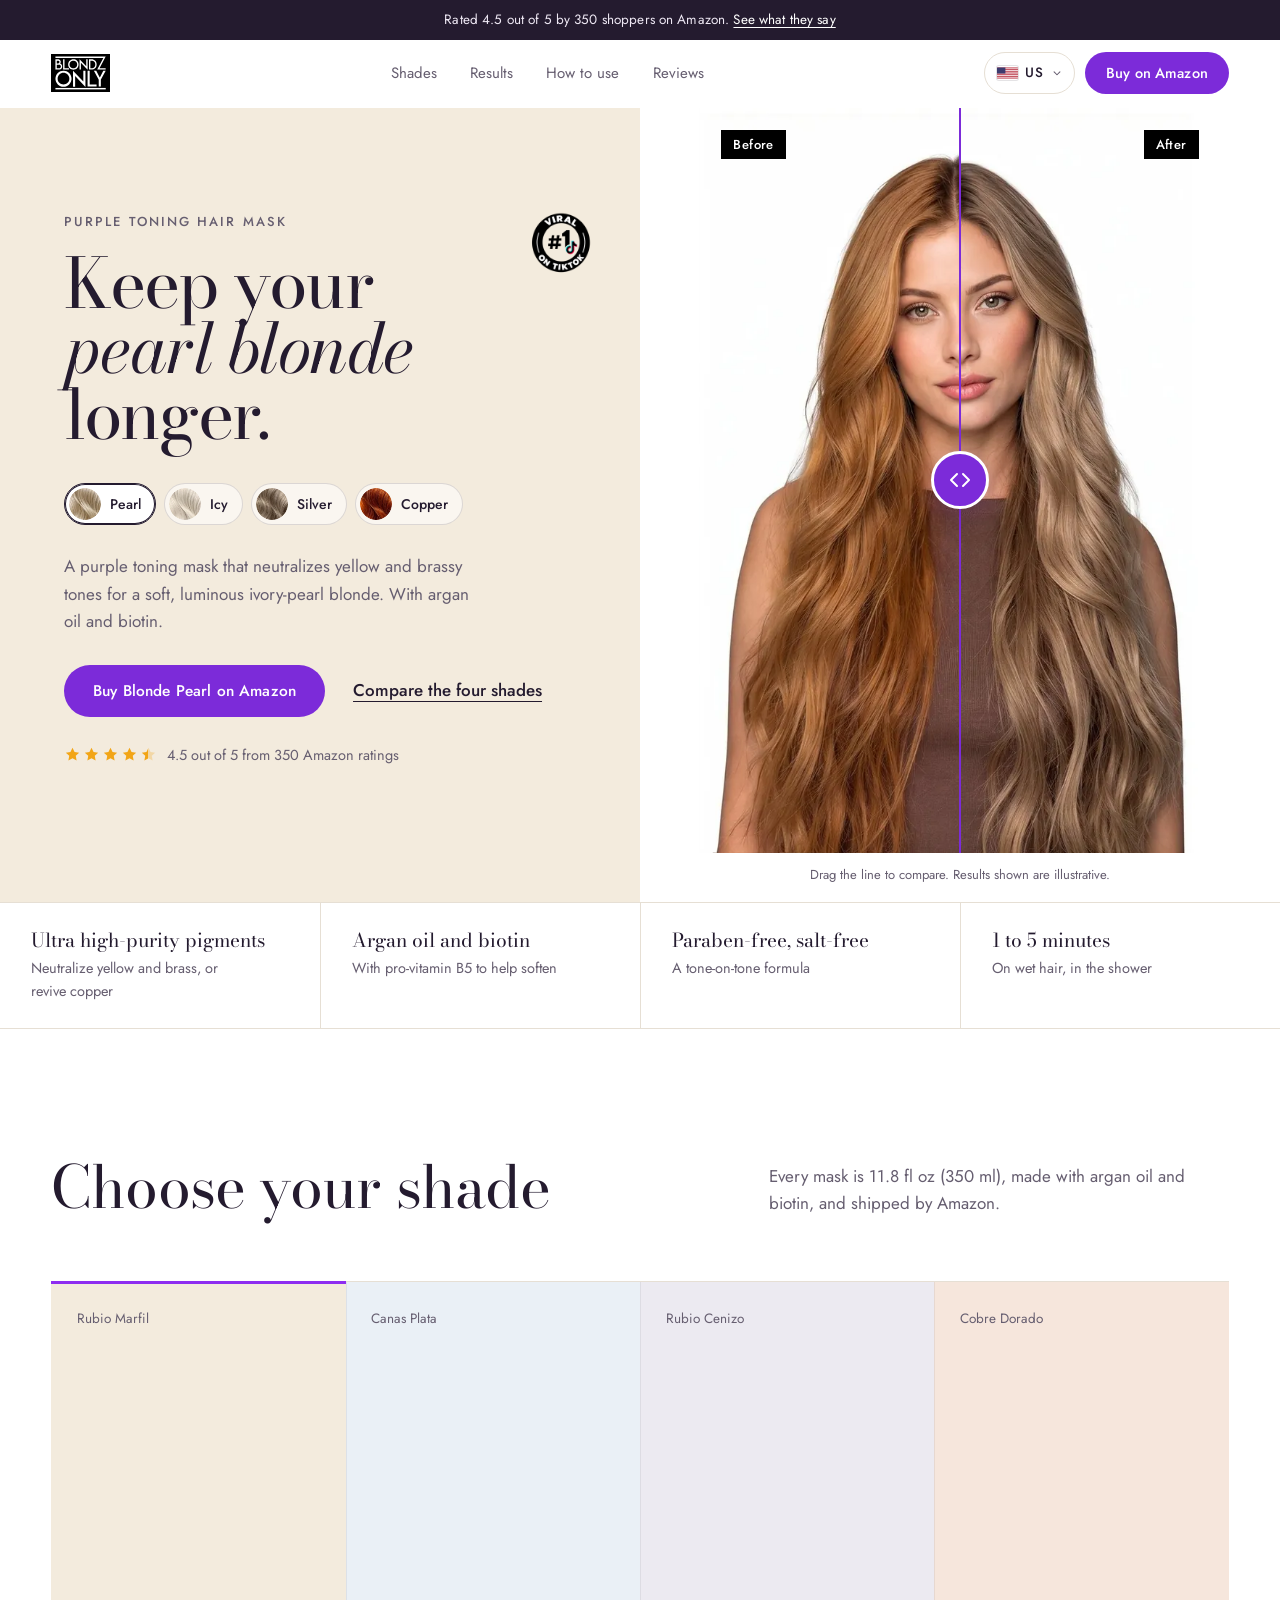
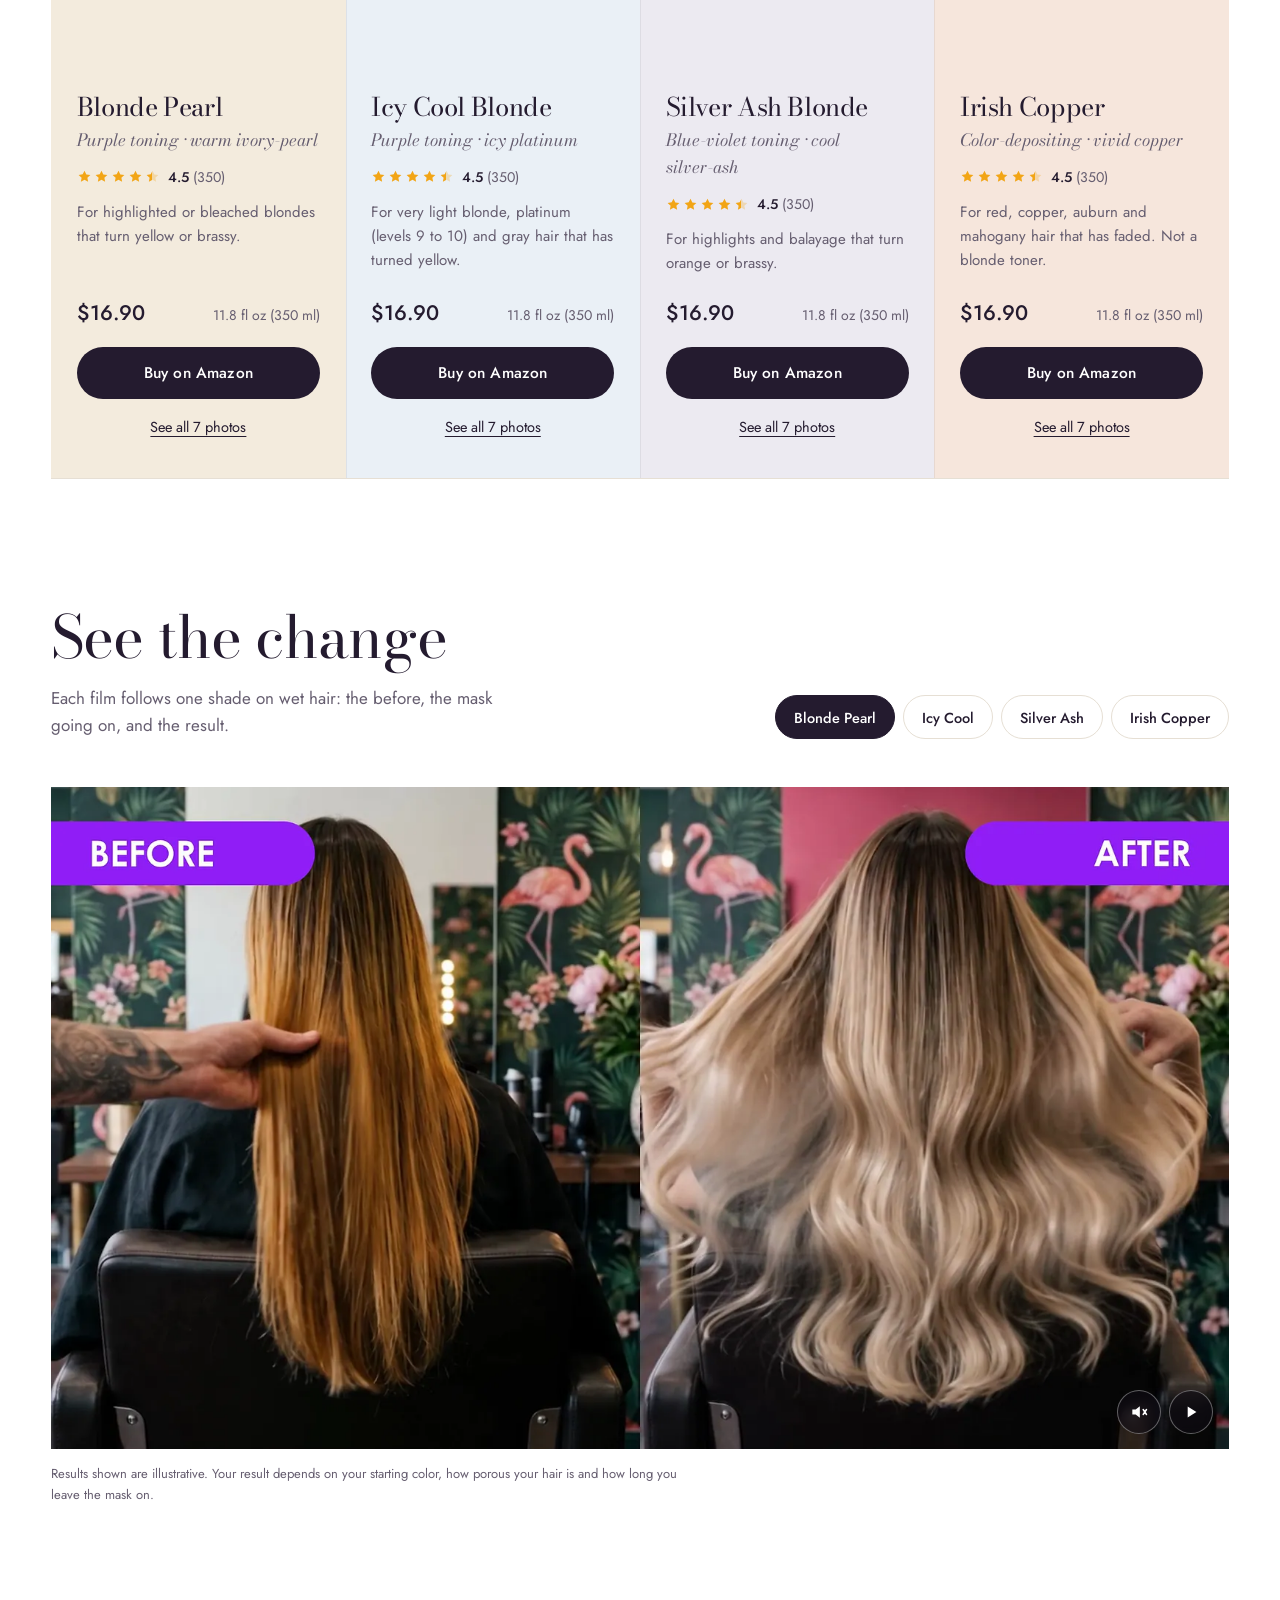
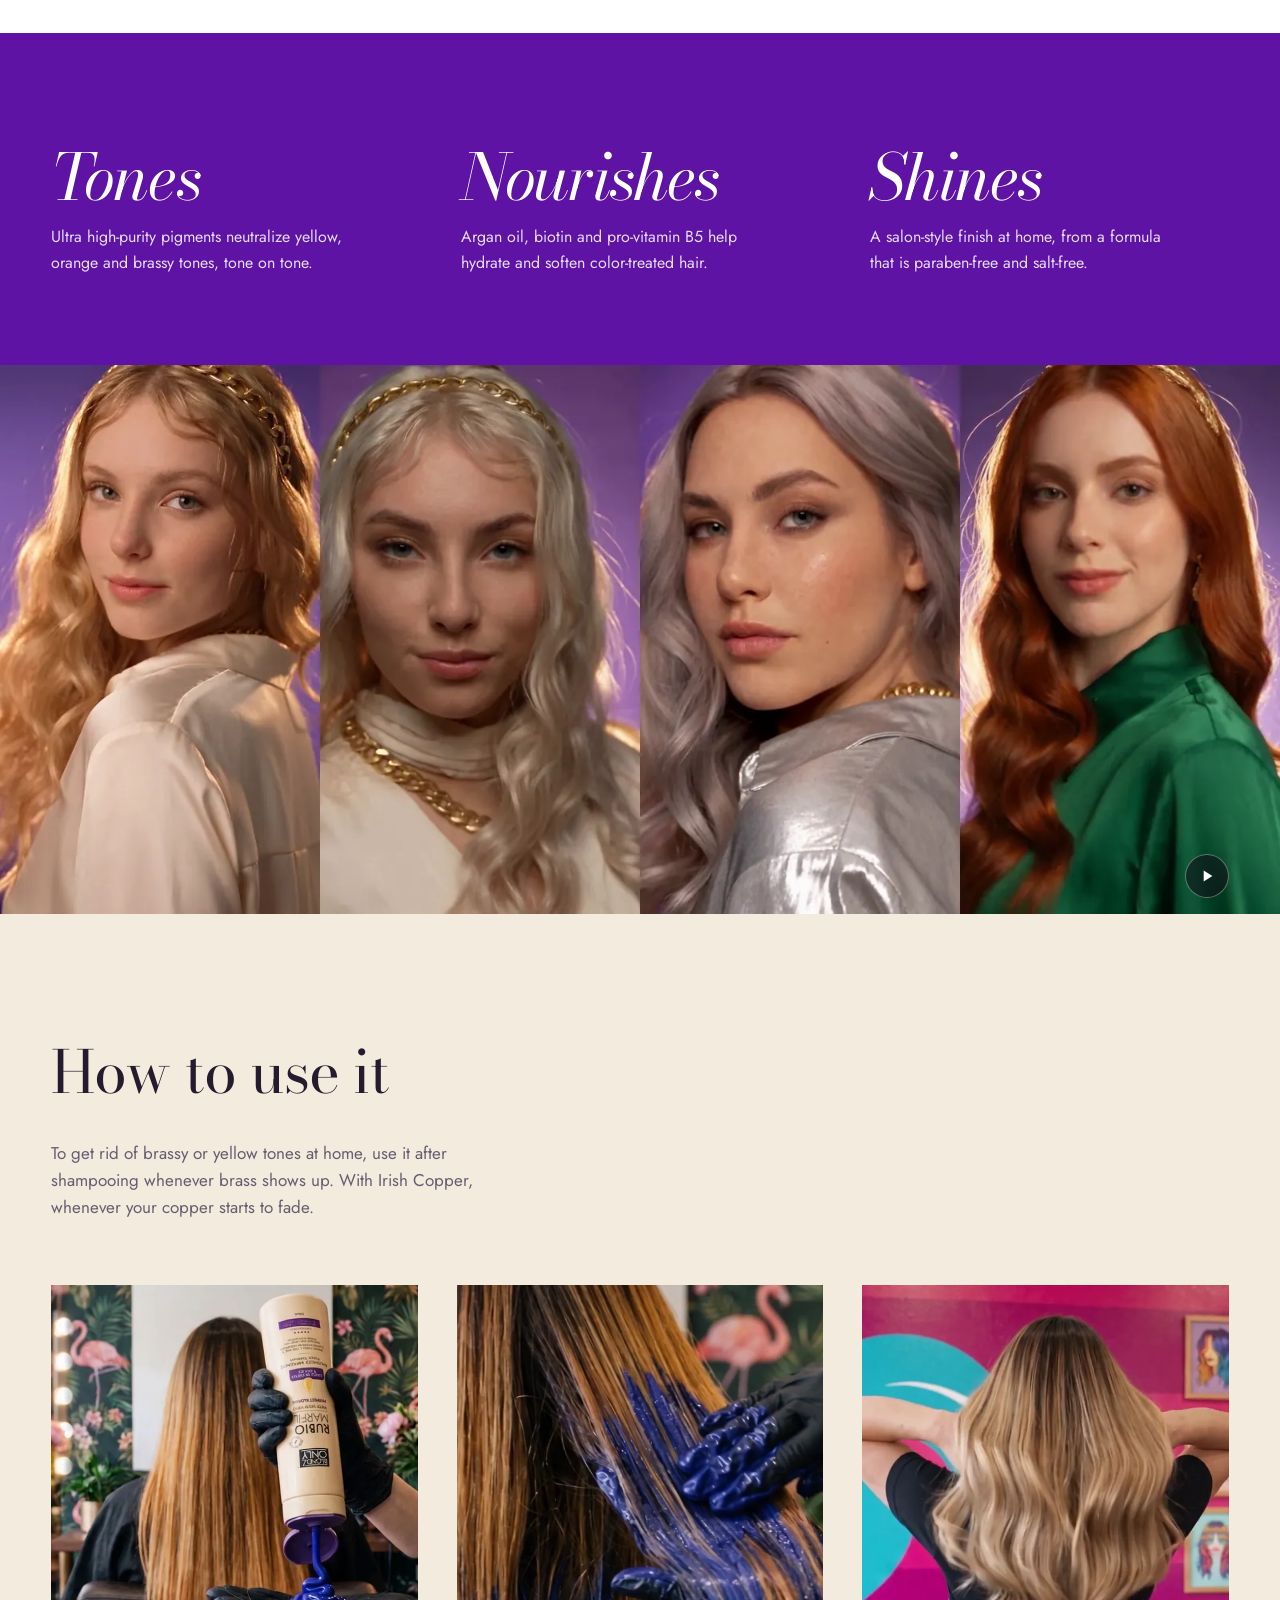
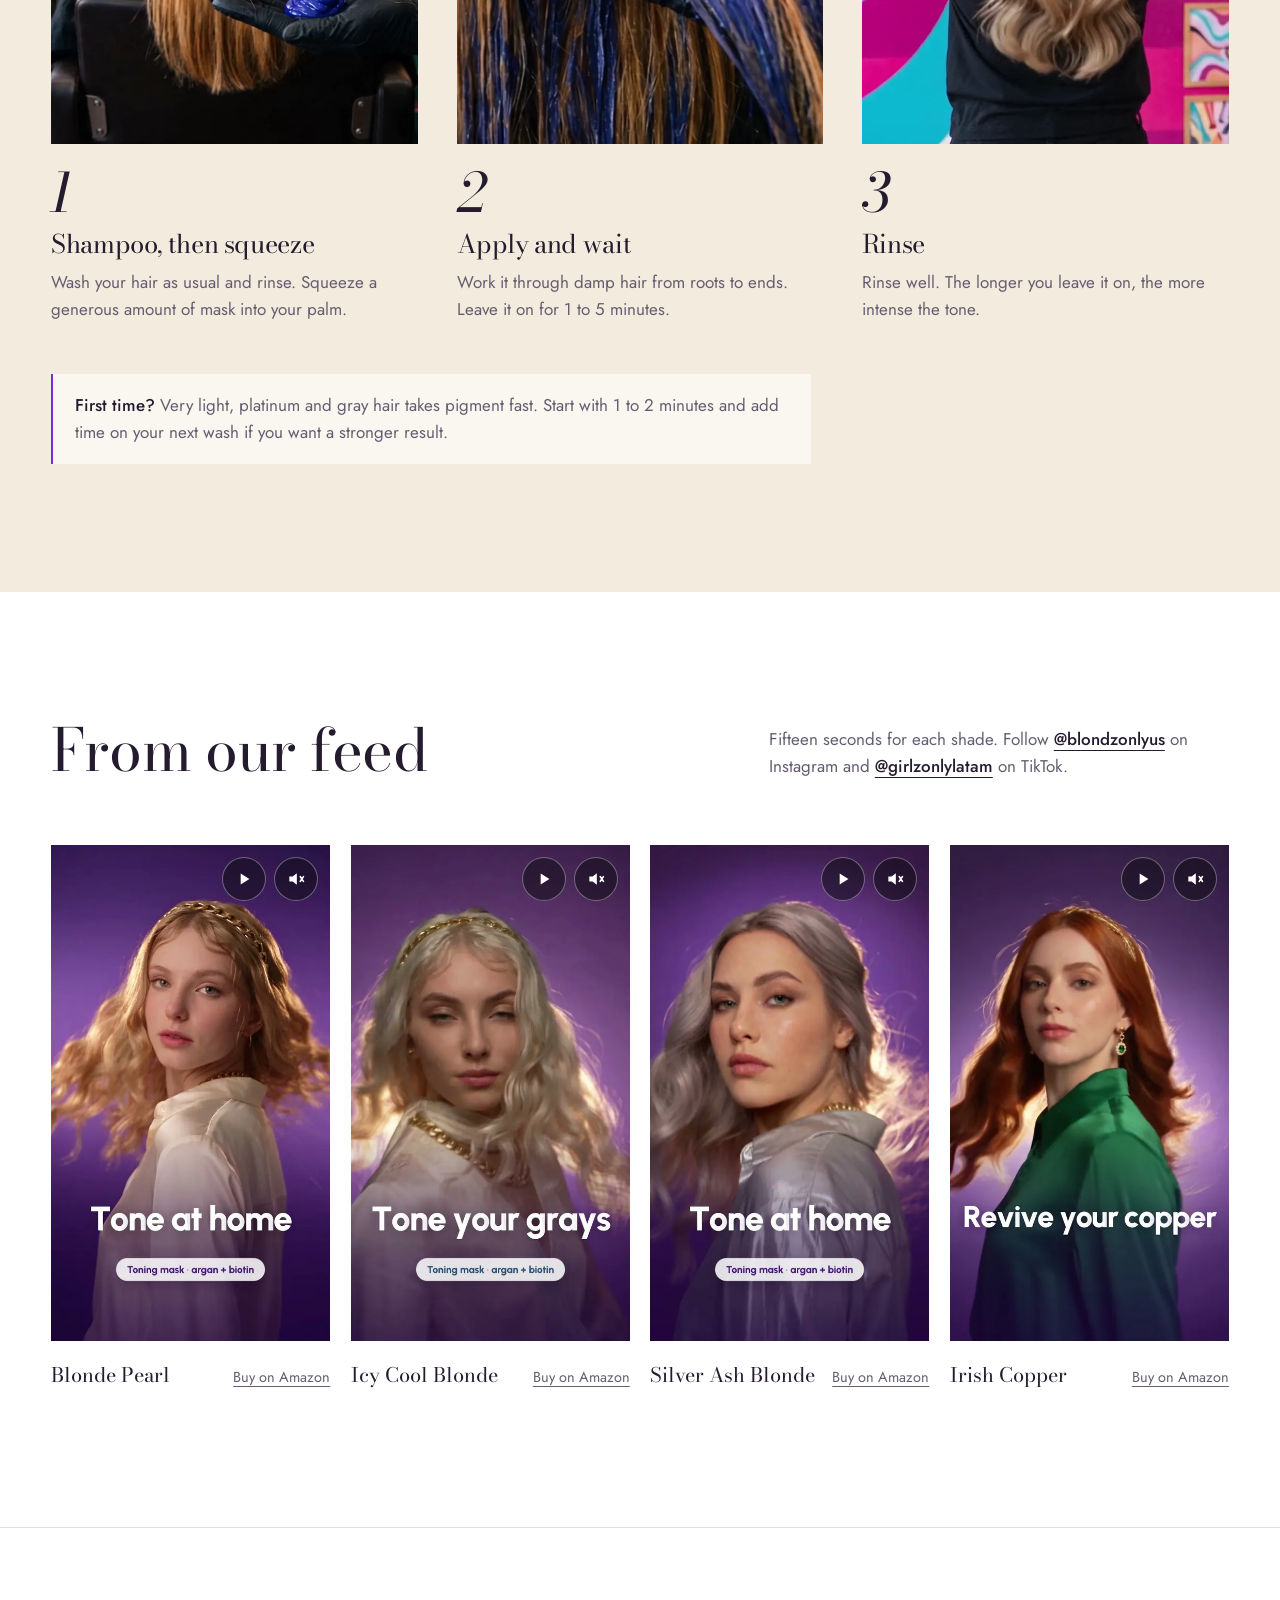
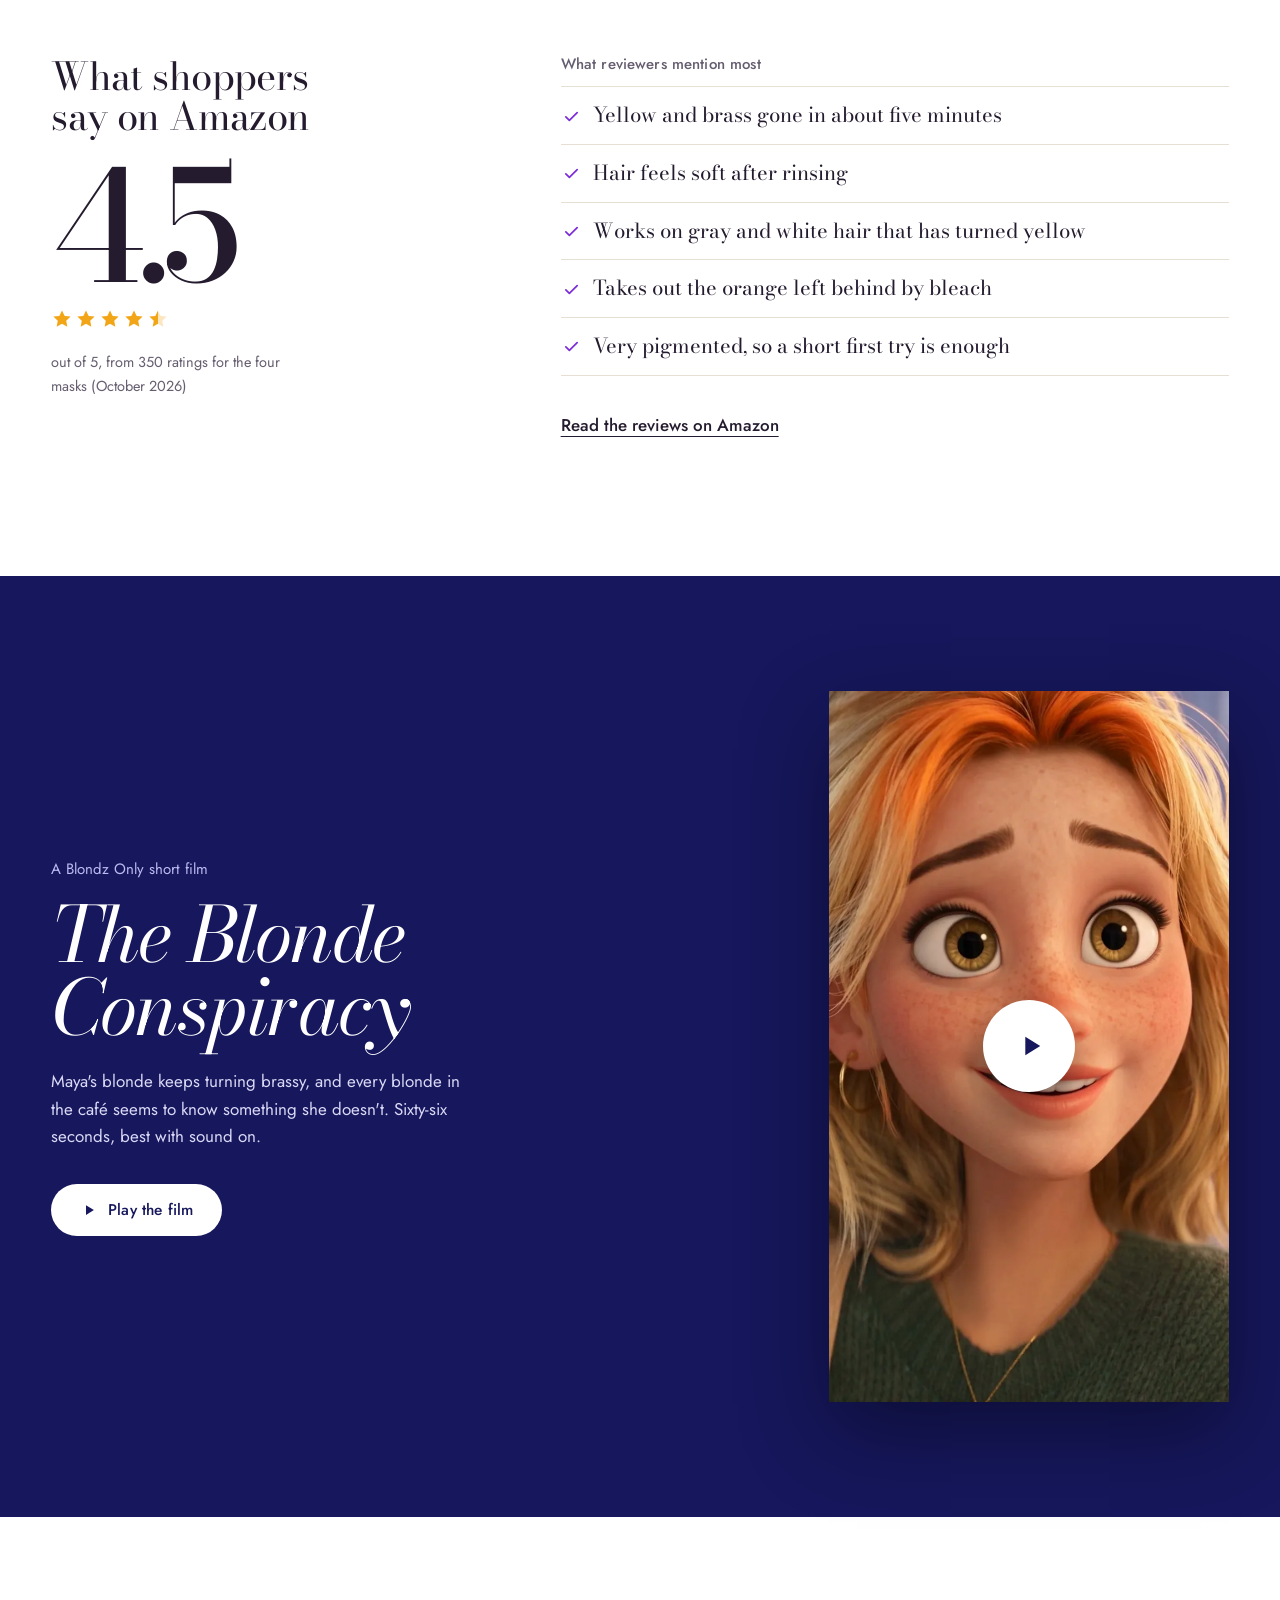
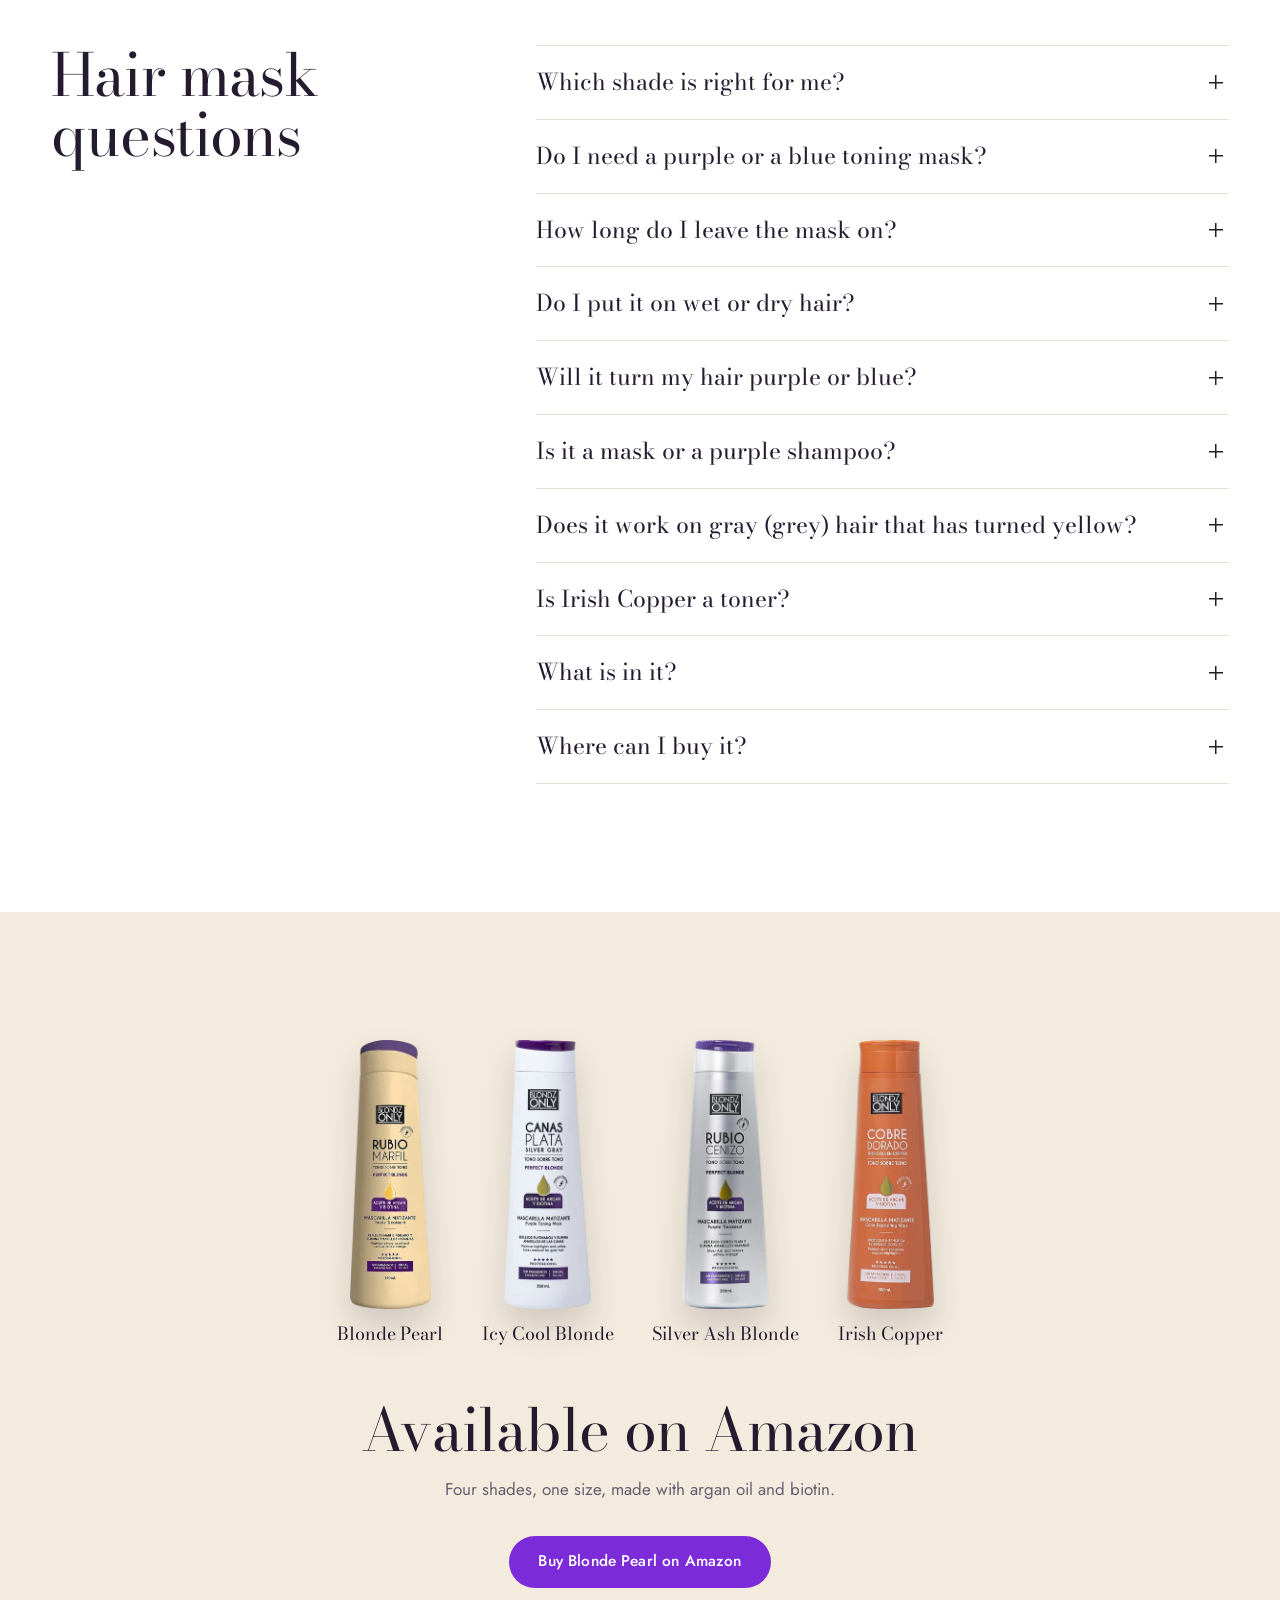
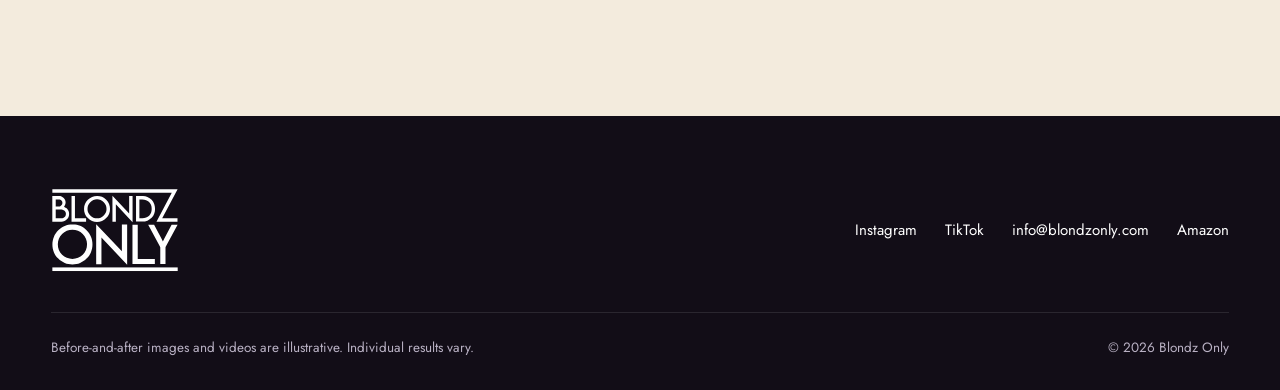
==== index.html @ 30405707 "Reseñas: quita las barras de desglose y deja listo el carrusel de reseñas destacadas - Sin las barra" ====
<!DOCTYPE html>
<html lang="en" class="no-js">
<head>
<meta charset="UTF-8">
<meta name="viewport" content="width=device-width, initial-scale=1, viewport-fit=cover">
<title>Purple Toning Hair Mask for Brassy Blonde &amp; Gray | Blondz Only</title>
<meta name="description" content="Purple and blue-violet toning masks for brassy blonde and yellowed gray hair, plus a copper color-depositing mask. Argan oil and biotin, 1 to 5 minutes.">
<meta name="robots" content="index, follow, max-image-preview:large, max-snippet:-1, max-video-preview:-1">
<meta name="theme-color" content="#FFFFFF">
<link rel="icon" type="image/png" sizes="512x512" href="/images/favicon.png">
<link rel="apple-touch-icon" href="/images/favicon.png">
<link rel="canonical" href="https://www.blondzonly.com/">
<meta property="og:type" content="website">
<meta property="og:site_name" content="Blondz Only">
<meta property="og:locale" content="en_US">
<meta property="og:url" content="https://www.blondzonly.com/">
<meta property="og:title" content="Blondz Only | Toning masks for brassy blonde and gray hair, plus a copper mask">
<meta property="og:description" content="Blonde Pearl, Icy Cool Blonde and Silver Ash Blonde neutralize yellow and brassy tones. Irish Copper revives faded copper. With argan oil and biotin, on Amazon.">
<meta property="og:image" content="https://www.blondzonly.com/assets/img/og.jpg">
<meta property="og:image:type" content="image/jpeg">
<meta property="og:image:width" content="1200">
<meta property="og:image:height" content="630">
<meta property="og:image:alt" content="Illustrative before and after: brassy blonde hair beside a soft ivory-pearl blonde, with the Blondz Only logo">
<meta name="twitter:card" content="summary_large_image">
<meta name="twitter:title" content="Blondz Only | Toning masks for brassy blonde and gray hair, plus a copper mask">
<meta name="twitter:description" content="Blonde Pearl, Icy Cool Blonde and Silver Ash Blonde neutralize yellow and brassy tones. Irish Copper revives faded copper. With argan oil and biotin, on Amazon.">
<meta name="twitter:image" content="https://www.blondzonly.com/assets/img/og.jpg">
<meta name="twitter:image:alt" content="Illustrative before and after: brassy blonde hair beside a soft ivory-pearl blonde, with the Blondz Only logo">

<!-- Structured data for search engines. No ratings on purpose: Google forbids marking up ratings collected on other sites (Amazon). -->
<script type="application/ld+json">
{
 "@context": "https://schema.org",
 "@graph": [
  {
   "@type": "Organization",
   "@id": "https://www.blondzonly.com/#organization",
   "name": "Blondz Only",
   "url": "https://www.blondzonly.com/",
   "email": "info@blondzonly.com",
   "logo": {
    "@type": "ImageObject",
    "@id": "https://www.blondzonly.com/#logo",
    "url": "https://www.blondzonly.com/images/logo-black.png",
    "contentUrl": "https://www.blondzonly.com/images/logo-black.png",
    "width": 1614,
    "height": 1194,
    "caption": "Blondz Only"
   },
   "image": {
    "@id": "https://www.blondzonly.com/#logo"
   },
   "brand": {
    "@id": "https://www.blondzonly.com/#brand"
   },
   "contactPoint": {
    "@type": "ContactPoint",
    "contactType": "customer support",
    "email": "info@blondzonly.com",
    "availableLanguage": [
     "English",
     "Spanish"
    ]
   },
   "sameAs": [
    "https://www.instagram.com/blondzonlyus/",
    "https://www.tiktok.com/@blondzonlyus",
    "https://www.amazon.com/stores/BlondzOnly/page/DDB53654-7325-42B9-B90E-4BD7C520125C"
   ]
  },
  {
   "@type": "Brand",
   "@id": "https://www.blondzonly.com/#brand",
   "name": "Blondz Only",
   "url": "https://www.blondzonly.com/",
   "logo": {
    "@id": "https://www.blondzonly.com/#logo"
   }
  },
  {
   "@type": "WebSite",
   "@id": "https://www.blondzonly.com/#website",
   "url": "https://www.blondzonly.com/",
   "name": "Blondz Only",
   "alternateName": "BlondzOnly",
   "inLanguage": "en",
   "publisher": {
    "@id": "https://www.blondzonly.com/#organization"
   }
  },
  {
   "@type": "WebPage",
   "@id": "https://www.blondzonly.com/#webpage",
   "url": "https://www.blondzonly.com/",
   "name": "Purple Toning Hair Mask for Brassy Blonde & Gray | Blondz Only",
   "description": "Purple and blue-violet toning masks for brassy blonde and yellowed gray hair, plus a copper color-depositing mask. Argan oil and biotin, 1 to 5 minutes.",
   "inLanguage": "en",
   "isPartOf": {
    "@id": "https://www.blondzonly.com/#website"
   },
   "about": {
    "@id": "https://www.blondzonly.com/#organization"
   },
   "mainEntity": {
    "@id": "https://www.blondzonly.com/#mask-range"
   },
   "primaryImageOfPage": "https://www.blondzonly.com/assets/img/og.jpg",
   "video": [
    {
     "@id": "https://www.blondzonly.com/#film"
    },
    {
     "@id": "https://www.blondzonly.com/#video-salon-blonde-pearl"
    },
    {
     "@id": "https://www.blondzonly.com/#video-salon-icy-cool"
    },
    {
     "@id": "https://www.blondzonly.com/#video-salon-silver-ash"
    },
    {
     "@id": "https://www.blondzonly.com/#video-salon-irish-copper"
    }
   ]
  },
  {
   "@type": "ProductGroup",
   "@id": "https://www.blondzonly.com/#mask-range",
   "name": "Blondz Only Hair Masks, 11.8 fl oz (350 ml)",
   "description": "Four tone-on-tone hair masks: three toning masks that neutralize yellow, orange and brassy tones, and one color-depositing mask that revives faded copper and red hair. Made with ultra high-purity pigments, argan oil, biotin and pro-vitamin B5. Paraben-free and salt-free.",
   "url": "https://www.blondzonly.com/",
   "brand": {
    "@id": "https://www.blondzonly.com/#brand"
   },
   "productGroupID": "blondz-only-hair-mask-350ml",
   "variesBy": [
    "https://schema.org/color"
   ],
   "image": [
    "https://www.blondzonly.com/assets/img/bottle-blonde-pearl.webp",
    "https://www.blondzonly.com/assets/img/bottle-icy-cool.webp",
    "https://www.blondzonly.com/assets/img/bottle-silver-ash.webp",
    "https://www.blondzonly.com/assets/img/bottle-irish-copper.webp"
   ],
   "additionalProperty": [
    {
     "@type": "PropertyValue",
     "name": "Key ingredients",
     "value": "Ultra high-purity pigments, argan oil, biotin and pro-vitamin B5"
    },
    {
     "@type": "PropertyValue",
     "name": "Formula",
     "value": "Paraben-free, salt-free, tone-on-tone"
    },
    {
     "@type": "PropertyValue",
     "name": "How to use",
     "value": "After shampooing, work through damp hair, leave on for 1 to 5 minutes and rinse. The longer you leave it on, the more intense the tone."
    }
   ],
   "hasVariant": [
    {
     "@id": "https://www.blondzonly.com/#blonde-pearl"
    },
    {
     "@id": "https://www.blondzonly.com/#icy-cool"
    },
    {
     "@id": "https://www.blondzonly.com/#silver-ash"
    },
    {
     "@id": "https://www.blondzonly.com/#irish-copper"
    }
   ]
  },
  {
   "@type": "Product",
   "@id": "https://www.blondzonly.com/#blonde-pearl",
   "name": "Blondz Only Blonde Pearl Purple Toning Hair Mask, 11.8 fl oz (350 ml)",
   "alternateName": "Rubio Marfil",
   "description": "A purple toning mask that neutralizes yellow and brassy tones for a soft, luminous ivory-pearl blonde. With argan oil and biotin.",
   "url": "https://www.blondzonly.com/?shade=blonde-pearl",
   "image": [
    "https://www.blondzonly.com/images/blonde-pearl.jpg",
    "https://www.blondzonly.com/assets/img/bottle-blonde-pearl.webp"
   ],
   "brand": {
    "@id": "https://www.blondzonly.com/#brand"
   },
   "color": "Blonde Pearl",
   "size": "11.8 fl oz (350 ml)",
   "sku": "B093TJ5RKK",
   "identifier": {
    "@type": "PropertyValue",
    "propertyID": "ASIN",
    "value": "B093TJ5RKK"
   },
   "isVariantOf": {
    "@id": "https://www.blondzonly.com/#mask-range"
   },
   "subjectOf": {
    "@id": "https://www.blondzonly.com/#video-salon-blonde-pearl"
   },
   "offers": {
    "@type": "Offer",
    "url": "https://www.amazon.com/dp/B093TJ5RKK",
    "price": "16.90",
    "priceCurrency": "USD",
    "availability": "https://schema.org/InStock",
    "itemCondition": "https://schema.org/NewCondition",
    "eligibleRegion": {
     "@type": "Country",
     "name": "US"
    },
    "seller": {
     "@type": "Organization",
     "name": "Amazon.com"
    }
   }
  },
  {
   "@type": "Product",
   "@id": "https://www.blondzonly.com/#icy-cool",
   "name": "Blondz Only Icy Cool Blonde Purple Toning Hair Mask, 11.8 fl oz (350 ml)",
   "alternateName": "Canas Plata",
   "description": "An intensive purple toning mask for very light blonde, platinum and yellowed gray hair. With argan oil and biotin.",
   "url": "https://www.blondzonly.com/?shade=icy-cool",
   "image": [
    "https://www.blondzonly.com/images/icy-cool-blonde.jpg",
    "https://www.blondzonly.com/assets/img/bottle-icy-cool.webp"
   ],
   "brand": {
    "@id": "https://www.blondzonly.com/#brand"
   },
   "color": "Icy Cool Blonde",
   "size": "11.8 fl oz (350 ml)",
   "sku": "B0G4S7XCQC",
   "identifier": {
    "@type": "PropertyValue",
    "propertyID": "ASIN",
    "value": "B0G4S7XCQC"
   },
   "isVariantOf": {
    "@id": "https://www.blondzonly.com/#mask-range"
   },
   "subjectOf": {
    "@id": "https://www.blondzonly.com/#video-salon-icy-cool"
   },
   "offers": {
    "@type": "Offer",
    "url": "https://www.amazon.com/dp/B0G4S7XCQC",
    "price": "16.90",
    "priceCurrency": "USD",
    "availability": "https://schema.org/InStock",
    "itemCondition": "https://schema.org/NewCondition",
    "eligibleRegion": {
     "@type": "Country",
     "name": "US"
    },
    "seller": {
     "@type": "Organization",
     "name": "Amazon.com"
    }
   }
  },
  {
   "@type": "Product",
   "@id": "https://www.blondzonly.com/#silver-ash",
   "name": "Blondz Only Silver Ash Blonde Blue-Violet Toning Hair Mask, 11.8 fl oz (350 ml)",
   "alternateName": "Rubio Cenizo",
   "description": "A blue-violet toning mask that neutralizes orange and brassy reflections for a cool silver-ash blonde. With argan oil and biotin.",
   "url": "https://www.blondzonly.com/?shade=silver-ash",
   "image": [
    "https://www.blondzonly.com/images/silver-ash-blonde.jpg",
    "https://www.blondzonly.com/assets/img/bottle-silver-ash.webp"
   ],
   "brand": {
    "@id": "https://www.blondzonly.com/#brand"
   },
   "color": "Silver Ash Blonde",
   "size": "11.8 fl oz (350 ml)",
   "sku": "B0CTJ6219V",
   "identifier": {
    "@type": "PropertyValue",
    "propertyID": "ASIN",
    "value": "B0CTJ6219V"
   },
   "isVariantOf": {
    "@id": "https://www.blondzonly.com/#mask-range"
   },
   "subjectOf": {
    "@id": "https://www.blondzonly.com/#video-salon-silver-ash"
   },
   "offers": {
    "@type": "Offer",
    "url": "https://www.amazon.com/dp/B0CTJ6219V",
    "price": "16.90",
    "priceCurrency": "USD",
    "availability": "https://schema.org/InStock",
    "itemCondition": "https://schema.org/NewCondition",
    "eligibleRegion": {
     "@type": "Country",
     "name": "US"
    },
    "seller": {
     "@type": "Organization",
     "name": "Amazon.com"
    }
   }
  },
  {
   "@type": "Product",
   "@id": "https://www.blondzonly.com/#irish-copper",
   "name": "Blondz Only Irish Copper Color-Depositing Hair Mask, 11.8 fl oz (350 ml)",
   "alternateName": "Cobre Dorado",
   "description": "A color-depositing mask that revives faded copper, red and auburn tones. With argan oil and biotin.",
   "url": "https://www.blondzonly.com/?shade=irish-copper",
   "image": [
    "https://www.blondzonly.com/images/irish-copper.jpg",
    "https://www.blondzonly.com/assets/img/bottle-irish-copper.webp"
   ],
   "brand": {
    "@id": "https://www.blondzonly.com/#brand"
   },
   "color": "Irish Copper",
   "size": "11.8 fl oz (350 ml)",
   "sku": "B0GML9TYMG",
   "identifier": {
    "@type": "PropertyValue",
    "propertyID": "ASIN",
    "value": "B0GML9TYMG"
   },
   "isVariantOf": {
    "@id": "https://www.blondzonly.com/#mask-range"
   },
   "subjectOf": {
    "@id": "https://www.blondzonly.com/#video-salon-irish-copper"
   },
   "offers": {
    "@type": "Offer",
    "url": "https://www.amazon.com/dp/B0GML9TYMG",
    "price": "16.90",
    "priceCurrency": "USD",
    "availability": "https://schema.org/InStock",
    "itemCondition": "https://schema.org/NewCondition",
    "eligibleRegion": {
     "@type": "Country",
     "name": "US"
    },
    "seller": {
     "@type": "Organization",
     "name": "Amazon.com"
    }
   }
  },
  {
   "@type": "VideoObject",
   "@id": "https://www.blondzonly.com/#film",
   "name": "The Blonde Conspiracy",
   "description": "A Blondz Only short film. Maya's blonde keeps turning brassy, and every blonde in the café seems to know something she doesn't. Sixty-six seconds, best with sound on.",
   "thumbnailUrl": [
    "https://www.blondzonly.com/assets/poster/film-alt.webp",
    "https://www.blondzonly.com/assets/poster/film-cover.webp"
   ],
   "uploadDate": "2026-10-24T23:07:58-05:00",
   "duration": "PT1M6S",
   "contentUrl": "https://www.blondzonly.com/assets/video/blonde-conspiracy-en.mp4",
   "encodingFormat": "video/mp4",
   "inLanguage": "en",
   "isFamilyFriendly": true,
   "caption": {
    "@type": "MediaObject",
    "contentUrl": "https://www.blondzonly.com/assets/video/blonde-conspiracy-en.vtt",
    "encodingFormat": "text/vtt",
    "inLanguage": "en"
   },
   "creator": {
    "@id": "https://www.blondzonly.com/#organization"
   },
   "publisher": {
    "@id": "https://www.blondzonly.com/#organization"
   }
  },
  {
   "@type": "VideoObject",
   "@id": "https://www.blondzonly.com/#video-salon-blonde-pearl",
   "name": "Blonde Pearl before and after film (illustrative)",
   "description": "Illustrative film of Blonde Pearl on wet hair: long hair with brassy, orange tones, the purple toning mask going on, and soft ivory-pearl blonde. Results shown are illustrative.",
   "thumbnailUrl": [
    "https://www.blondzonly.com/assets/poster/salon-blonde-pearl-169.webp",
    "https://www.blondzonly.com/assets/poster/salon-blonde-pearl-45.webp"
   ],
   "uploadDate": "2026-10-24T23:07:58-05:00",
   "duration": "PT13S",
   "contentUrl": "https://www.blondzonly.com/assets/video/salon-blonde-pearl-169.mp4",
   "encodingFormat": "video/mp4",
   "inLanguage": "en",
   "isFamilyFriendly": true,
   "publisher": {
    "@id": "https://www.blondzonly.com/#organization"
   },
   "about": {
    "@id": "https://www.blondzonly.com/#blonde-pearl"
   }
  },
  {
   "@type": "VideoObject",
   "@id": "https://www.blondzonly.com/#video-salon-icy-cool",
   "name": "Icy Cool Blonde before and after film (illustrative)",
   "description": "Illustrative film of Icy Cool Blonde on wet hair: platinum hair with yellow tones, the purple toning mask going on, and bright, icy platinum blonde. Results shown are illustrative.",
   "thumbnailUrl": [
    "https://www.blondzonly.com/assets/poster/salon-icy-cool-169.webp",
    "https://www.blondzonly.com/assets/poster/salon-icy-cool-45.webp"
   ],
   "uploadDate": "2026-10-24T23:07:58-05:00",
   "duration": "PT15S",
   "contentUrl": "https://www.blondzonly.com/assets/video/salon-icy-cool-169.mp4",
   "encodingFormat": "video/mp4",
   "inLanguage": "en",
   "isFamilyFriendly": true,
   "publisher": {
    "@id": "https://www.blondzonly.com/#organization"
   },
   "about": {
    "@id": "https://www.blondzonly.com/#icy-cool"
   }
  },
  {
   "@type": "VideoObject",
   "@id": "https://www.blondzonly.com/#video-salon-silver-ash",
   "name": "Silver Ash Blonde before and after film (illustrative)",
   "description": "Illustrative film of Silver Ash Blonde on wet hair: long hair with orange, brassy reflections, the blue-violet toning mask going on, and cool silver-ash blonde. Results shown are illustrative.",
   "thumbnailUrl": [
    "https://www.blondzonly.com/assets/poster/salon-silver-ash-169.webp",
    "https://www.blondzonly.com/assets/poster/salon-silver-ash-45.webp"
   ],
   "uploadDate": "2026-10-24T23:07:58-05:00",
   "duration": "PT14S",
   "contentUrl": "https://www.blondzonly.com/assets/video/salon-silver-ash-169.mp4",
   "encodingFormat": "video/mp4",
   "inLanguage": "en",
   "isFamilyFriendly": true,
   "publisher": {
    "@id": "https://www.blondzonly.com/#organization"
   },
   "about": {
    "@id": "https://www.blondzonly.com/#silver-ash"
   }
  },
  {
   "@type": "VideoObject",
   "@id": "https://www.blondzonly.com/#video-salon-irish-copper",
   "name": "Irish Copper before and after film (illustrative)",
   "description": "Illustrative film of Irish Copper on wet hair: faded, dull copper hair, the color-depositing mask going on, and rich, vivid copper. Results shown are illustrative.",
   "thumbnailUrl": [
    "https://www.blondzonly.com/assets/poster/salon-irish-copper-169.webp",
    "https://www.blondzonly.com/assets/poster/salon-irish-copper-45.webp"
   ],
   "uploadDate": "2026-10-24T23:07:58-05:00",
   "duration": "PT14S",
   "contentUrl": "https://www.blondzonly.com/assets/video/salon-irish-copper-169.mp4",
   "encodingFormat": "video/mp4",
   "inLanguage": "en",
   "isFamilyFriendly": true,
   "publisher": {
    "@id": "https://www.blondzonly.com/#organization"
   },
   "about": {
    "@id": "https://www.blondzonly.com/#irish-copper"
   }
  },
  {
   "@type": "FAQPage",
   "@id": "https://www.blondzonly.com/#faq",
   "url": "https://www.blondzonly.com/#faq",
   "name": "Hair mask questions",
   "inLanguage": "en",
   "isPartOf": {
    "@id": "https://www.blondzonly.com/#webpage"
   },
   "mainEntity": [
    {
     "@type": "Question",
     "name": "Which shade is right for me?",
     "acceptedAnswer": {
      "@type": "Answer",
      "text": "Blonde Pearl for highlighted or bleached blondes that turn yellow or brassy and want a warm ivory-pearl blonde. Icy Cool Blonde for very light blonde, platinum and yellowed gray hair. Silver Ash Blonde for highlights that turn orange and should look cool and ashy. Irish Copper for red and copper hair that has faded."
     }
    },
    {
     "@type": "Question",
     "name": "Do I need a purple or a blue toning mask?",
     "acceptedAnswer": {
      "@type": "Answer",
      "text": "Purple cancels yellow: Blonde Pearl gives a warm ivory-pearl blonde, and Icy Cool Blonde is the intensive purple mask for very light blonde, platinum and gray hair. Blue-violet cancels orange: Silver Ash Blonde neutralizes orange and brassy reflections in highlights and balayage for a cool silver-ash blonde."
     }
    },
    {
     "@type": "Question",
     "name": "How long do I leave the mask on?",
     "acceptedAnswer": {
      "@type": "Answer",
      "text": "1 to 5 minutes on damp hair after shampooing, then rinse. Start short the first time, especially on very light, platinum or gray hair; the longer you leave it, the more intense the tone."
     }
    },
    {
     "@type": "Question",
     "name": "Do I put it on wet or dry hair?",
     "acceptedAnswer": {
      "@type": "Answer",
      "text": "On damp hair, right after shampooing. Work it through from roots to ends, leave it on for 1 to 5 minutes and rinse."
     }
    },
    {
     "@type": "Question",
     "name": "Will it turn my hair purple or blue?",
     "acceptedAnswer": {
      "@type": "Answer",
      "text": "The pigments are strong. Very light, porous or gray hair can pick up a cool tint if the mask stays on too long. Start with 1 to 2 minutes, and if you see a tint, it usually softens with your next wash."
     }
    },
    {
     "@type": "Question",
     "name": "Is it a mask or a purple shampoo?",
     "acceptedAnswer": {
      "@type": "Answer",
      "text": "It is a mask, not a shampoo. Wash with your usual shampoo first, then use the mask on damp hair for 1 to 5 minutes. In the UK, purple toning products are often called silver."
     }
    },
    {
     "@type": "Question",
     "name": "Does it work on gray (grey) hair that has turned yellow?",
     "acceptedAnswer": {
      "@type": "Answer",
      "text": "Yes. Icy Cool Blonde is made for gray and white hair that has turned yellow. Shoppers also use Silver Ash Blonde on highlights while their gray grows in."
     }
    },
    {
     "@type": "Question",
     "name": "Is Irish Copper a toner?",
     "acceptedAnswer": {
      "@type": "Answer",
      "text": "No. Irish Copper is a color-depositing (colour-depositing) mask for red, copper, auburn and mahogany hair. It revives faded copper tones and is not meant for blonde hair."
     }
    },
    {
     "@type": "Question",
     "name": "What is in it?",
     "acceptedAnswer": {
      "@type": "Answer",
      "text": "Ultra high-purity pigments, argan oil, biotin and pro-vitamin B5. The formula is paraben-free and salt-free."
     }
    },
    {
     "@type": "Question",
     "name": "Where can I buy it?",
     "acceptedAnswer": {
      "@type": "Answer",
      "text": "On Amazon in the United States, and on Amazon UK for shoppers in Europe. Use the flag at the top of the page to switch stores. Check the product page for current coupons. Questions? Write to info@blondzonly.com."
     }
    }
   ]
  }
 ]
}
</script>

<!-- ============================================================= -->
<!-- EDIT ONLY THIS BLOCK: PRICES, RATING, LINKS AND SHADES         -->
<!-- ============================================================= -->
<script>
window.BLONDZ = {
  // Two stores. "eu" sends European visitors to Amazon UK with prices in pounds.
  // Buy links are the website's own Amazon Attribution tags (campaigns "BLONDZ ONLY - SITIO WEB", US and UK),
  // so website sales show apart from Meta/TikTok/Instagram and earn the Brand Referral Bonus.
  regions: {
    us: {
      label: "United States", short: "US", store: "Amazon",
      size: "11.8 fl oz (350 ml)", sizeShort: "11.8 fl oz",
      rating: { value: "4.5", count: 350, checked: "October 2026", stars: { 5: 76, 4: 11, 3: 4, 2: 4, 1: 5 } },
      reviewsUrl: "https://www.amazon.com/dp/B093TJ5RKK?maas=maas_adg_369E5A74EAA2CB78DB9522463912D435_afap_abs&ref_=aa_maas&tag=maas#customerReviews",
      shipping: "shipped by Amazon"
    },
    eu: {
      label: "Europe (Amazon UK)", short: "EU", store: "Amazon UK",
      size: "350 ml", sizeShort: "350 ml",
      // Amazon ratings are global: Europe shows the same 350. "source" names where they are counted; set it to "Amazon UK" once the UK page shows them too.
      rating: { value: "4.5", count: 350, checked: "October 2026", source: "Amazon", stars: { 5: 76, 4: 11, 3: 4, 2: 4, 1: 5 } },
      reviewsUrl: "https://www.amazon.co.uk/dp/B093TJ5RKK?maas=maas_adg_75836924109123FEA4F4477556EA1771_afap_abs&ref_=aa_maas&tag=maas#customerReviews",
      shipping: "sold on Amazon UK"
    }
  },
  // Featured Amazon reviews, pasted word for word by the owner (their own product reviews). Empty = no review cards.
  // { name: "Jane D.", stars: 5, title: "…", text: "…", where: "United States", date: "September 2026", shade: "blonde-pearl" }
  reviews: [],
  instagram: "https://www.instagram.com/blondzonlyus/",
  tiktok: "https://www.tiktok.com/@girlzonlylatam",
  shades: [
    {
      id: "blonde-pearl", name: "Blonde Pearl", pack: "Rubio Marfil", word: "pearl blonde", short: "Pearl",
      price: { us: "$16.90", eu: "£13.90" },
      amazon: { us: "https://www.amazon.com/dp/B093TJ5RKK?maas=maas_adg_369E5A74EAA2CB78DB9522463912D435_afap_abs&ref_=aa_maas&tag=maas", eu: "https://www.amazon.co.uk/dp/B093TJ5RKK?maas=maas_adg_75836924109123FEA4F4477556EA1771_afap_abs&ref_=aa_maas&tag=maas" },
      kicker: "Purple toning hair mask", line: "Purple toning · warm ivory-pearl",
      forWhom: "For highlighted or bleached blondes that turn yellow or brassy.",
      desc: "A purple toning mask that neutralizes yellow and brassy tones for a soft, luminous ivory-pearl blonde. With argan oil and biotin.",
      before: "Before: long hair with brassy, orange tones (illustrative)", after: "After: soft ivory-pearl blonde (illustrative)",
      tint: "#F3EBDD", accent: "#8E2DF0", bottleWidth: 331,
      gallery: ["images/blonde-pearl.jpg","images/blonde-pearl-2.jpg","images/blonde-pearl-3.jpg","images/blonde-pearl-4.jpg","images/blonde-pearl-5.jpg","images/blonde-pearl-7.jpg","images/blonde-pearl-8.jpg"]
    },
    {
      id: "icy-cool", name: "Icy Cool Blonde", pack: "Canas Plata", word: "icy blonde", short: "Icy",
      price: { us: "$16.90", eu: "£13.90" },
      amazon: { us: "https://www.amazon.com/dp/B0G4S7XCQC?maas=maas_adg_0AB8919825CB92B3DF5098B5E90454D8_afap_abs&ref_=aa_maas&tag=maas", eu: "https://www.amazon.co.uk/dp/B0G4S7XCQC?maas=maas_adg_D47318A19891E34C5AC2115CD585BC04_afap_abs&ref_=aa_maas&tag=maas" },
      kicker: "Intensive purple toning hair mask", line: "Purple toning · icy platinum",
      forWhom: "For very light blonde, platinum (levels 9 to 10) and gray hair that has turned yellow.",
      desc: "An intensive purple toning mask for very light blonde, platinum and yellowed gray hair. With argan oil and biotin.",
      before: "Before: platinum hair with yellow tones (illustrative)", after: "After: bright, icy platinum blonde (illustrative)",
      tint: "#EAF0F6", accent: "#4F9BD1", bottleWidth: 357,
      gallery: ["images/icy-cool-blonde.jpg","images/icy-cool-blonde-2.jpg","images/icy-cool-blonde-3.jpg","images/icy-cool-blonde-4.jpg","images/icy-cool-blonde-5.jpg","images/icy-cool-blonde-7.jpg","images/icy-cool-blonde-8.jpg"]
    },
    {
      id: "silver-ash", name: "Silver Ash Blonde", pack: "Rubio Cenizo", word: "ash blonde", short: "Silver",
      price: { us: "$16.90", eu: "£13.90" },
      amazon: { us: "https://www.amazon.com/dp/B0CTJ6219V?maas=maas_adg_77CF52897BD10A2A1286F47CC9201739_afap_abs&ref_=aa_maas&tag=maas", eu: "https://www.amazon.co.uk/dp/B0CTJ6219V?maas=maas_adg_11064167E98FDD4BD9AD4B098ECD8CA8_afap_abs&ref_=aa_maas&tag=maas" },
      kicker: "Blue-violet toning hair mask", line: "Blue-violet toning · cool silver-ash",
      forWhom: "For highlights and balayage that turn orange or brassy.",
      desc: "A blue-violet toning mask that neutralizes orange and brassy reflections for a cool silver-ash blonde. With argan oil and biotin.",
      before: "Before: long hair with orange, brassy reflections, seen from the back (illustrative)", after: "After: cool silver-ash blonde, seen from the back (illustrative)",
      tint: "#ECEAF1", accent: "#5E13A5", bottleWidth: 354,
      gallery: ["images/silver-ash-blonde.jpg","images/silver-ash-blonde-2.jpg","images/silver-ash-blonde-3.jpg","images/silver-ash-blonde-4.jpg","images/silver-ash-blonde-5.jpg","images/silver-ash-blonde-7.jpg","images/silver-ash-blonde-8.jpg"]
    },
    {
      id: "irish-copper", name: "Irish Copper", pack: "Cobre Dorado", word: "copper", short: "Copper",
      price: { us: "$16.90", eu: "£13.90" },
      amazon: { us: "https://www.amazon.com/dp/B0GML9TYMG?maas=maas_adg_DCC21C14A91FFD206BDE7B6DFFAB2366_afap_abs&ref_=aa_maas&tag=maas", eu: "https://www.amazon.co.uk/dp/B0GML9TYMG?maas=maas_adg_142327AA15712BE0904BFBD950A221FA_afap_abs&ref_=aa_maas&tag=maas" },
      kicker: "Copper color-depositing mask", line: "Color-depositing · vivid copper",
      forWhom: "For red, copper, auburn and mahogany hair that has faded. Not a blonde toner.",
      desc: "A color-depositing mask that revives faded copper, red and auburn tones. With argan oil and biotin.",
      before: "Before: faded, dull copper hair (illustrative)", after: "After: rich, vivid copper (illustrative)",
      tint: "#F6E6DC", accent: "#D9531E", bottleWidth: 356,
      gallery: ["images/irish-copper.jpg","images/irish-copper-2.jpg","images/irish-copper-3.jpg","images/irish-copper-4.jpg","images/irish-copper-5.jpg","images/irish-copper-7.jpg","images/irish-copper-8.jpg"]
    }
  ]
};
</script>
<!-- ============================================================= -->

<script>
/* Pick the shade before the hero is parsed (?shade= link, else the visitor's last shade) and preload exactly that photo. */
(function () {
  var C = window.BLONDZ, id = null;
  try { id = new URLSearchParams(location.search).get("shade") || localStorage.getItem("bz-shade"); } catch (e) {}
  if (!C.shades.some(function (s) { return s.id === id; })) id = C.shades[0].id;
  C.initShade = id;
  C.heroSizes = "(max-width: 860px) 88vw, (max-width: 1280px) 50vw, 640px";
  var l = document.createElement("link");
  l.rel = "preload"; l.as = "image"; l.setAttribute("fetchpriority", "high");
  l.setAttribute("imagesrcset", "assets/img/ba-" + id + "-after-sm.webp 720w, assets/img/ba-" + id + "-after.webp 1119w");
  l.setAttribute("imagesizes", C.heroSizes);
  document.head.appendChild(l);
})();
</script>
<link rel="preload" as="font" type="font/woff2" href="assets/fonts/bodoni-moda.woff2" crossorigin>
<link rel="preload" as="font" type="font/woff2" href="assets/fonts/bodoni-moda-italic.woff2" crossorigin>
<link rel="stylesheet" href="assets/css/site.css">
</head>
<body>
<a class="skip" href="#main">Skip to content</a>

<svg width="0" height="0" style="position:absolute" aria-hidden="true" focusable="false">
  <defs>
    <g id="logo-letters">
      <path d="M74.1,132.1h3.8c1.7,0,3.4,0.3,5.1,1c1.6,0.7,3.1,1.7,4.3,2.9c1.2,1.2,2.2,2.6,2.8,4.1c0.6,1.5,1,3.2,1,4.9 c0,0.8-0.2,1.9-0.5,3.1c-0.4,1.2-0.9,2.4-1.5,3.5l-1.1,2l2.1,1c0.7,0.3,1.4,0.7,2.1,1.2c0.6,0.4,1.1,0.8,1.5,1.2 c1.4,1.5,2.5,3.1,3.3,5c0.8,1.8,1.1,3.7,1.1,5.8c0,2.1-0.4,4-1.1,5.8c-0.8,1.8-1.8,3.5-3.3,4.9c-1.4,1.4-3.1,2.6-4.9,3.4 c-1.9,0.8-3.8,1.1-5.8,1.1h-7.3h-2.2h-1.7h-7.2v-51H74.1z M71.4,153.1l2.2-0.1c0.8,0,1.9-0.1,3.4-0.2c0.3,0,0.6,0,0.9,0l0.1,0 c1.1-0.1,1.9-0.3,2.5-0.6c0.7-0.3,1.5-0.9,2.2-1.6c0.6-0.7,1.1-1.4,1.5-2.3c0.3-0.8,0.5-1.7,0.5-2.7c0-0.9-0.2-1.8-0.5-2.6 c-0.3-0.8-0.8-1.6-1.5-2.3c-0.6-0.6-1.3-1.1-2.2-1.5c-0.8-0.3-1.7-0.5-2.6-0.5h-3.8h-0.5h-2.2v2.1v10.1V153.1z M71.4,176.5h2.2 h2.2H83c1.1,0,2.2-0.2,3.3-0.7c1.1-0.5,2-1.1,2.8-1.9c0.8-0.7,1.4-1.7,1.9-2.8c0.4-1.1,0.7-2.2,0.7-3.4c0-1.1-0.2-2.2-0.7-3.3 c-0.5-1.1-1.1-2.1-1.9-2.9c-0.8-0.8-1.7-1.5-2.7-1.9c-1.1-0.5-2.1-0.8-3.2-0.9c-1.2-0.1-2.3-0.1-3.3-0.1c-1.1,0-2.1,0-3.2,0.1 c-0.5,0-1,0-1.6,0c-0.5,0-1,0-1.5,0h-2.2v2.1v13.4V176.5z"/>
      <polygon points="109.7,132.1 109.7,174.2 109.7,176.3 111.9,176.3 131.9,176.3 131.9,183 102.9,183 102.9,132.1"/>
      <path d="M163.6,133.6c3,1.3,5.8,3.2,8.4,5.8c2.6,2.6,4.5,5.3,5.7,8.4c1.3,3.1,1.9,6.4,1.9,9.9 c0,3.6-0.6,6.9-1.9,9.9c-1.3,3-3.2,5.8-5.7,8.4c-2.5,2.5-5.3,4.4-8.4,5.7c-3.1,1.3-6.4,1.9-9.9,1.9c-3.6,0-6.9-0.6-9.9-1.9 c-3.1-1.3-5.8-3.2-8.4-5.7c-2.6-2.6-4.5-5.4-5.7-8.4c-1.3-3-1.9-6.3-1.9-9.9c0-3.6,0.6-6.9,1.9-9.9c1.2-3,3.1-5.8,5.7-8.4 c2.6-2.6,5.3-4.5,8.4-5.7c3-1.3,6.3-1.9,9.9-1.9C157.3,131.7,160.6,132.3,163.6,133.6 M146.4,140c-2.3,1-4.3,2.4-6.1,4.2 c-1.9,1.9-3.3,3.9-4.2,6.1c-0.9,2.2-1.4,4.7-1.4,7.3c0,2.6,0.5,5.1,1.4,7.3c0.9,2.2,2.3,4.3,4.2,6.1c1.8,1.8,3.8,3.2,6.1,4.1 c2.3,0.9,4.7,1.4,7.3,1.4c2.6,0,5-0.5,7.2-1.4c2.3-0.9,4.3-2.3,6.1-4.1c1.9-1.9,3.3-3.9,4.2-6.1c1-2.2,1.4-4.6,1.4-7.3 c0-2.6-0.5-5-1.4-7.3c-0.9-2.2-2.3-4.2-4.1-6.1c-1.8-1.8-3.900-3.2-6.2-4.2c-2.3-0.9-4.7-1.4-7.2-1.4 C151.1,138.6,148.7,139,146.4,140"/>
      <polygon points="217.7,166.6 217.7,160.5 217.7,132 224.5,132 224.5,184 191.2,148.5 191.2,152.4 191.2,183.2 184.4,183.2 184.4,131.6"/>
      <path d="M245.3,132.1c3.2,0.2,6.1,0.8,8.8,1.9c3.2,1.3,6,3.1,8.4,5.6l0,0c2.3,2.3,4,5,5.1,8.2 c1.1,3.2,1.7,6.5,1.7,9.8c0,3.4-0.6,6.7-1.7,9.8c-1.1,3.2-2.8,5.9-5.1,8.1l0,0c-2.4,2.4-5.2,4.3-8.4,5.5 c-3.2,1.3-6.6,1.9-10.2,1.9h-12.5v-50.9h12.5H245.3z M244,176.3c2.7,0,5.2-0.4,7.5-1.3c2.2-0.8,4.2-2.1,6-3.8 c1.7-1.8,3-3.8,3.8-6.1c0.8-2.2,1.3-4.8,1.3-7.5c0-2.7-0.4-5.2-1.3-7.5c-0.8-2.3-2.1-4.3-3.9-6c-1.7-1.7-3.7-3-6-3.9 c-2.3-0.8-4.8-1.3-7.5-1.3h-3.6h-2.2v2.1v33.2v2.1h2.2H244L244,176.3z"/>
      <polygon points="314.2,118.7 283.5,176.3 286.3,176.3 314,176.3 314,183 272.1,183 302.6,125.4 298.1,125.4 64.7,125.4 64.7,118.7"/>
      <path d="M119.9,191.4c4.6,1.9,8.9,4.9,12.9,8.9c3.9,3.9,6.9,8.2,8.8,12.9c2,4.7,3,9.8,3,15.3c0,5.5-1,10.6-3,15.3 c-1.9,4.7-4.9,9-8.8,12.9c-3.9,3.9-8.2,6.8-12.9,8.8c-4.7,1.9-9.8,2.9-15.2,2.9c-5.5,0-10.6-1-15.3-2.9c-4.7-1.9-9-4.8-12.9-8.8 c-4-3.9-6.9-8.2-8.8-12.9c-1.9-4.6-2.9-9.7-2.9-15.2c0-5.6,1-10.6,2.9-15.2c1.9-4.6,4.8-8.9,8.8-13c3.9-3.9,8.2-6.9,12.9-8.8 c4.6-1.9,9.7-2.9,15.3-2.9C110.3,188.5,115.3,189.4,119.9,191.4 M93.5,201.2c-3.6,1.5-6.7,3.7-9.4,6.4c-2.9,2.9-5,6-6.4,9.4 c-1.4,3.4-2.1,7.2-2.1,11.2c0,4.1,0.7,7.8,2.1,11.2c1.4,3.4,3.5,6.6,6.4,9.4c2.7,2.8,5.8,4.9,9.4,6.4c3.5,1.4,7.3,2.2,11.2,2.2 c3.9,0,7.7-0.7,11.1-2.2c3.5-1.4,6.6-3.6,9.4-6.4c2.9-2.9,5-6,6.4-9.4c1.5-3.4,2.2-7.1,2.2-11.2c0-4-0.7-7.7-2.2-11.2 c-1.4-3.4-3.6-6.5-6.4-9.4c-2.8-2.8-6-4.9-9.5-6.4c-3.5-1.4-7.2-2.2-11.1-2.2C100.7,199.1,97,199.8,93.5,201.2"/>
      <polygon points="203.2,242.2 203.2,232.8 203.2,188.9 213.7,188.9 213.7,269 162.5,214.4 162.5,220.4 162.5,267.7 152,267.7 152,188.3"/>
      <polygon points="234.8,189.1 234.8,253.9 234.8,257.2 238.1,257.2 268.9,257.2 268.9,267.5 224.3,267.5 224.3,189.1"/>
      <polygon points="267.4,189.1 282,216.8 284.9,222.4 287.8,216.8 302.3,189.1 314.2,189.1 290.5,232.8 290.1,234.4 290.1,267.5 279.7,267.5 279.7,234.4 279.3,232.8 255.6,189.1"/>
      <rect x="64.7" y="274.2" width="249.7" height="7.2"/>
    </g>
    <symbol id="i-verified" viewBox="0 0 24 24"><path fill="#F2A516" d="M12 1.6l2.5 1.8 3.1-.1 1 2.9 2.5 1.9-1 2.9 1 2.9-2.5 1.9-1 2.9-3.1-.1L12 22.4l-2.5-1.8-3.1.1-1-2.9-2.5-1.9 1-2.9-1-2.9 2.5-1.9 1-2.9 3.1.1z"/><path d="M7.6 12.3l2.9 2.9 5.9-6" fill="none" stroke="#fff" stroke-width="2.2" stroke-linecap="round" stroke-linejoin="round"/></symbol>
    <symbol id="i-star" viewBox="0 0 24 24"><path d="M12 2.6l2.9 6 6.5.8-4.8 4.5 1.2 6.5L12 17.2l-5.8 3.2 1.2-6.5L2.6 9.4l6.5-.8z"/></symbol>
    <symbol id="i-chev" viewBox="0 0 24 24"><path d="M9 6l-6 6 6 6M15 6l6 6-6 6" fill="none" stroke="currentColor" stroke-width="2" stroke-linecap="round" stroke-linejoin="round"/></symbol>
    <symbol id="i-sound-off" viewBox="0 0 24 24"><path d="M4 9h4l5-4v14l-5-4H4z" fill="currentColor"/><path d="M17 9l4 6M21 9l-4 6" fill="none" stroke="currentColor" stroke-width="1.8" stroke-linecap="round"/></symbol>
    <symbol id="i-sound-on" viewBox="0 0 24 24"><path d="M4 9h4l5-4v14l-5-4H4z" fill="currentColor"/><path d="M16.5 8.5a5 5 0 0 1 0 7M19 6a8.5 8.5 0 0 1 0 12" fill="none" stroke="currentColor" stroke-width="1.8" stroke-linecap="round"/></symbol>
    <symbol id="i-pause" viewBox="0 0 24 24"><path d="M7 5h3.5v14H7zM13.5 5H17v14h-3.5z" fill="currentColor"/></symbol>
    <symbol id="i-play" viewBox="0 0 24 24"><path d="M8 5.5v13l10.5-6.5z" fill="currentColor"/></symbol>
    <symbol id="i-close" viewBox="0 0 24 24"><path d="M6 6l12 12M18 6L6 18" fill="none" stroke="currentColor" stroke-width="1.8" stroke-linecap="round"/></symbol>
    <symbol id="i-arrow" viewBox="0 0 24 24"><path d="M15 5l-7 7 7 7" fill="none" stroke="currentColor" stroke-width="1.8" stroke-linecap="round" stroke-linejoin="round"/></symbol>
    <symbol id="i-caret" viewBox="0 0 24 24"><path d="M7 10l5 5 5-5" fill="none" stroke="currentColor" stroke-width="1.8" stroke-linecap="round" stroke-linejoin="round"/></symbol>
    <symbol id="flag-us" viewBox="0 0 19 10"><path fill="#B22234" d="M0 0h19v10H0z"/><path stroke="#fff" stroke-width=".77" d="M0 1.15h19M0 2.69h19M0 4.23h19M0 5.77h19M0 7.31h19M0 8.85h19"/><path fill="#3C3B6E" d="M0 0h7.6v5.38H0z"/></symbol>
    <symbol id="flag-eu" viewBox="0 0 30 20"><path fill="#003399" d="M0 0h30v20H0z"/><g fill="#FFCC00"><circle cx="15" cy="3.4" r=".95"/><circle cx="18.3" cy="4.28" r=".95"/><circle cx="20.72" cy="6.7" r=".95"/><circle cx="21.6" cy="10" r=".95"/><circle cx="20.72" cy="13.3" r=".95"/><circle cx="18.3" cy="15.72" r=".95"/><circle cx="15" cy="16.6" r=".95"/><circle cx="11.7" cy="15.72" r=".95"/><circle cx="9.28" cy="13.3" r=".95"/><circle cx="8.4" cy="10" r=".95"/><circle cx="9.28" cy="6.7" r=".95"/><circle cx="11.7" cy="4.28" r=".95"/></g></symbol>
  </defs>
</svg>

<aside class="announce" aria-label="Shopper rating"><span class="js-announce">Rated 4.5 out of 5 by 350 shoppers on Amazon.</span> <a href="#reviews">See what they say</a></aside>

<header class="site-header">
  <a class="brand" href="#top" aria-label="Blondz Only, back to top">
    <svg class="logo-box" viewBox="42.7 105.7 293.6 188.6" aria-hidden="true"><rect x="42.7" y="105.7" width="293.6" height="188.6" fill="#000"/><use href="#logo-letters" fill="#fff"/></svg>
  </a>
  <nav class="primary-nav" aria-label="Sections">
    <a href="#shades">Shades</a>
    <a href="#results">Results</a>
    <a href="#how">How to use</a>
    <a href="#reviews">Reviews</a>
  </nav>
  <div class="header-actions">
    <div class="region">
      <button class="region-btn" type="button" aria-haspopup="true" aria-expanded="false" aria-controls="region-menu">
        <svg class="flag" aria-hidden="true"><use class="js-region-flag" href="#flag-us"/></svg>
        <span class="region-code js-region-code">US</span>
        <span class="visually-hidden js-region-label">Store: United States. Change store</span>
        <svg class="caret" aria-hidden="true"><use href="#i-caret"/></svg>
      </button>
      <ul class="region-menu" id="region-menu" role="menu" hidden>
        <li role="none"><button type="button" role="menuitemradio" aria-checked="true" data-region="us" tabindex="-1"><svg class="flag" aria-hidden="true"><use href="#flag-us"/></svg>United States</button></li>
        <li role="none"><button type="button" role="menuitemradio" aria-checked="false" data-region="eu" tabindex="-1"><svg class="flag" aria-hidden="true"><use href="#flag-eu"/></svg>Europe (Amazon UK)</button></li>
      </ul>
    </div>
    <a class="btn btn-primary btn-sm js-buy" href="https://www.amazon.com/dp/B093TJ5RKK?maas=maas_adg_369E5A74EAA2CB78DB9522463912D435_afap_abs&amp;ref_=aa_maas&amp;tag=maas" target="_blank" rel="noopener"><span>Buy on Amazon<span class="eu-only"> UK</span><span class="visually-hidden js-buy-name">, Blonde Pearl</span></span></a>
  </div>
</header>

<main id="main">

  <!-- HERO: the before/after is the first thing you see -->
  <section class="hero" id="top" aria-labelledby="hero-title">
    <div class="hero-title">
      <div class="hero-heading">
        <p class="hero-kicker js-kicker">Purple toning hair mask</p>
        <h1 id="hero-title">Keep your <em class="js-word">pearl blonde</em> longer.</h1>
      </div>
      <img class="tiktok" src="images/tiktok-badge.webp" alt="The #1 viral toning mask on TikTok" width="180" height="180">
    </div>

    <div class="hero-media">
      <div class="ba" style="--pos:50%">
        <!-- src/srcset are set by the inline script below, for the shade picked in <head> -->
        <img class="ba-img ba-after" sizes="(max-width: 860px) 88vw, (max-width: 1280px) 50vw, 640px" width="1119" height="1600"
             alt="" fetchpriority="high" draggable="false">
        <img class="ba-img ba-before" sizes="(max-width: 860px) 88vw, (max-width: 1280px) 50vw, 640px" width="1119" height="1600"
             alt="" draggable="false">
        <noscript><img class="ba-img" src="assets/img/ba-blonde-pearl-after.webp" width="1119" height="1600" alt="After: soft ivory-pearl blonde"></noscript>
        <span class="ba-tag ba-tag-before" aria-hidden="true">Before</span>
        <span class="ba-tag ba-tag-after" aria-hidden="true">After</span>
        <div class="ba-line">
          <button class="ba-handle" type="button" role="slider" aria-label="Before and after comparison"
                  aria-valuemin="0" aria-valuemax="100" aria-valuenow="50" aria-valuetext="Half before, half after">
            <svg aria-hidden="true"><use href="#i-chev"/></svg>
          </button>
        </div>
      </div>
      <p class="ba-note">Drag the line to compare. Results shown are illustrative.</p>
    </div>

    <div class="hero-chips" role="group" aria-label="Choose your shade">
      <button class="chip" type="button" data-shade="blonde-pearl" aria-pressed="true"><img src="assets/img/swatch-blonde-pearl.webp" alt="" width="120" height="120"><span class="chip-long">Blonde Pearl</span><span class="chip-short">Pearl</span></button>
      <button class="chip" type="button" data-shade="icy-cool" aria-pressed="false"><img src="assets/img/swatch-icy-cool.webp" alt="" width="120" height="120"><span class="chip-long">Icy Cool</span><span class="chip-short">Icy</span></button>
      <button class="chip" type="button" data-shade="silver-ash" aria-pressed="false"><img src="assets/img/swatch-silver-ash.webp" alt="" width="120" height="120"><span class="chip-long">Silver Ash</span><span class="chip-short">Silver</span></button>
      <button class="chip" type="button" data-shade="irish-copper" aria-pressed="false"><img src="assets/img/swatch-irish-copper.webp" alt="" width="120" height="120"><span class="chip-long">Irish Copper</span><span class="chip-short">Copper</span></button>
    </div>

    <div class="hero-body">
      <p class="lede js-desc">A purple toning mask that neutralizes yellow and brassy tones for a soft, luminous ivory-pearl blonde. With argan oil and biotin.</p>
      <div class="cta-row">
        <a class="btn btn-primary js-buy" href="https://www.amazon.com/dp/B093TJ5RKK?maas=maas_adg_369E5A74EAA2CB78DB9522463912D435_afap_abs&amp;ref_=aa_maas&amp;tag=maas" target="_blank" rel="noopener"><span class="js-buy-label">Buy Blonde Pearl on Amazon</span></a>
        <a class="link" href="#shades">Compare the four shades</a>
      </div>
      <p class="rating">
        <span class="stars js-stars" aria-hidden="true"></span>
        <span class="js-rating">4.5 out of 5 from 350 Amazon ratings</span>
      </p>
    </div>
    <script>
    /* Paint the hero in the picked shade right away (site.js takes over once it loads). */
    (function () {
      var C = window.BLONDZ, s = C.shades.filter(function (x) { return x.id === C.initShade; })[0] || C.shades[0];
      ["before", "after"].forEach(function (side) {
        var img = document.querySelector(".ba-" + side), f = "assets/img/ba-" + s.id + "-" + side;
        img.srcset = f + "-sm.webp 720w, " + f + ".webp 1119w";
        img.src = f + ".webp";
        img.alt = s[side];
      });
      document.querySelector(".js-word").textContent = s.word;
      document.querySelector(".js-kicker").textContent = s.kicker;
      document.querySelector(".js-desc").textContent = s.desc;
    })();
    </script>
  </section>

  <ul class="claims" aria-label="What is in every bottle">
    <li><strong>Ultra high-purity pigments</strong><span>Neutralize yellow and brass, or revive copper</span></li>
    <li><strong>Argan oil and biotin</strong><span>With pro-vitamin B5 to help soften</span></li>
    <li><strong>Paraben-free, salt-free</strong><span>A tone-on-tone formula</span></li>
    <li><strong>1 to 5 minutes</strong><span>On wet hair, in the shower</span></li>
  </ul>

  <!-- SHADES -->
  <section class="sec shades" id="shades" aria-labelledby="shades-title">
    <div class="wrap sec-head">
      <h2 id="shades-title">Choose your shade</h2>
      <p class="js-shades-intro">Every mask is 11.8 fl oz (350 ml), made with argan oil and biotin, and shipped by Amazon.</p>
    </div>
    <div class="wrap">
      <!-- pre-rendered US cards for crawlers that do not run JavaScript; site.js re-renders them for the selected store -->
      <div class="shelf js-shelf">
        <article class="shade-col is-active" data-shade="blonde-pearl" style="--tint:#F3EBDD;--accent:#8E2DF0">
        <p class="shade-pack">Rubio Marfil</p>
        <button class="shade-figure" type="button" data-photos="blonde-pearl" aria-label="See photos of Blonde Pearl">
        <img class="shade-bottle" src="assets/img/bottle-blonde-pearl-740.webp" srcset="assets/img/bottle-blonde-pearl-560.webp 169w, assets/img/bottle-blonde-pearl-740.webp 223w, assets/img/bottle-blonde-pearl.webp 331w" sizes="(max-width: 860px) 97px, 117px" alt="Blonde Pearl purple toning hair mask, 11.8 fl oz (350 ml) bottle" width="331" height="1100" loading="lazy">
        </button>
        <h3 class="shade-name">Blonde Pearl</h3>
        <p class="shade-line">Purple toning · warm ivory-pearl</p>
        <p class="shade-rating"><span class="stars" aria-hidden="true"><svg style="--f:100%"><use href="#i-star"></use></svg><svg style="--f:100%"><use href="#i-star"></use></svg><svg style="--f:100%"><use href="#i-star"></use></svg><svg style="--f:100%"><use href="#i-star"></use></svg><svg style="--f:50%"><use href="#i-star"></use></svg></span><span>4.5 <span class="shade-count">(350)</span></span><span class="visually-hidden">out of 5 stars from 350 ratings on Amazon</span></p>
        <p class="shade-for">For highlighted or bleached blondes that turn yellow or brassy.</p>
        <div class="shade-price"><strong>$16.90</strong><span>11.8 fl oz (350 ml)</span></div>
        <div class="shade-actions">
        <a class="btn btn-dark" href="https://www.amazon.com/dp/B093TJ5RKK?maas=maas_adg_369E5A74EAA2CB78DB9522463912D435_afap_abs&amp;ref_=aa_maas&amp;tag=maas" target="_blank" rel="noopener"><span>Buy on Amazon<span class="visually-hidden">, Blonde Pearl</span></span></a>
        <button class="shade-photos" type="button" data-photos="blonde-pearl">See all 7 photos</button>
        </div>
        </article>
        <article class="shade-col" data-shade="icy-cool" style="--tint:#EAF0F6;--accent:#4F9BD1">
        <p class="shade-pack">Canas Plata</p>
        <button class="shade-figure" type="button" data-photos="icy-cool" aria-label="See photos of Icy Cool Blonde">
        <img class="shade-bottle" src="assets/img/bottle-icy-cool-740.webp" srcset="assets/img/bottle-icy-cool-560.webp 182w, assets/img/bottle-icy-cool-740.webp 240w, assets/img/bottle-icy-cool.webp 357w" sizes="(max-width: 860px) 97px, 117px" alt="Icy Cool Blonde intensive purple toning hair mask, 11.8 fl oz (350 ml) bottle" width="357" height="1100" loading="lazy">
        </button>
        <h3 class="shade-name">Icy Cool Blonde</h3>
        <p class="shade-line">Purple toning · icy platinum</p>
        <p class="shade-rating"><span class="stars" aria-hidden="true"><svg style="--f:100%"><use href="#i-star"></use></svg><svg style="--f:100%"><use href="#i-star"></use></svg><svg style="--f:100%"><use href="#i-star"></use></svg><svg style="--f:100%"><use href="#i-star"></use></svg><svg style="--f:50%"><use href="#i-star"></use></svg></span><span>4.5 <span class="shade-count">(350)</span></span><span class="visually-hidden">out of 5 stars from 350 ratings on Amazon</span></p>
        <p class="shade-for">For very light blonde, platinum (levels 9 to 10) and gray hair that has turned yellow.</p>
        <div class="shade-price"><strong>$16.90</strong><span>11.8 fl oz (350 ml)</span></div>
        <div class="shade-actions">
        <a class="btn btn-dark" href="https://www.amazon.com/dp/B0G4S7XCQC?maas=maas_adg_0AB8919825CB92B3DF5098B5E90454D8_afap_abs&amp;ref_=aa_maas&amp;tag=maas" target="_blank" rel="noopener"><span>Buy on Amazon<span class="visually-hidden">, Icy Cool Blonde</span></span></a>
        <button class="shade-photos" type="button" data-photos="icy-cool">See all 7 photos</button>
        </div>
        </article>
        <article class="shade-col" data-shade="silver-ash" style="--tint:#ECEAF1;--accent:#5E13A5">
        <p class="shade-pack">Rubio Cenizo</p>
        <button class="shade-figure" type="button" data-photos="silver-ash" aria-label="See photos of Silver Ash Blonde">
        <img class="shade-bottle" src="assets/img/bottle-silver-ash-740.webp" srcset="assets/img/bottle-silver-ash-560.webp 180w, assets/img/bottle-silver-ash-740.webp 238w, assets/img/bottle-silver-ash.webp 354w" sizes="(max-width: 860px) 97px, 117px" alt="Silver Ash Blonde blue-violet toning hair mask, 11.8 fl oz (350 ml) bottle" width="354" height="1100" loading="lazy">
        </button>
        <h3 class="shade-name">Silver Ash Blonde</h3>
        <p class="shade-line">Blue-violet toning · cool silver-ash</p>
        <p class="shade-rating"><span class="stars" aria-hidden="true"><svg style="--f:100%"><use href="#i-star"></use></svg><svg style="--f:100%"><use href="#i-star"></use></svg><svg style="--f:100%"><use href="#i-star"></use></svg><svg style="--f:100%"><use href="#i-star"></use></svg><svg style="--f:50%"><use href="#i-star"></use></svg></span><span>4.5 <span class="shade-count">(350)</span></span><span class="visually-hidden">out of 5 stars from 350 ratings on Amazon</span></p>
        <p class="shade-for">For highlights and balayage that turn orange or brassy.</p>
        <div class="shade-price"><strong>$16.90</strong><span>11.8 fl oz (350 ml)</span></div>
        <div class="shade-actions">
        <a class="btn btn-dark" href="https://www.amazon.com/dp/B0CTJ6219V?maas=maas_adg_77CF52897BD10A2A1286F47CC9201739_afap_abs&amp;ref_=aa_maas&amp;tag=maas" target="_blank" rel="noopener"><span>Buy on Amazon<span class="visually-hidden">, Silver Ash Blonde</span></span></a>
        <button class="shade-photos" type="button" data-photos="silver-ash">See all 7 photos</button>
        </div>
        </article>
        <article class="shade-col" data-shade="irish-copper" style="--tint:#F6E6DC;--accent:#D9531E">
        <p class="shade-pack">Cobre Dorado</p>
        <button class="shade-figure" type="button" data-photos="irish-copper" aria-label="See photos of Irish Copper">
        <img class="shade-bottle" src="assets/img/bottle-irish-copper-740.webp" srcset="assets/img/bottle-irish-copper-560.webp 181w, assets/img/bottle-irish-copper-740.webp 239w, assets/img/bottle-irish-copper.webp 356w" sizes="(max-width: 860px) 97px, 117px" alt="Irish Copper copper color-depositing mask, 11.8 fl oz (350 ml) bottle" width="356" height="1100" loading="lazy">
        </button>
        <h3 class="shade-name">Irish Copper</h3>
        <p class="shade-line">Color-depositing · vivid copper</p>
        <p class="shade-rating"><span class="stars" aria-hidden="true"><svg style="--f:100%"><use href="#i-star"></use></svg><svg style="--f:100%"><use href="#i-star"></use></svg><svg style="--f:100%"><use href="#i-star"></use></svg><svg style="--f:100%"><use href="#i-star"></use></svg><svg style="--f:50%"><use href="#i-star"></use></svg></span><span>4.5 <span class="shade-count">(350)</span></span><span class="visually-hidden">out of 5 stars from 350 ratings on Amazon</span></p>
        <p class="shade-for">For red, copper, auburn and mahogany hair that has faded. Not a blonde toner.</p>
        <div class="shade-price"><strong>$16.90</strong><span>11.8 fl oz (350 ml)</span></div>
        <div class="shade-actions">
        <a class="btn btn-dark" href="https://www.amazon.com/dp/B0GML9TYMG?maas=maas_adg_DCC21C14A91FFD206BDE7B6DFFAB2366_afap_abs&amp;ref_=aa_maas&amp;tag=maas" target="_blank" rel="noopener"><span>Buy on Amazon<span class="visually-hidden">, Irish Copper</span></span></a>
        <button class="shade-photos" type="button" data-photos="irish-copper">See all 7 photos</button>
        </div>
        </article>
      </div>
      <p class="swipe-hint" aria-hidden="true">Swipe to see all four</p>
      <noscript>
        <p><a href="https://www.amazon.com/dp/B093TJ5RKK?maas=maas_adg_369E5A74EAA2CB78DB9522463912D435_afap_abs&amp;ref_=aa_maas&amp;tag=maas">Blonde Pearl</a>, <a href="https://www.amazon.com/dp/B0G4S7XCQC?maas=maas_adg_0AB8919825CB92B3DF5098B5E90454D8_afap_abs&amp;ref_=aa_maas&amp;tag=maas">Icy Cool Blonde</a>, <a href="https://www.amazon.com/dp/B0CTJ6219V?maas=maas_adg_77CF52897BD10A2A1286F47CC9201739_afap_abs&amp;ref_=aa_maas&amp;tag=maas">Silver Ash Blonde</a> and <a href="https://www.amazon.com/dp/B0GML9TYMG?maas=maas_adg_DCC21C14A91FFD206BDE7B6DFFAB2366_afap_abs&amp;ref_=aa_maas&amp;tag=maas">Irish Copper</a> are sold on Amazon.</p>
        <p>In Europe, buy them on Amazon UK: <a href="https://www.amazon.co.uk/dp/B093TJ5RKK?maas=maas_adg_75836924109123FEA4F4477556EA1771_afap_abs&amp;ref_=aa_maas&amp;tag=maas">Blonde Pearl</a>, <a href="https://www.amazon.co.uk/dp/B0G4S7XCQC?maas=maas_adg_D47318A19891E34C5AC2115CD585BC04_afap_abs&amp;ref_=aa_maas&amp;tag=maas">Icy Cool Blonde</a>, <a href="https://www.amazon.co.uk/dp/B0CTJ6219V?maas=maas_adg_11064167E98FDD4BD9AD4B098ECD8CA8_afap_abs&amp;ref_=aa_maas&amp;tag=maas">Silver Ash Blonde</a> and <a href="https://www.amazon.co.uk/dp/B0GML9TYMG?maas=maas_adg_142327AA15712BE0904BFBD950A221FA_afap_abs&amp;ref_=aa_maas&amp;tag=maas">Irish Copper</a>.</p>
      </noscript>
    </div>
  </section>

  <!-- RESULTS VIDEOS -->
  <section class="sec results" id="results" aria-labelledby="results-title">
    <div class="wrap">
      <div class="results-head">
        <div>
          <h2 id="results-title">See the change</h2>
          <p class="sec-sub">Each film follows one shade on wet hair: the before, the mask going on, and the result.</p>
        </div>
        <div class="tabs" role="tablist" aria-label="Shade">
          <button class="tab" role="tab" type="button" id="tab-blonde-pearl" data-shade="blonde-pearl" aria-selected="true" aria-controls="player">Blonde Pearl</button>
          <button class="tab" role="tab" type="button" id="tab-icy-cool" data-shade="icy-cool" aria-selected="false" aria-controls="player" tabindex="-1">Icy Cool</button>
          <button class="tab" role="tab" type="button" id="tab-silver-ash" data-shade="silver-ash" aria-selected="false" aria-controls="player" tabindex="-1">Silver Ash</button>
          <button class="tab" role="tab" type="button" id="tab-irish-copper" data-shade="irish-copper" aria-selected="false" aria-controls="player" tabindex="-1">Irish Copper</button>
        </div>
      </div>
      <figure class="player" id="player" role="tabpanel" aria-labelledby="tab-blonde-pearl">
        <video class="js-watch" muted playsinline loop preload="none"
               data-poster="assets/poster/salon-blonde-pearl-169.webp" aria-label="Blonde Pearl before and after film"></video>
        <div class="player-ctl">
          <button class="icon-btn js-sound" type="button" aria-label="Turn sound on" aria-pressed="false"><svg aria-hidden="true"><use href="#i-sound-off"/></svg></button>
          <button class="icon-btn js-pause" type="button" aria-label="Pause video" aria-pressed="false"><svg aria-hidden="true"><use href="#i-pause"/></svg></button>
        </div>
      </figure>
      <p class="fine">Results shown are illustrative. Your result depends on your starting color, how porous your hair is and how long you leave the mask on.</p>
    </div>
  </section>

  <!-- BENEFITS -->
  <section class="benefits" aria-labelledby="benefits-title">
    <h2 id="benefits-title" class="visually-hidden">What the mask does</h2>
    <div class="wrap benefit-words">
      <div><h3>Tones</h3><p>Ultra high-purity pigments neutralize yellow, orange and brassy tones, tone on tone.</p></div>
      <div><h3>Nourishes</h3><p>Argan oil, biotin and pro-vitamin B5 help hydrate and soften color-treated hair.</p></div>
      <div><h3>Shines</h3><p>A salon-style finish at home, from a formula that is paraben-free and salt-free.</p></div>
    </div>
    <div class="band-video">
      <video class="js-band" muted playsinline loop preload="none" aria-hidden="true" tabindex="-1"
             data-poster="assets/poster/band-four-shades-169.webp"
             data-src-wide="assets/video/band-four-shades-169.mp4" data-src-tall="assets/video/band-four-shades-916.mp4"
             data-poster-tall="assets/poster/band-four-shades-916.webp"></video>
      <button class="icon-btn loop-toggle" type="button" aria-label="Pause video" aria-pressed="false"><svg aria-hidden="true"><use href="#i-pause"/></svg></button>
    </div>
  </section>

  <!-- HOW TO USE -->
  <section class="sec how" id="how" aria-labelledby="how-title">
    <div class="wrap">
      <div class="sec-head sec-head--single">
        <h2 id="how-title">How to use it</h2>
        <p class="sec-sub">To get rid of brassy or yellow tones at home, use it after shampooing whenever brass shows up. With Irish Copper, whenever your copper starts to fade.</p>
      </div>
      <ol class="steps">
        <li class="step">
          <figure><img class="js-step" data-n="1" src="assets/img/step-blonde-pearl-1.webp" alt="Squeezing the mask into a gloved palm" width="720" height="900" loading="lazy"></figure>
          <span class="step-n" aria-hidden="true">1</span>
          <h3>Shampoo, then squeeze</h3>
          <p>Wash your hair as usual and rinse. Squeeze a generous amount of mask into your palm.</p>
        </li>
        <li class="step">
          <figure><img class="js-step" data-n="2" src="assets/img/step-blonde-pearl-2.webp" alt="Working the mask through damp hair" width="720" height="900" loading="lazy"></figure>
          <span class="step-n" aria-hidden="true">2</span>
          <h3>Apply and wait</h3>
          <p>Work it through damp hair from roots to ends. Leave it on for 1 to 5 minutes.</p>
        </li>
        <li class="step">
          <figure><img class="js-step" data-n="3" src="assets/img/step-blonde-pearl-3.webp" alt="Hair after rinsing" width="720" height="900" loading="lazy"></figure>
          <span class="step-n" aria-hidden="true">3</span>
          <h3>Rinse</h3>
          <p>Rinse well. The longer you leave it on, the more intense the tone.</p>
        </li>
      </ol>
      <p class="tip"><strong>First time?</strong> Very light, platinum and gray hair takes pigment fast. Start with 1 to 2 minutes and add time on your next wash if you want a stronger result.</p>
    </div>
  </section>

  <!-- REELS -->
  <section class="sec reels" id="feed" aria-labelledby="feed-title">
    <div class="wrap">
      <div class="sec-head">
        <h2 id="feed-title">From our feed</h2>
        <p>Fifteen seconds for each shade. Follow <a class="link" href="https://www.instagram.com/blondzonlyus/" target="_blank" rel="noopener">@blondzonlyus</a> on Instagram and <a class="link" href="https://www.tiktok.com/@girlzonlylatam" target="_blank" rel="noopener">@girlzonlylatam</a> on TikTok.</p>
      </div>
      <div class="reel-row">
        <figure class="reel" data-shade="blonde-pearl">
          <div class="reel-media">
            <video muted playsinline loop preload="none" data-poster="assets/poster/motion-blonde-pearl.webp" data-src="assets/video/motion-blonde-pearl.mp4" aria-label="Blonde Pearl, 15-second spot"></video>
            <button class="icon-btn loop-toggle" type="button" aria-label="Pause video" aria-pressed="false"><svg aria-hidden="true"><use href="#i-pause"/></svg></button>
            <button class="icon-btn reel-sound" type="button" aria-label="Turn sound on" aria-pressed="false"><svg aria-hidden="true"><use href="#i-sound-off"/></svg></button>
          </div>
          <figcaption><span>Blonde Pearl</span><a href="https://www.amazon.com/dp/B093TJ5RKK?maas=maas_adg_369E5A74EAA2CB78DB9522463912D435_afap_abs&amp;ref_=aa_maas&amp;tag=maas" target="_blank" rel="noopener">Buy on Amazon</a></figcaption>
        </figure>
        <figure class="reel" data-shade="icy-cool">
          <div class="reel-media">
            <video muted playsinline loop preload="none" data-poster="assets/poster/motion-icy-cool.webp" data-src="assets/video/motion-icy-cool.mp4" aria-label="Icy Cool Blonde, 15-second spot"></video>
            <button class="icon-btn loop-toggle" type="button" aria-label="Pause video" aria-pressed="false"><svg aria-hidden="true"><use href="#i-pause"/></svg></button>
            <button class="icon-btn reel-sound" type="button" aria-label="Turn sound on" aria-pressed="false"><svg aria-hidden="true"><use href="#i-sound-off"/></svg></button>
          </div>
          <figcaption><span>Icy Cool Blonde</span><a href="https://www.amazon.com/dp/B0G4S7XCQC?maas=maas_adg_0AB8919825CB92B3DF5098B5E90454D8_afap_abs&amp;ref_=aa_maas&amp;tag=maas" target="_blank" rel="noopener">Buy on Amazon</a></figcaption>
        </figure>
        <figure class="reel" data-shade="silver-ash">
          <div class="reel-media">
            <video muted playsinline loop preload="none" data-poster="assets/poster/motion-silver-ash.webp" data-src="assets/video/motion-silver-ash.mp4" aria-label="Silver Ash Blonde, 15-second spot"></video>
            <button class="icon-btn loop-toggle" type="button" aria-label="Pause video" aria-pressed="false"><svg aria-hidden="true"><use href="#i-pause"/></svg></button>
            <button class="icon-btn reel-sound" type="button" aria-label="Turn sound on" aria-pressed="false"><svg aria-hidden="true"><use href="#i-sound-off"/></svg></button>
          </div>
          <figcaption><span>Silver Ash Blonde</span><a href="https://www.amazon.com/dp/B0CTJ6219V?maas=maas_adg_77CF52897BD10A2A1286F47CC9201739_afap_abs&amp;ref_=aa_maas&amp;tag=maas" target="_blank" rel="noopener">Buy on Amazon</a></figcaption>
        </figure>
        <figure class="reel" data-shade="irish-copper">
          <div class="reel-media">
            <video muted playsinline loop preload="none" data-poster="assets/poster/motion-irish-copper.webp" data-src="assets/video/motion-irish-copper.mp4" aria-label="Irish Copper, 15-second spot"></video>
            <button class="icon-btn loop-toggle" type="button" aria-label="Pause video" aria-pressed="false"><svg aria-hidden="true"><use href="#i-pause"/></svg></button>
            <button class="icon-btn reel-sound" type="button" aria-label="Turn sound on" aria-pressed="false"><svg aria-hidden="true"><use href="#i-sound-off"/></svg></button>
          </div>
          <figcaption><span>Irish Copper</span><a href="https://www.amazon.com/dp/B0GML9TYMG?maas=maas_adg_DCC21C14A91FFD206BDE7B6DFFAB2366_afap_abs&amp;ref_=aa_maas&amp;tag=maas" target="_blank" rel="noopener">Buy on Amazon</a></figcaption>
        </figure>
      </div>
    </div>
  </section>

  <!-- REVIEWS -->
  <section class="sec reviews-sec" id="reviews" aria-labelledby="reviews-title">
    <div class="wrap reviews">
      <div class="score">
        <h2 id="reviews-title" class="score-label">What shoppers say on <span class="js-rating-source">Amazon</span></h2>
        <p class="score-num js-score">4.5</p>
        <p class="stars stars--lg js-stars" aria-hidden="true"></p>
        <p class="score-meta js-score-meta">out of 5, from 350 ratings for the four masks (October 2026)</p>
      </div>
      <div class="themes">
        <h3>What reviewers mention most</h3>
        <ul>
          <li>Yellow and brass gone in about five minutes</li>
          <li>Hair feels soft after rinsing</li>
          <li>Works on gray and white hair that has turned yellow</li>
          <li>Takes out the orange left behind by bleach</li>
          <li>Very pigmented, so a short first try is enough</li>
        </ul>
        <a class="link js-reviews" href="https://www.amazon.com/dp/B093TJ5RKK#customerReviews" target="_blank" rel="noopener">Read the reviews on Amazon</a>
      </div>
    </div>
    <div class="wrap review-cards js-review-cards" hidden>
      <div class="rc-head">
        <h3 class="rc-title">In their own words</h3>
        <div class="rc-nav">
          <button class="icon-btn icon-btn--ink js-rc-prev" type="button" aria-label="Previous reviews"><svg aria-hidden="true"><use href="#i-arrow"/></svg></button>
          <button class="icon-btn icon-btn--ink js-rc-next rc-next" type="button" aria-label="Next reviews"><svg aria-hidden="true"><use href="#i-arrow"/></svg></button>
        </div>
      </div>
      <div class="rc-row js-rc-row" role="list" aria-label="Amazon reviews"></div>
    </div>
  </section>

  <!-- FILM (near the end, as the owner asked) -->
  <section class="film" id="film" aria-labelledby="film-title">
    <div class="film-copy">
      <p class="film-kicker">A Blondz Only short film</p>
      <h2 id="film-title">The Blonde Conspiracy</h2>
      <p>Maya's blonde keeps turning brassy, and every blonde in the café seems to know something she doesn't. Sixty-six seconds, best with sound on.</p>
      <button class="btn btn-light js-film-start" type="button"><svg aria-hidden="true"><use href="#i-play"/></svg>Play the film</button>
    </div>
    <figure class="film-frame">
      <video class="js-film" playsinline preload="none" data-poster="assets/poster/film-alt.webp" data-src="assets/video/blonde-conspiracy-en.mp4" aria-label="The Blonde Conspiracy, short film">
        <track kind="captions" srclang="en" label="English" src="assets/video/blonde-conspiracy-en.vtt">
      </video>
      <button class="film-play js-film-start" type="button" aria-label="Play The Blonde Conspiracy"><svg aria-hidden="true"><use href="#i-play"/></svg></button>
    </figure>
  </section>

  <!-- FAQ -->
  <section class="sec faq-sec" id="faq" aria-labelledby="faq-title">
    <div class="wrap faq">
      <h2 id="faq-title">Hair mask questions</h2>
      <div class="faq-list">
        <details>
          <summary>Which shade is right for me?</summary>
          <div class="faq-a">
            <p><strong>Blonde Pearl</strong> for highlighted or bleached blondes that turn yellow or brassy and want a warm ivory-pearl blonde. <strong>Icy Cool Blonde</strong> for very light blonde, platinum and yellowed gray hair. <strong>Silver Ash Blonde</strong> for highlights that turn orange and should look cool and ashy. <strong>Irish Copper</strong> for red and copper hair that has faded.</p>
          </div>
        </details>
        <details>
          <summary>Do I need a purple or a blue toning mask?</summary>
          <div class="faq-a">
            <p>Purple cancels yellow: Blonde Pearl gives a warm ivory-pearl blonde, and Icy Cool Blonde is the intensive purple mask for very light blonde, platinum and gray hair. Blue-violet cancels orange: Silver Ash Blonde neutralizes orange and brassy reflections in highlights and balayage for a cool silver-ash blonde.</p>
          </div>
        </details>
        <details>
          <summary>How long do I leave the mask on?</summary>
          <div class="faq-a">
            <p>1 to 5 minutes on damp hair after shampooing, then rinse. Start short the first time, especially on very light, platinum or gray hair; the longer you leave it, the more intense the tone.</p>
          </div>
        </details>
        <details>
          <summary>Do I put it on wet or dry hair?</summary>
          <div class="faq-a">
            <p>On damp hair, right after shampooing. Work it through from roots to ends, leave it on for 1 to 5 minutes and rinse.</p>
          </div>
        </details>
        <details>
          <summary>Will it turn my hair purple or blue?</summary>
          <div class="faq-a">
            <p>The pigments are strong. Very light, porous or gray hair can pick up a cool tint if the mask stays on too long. Start with 1 to 2 minutes, and if you see a tint, it usually softens with your next wash.</p>
          </div>
        </details>
        <details>
          <summary>Is it a mask or a purple shampoo?</summary>
          <div class="faq-a">
            <p>It is a mask, not a shampoo. Wash with your usual shampoo first, then use the mask on damp hair for 1 to 5 minutes. In the UK, purple toning products are often called silver.</p>
          </div>
        </details>
        <details>
          <summary>Does it work on gray (grey) hair that has turned yellow?</summary>
          <div class="faq-a">
            <p>Yes. Icy Cool Blonde is made for gray and white hair that has turned yellow. Shoppers also use Silver Ash Blonde on highlights while their gray grows in.</p>
          </div>
        </details>
        <details>
          <summary>Is Irish Copper a toner?</summary>
          <div class="faq-a">
            <p>No. Irish Copper is a color-depositing (colour-depositing) mask for red, copper, auburn and mahogany hair. It revives faded copper tones and is not meant for blonde hair.</p>
          </div>
        </details>
        <details>
          <summary>What is in it?</summary>
          <div class="faq-a">
            <p>Ultra high-purity pigments, argan oil, biotin and pro-vitamin B5. The formula is paraben-free and salt-free.</p>
          </div>
        </details>
        <details>
          <summary>Where can I buy it?</summary>
          <div class="faq-a">
            <p>On Amazon in the United States, and on Amazon UK for shoppers in Europe. Use the flag at the top of the page to switch stores. Check the product page for current coupons. Questions? Write to <a href="mailto:info@blondzonly.com">info@blondzonly.com</a>.</p>
          </div>
        </details>
      </div>
    </div>
  </section>

  <!-- FINAL CTA -->
  <section class="sec final" aria-labelledby="final-title">
    <div class="wrap">
      <div class="lineup">
        <a class="lineup-item" data-shade="blonde-pearl" href="https://www.amazon.com/dp/B093TJ5RKK?maas=maas_adg_369E5A74EAA2CB78DB9522463912D435_afap_abs&amp;ref_=aa_maas&amp;tag=maas" target="_blank" rel="noopener"><img src="assets/img/bottle-blonde-pearl-740.webp" srcset="assets/img/bottle-blonde-pearl-560.webp 169w, assets/img/bottle-blonde-pearl-740.webp 223w, assets/img/bottle-blonde-pearl.webp 331w" sizes="(max-width: 860px) 49px, 94px" alt="" width="331" height="1100" loading="lazy"><span>Blonde Pearl</span></a>
        <a class="lineup-item" data-shade="icy-cool" href="https://www.amazon.com/dp/B0G4S7XCQC?maas=maas_adg_0AB8919825CB92B3DF5098B5E90454D8_afap_abs&amp;ref_=aa_maas&amp;tag=maas" target="_blank" rel="noopener"><img src="assets/img/bottle-icy-cool-740.webp" srcset="assets/img/bottle-icy-cool-560.webp 182w, assets/img/bottle-icy-cool-740.webp 240w, assets/img/bottle-icy-cool.webp 357w" sizes="(max-width: 860px) 49px, 94px" alt="" width="357" height="1100" loading="lazy"><span>Icy Cool Blonde</span></a>
        <a class="lineup-item" data-shade="silver-ash" href="https://www.amazon.com/dp/B0CTJ6219V?maas=maas_adg_77CF52897BD10A2A1286F47CC9201739_afap_abs&amp;ref_=aa_maas&amp;tag=maas" target="_blank" rel="noopener"><img src="assets/img/bottle-silver-ash-740.webp" srcset="assets/img/bottle-silver-ash-560.webp 180w, assets/img/bottle-silver-ash-740.webp 238w, assets/img/bottle-silver-ash.webp 354w" sizes="(max-width: 860px) 49px, 94px" alt="" width="354" height="1100" loading="lazy"><span>Silver Ash Blonde</span></a>
        <a class="lineup-item" data-shade="irish-copper" href="https://www.amazon.com/dp/B0GML9TYMG?maas=maas_adg_DCC21C14A91FFD206BDE7B6DFFAB2366_afap_abs&amp;ref_=aa_maas&amp;tag=maas" target="_blank" rel="noopener"><img src="assets/img/bottle-irish-copper-740.webp" srcset="assets/img/bottle-irish-copper-560.webp 181w, assets/img/bottle-irish-copper-740.webp 239w, assets/img/bottle-irish-copper.webp 356w" sizes="(max-width: 860px) 49px, 94px" alt="" width="356" height="1100" loading="lazy"><span>Irish Copper</span></a>
      </div>
      <h2 id="final-title">Available on <span class="js-store">Amazon</span></h2>
      <p class="sec-sub">Four shades, one size, made with argan oil and biotin.</p>
      <a class="btn btn-primary js-buy" href="https://www.amazon.com/dp/B093TJ5RKK?maas=maas_adg_369E5A74EAA2CB78DB9522463912D435_afap_abs&amp;ref_=aa_maas&amp;tag=maas" target="_blank" rel="noopener"><span class="js-buy-label">Buy Blonde Pearl on Amazon</span></a>
    </div>
  </section>

</main>

<footer class="site-footer">
  <div class="foot-top">
    <svg class="footer-logo" viewBox="62 116 255 168" role="img" aria-label="Blondz Only"><use href="#logo-letters" fill="currentColor"/></svg>
    <nav class="foot-links" aria-label="Follow Blondz Only">
      <a href="https://www.instagram.com/blondzonlyus/" target="_blank" rel="noopener">Instagram</a>
      <a href="https://www.tiktok.com/@girlzonlylatam" target="_blank" rel="noopener">TikTok</a>
      <a href="mailto:info@blondzonly.com">info@blondzonly.com</a>
      <a class="js-buy" href="https://www.amazon.com/dp/B093TJ5RKK?maas=maas_adg_369E5A74EAA2CB78DB9522463912D435_afap_abs&amp;ref_=aa_maas&amp;tag=maas" target="_blank" rel="noopener"><span class="js-store">Amazon</span></a>
    </nav>
  </div>
  <div class="foot-row">
    <p class="foot-note">Before-and-after images and videos are illustrative. Individual results vary.</p>
    <p class="foot-copy">&copy; <span class="js-year">2026</span> Blondz Only</p>
  </div>
</footer>

<aside class="buybar" aria-label="Quick buy" aria-hidden="true">
  <img class="js-buybar-swatch" src="assets/img/swatch-blonde-pearl.webp" alt="" width="120" height="120">
  <p class="buybar-meta"><strong class="js-buybar-name">Blonde Pearl</strong><span class="js-buybar-price">$16.90, 11.8 fl oz</span></p>
  <a class="btn btn-primary js-buy" href="https://www.amazon.com/dp/B093TJ5RKK?maas=maas_adg_369E5A74EAA2CB78DB9522463912D435_afap_abs&amp;ref_=aa_maas&amp;tag=maas" target="_blank" rel="noopener" tabindex="-1"><span>Buy on Amazon<span class="visually-hidden js-buy-name">, Blonde Pearl</span></span></a>
</aside>

<dialog class="lightbox" aria-labelledby="lb-title">
  <div class="lb-top">
    <p id="lb-title" class="lb-title"></p>
    <button class="icon-btn icon-btn--ink js-lb-close" type="button" aria-label="Close photos"><svg aria-hidden="true"><use href="#i-close"/></svg></button>
  </div>
  <div class="lb-track" tabindex="0" role="group" aria-label="Product photos"></div>
  <p class="lb-note">Before-and-after photos are illustrative.</p>
  <div class="lb-bottom">
    <button class="icon-btn icon-btn--ink js-lb-prev" type="button" aria-label="Previous photo"><svg aria-hidden="true"><use href="#i-arrow"/></svg></button>
    <p class="lb-count" aria-live="polite"></p>
    <button class="icon-btn icon-btn--ink js-lb-next lb-next" type="button" aria-label="Next photo"><svg aria-hidden="true"><use href="#i-arrow"/></svg></button>
  </div>
</dialog>

<script src="assets/js/site.js" defer fetchpriority="high"></script>
</body>
</html>
---- assets/css/site.css ----
/* Blondz Only — landing
   White canvas (the brand's photography is shot on white), ivory panels from Rubio Marfil,
   aubergine ink, one violet accent. Bodoni Moda for display, Jost for text. */

/* Self-hosted Google Fonts (latin subset, OFL) — no third-party request */
@font-face { font-family: "Bodoni Moda"; font-style: normal; font-weight: 400 600; font-display: swap; src: url(../fonts/bodoni-moda.woff2) format("woff2"); unicode-range: U+0000-00FF, U+0131, U+0152-0153, U+02BB-02BC, U+02C6, U+02DA, U+02DC, U+0304, U+0308, U+0329, U+2000-206F, U+20AC, U+2122, U+2191, U+2193, U+2212, U+2215, U+FEFF, U+FFFD; }
@font-face { font-family: "Bodoni Moda"; font-style: italic; font-weight: 400 600; font-display: swap; src: url(../fonts/bodoni-moda-italic.woff2) format("woff2"); unicode-range: U+0000-00FF, U+0131, U+0152-0153, U+02BB-02BC, U+02C6, U+02DA, U+02DC, U+0304, U+0308, U+0329, U+2000-206F, U+20AC, U+2122, U+2191, U+2193, U+2212, U+2215, U+FEFF, U+FFFD; }
@font-face { font-family: "Jost"; font-style: normal; font-weight: 400 500; font-display: swap; src: url(../fonts/jost.woff2) format("woff2"); unicode-range: U+0000-00FF, U+0131, U+0152-0153, U+02BB-02BC, U+02C6, U+02DA, U+02DC, U+0304, U+0308, U+0329, U+2000-206F, U+20AC, U+2122, U+2191, U+2193, U+2212, U+2215, U+FEFF, U+FFFD; }

:root {
  --white: #FFFFFF;
  --marfil: #F3EBDD;
  --ink: #241B2F;
  --ink-2: #665E70;
  --line: #E6DFD4;
  --violet: #7C2BD9;
  --violet-deep: #5E13A5;
  --indigo: #16175C;
  --night: #120D17;

  --accent: #8E2DF0;
  --tint: #F3EBDD;
  --star: #F2A516;

  --f-display: "Bodoni Moda", "Bodoni 72", Didot, Georgia, serif;
  --f-text: "Jost", "Futura", "Century Gothic", "Avenir Next", system-ui, sans-serif;

  --gutter: clamp(16px, 4vw, 56px);
  --max: 1360px;
  --header-h: 68px;
  --ease: cubic-bezier(.2, .7, .2, 1);
}

*, *::before, *::after { box-sizing: border-box; }
html { -webkit-text-size-adjust: 100%; scroll-behavior: smooth; scroll-padding-top: calc(var(--header-h) + 12px); }
body {
  margin: 0;
  font-family: var(--f-text);
  font-size: 17px;
  line-height: 1.6;
  color: var(--ink);
  background: var(--white);
  -webkit-font-smoothing: antialiased;
  text-rendering: optimizeLegibility;
  overflow-x: clip;
}
img, video, svg { display: block; max-width: 100%; }
a { color: inherit; }
button { font: inherit; color: inherit; }
p { margin: 0; }
h1, h2, h3 { font-family: var(--f-display); font-weight: 400; margin: 0; letter-spacing: -0.015em; text-wrap: balance; }
/* Bodoni Moda picks opsz 96 at display sizes and its hairlines drop under a pixel on screen (the A's left stroke vanishes);
   capping the optical size keeps them crisp */
h3, .claims strong, .shade-name, .shade-line, .reel figcaption span, .themes li, .faq-list summary, .lb-title, .lineup-item span {
  font-optical-sizing: none; font-variation-settings: "opsz" 12; }
h1, h2, .step-n, .benefit-words h3 { font-optical-sizing: none; font-variation-settings: "opsz" 20; }
p, li { text-wrap: pretty; }
h2 { font-size: clamp(36px, 4.6vw, 68px); line-height: 1.02; }
h3 { font-size: clamp(23px, 2vw, 29px); line-height: 1.12; }
strong { font-weight: 500; }

:focus-visible { outline: 2px solid var(--violet); outline-offset: 3px; }
/* the violet ring is under 3:1 on dark surfaces */
.announce :focus-visible, .film :focus-visible, .site-footer :focus-visible, .reel-media :focus-visible, .player :focus-visible, .band-video :focus-visible { outline-color: #fff; }
/* without JavaScript, hide the controls that would do nothing */
.no-js .region, .no-js .ba-handle, .no-js .ba-tag, .no-js .hero-chips, .no-js .tabs, .no-js .player-ctl, .no-js .reel-sound,
.no-js .loop-toggle, .no-js .js-film-start, .no-js .stars, .no-js .swipe-hint { display: none; }
.eu-only { display: none; }
@media (min-width: 861px) { [data-region="eu"] .eu-only { display: inline; } }
.visually-hidden { position: absolute !important; width: 1px; height: 1px; padding: 0; margin: -1px; overflow: hidden; clip: rect(0 0 0 0); white-space: nowrap; border: 0; }
.skip { position: absolute; left: -9999px; top: 12px; z-index: 100; background: var(--white); color: var(--ink); padding: 10px 16px; }
.skip:focus { left: 12px; }

.wrap { max-width: var(--max); margin-inline: auto; padding-inline: var(--gutter); }
.sec { padding-block: clamp(76px, 10vw, 144px); }
.sec-head { display: grid; grid-template-columns: minmax(0, 1fr) minmax(0, 1fr); align-items: end; gap: 20px 48px; margin-bottom: clamp(36px, 5vw, 64px); }
.sec-head p, .sec-sub { color: var(--ink-2); max-width: 46ch; }
.sec-head p { justify-self: end; }
.sec-head--single { grid-template-columns: 1fr; }
.sec-head--single p { justify-self: start; }
.sec-sub { margin-top: 18px; }

/* ---------- buttons and links ---------- */
.btn {
  display: inline-flex; align-items: center; justify-content: center; gap: 10px;
  min-height: 52px; padding: 0 28px; border-radius: 999px; border: 1px solid transparent;
  font-family: var(--f-text); font-weight: 500; font-size: 15.5px; letter-spacing: .01em; line-height: 1.2;
  text-decoration: none; cursor: pointer; text-align: center;
  transition: background-color .2s, color .2s, border-color .2s;
}
.btn svg { width: 18px; height: 18px; }
.btn-primary { background: var(--violet); color: #fff; }
.btn-primary:hover { background: var(--violet-deep); }
.btn-dark { background: var(--ink); color: #fff; }
.btn-dark:hover { background: var(--violet); }
.btn-light { background: #fff; color: var(--indigo); }
.btn-light:hover { background: #E9E7FF; }
.btn-sm { min-height: 42px; padding: 0 20px; font-size: 14.5px; }
.link { color: var(--ink); font-weight: 500; text-decoration: underline; text-decoration-thickness: 1px; text-underline-offset: 5px; }
.link:hover { color: var(--violet); }
.cta-row .link, .themes .link, .reel figcaption a { display: inline-flex; align-items: center; min-height: 44px; }

.icon-btn {
  width: 44px; height: 44px; border-radius: 50%; display: grid; place-items: center; cursor: pointer;
  background: rgba(18, 13, 23, .55); color: #fff; border: 1px solid rgba(255, 255, 255, .35);
  -webkit-backdrop-filter: blur(6px); backdrop-filter: blur(6px);
}
.icon-btn svg { width: 20px; height: 20px; }
.icon-btn--ink { background: transparent; color: var(--ink); border-color: var(--line); -webkit-backdrop-filter: none; backdrop-filter: none; }
.icon-btn--ink:hover { border-color: var(--ink); }

.stars { display: inline-flex; gap: 2px; }
.stars svg {
  width: 17px; height: 17px; fill: var(--star);
  -webkit-mask: linear-gradient(90deg, #000 var(--f, 100%), rgba(0, 0, 0, .28) var(--f, 100%));
  mask: linear-gradient(90deg, #000 var(--f, 100%), rgba(0, 0, 0, .28) var(--f, 100%));
}

/* ---------- announcement + header ---------- */
.announce {
  background: var(--ink); color: #EEE8F4; font-size: 13.5px; letter-spacing: .01em;
  text-align: center; padding: 9px var(--gutter);
}
.announce a { color: #fff; text-underline-offset: 3px; white-space: nowrap; }

.site-header {
  position: sticky; top: 0; z-index: 50; height: var(--header-h);
  display: flex; align-items: center; justify-content: space-between; gap: 24px;
  padding-inline: var(--gutter); background: var(--white);
  border-bottom: 1px solid transparent; transition: border-color .3s;
}
.site-header.is-scrolled { border-bottom-color: var(--line); }
.brand { display: block; }
.logo-box { height: 38px; width: auto; }
.primary-nav { display: flex; gap: clamp(20px, 2.6vw, 40px); font-size: 15px; }
.primary-nav a { color: var(--ink-2); text-decoration: none; padding-block: 8px; }
.primary-nav a:hover { color: var(--ink); }
.header-actions { display: flex; align-items: center; gap: 10px; }
.region { position: relative; }
.region-btn {
  display: inline-flex; align-items: center; gap: 7px; min-height: 42px; padding: 0 10px 0 12px;
  border: 1px solid var(--line); border-radius: 999px; background: var(--white); cursor: pointer;
  font-size: 13.5px; font-weight: 500; letter-spacing: .02em;
}
.region-btn:hover { border-color: var(--ink); }
.flag { width: 21px; height: 14px; border-radius: 2px; box-shadow: 0 0 0 1px rgba(36, 27, 47, .12); flex: none; }
.caret { width: 14px; height: 14px; color: var(--ink-2); }
.region-menu {
  position: absolute; right: 0; top: calc(100% + 8px); z-index: 70; min-width: 220px;
  list-style: none; margin: 0; padding: 6px; background: var(--white);
  border: 1px solid var(--line); border-radius: 14px; box-shadow: 0 18px 40px rgba(36, 27, 47, .14);
}
.region-menu[hidden] { display: none; }
.region-menu button {
  display: flex; align-items: center; gap: 12px; width: 100%; min-height: 44px; padding: 0 12px;
  border: 0; border-radius: 9px; background: none; cursor: pointer; font-size: 14.5px; text-align: left;
}
.region-menu button:hover, .region-menu button:focus-visible { background: var(--marfil); }
.region-menu button[aria-checked="true"] { font-weight: 500; }
.region-menu button[aria-checked="true"]::after { content: ""; margin-left: auto; width: 7px; height: 7px; border-radius: 50%; background: var(--violet); }

/* ---------- hero ---------- */
.hero {
  position: relative;
  display: grid;
  grid-template-columns: minmax(0, 1fr) minmax(0, 1fr);
  grid-template-rows: 1fr auto auto auto 1.3fr;
  grid-template-areas: "top media" "title media" "chips media" "body media" "bottom media";
  min-height: clamp(620px, calc(100svh - var(--header-h) - 38px), 960px);
}
.hero::before { content: ""; grid-column: 1; grid-row: 1 / -1; background: var(--marfil); }
.hero-title, .hero-chips, .hero-body { grid-column: 1; position: relative; padding-inline: clamp(24px, 5vw, 84px) clamp(24px, 3.4vw, 56px); }
.hero-title { grid-area: title; }
.hero-chips { grid-area: chips; }
.hero-body { grid-area: body; }
.hero-media { grid-area: media; position: relative; display: flex; flex-direction: column; min-height: 0; background: var(--white); }

h1 { font-size: clamp(46px, 5.4vw, 92px); line-height: .95; letter-spacing: -0.028em; }
.hero-kicker { font-size: 13px; font-weight: 500; letter-spacing: .16em; text-transform: uppercase; color: var(--ink-2); margin-bottom: 18px; }
/* the shade word gets its own line, so every shade keeps the same three-line H1 (no jump, no collision with the badge) */
h1 em { font-style: italic; display: block; transition: opacity .28s var(--ease), transform .28s var(--ease); }
h1 em.is-out { opacity: 0; transform: translateY(.14em); }
.tiktok { position: absolute; top: -4px; right: clamp(24px, 3.4vw, 56px); width: clamp(68px, 5.6vw, 84px); height: auto; }

.hero-chips { display: flex; flex-wrap: wrap; gap: 8px; margin-top: 36px; }
.chip {
  display: inline-flex; align-items: center; gap: 9px; cursor: pointer;
  padding: 4px 14px 4px 4px; border-radius: 999px; border: 1px solid rgba(36, 27, 47, .14);
  background: rgba(255, 255, 255, .55); font-size: 14px; font-weight: 500; line-height: 1;
  transition: border-color .2s, background-color .2s, box-shadow .2s;
}
.chip img { width: 32px; height: 32px; border-radius: 50%; }
.chip:hover { border-color: rgba(36, 27, 47, .4); }
.chip[aria-pressed="true"] { background: var(--white); border-color: var(--ink); box-shadow: inset 0 0 0 1px var(--ink); }
.chip-short { display: none; }
@media (min-width: 861px) and (max-width: 1300px) {
  .chip-long { display: none; }
  .chip-short { display: inline; }
}

.lede { font-size: clamp(17px, 1.25vw, 19px); color: var(--ink-2); max-width: 42ch; margin-top: 28px; transition: opacity .28s var(--ease); }
.lede.is-out { opacity: 0; }
.cta-row { display: flex; flex-wrap: wrap; align-items: center; gap: 16px 28px; margin-top: 30px; }
.rating { display: flex; flex-wrap: wrap; align-items: center; gap: 6px 10px; margin-top: 26px; font-size: 14.5px; color: var(--ink-2); }

/* before / after */
.ba {
  --pos: 50%;
  position: relative; flex: 1; min-height: 520px; overflow: hidden;
  background: var(--white); cursor: ew-resize;
  touch-action: pan-y pinch-zoom; -webkit-user-select: none; user-select: none; -webkit-touch-callout: none;
}
.ba-img {
  position: absolute; inset: 0; width: 100%; height: 100%;
  object-fit: contain; object-position: center bottom; pointer-events: none;
  transition: opacity .22s var(--ease);
}
.ba-before { clip-path: inset(0 calc(100% - var(--pos)) 0 0); }
.ba.is-swapping .ba-img { opacity: 0; }
.ba-tag {
  position: absolute; top: 22px; z-index: 3; background: #000; color: #fff;
  font-size: 13px; font-weight: 500; letter-spacing: .03em; line-height: 1; padding: 8px 12px;
  transition: opacity .2s;
}
.ba-tag-before { left: 22px; }
.ba-tag-after { right: 22px; }
.ba-line { position: absolute; top: 0; bottom: 0; left: var(--pos); width: 2px; margin-left: -1px; background: var(--violet); z-index: 4; pointer-events: none; }
.ba-handle {
  position: absolute; top: 50%; left: 50%; width: 58px; height: 58px; margin: -29px 0 0 -29px;
  border-radius: 50%; border: 3px solid #fff; background: var(--violet); color: #fff;
  display: grid; place-items: center; cursor: grab; pointer-events: auto; touch-action: pan-y;
  box-shadow: 0 8px 24px rgba(62, 20, 110, .3); transition: transform .2s var(--ease);
}
.ba-handle svg { width: 24px; height: 24px; }
.ba-handle:hover, .ba.is-dragging .ba-handle { transform: scale(1.06); }
.ba.is-dragging .ba-handle { cursor: grabbing; }
.ba-note { font-size: 13px; color: var(--ink-2); text-align: center; padding: 12px var(--gutter) 16px; }
/* desktop: the slider box is exactly the photo, so the whole drag range changes the picture and the tags sit on its corners */
@media (min-width: 861px) {
  .hero-media { align-items: center; }
  .ba { flex: 1 1 auto; aspect-ratio: 1119 / 1600; width: auto; max-width: 100%; min-height: 0; }
}

/* claims */
.claims {
  list-style: none; margin: 0; padding: 0;
  display: grid; grid-template-columns: repeat(4, minmax(0, 1fr));
  border-top: 1px solid var(--line); border-bottom: 1px solid var(--line);
}
.claims li { padding: 26px clamp(18px, 2.4vw, 40px); display: flex; flex-direction: column; gap: 4px; }
.claims li + li { border-left: 1px solid var(--line); }
.claims strong { font-family: var(--f-display); font-weight: 400; font-size: clamp(19px, 1.5vw, 23px); line-height: 1.2; }
.claims span { font-size: 14.5px; color: var(--ink-2); }

/* ---------- shades shelf ---------- */
.shades { padding-bottom: clamp(48px, 6vw, 88px); }
.shelf {
  display: grid; grid-template-columns: repeat(4, minmax(0, 1fr));
  border-top: 1px solid var(--line); border-bottom: 1px solid var(--line);
}
.shade-col {
  position: relative; display: flex; flex-direction: column;
  padding: 26px clamp(16px, 2vw, 32px) 30px; background: var(--tint);
  transition: background-color .3s;
}
.shade-col + .shade-col { box-shadow: inset 1px 0 0 rgba(36, 27, 47, .07); }
.shade-col::before { content: ""; position: absolute; left: 0; right: 0; top: -1px; height: 3px; background: var(--accent); transform: scaleX(0); transform-origin: left; transition: transform .45s var(--ease); }
.shade-col.is-active::before { transform: scaleX(1); }
.shade-pack { font-size: 13.5px; color: var(--ink-2); }
.shade-figure { display: block; margin: 18px auto 26px; padding: 0; border: 0; background: none; cursor: zoom-in; perspective: 900px; }
.shade-bottle {
  height: clamp(250px, 25vw, 370px); width: auto;
  filter: drop-shadow(0 22px 18px rgba(36, 27, 47, .17));
  transform: rotateY(var(--ry, 0deg)) translateY(var(--ty, 0));
  transition: transform .6s var(--ease);
}
.shade-name { font-size: clamp(24px, 2vw, 30px); line-height: 1.05; text-wrap: balance; }
.shade-line { font-family: var(--f-display); font-style: italic; color: var(--ink-2); font-size: 17px; margin-top: 6px; }
.shade-rating { display: flex; align-items: center; gap: 8px; margin-top: 12px; font-size: 14px; font-weight: 500; }
.shade-rating .stars svg { width: 15px; height: 15px; }
.shade-count { color: var(--ink-2); font-weight: 400; }
.shade-for { font-size: 15px; color: var(--ink-2); margin-top: 12px; flex: 1; }
.shade-price { display: flex; justify-content: space-between; align-items: baseline; gap: 12px; margin-top: 22px; font-size: 14px; color: var(--ink-2); }
.shade-price strong { font-size: 21px; color: var(--ink); }
.shade-actions { display: grid; gap: 6px; margin-top: 16px; }
.shade-actions .btn { width: 100%; }
.shade-photos { justify-self: center; background: none; border: 0; padding: 10px 6px; cursor: pointer; font-size: 14.5px; color: var(--ink); text-decoration: underline; text-underline-offset: 4px; }
.shade-photos:hover { color: var(--violet); }
.swipe-hint { display: none; }

/* ---------- results player ---------- */
.results { padding-top: clamp(24px, 4vw, 56px); }
.results-head { display: flex; flex-wrap: wrap; justify-content: space-between; align-items: flex-end; gap: 24px 48px; }
.tabs { display: flex; flex-wrap: wrap; gap: 8px; }
.tab {
  border: 1px solid var(--line); background: var(--white); border-radius: 999px; cursor: pointer;
  min-height: 44px; padding: 0 18px; font-size: 14.5px; font-weight: 500;
  transition: background-color .2s, color .2s, border-color .2s;
}
.tab:hover { border-color: var(--ink); }
.tab[aria-selected="true"] { background: var(--ink); color: #fff; border-color: var(--ink); }
.player { position: relative; margin: clamp(28px, 4vw, 48px) 0 0; aspect-ratio: 16 / 9; background: var(--night); overflow: hidden; }
.player video { width: 100%; height: 100%; object-fit: cover; }
.player-ctl { position: absolute; right: 16px; bottom: 16px; display: flex; gap: 8px; }
.fine { font-size: 13px; color: var(--ink-2); margin-top: 14px; max-width: 80ch; }

/* ---------- benefits band ---------- */
.benefits { background: var(--violet-deep); color: #fff; padding-top: clamp(76px, 9vw, 128px); overflow: hidden; }
.benefit-words { display: grid; grid-template-columns: repeat(3, minmax(0, 1fr)); gap: clamp(28px, 4vw, 64px); }
.benefit-words h3 { font-style: italic; font-size: clamp(48px, 5vw, 88px); line-height: .9; letter-spacing: -0.03em; }
.benefit-words p { color: #E6DAF8; max-width: 30ch; margin-top: 18px; font-size: 16px; }
.band-video { position: relative; margin-top: clamp(56px, 7vw, 96px); aspect-ratio: 21 / 9; overflow: hidden; background: #3E0D78; }
.band-video .loop-toggle { position: absolute; right: var(--gutter); bottom: 16px; }
.band-video video { width: 100%; height: 100%; object-fit: cover; }

/* ---------- how to use ---------- */
.how { background: var(--marfil); }
.steps { list-style: none; margin: 0; padding: 0; display: grid; grid-template-columns: repeat(3, minmax(0, 1fr)); gap: clamp(20px, 3vw, 48px); }
.step figure { margin: 0; aspect-ratio: 4 / 5; overflow: hidden; background: var(--white); }
.step figure img { width: 100%; height: 100%; object-fit: cover; transition: opacity .25s var(--ease); }
.step-n { display: block; margin-top: 22px; font-family: var(--f-display); font-style: italic; font-size: 54px; line-height: 1; }
.step h3 { margin-top: 10px; }
.step p { color: var(--ink-2); margin-top: 10px; max-width: 36ch; }
.tip { margin-top: clamp(36px, 4vw, 52px); padding: 18px 22px; border-left: 2px solid var(--violet); background: rgba(255, 255, 255, .6); max-width: 760px; color: var(--ink-2); }
.tip strong { color: var(--ink); }

/* ---------- reels ---------- */
.reel-row { display: grid; grid-template-columns: repeat(4, minmax(0, 1fr)); gap: clamp(12px, 1.6vw, 24px); }
.reel { position: relative; margin: 0; } /* keeps the visually-hidden link text inside the scrolling row */
.reel-media { position: relative; aspect-ratio: 9 / 16; background: var(--night); overflow: hidden; cursor: pointer; }
.reel-media video { width: 100%; height: 100%; object-fit: cover; }
.reel-sound { position: absolute; right: 12px; top: 12px; }
.reel-media .loop-toggle { position: absolute; right: 64px; top: 12px; }
.reel figcaption { display: flex; flex-wrap: wrap; justify-content: space-between; align-items: baseline; gap: 4px 12px; padding-top: 14px; font-size: 15px; }
.reel figcaption span { font-family: var(--f-display); font-size: 20px; }
.reel figcaption a { color: var(--ink-2); text-underline-offset: 4px; font-size: 14.5px; }
.reel figcaption a:hover { color: var(--violet); }

/* ---------- reviews ---------- */
.reviews-sec { border-top: 1px solid var(--line); }
.reviews { display: grid; grid-template-columns: minmax(0, 1fr) minmax(0, 1.5fr); gap: clamp(36px, 5vw, 88px); align-items: start; }
.score-label { font-size: clamp(30px, 3vw, 44px); line-height: 1.05; }
/* at this size the automatic optical size (opsz 96) makes the hairlines vanish; a text optical size keeps them visible */
.score-num { font-family: var(--f-display); font-size: clamp(110px, 12vw, 176px); line-height: .82; letter-spacing: -0.045em; margin-top: 28px;
  font-weight: 500; font-optical-sizing: none; font-variation-settings: "opsz" 18; }
.stars--lg { margin-top: 18px; }
.stars--lg svg { width: 22px; height: 22px; }
.score-meta { color: var(--ink-2); font-size: 14.5px; margin-top: 12px; max-width: 26ch; }
.themes h3 { font-family: var(--f-text); font-weight: 500; font-size: 15px; letter-spacing: .01em; color: var(--ink-2); }
.themes ul { list-style: none; margin: 14px 0 28px; padding: 0; }
.themes li { padding: 15px 0; border-top: 1px solid var(--line); font-family: var(--f-display); font-size: clamp(19px, 1.6vw, 22px); line-height: 1.3; }
.themes li:last-child { border-bottom: 1px solid var(--line); }
.themes li { position: relative; padding-left: 32px; }
.themes li::before { content: ""; position: absolute; left: 2px; top: 50%; width: 17px; height: 17px; margin-top: -8px;
  background: url("data:image/svg+xml,%3Csvg xmlns='http://www.w3.org/2000/svg' viewBox='0 0 24 24'%3E%3Cpath d='M4 12.5l5 5L20 6.5' fill='none' stroke='%237C2BD9' stroke-width='2.4' stroke-linecap='round' stroke-linejoin='round'/%3E%3C/svg%3E") center / contain no-repeat; }

/* featured reviews carousel */
.review-cards { margin-top: clamp(48px, 6vw, 80px); }
.rc-head { display: flex; align-items: center; justify-content: space-between; gap: 16px; margin-bottom: 20px; }
.rc-title { font-size: clamp(24px, 2.2vw, 30px); }
.rc-nav { display: flex; gap: 8px; }
.rc-next svg { transform: scaleX(-1); }
.rc-row { display: grid; grid-auto-flow: column; grid-auto-columns: calc((100% - 60px) / 4); gap: 20px; overflow-x: auto; scroll-snap-type: x mandatory; scrollbar-width: none; padding-bottom: 4px; }
.rc-row::-webkit-scrollbar { display: none; }
.rc { scroll-snap-align: start; background: var(--marfil); border-radius: 14px; padding: 24px 22px; display: flex; flex-direction: column; gap: 10px; }
.rc-who { display: flex; align-items: center; gap: 12px; }
.rc-avatar { width: 40px; height: 40px; border-radius: 50%; background: var(--white); display: grid; place-items: center; font-family: var(--f-display); font-size: 19px; flex: none; }
.rc-name { display: inline-flex; align-items: center; gap: 6px; font-weight: 500; font-size: 15.5px; }
.rc-check { width: 18px; height: 18px; flex: none; }
.rc-stars svg { width: 16px; height: 16px; }
.rc-heading { margin: 0; font-family: var(--f-text); font-weight: 500; font-size: 16px; line-height: 1.35; }
.rc-text { font-size: 15px; color: var(--ink-2); display: -webkit-box; -webkit-line-clamp: 5; -webkit-box-orient: vertical; overflow: hidden; }
.rc.is-open .rc-text { display: block; -webkit-line-clamp: unset; }
.rc-more { align-self: flex-start; background: none; border: 0; padding: 0; color: var(--ink); font-size: 14.5px; text-decoration: underline; text-underline-offset: 4px; cursor: pointer; }
.rc-meta { margin-top: auto; padding-top: 6px; font-size: 13px; color: var(--ink-2); }

/* ---------- film ---------- */
.film {
  background: var(--indigo); color: #fff;
  display: grid; grid-template-columns: minmax(0, 1fr) minmax(280px, 400px); align-items: center;
  gap: clamp(40px, 7vw, 120px);
  padding: clamp(76px, 9vw, 132px) max(var(--gutter), calc((100vw - var(--max)) / 2 + var(--gutter)));
}
.film-kicker { font-size: 15px; color: #BDBBF2; }
.film h2 { font-style: italic; font-size: clamp(46px, 6vw, 96px); line-height: .95; margin-top: 18px; letter-spacing: -0.025em; }
.film-copy > p:not(.film-kicker) { color: #DAD8F6; max-width: 42ch; margin-top: 24px; }
.film-copy .btn { margin-top: 34px; }
.film-frame { position: relative; margin: 0; aspect-ratio: 9 / 16; background: #000; box-shadow: 0 30px 80px rgba(0, 0, 0, .4); }
.film-frame video { width: 100%; height: 100%; object-fit: cover; }
.film-play {
  position: absolute; left: 50%; top: 50%; width: 92px; height: 92px; margin: -46px 0 0 -46px;
  border-radius: 50%; border: 0; background: #fff; color: var(--indigo); cursor: pointer;
  display: grid; place-items: center; box-shadow: 0 12px 34px rgba(0, 0, 0, .35);
  transition: transform .25s var(--ease);
}
.film-play:hover { transform: scale(1.06); }
.film-play svg { width: 34px; height: 34px; margin-left: 4px; }
.film.is-playing .film-play { opacity: 0; visibility: hidden; pointer-events: none; }
/* the 9:16 frame never grows taller than the space under the sticky header */
@media (min-width: 861px) {
  .film-frame { width: min(400px, calc((100svh - var(--header-h) - 48px) * 9 / 16)); justify-self: end; }
}

/* ---------- faq ---------- */
.faq { display: grid; grid-template-columns: minmax(0, 1fr) minmax(0, 1.7fr); gap: clamp(32px, 6vw, 96px); align-items: start; }
.faq-list details { border-top: 1px solid var(--line); }
.faq-list details:last-child { border-bottom: 1px solid var(--line); }
.faq-list summary {
  list-style: none; cursor: pointer; position: relative;
  padding: 22px 48px 22px 0; font-family: var(--f-display); font-size: clamp(20px, 1.8vw, 25px); line-height: 1.25;
}
.faq-list summary::-webkit-details-marker { display: none; }
.faq-list summary::after {
  content: ""; position: absolute; right: 6px; top: 50%; width: 14px; height: 14px; margin-top: -7px;
  background: linear-gradient(currentColor, currentColor) center / 14px 1.5px no-repeat, linear-gradient(currentColor, currentColor) center / 1.5px 14px no-repeat;
  transition: transform .3s var(--ease);
}
.faq-list details[open] summary::after { transform: rotate(45deg); }
.faq-a { padding: 0 0 26px; color: var(--ink-2); max-width: 62ch; }
.faq-a strong { color: var(--ink); }

/* ---------- final ---------- */
.final { background: var(--marfil); text-align: center; }
.lineup { display: flex; justify-content: center; align-items: flex-end; gap: clamp(8px, 3vw, 44px); margin-bottom: clamp(36px, 5vw, 56px); }
.lineup-item { display: block; color: var(--ink); text-decoration: none; }
.lineup img { height: clamp(150px, 21vw, 290px); width: auto; margin-inline: auto; filter: drop-shadow(0 18px 16px rgba(36, 27, 47, .16)); transition: transform .4s var(--ease); }
.lineup-item span { display: block; margin-top: 14px; font-family: var(--f-display); font-size: clamp(14px, 1.4vw, 18px); line-height: 1.2; }
.lineup-item:hover img { transform: translateY(-6px); }
.lineup-item:hover span { color: var(--violet); }
.final .sec-sub { margin: 16px auto 32px; }

/* ---------- footer ---------- */
.site-footer { background: var(--night); color: #B9B1C4; padding: clamp(48px, 6vw, 72px) var(--gutter) calc(32px + env(safe-area-inset-bottom)); }
.foot-top, .foot-row { max-width: calc(var(--max) - 2 * var(--gutter)); margin-inline: auto; display: flex; flex-wrap: wrap; justify-content: space-between; align-items: center; gap: 20px 40px; }
.foot-top { padding-bottom: clamp(28px, 4vw, 40px); border-bottom: 1px solid rgba(255, 255, 255, .1); }
.footer-logo { width: clamp(108px, 10vw, 140px); height: auto; color: #fff; }
.foot-row { padding-top: 24px; font-size: 13.5px; }
.foot-links { display: flex; flex-wrap: wrap; gap: 8px 28px; font-size: 15px; }
.foot-links a { color: #fff; text-decoration: none; padding-block: 8px; }
.foot-links a:hover { color: #C9A6F5; }
.foot-note { flex: 1 1 320px; }

/* ---------- mobile buy bar ---------- */
.buybar { display: none; }

/* ---------- lightbox ---------- */
.lightbox { width: min(92vw, 860px); max-height: 94vh; padding: 0; border: 0; background: var(--white); color: var(--ink); overflow: hidden; }
.lightbox::backdrop { background: rgba(18, 13, 23, .74); }
.lb-top, .lb-bottom { display: flex; align-items: center; justify-content: space-between; gap: 16px; padding: 12px 14px 12px 22px; }
.lb-bottom { padding: 12px 14px; }
.lb-title { font-family: var(--f-display); font-size: 22px; }
.lb-track { display: flex; overflow-x: auto; scroll-snap-type: x mandatory; scrollbar-width: none; }
.lb-track::-webkit-scrollbar { display: none; }
.lb-track img { flex: 0 0 100%; width: 100%; max-height: calc(94vh - 172px); aspect-ratio: 1; object-fit: contain; scroll-snap-align: center; background: var(--white); }
.lb-note { font-size: 12.5px; color: var(--ink-2); text-align: center; padding: 8px 22px 0; }
.lb-count { font-size: 14px; color: var(--ink-2); }
.lb-next svg { transform: scaleX(-1); }

/* ---------- tablet + mobile ---------- */
@media (max-width: 1100px) {
  .rc-row { grid-auto-columns: calc((100% - 20px) / 2.2); }
  .reviews { grid-template-columns: minmax(0, 1fr) minmax(0, 1.3fr); }
}

@media (max-width: 860px) {
  :root { --header-h: 60px; }
  html { scroll-padding-bottom: calc(96px + env(safe-area-inset-bottom)); }
  body { font-size: 16.5px; }
  .announce { font-size: 12.5px; padding-block: 7px; }
  .announce a { display: none; }
  .region-menu { left: 0; right: auto; }
  .primary-nav { display: none; }
  .logo-box { height: 32px; }
  .sec-head { grid-template-columns: 1fr; }
  .sec-head p { justify-self: start; }

  .hero {
    grid-template-columns: minmax(0, 1fr);
    grid-template-rows: auto;
    grid-template-areas: "title" "media" "chips" "body";
    min-height: 0;
  }
  .hero::before { display: none; }
  .hero-title, .hero-chips, .hero-body { padding-inline: var(--gutter); }
  .hero-title { display: flex; justify-content: space-between; align-items: center; gap: 14px; padding-top: 18px; padding-bottom: 14px; }
  h1 { font-size: clamp(36px, 10.4vw, 58px); }
  .hero-kicker { font-size: 11.5px; letter-spacing: .14em; margin-bottom: 10px; }
  .tiktok { position: static; width: 60px; height: 60px; flex: none; }
  .ba { flex: none; aspect-ratio: 4 / 5; min-height: 0; }
  /* the portrait photo is letterboxed in the 4:5 frame: fade its side edges into the white */
  .ba-img {
    -webkit-mask-image: linear-gradient(90deg, transparent 6.3%, #000 14%, #000 86%, transparent 93.7%);
    mask-image: linear-gradient(90deg, transparent 6.3%, #000 14%, #000 86%, transparent 93.7%);
  }
  .ba-tag { top: 14px; font-size: 12px; padding: 7px 10px; }
  .ba-tag-before { left: 14px; }
  .ba-tag-after { right: 14px; }
  .ba-handle { width: 52px; height: 52px; margin: -26px 0 0 -26px; }
  .ba-note { padding-top: 10px; padding-bottom: 4px; }
  .hero-chips { display: grid; grid-template-columns: repeat(4, minmax(0, 1fr)); gap: 8px; margin-top: 12px; }
  .chip { flex-direction: column; gap: 7px; padding: 10px 4px 9px; border-radius: 14px; font-size: 13px; }
  .chip img { width: 38px; height: 38px; }
  .chip-long { display: none; }
  .chip-short { display: inline; }
  .hero-body { padding-bottom: 40px; }
  .lede { margin-top: 20px; min-height: 4.8em; }
  .cta-row { margin-top: 24px; }
  .cta-row .btn { width: 100%; }
  .cta-row .link { margin-inline: auto; }
  .rating { justify-content: center; }

  .claims { grid-template-columns: repeat(2, minmax(0, 1fr)); }
  .claims li { padding: 20px var(--gutter); }
  .claims li + li { border-left: 0; }
  .claims li:nth-child(even) { border-left: 1px solid var(--line); }
  .claims li:nth-child(n + 3) { border-top: 1px solid var(--line); }

  .shelf {
    grid-template-columns: none; grid-auto-flow: column; grid-auto-columns: 80%;
    overflow-x: auto; scroll-snap-type: x mandatory; overscroll-behavior-x: contain;
    margin-inline: calc(-1 * var(--gutter)); padding-inline: var(--gutter); scroll-padding-inline: var(--gutter);
    border: 0; scrollbar-width: none;
  }
  .shelf::-webkit-scrollbar { display: none; }
  .shade-col { scroll-snap-align: start; border-top: 1px solid var(--line); border-bottom: 1px solid var(--line); }
  .shade-bottle { height: 300px; }
  .swipe-hint { display: block; text-align: center; font-size: 13px; color: var(--ink-2); margin-top: 14px; }

  .results-head { align-items: flex-start; }
  .tabs { flex-wrap: nowrap; overflow-x: auto; margin-inline: calc(-1 * var(--gutter)); padding-inline: var(--gutter); scrollbar-width: none; width: calc(100% + 2 * var(--gutter)); }
  .tabs::-webkit-scrollbar { display: none; }
  .tab { flex: none; }
  .player { aspect-ratio: 4 / 5; margin-inline: calc(-1 * var(--gutter)); }

  .benefit-words { grid-template-columns: 1fr; gap: 36px; }
  .benefit-words h3 { font-size: clamp(56px, 17vw, 84px); }
  .band-video { aspect-ratio: 4 / 5; }

  .steps { grid-template-columns: 1fr; gap: 44px; }
  .step figure { aspect-ratio: 5 / 4; }

  .reel-row {
    grid-template-columns: none; grid-auto-flow: column; grid-auto-columns: 66%;
    overflow-x: auto; scroll-snap-type: x mandatory; overscroll-behavior-x: contain;
    margin-inline: calc(-1 * var(--gutter)); padding-inline: var(--gutter); scroll-padding-inline: var(--gutter);
    scrollbar-width: none;
  }
  .reel-row::-webkit-scrollbar { display: none; }
  .reel { scroll-snap-align: start; }

  .reviews { grid-template-columns: 1fr; gap: 40px; }
  .rc-row { grid-auto-columns: 84%; margin-inline: calc(-1 * var(--gutter)); padding-inline: var(--gutter); scroll-padding-inline: var(--gutter); }
  .rc-nav { display: none; }
  .score-num { font-size: 120px; }

  .film { grid-template-columns: 1fr; padding-inline: var(--gutter); }
  .film-frame { width: min(100%, 400px); margin-inline: auto; }

  .faq { grid-template-columns: 1fr; gap: 24px; }

  .foot-row { flex-direction: column; align-items: flex-start; gap: 10px; }
  .foot-note { flex: none; }
  .region-btn { padding: 0 8px 0 10px; min-height: 40px; }
  .header-actions { gap: 8px; }

  .buybar {
    position: fixed; left: 10px; right: 10px; bottom: calc(10px + env(safe-area-inset-bottom)); z-index: 60;
    display: flex; align-items: center; gap: 10px; padding: 8px 8px 8px 10px;
    background: var(--white); border: 1px solid var(--line); border-radius: 999px;
    box-shadow: 0 14px 34px rgba(36, 27, 47, .2);
    transform: translateY(calc(100% + 30px)); transition: transform .4s var(--ease);
  }
  .buybar.is-on { transform: none; }
  .buybar img { width: 40px; height: 40px; border-radius: 50%; flex: none; }
  .buybar-meta { flex: 1; min-width: 0; line-height: 1.25; font-size: 13px; color: var(--ink-2); }
  .buybar-meta strong { display: block; font-size: 15px; color: var(--ink); white-space: nowrap; overflow: hidden; text-overflow: ellipsis; }
  .buybar .btn { min-height: 44px; padding: 0 18px; font-size: 14.5px; flex: none; }
}

/* tablets in portrait: the phone column, but not stretched */
@media (min-width: 600px) and (max-width: 860px) {
  .ba { align-self: center; width: auto; height: min(60svh, 700px); aspect-ratio: 1119 / 1600; }
  .ba-img { -webkit-mask-image: none; mask-image: none; }
  .shelf { grid-auto-columns: 46%; }
  .steps { grid-template-columns: repeat(3, minmax(0, 1fr)); gap: 20px; }
  .step figure { aspect-ratio: 4 / 5; }
  .reel-row { grid-auto-columns: 31%; }
  .lede { min-height: 0; }
}

@media (max-width: 380px) {
  .hero-title { gap: 10px; }
  .tiktok { width: 52px; height: 52px; }
  .chip { font-size: 12px; }
}

@media (prefers-reduced-motion: reduce) {
  html { scroll-behavior: auto; }
  *, *::before, *::after { transition-duration: .01ms !important; animation-duration: .01ms !important; }
}
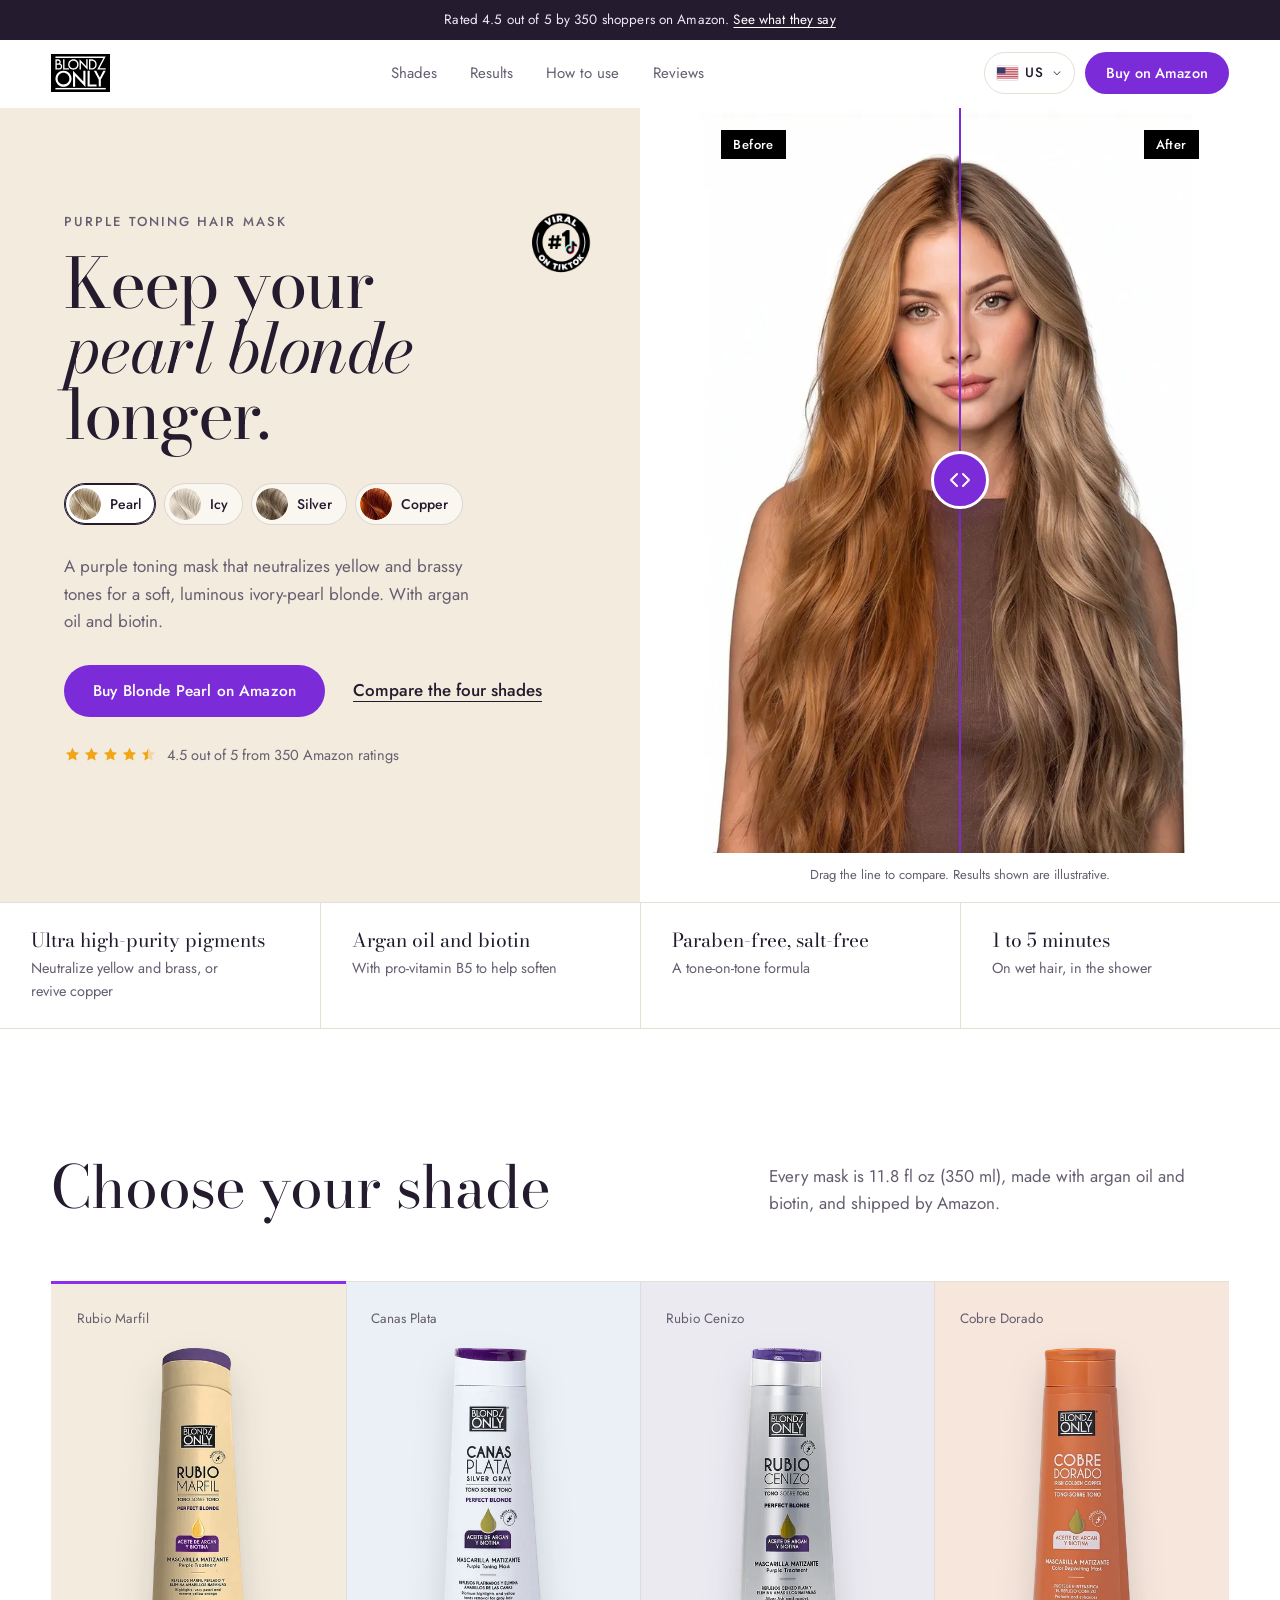
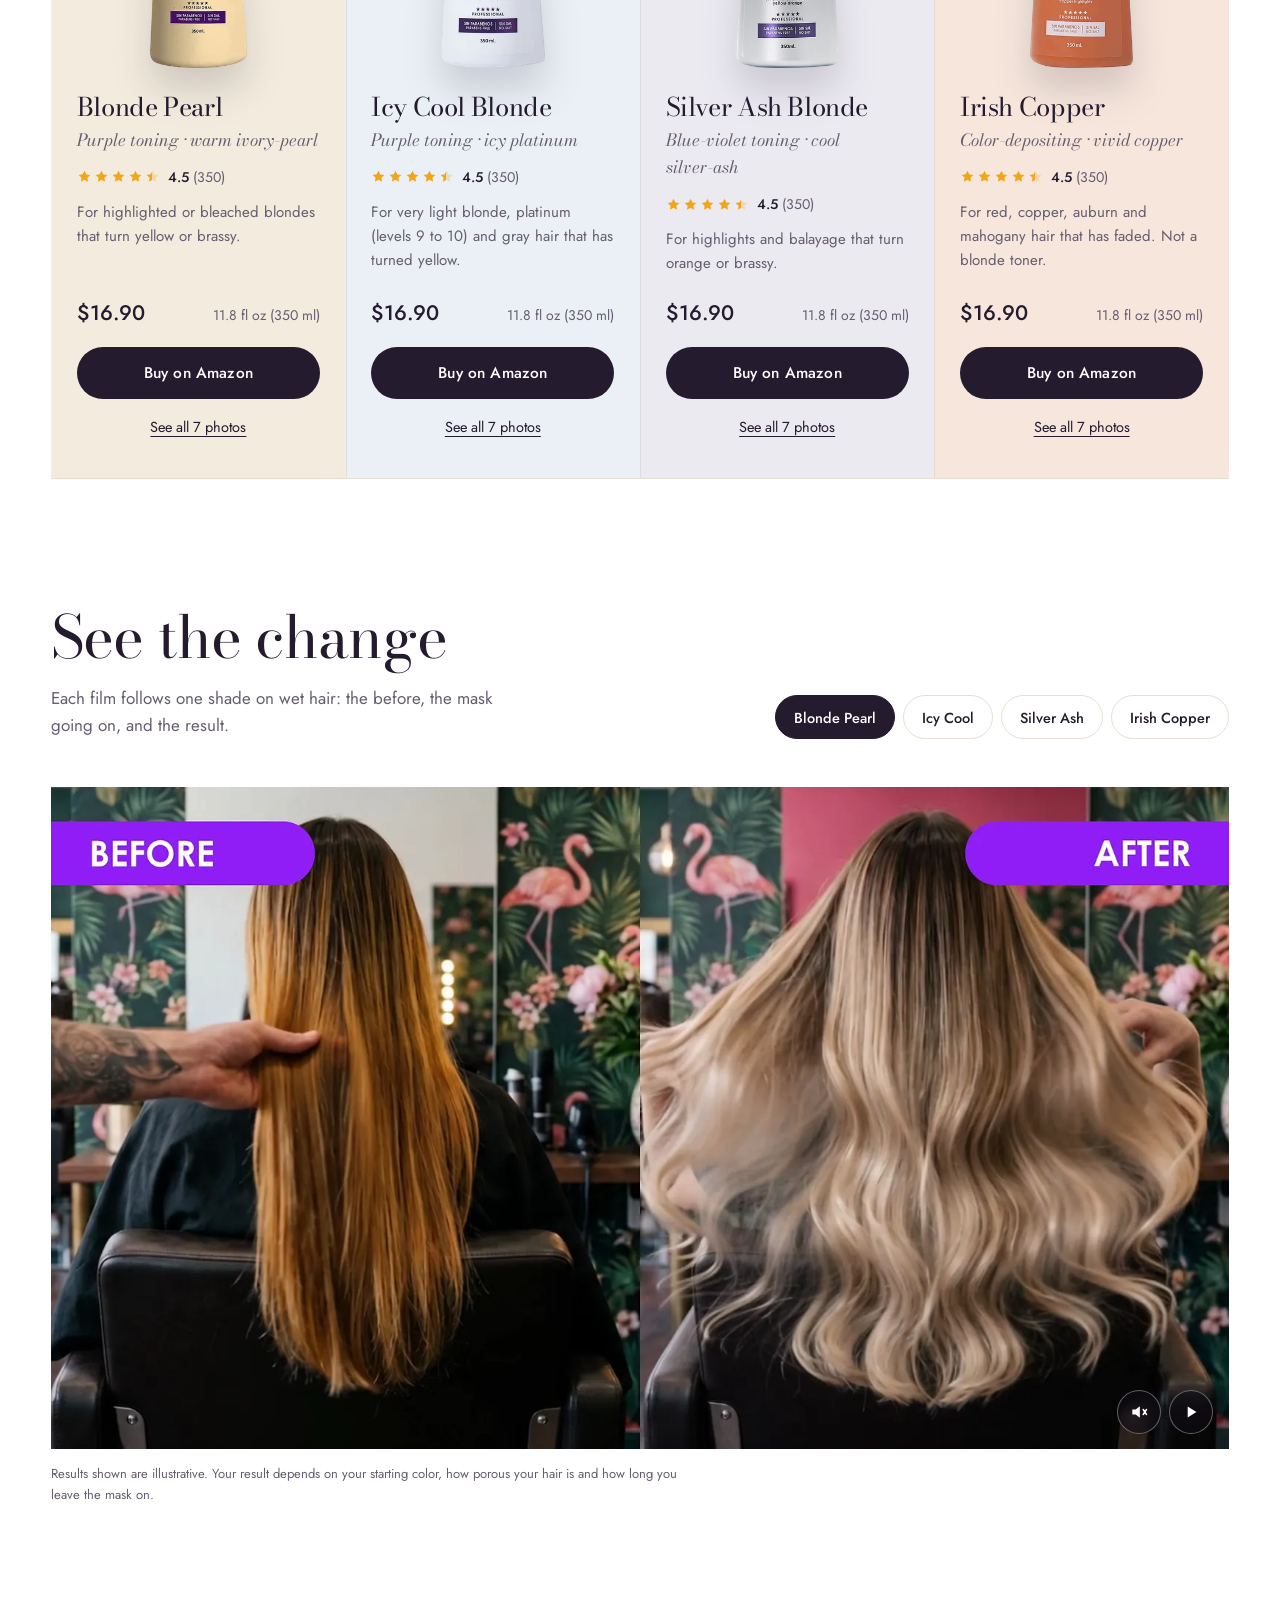
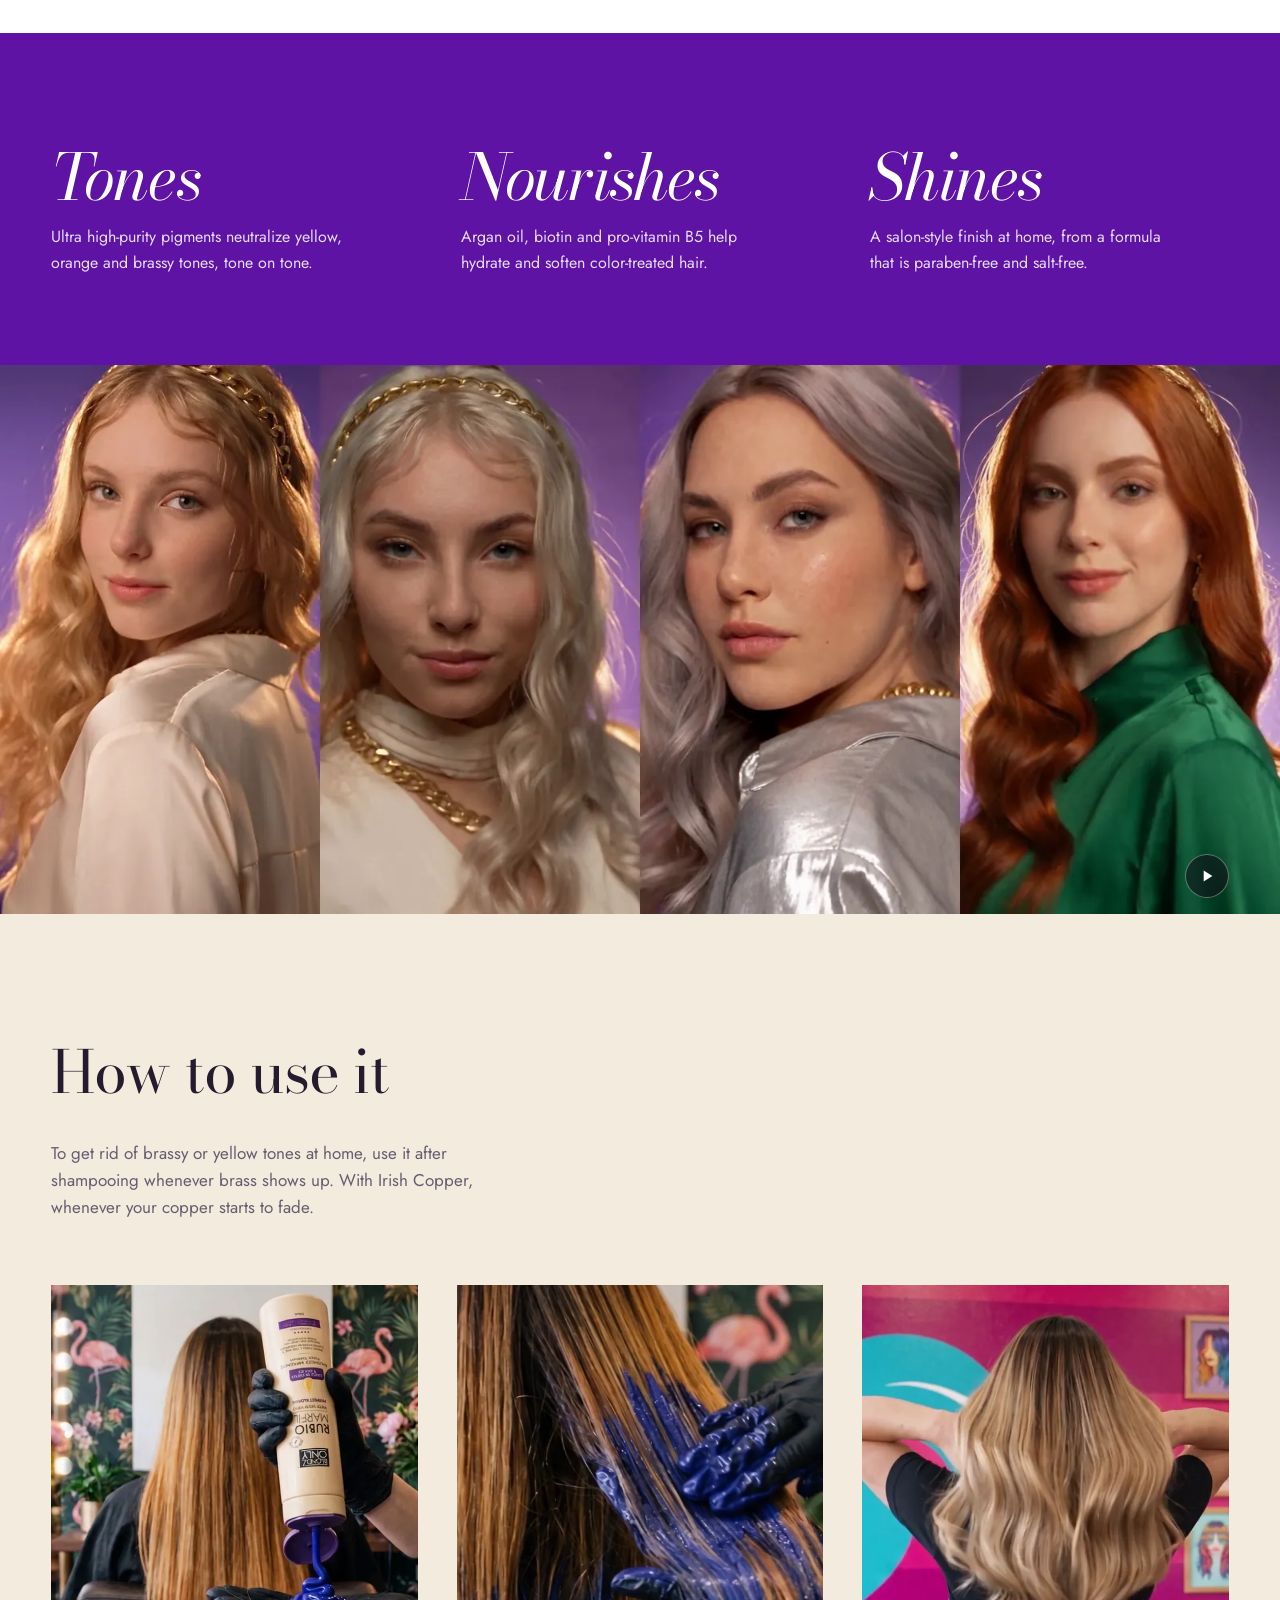
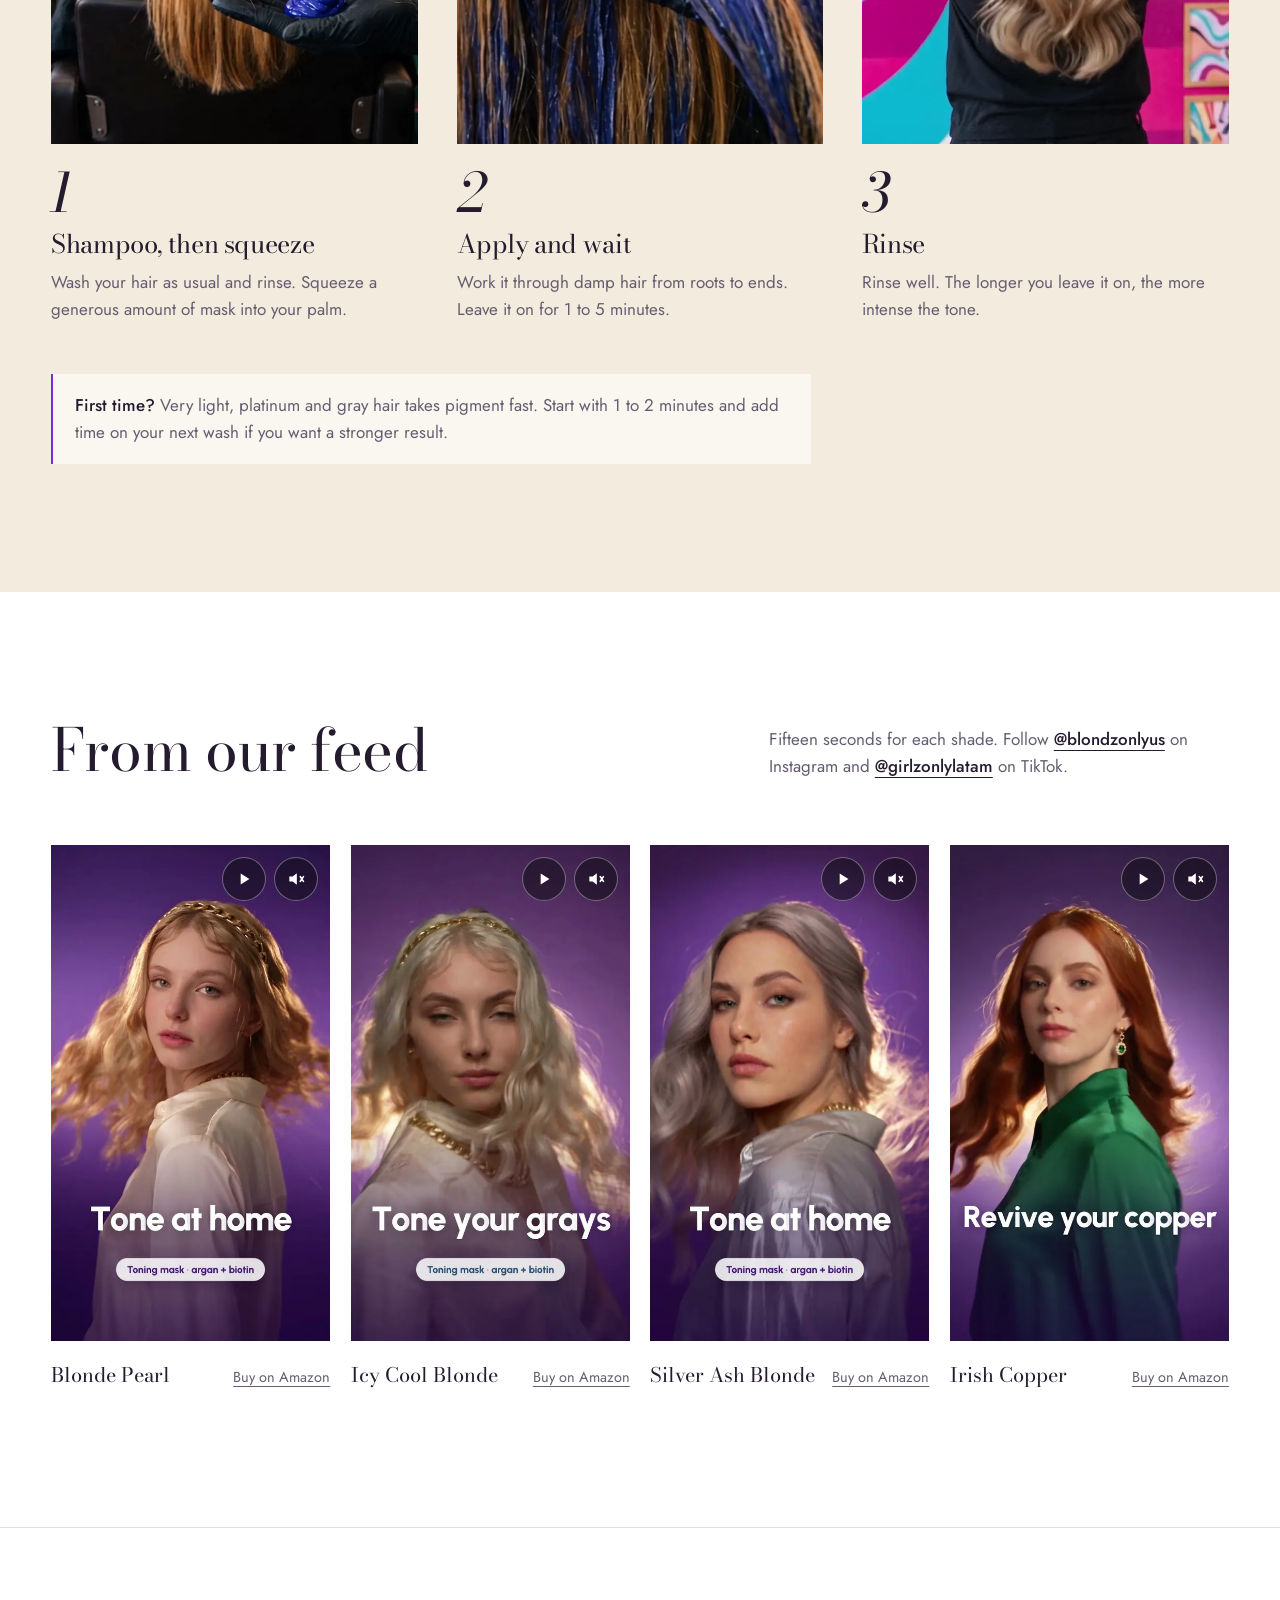
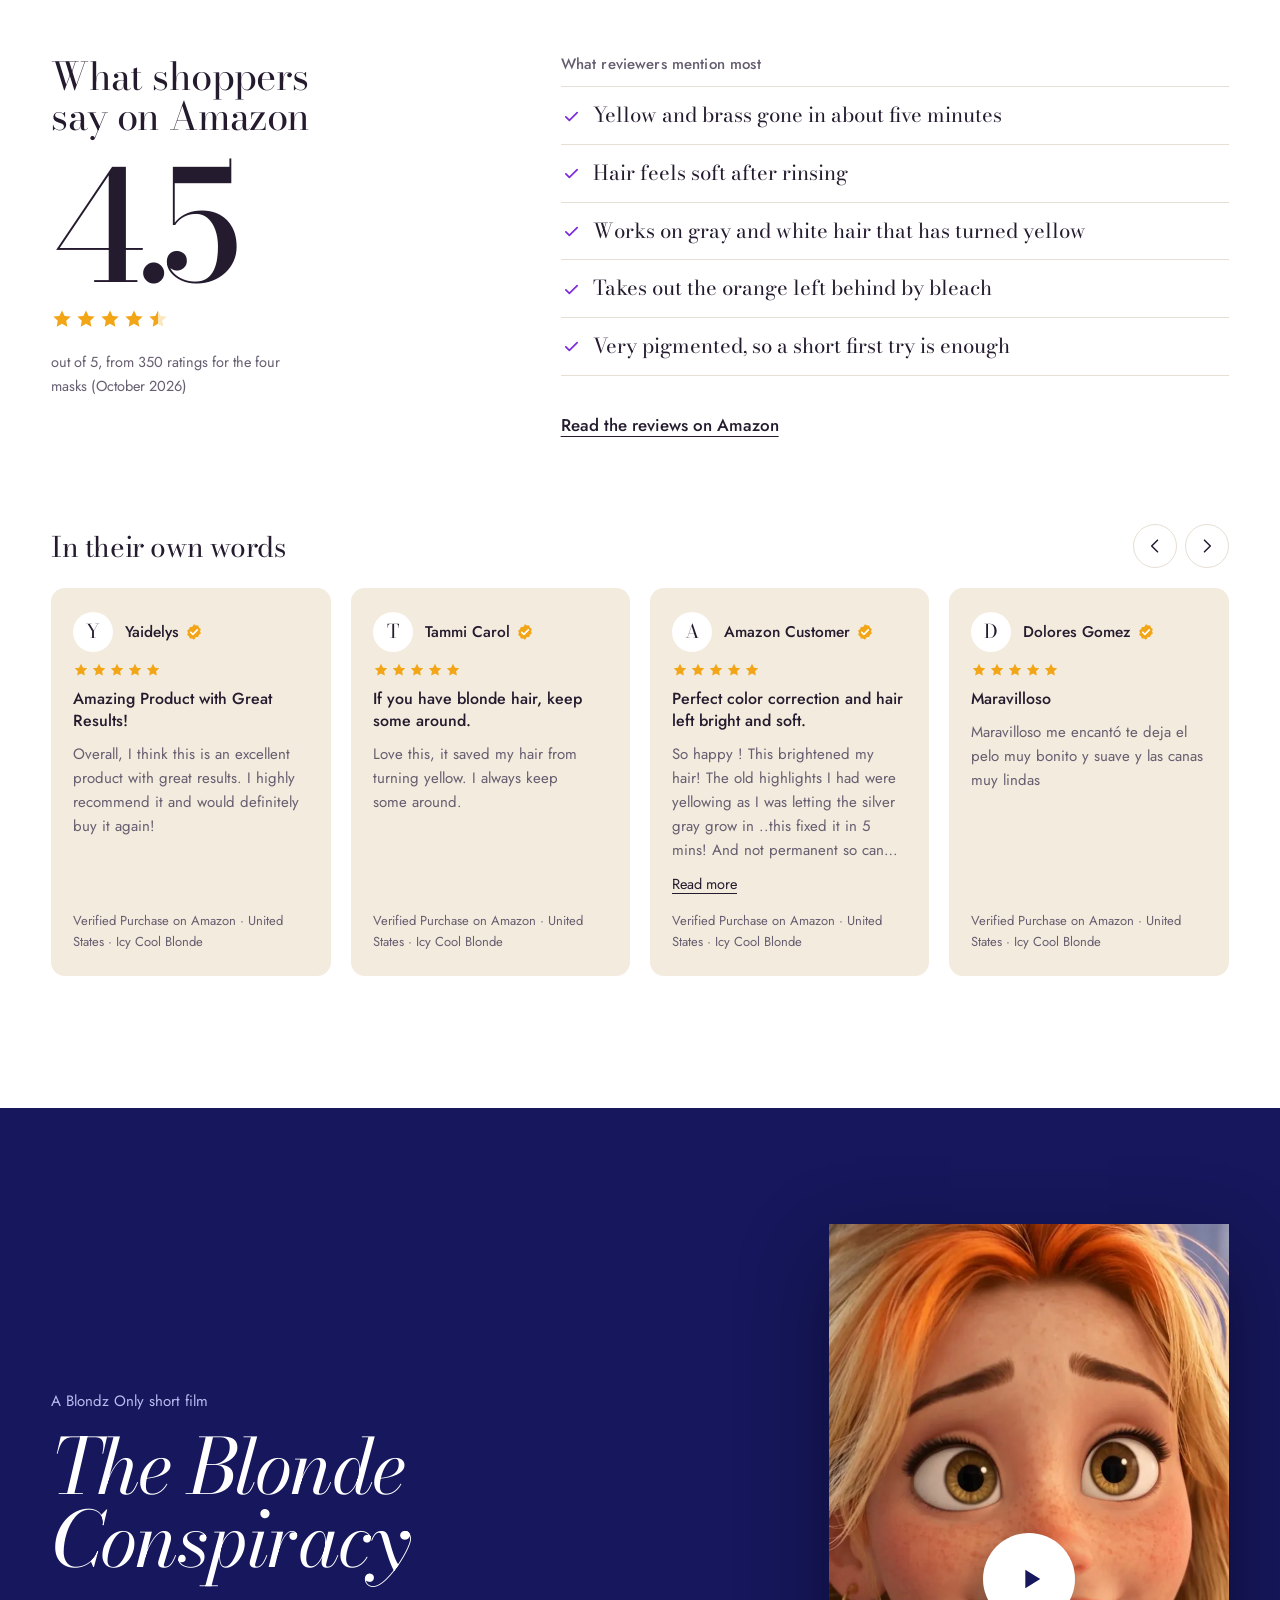
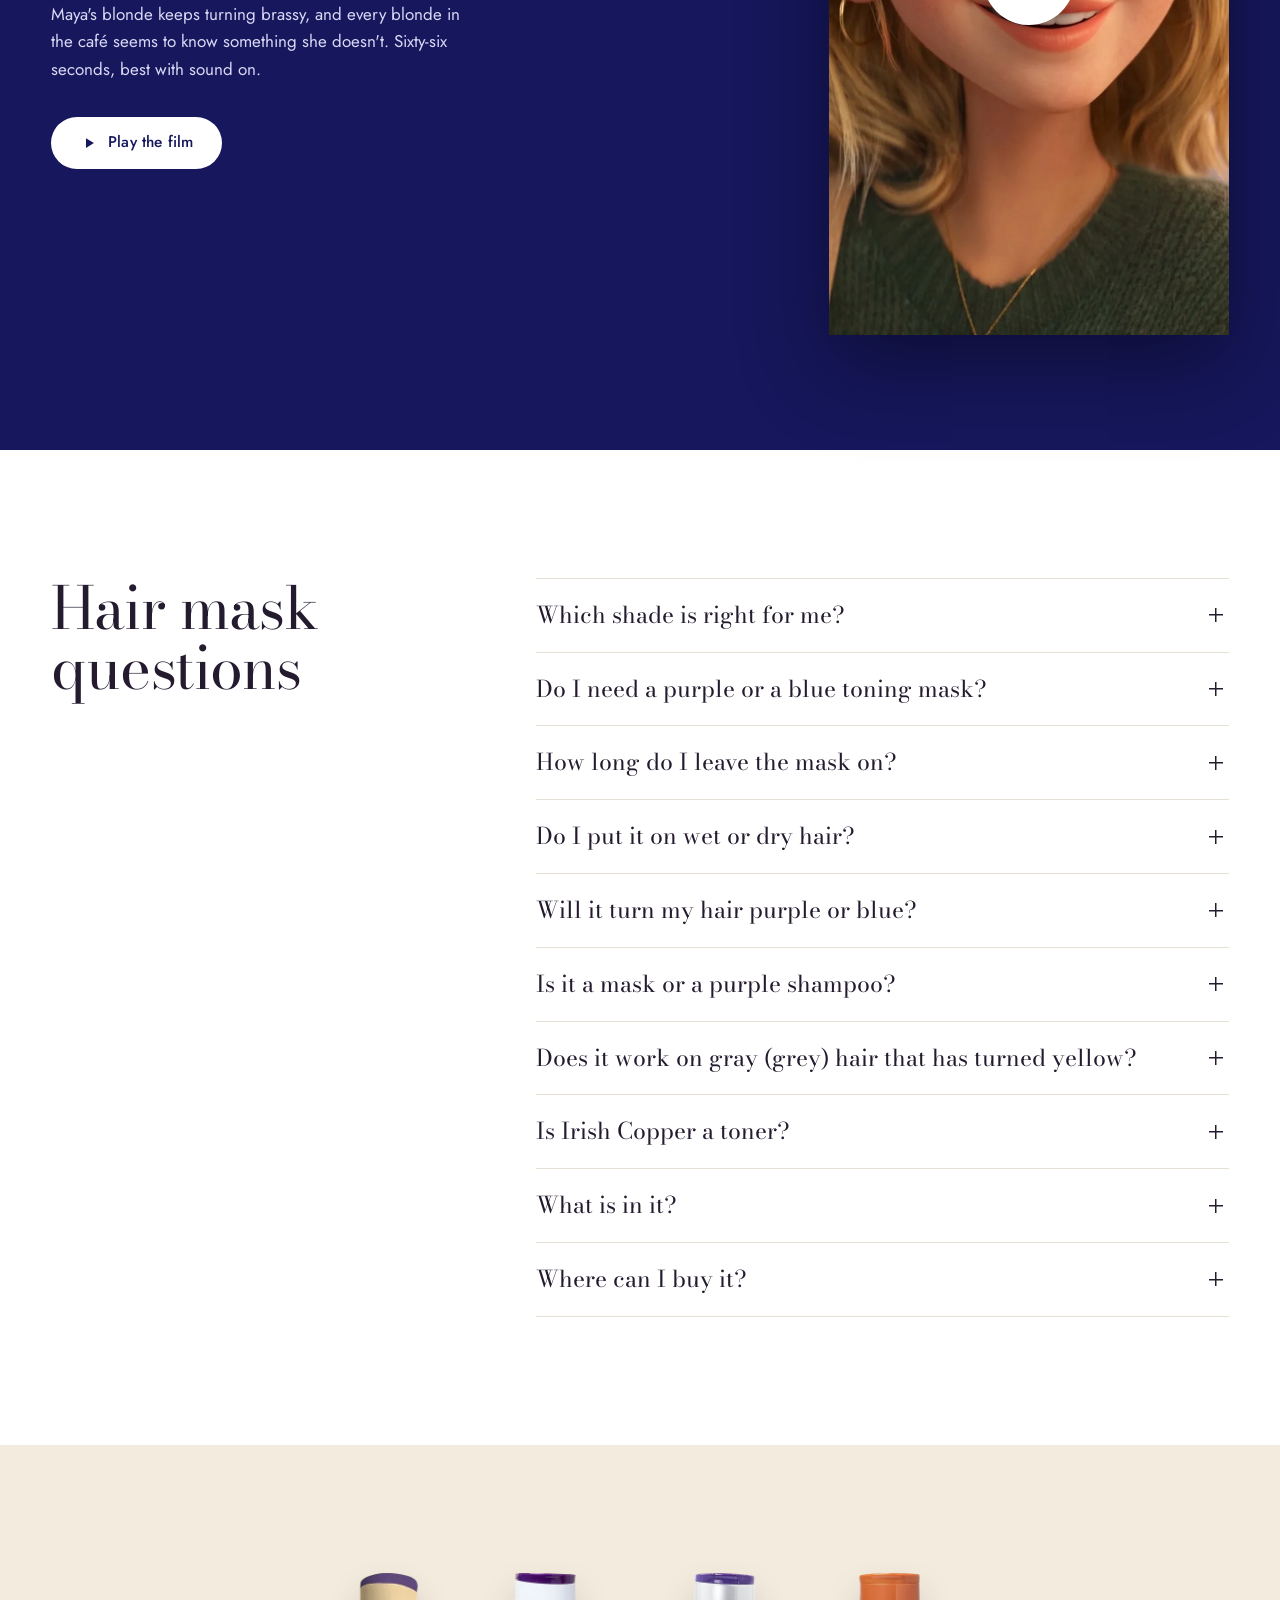
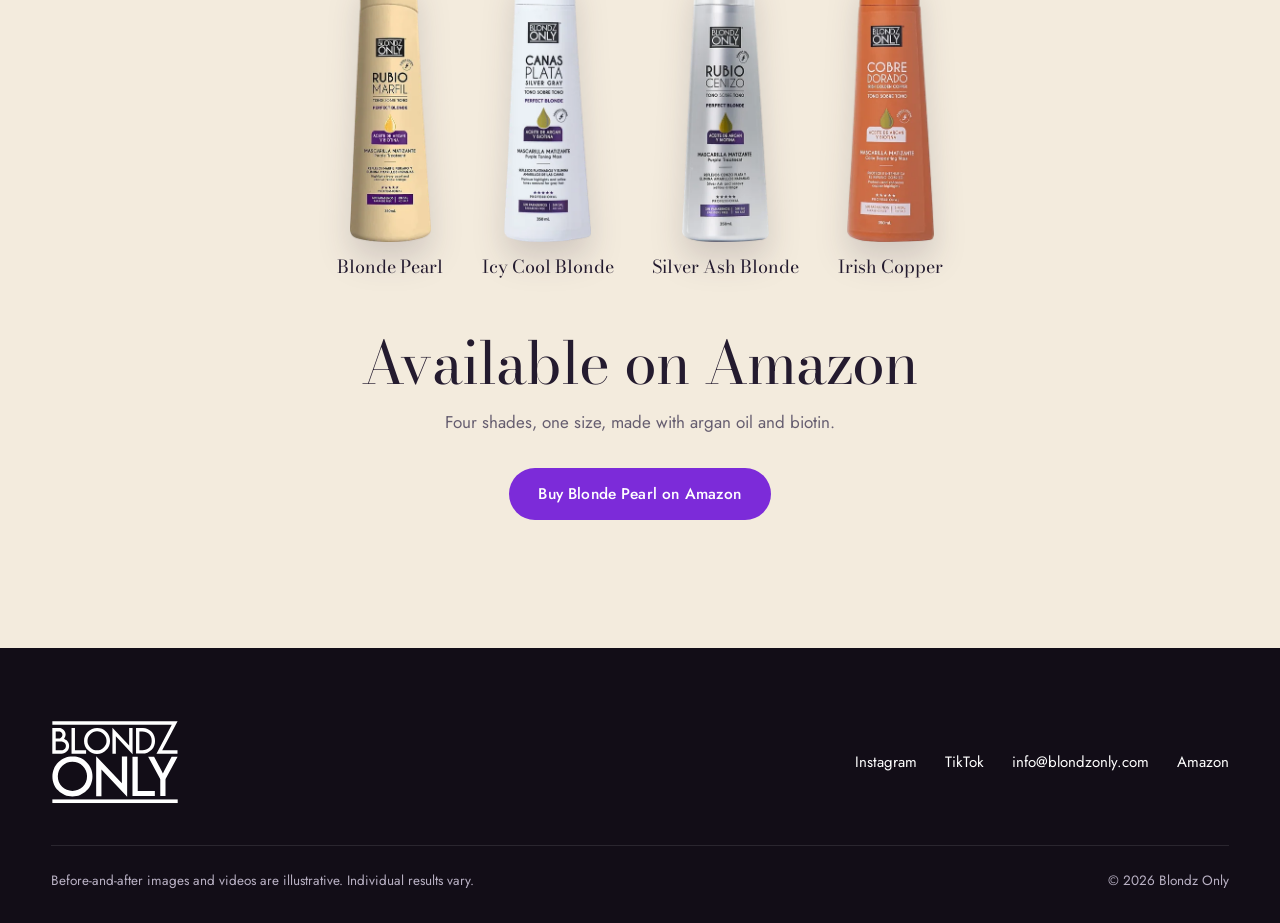
==== commit 33815f45: "Reseñas destacadas de Icy Cool Blonde (Amazon) en el carrusel Cuatro reseñas elegidas por el dueño c" ====
--- a/index.html
+++ b/index.html
@@ -592,8 +592,13 @@
     }
   },
   // Featured Amazon reviews, pasted word for word by the owner (their own product reviews). Empty = no review cards.
-  // { name: "Jane D.", stars: 5, title: "…", text: "…", where: "United States", date: "September 2026", shade: "blonde-pearl" }
-  reviews: [],
+  // { name: "Jane D.", stars: 5, title: "…", text: "…", where: "United States", date: "September 2026", shade: "blonde-pearl", photo: "assets/img/review-jane.webp" }
+  reviews: [
+    { name: "Yaidelys", stars: 5, title: "Amazing Product with Great Results!", text: "Overall, I think this is an excellent product with great results. I highly recommend it and would definitely buy it again!", where: "United States", shade: "icy-cool" },
+    { name: "Tammi Carol", stars: 5, title: "If you have blonde hair, keep some around.", text: "Love this, it saved my hair from turning yellow. I always keep some around.", where: "United States", shade: "icy-cool", photo: "" },
+    { name: "Amazon Customer", stars: 5, title: "Perfect color correction and hair left bright and soft.", text: "So happy ! This brightened my hair! The old highlights I had were yellowing as I was letting the silver gray grow in ..this fixed it in 5 mins! And not permanent so can reapply when brightening again is needed.. My hair is soft afterwards as well.", where: "United States", shade: "icy-cool" },
+    { name: "Dolores Gomez", stars: 5, title: "Maravilloso", text: "Maravilloso me encantó te deja el pelo muy bonito y suave y las canas muy lindas", where: "United States", shade: "icy-cool" }
+  ],
   instagram: "https://www.instagram.com/blondzonlyus/",
   tiktok: "https://www.tiktok.com/@girlzonlylatam",
   shades: [
--- a/assets/css/site.css
+++ b/assets/css/site.css
@@ -365,6 +365,7 @@
 .rc { scroll-snap-align: start; background: var(--marfil); border-radius: 14px; padding: 24px 22px; display: flex; flex-direction: column; gap: 10px; }
 .rc-who { display: flex; align-items: center; gap: 12px; }
 .rc-avatar { width: 40px; height: 40px; border-radius: 50%; background: var(--white); display: grid; place-items: center; font-family: var(--f-display); font-size: 19px; flex: none; }
+.rc-avatar img { width: 100%; height: 100%; border-radius: 50%; object-fit: cover; }
 .rc-name { display: inline-flex; align-items: center; gap: 6px; font-weight: 500; font-size: 15.5px; }
 .rc-check { width: 18px; height: 18px; flex: none; }
 .rc-stars svg { width: 16px; height: 16px; }
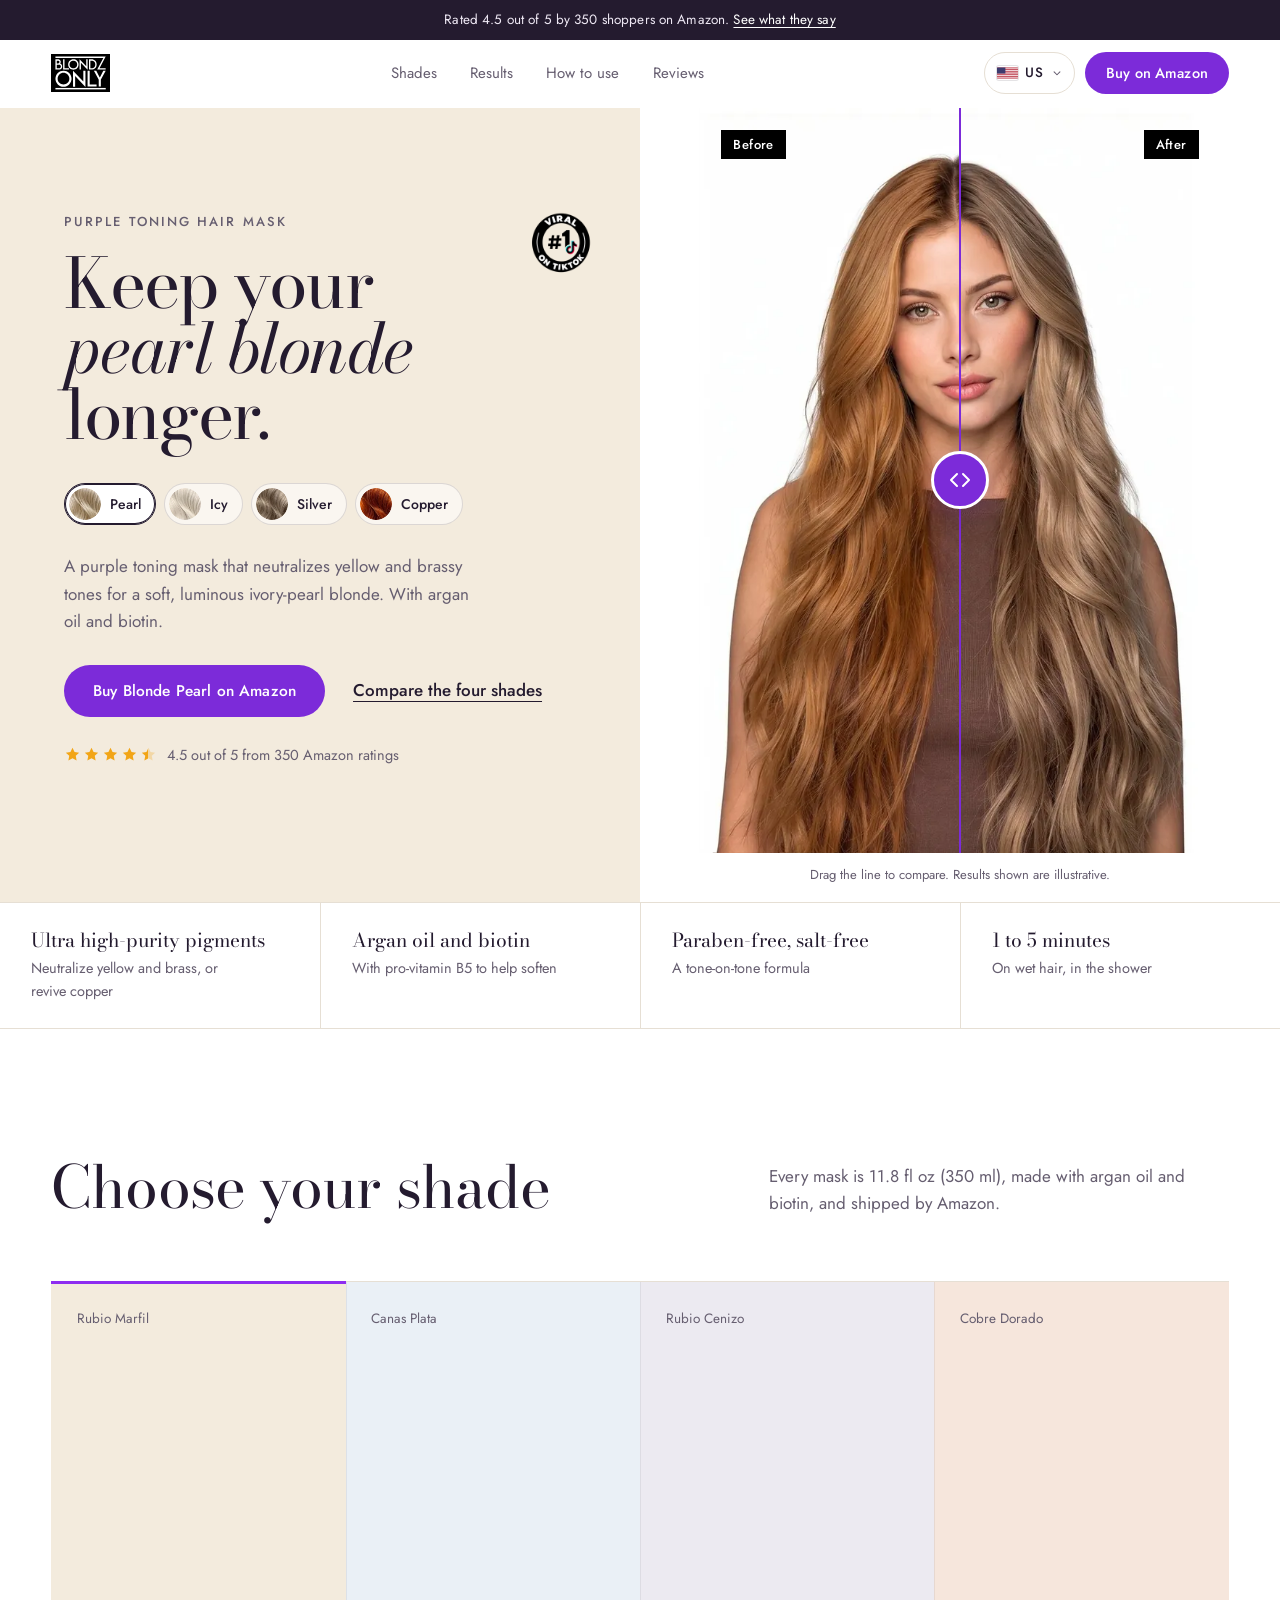
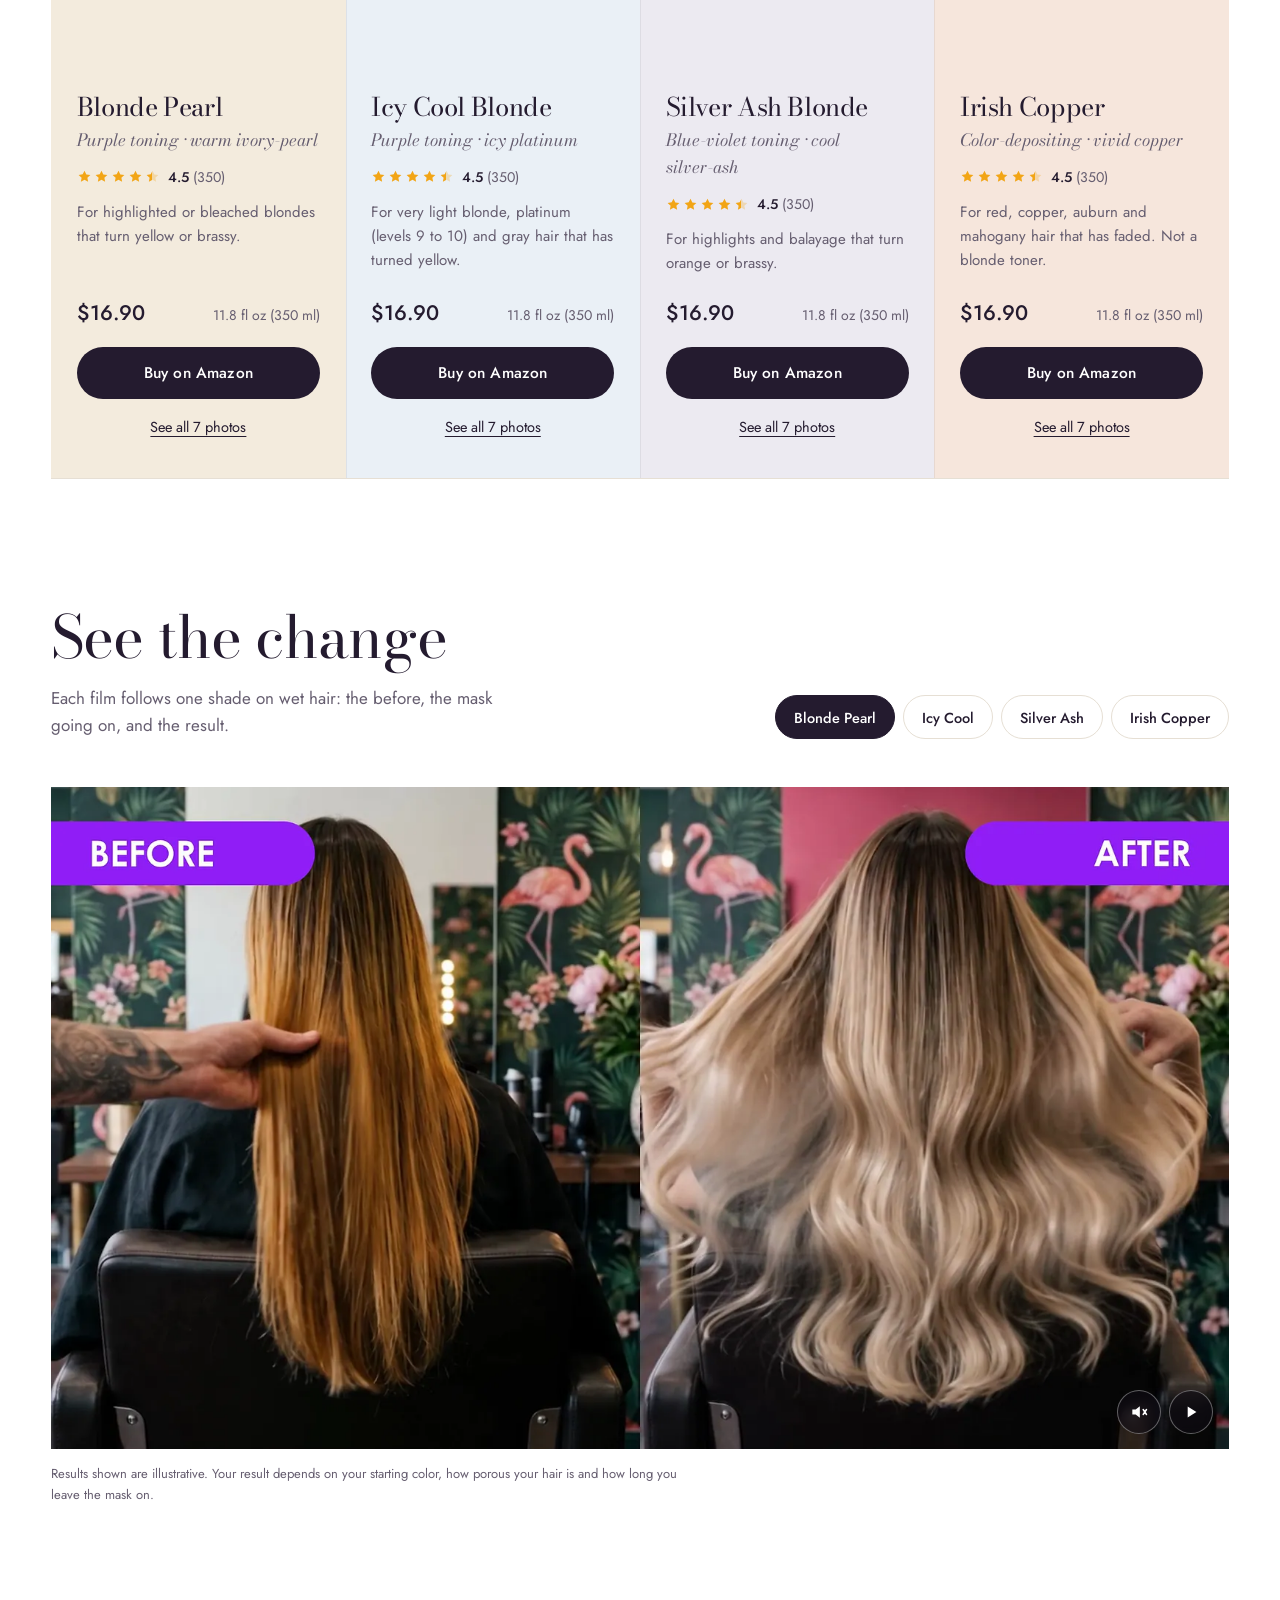
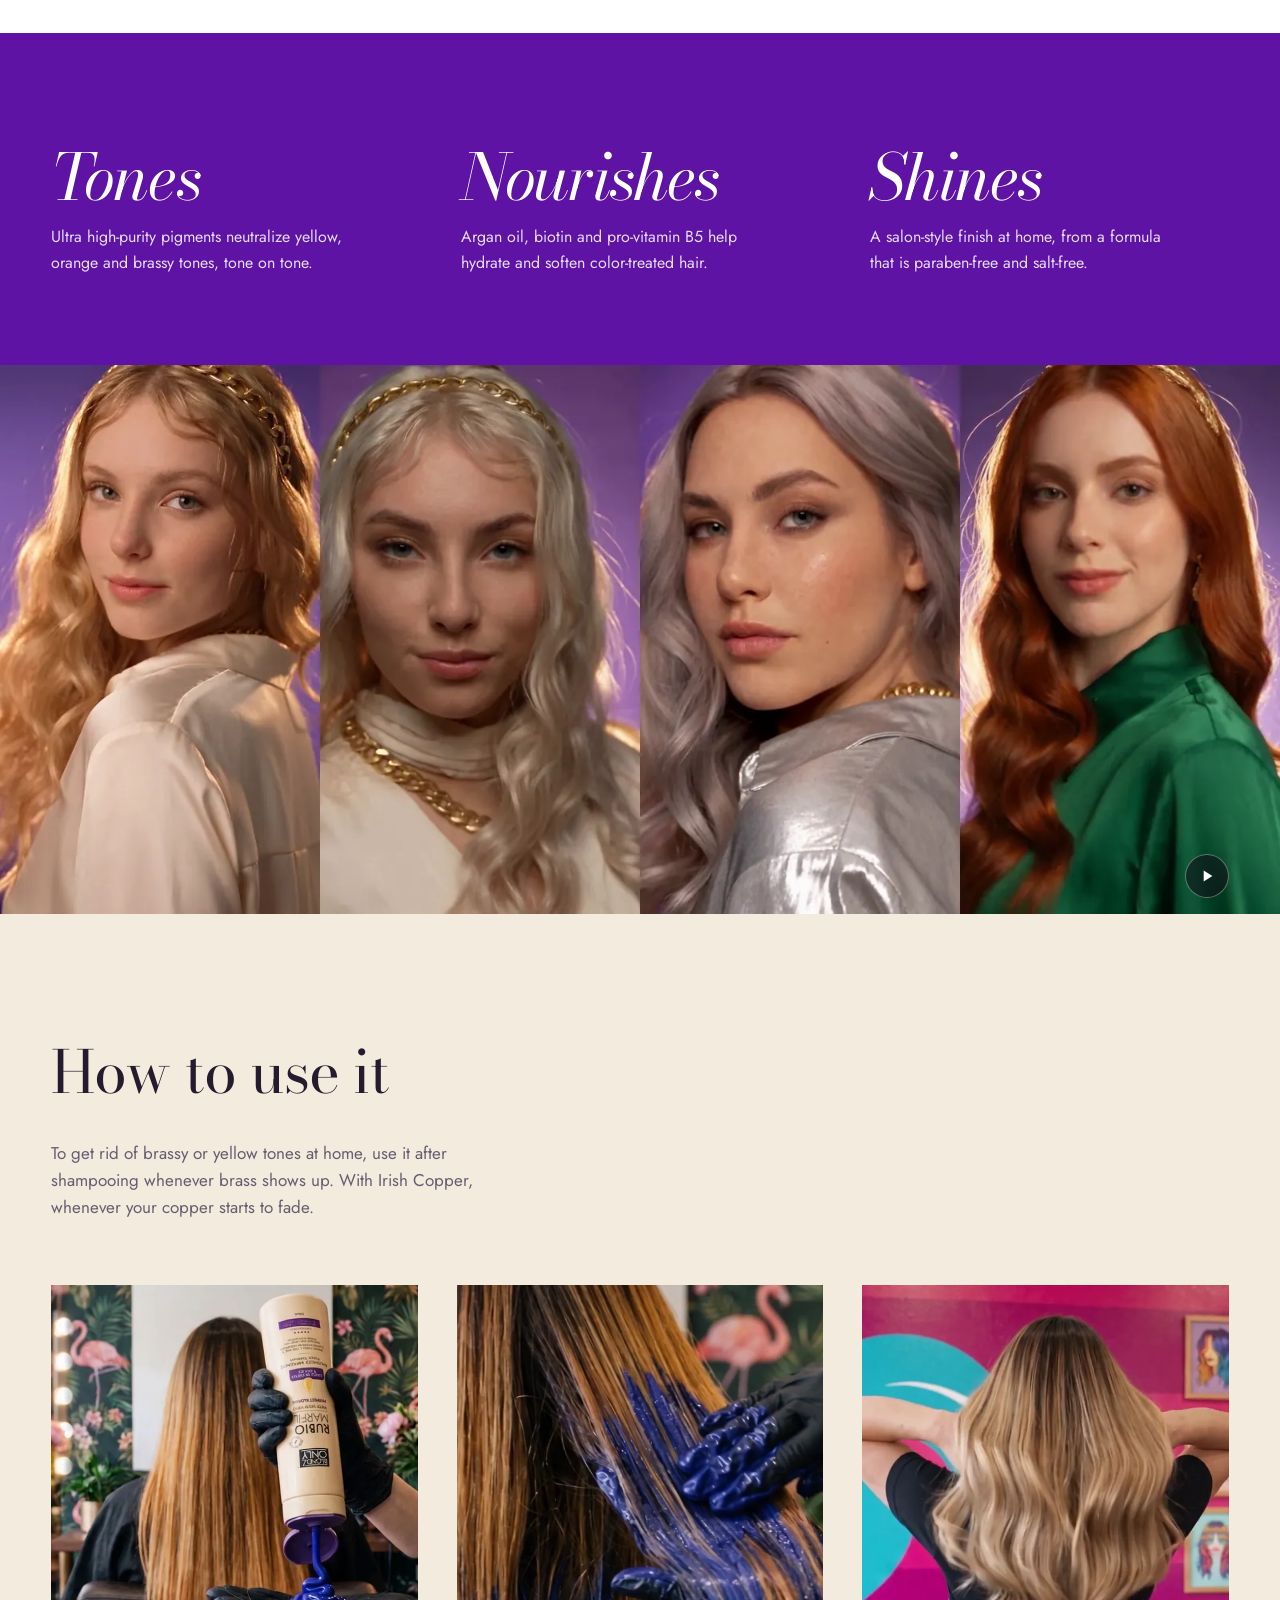
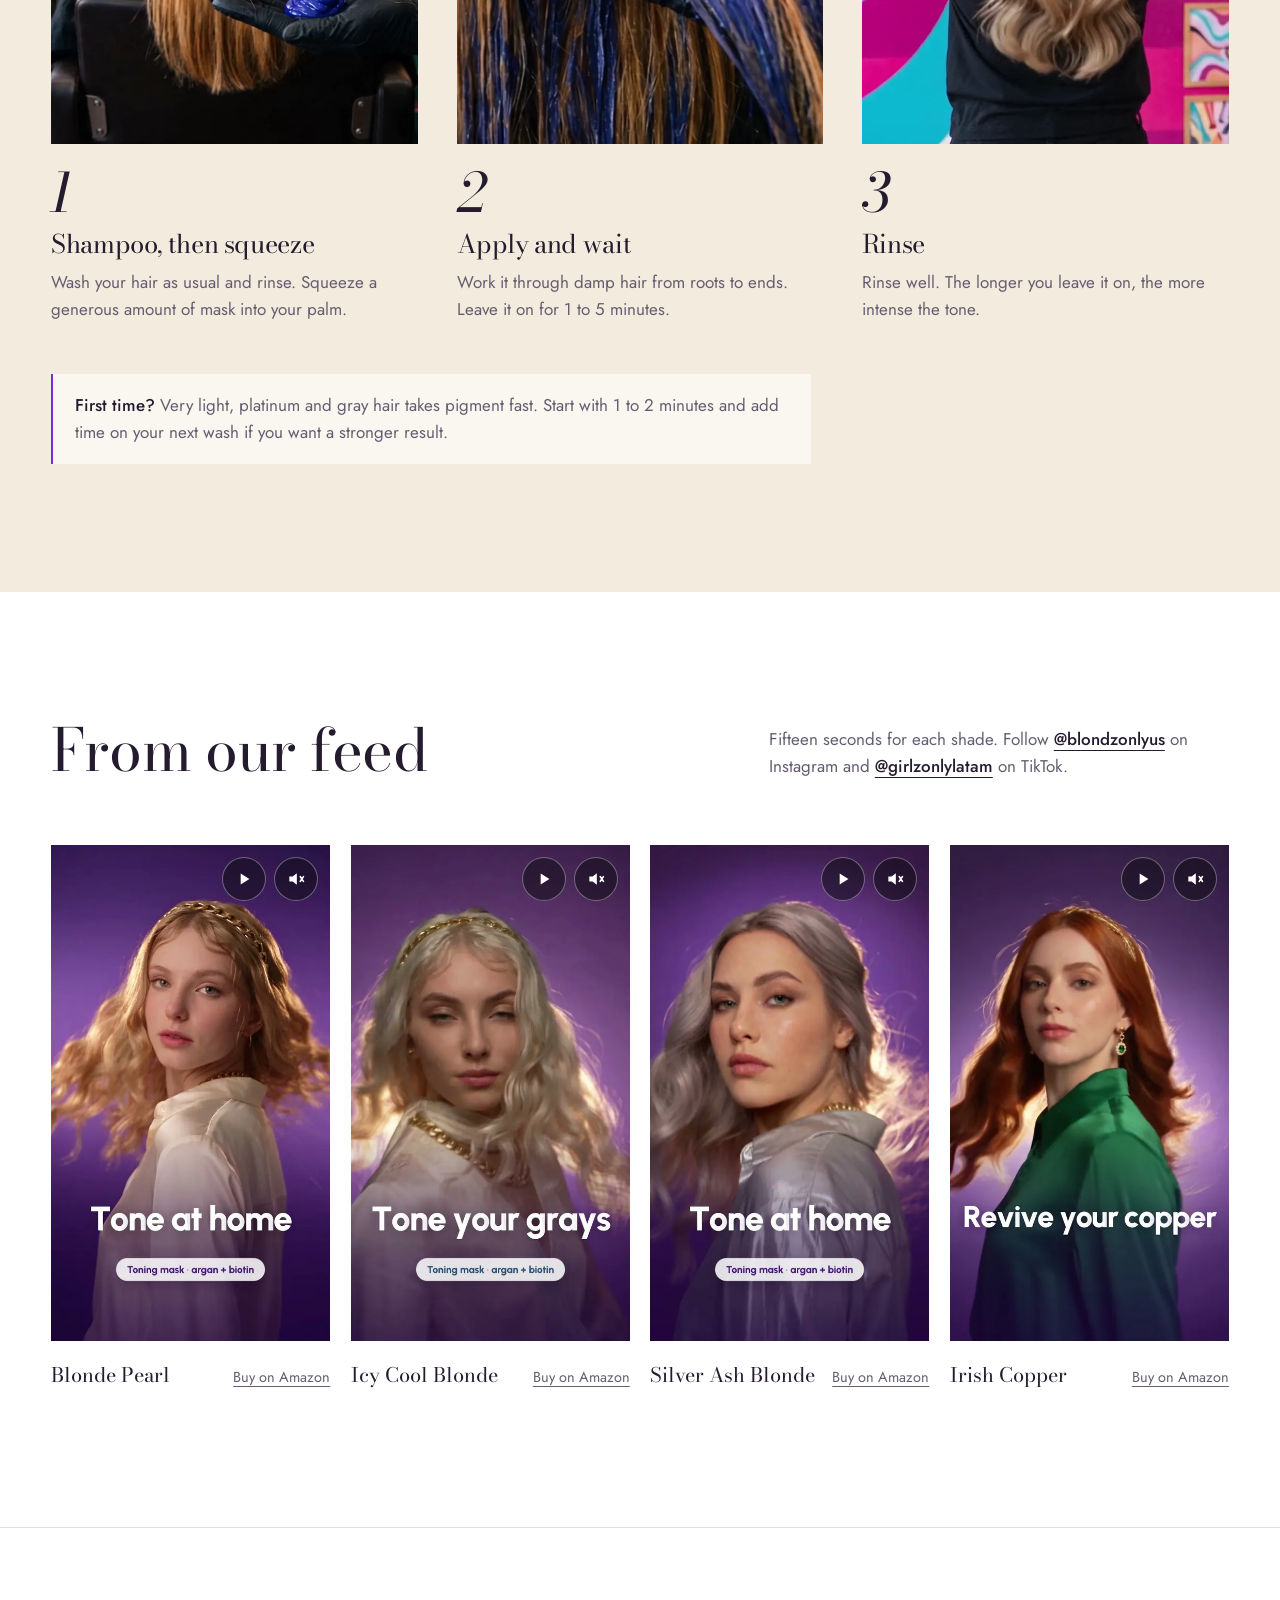
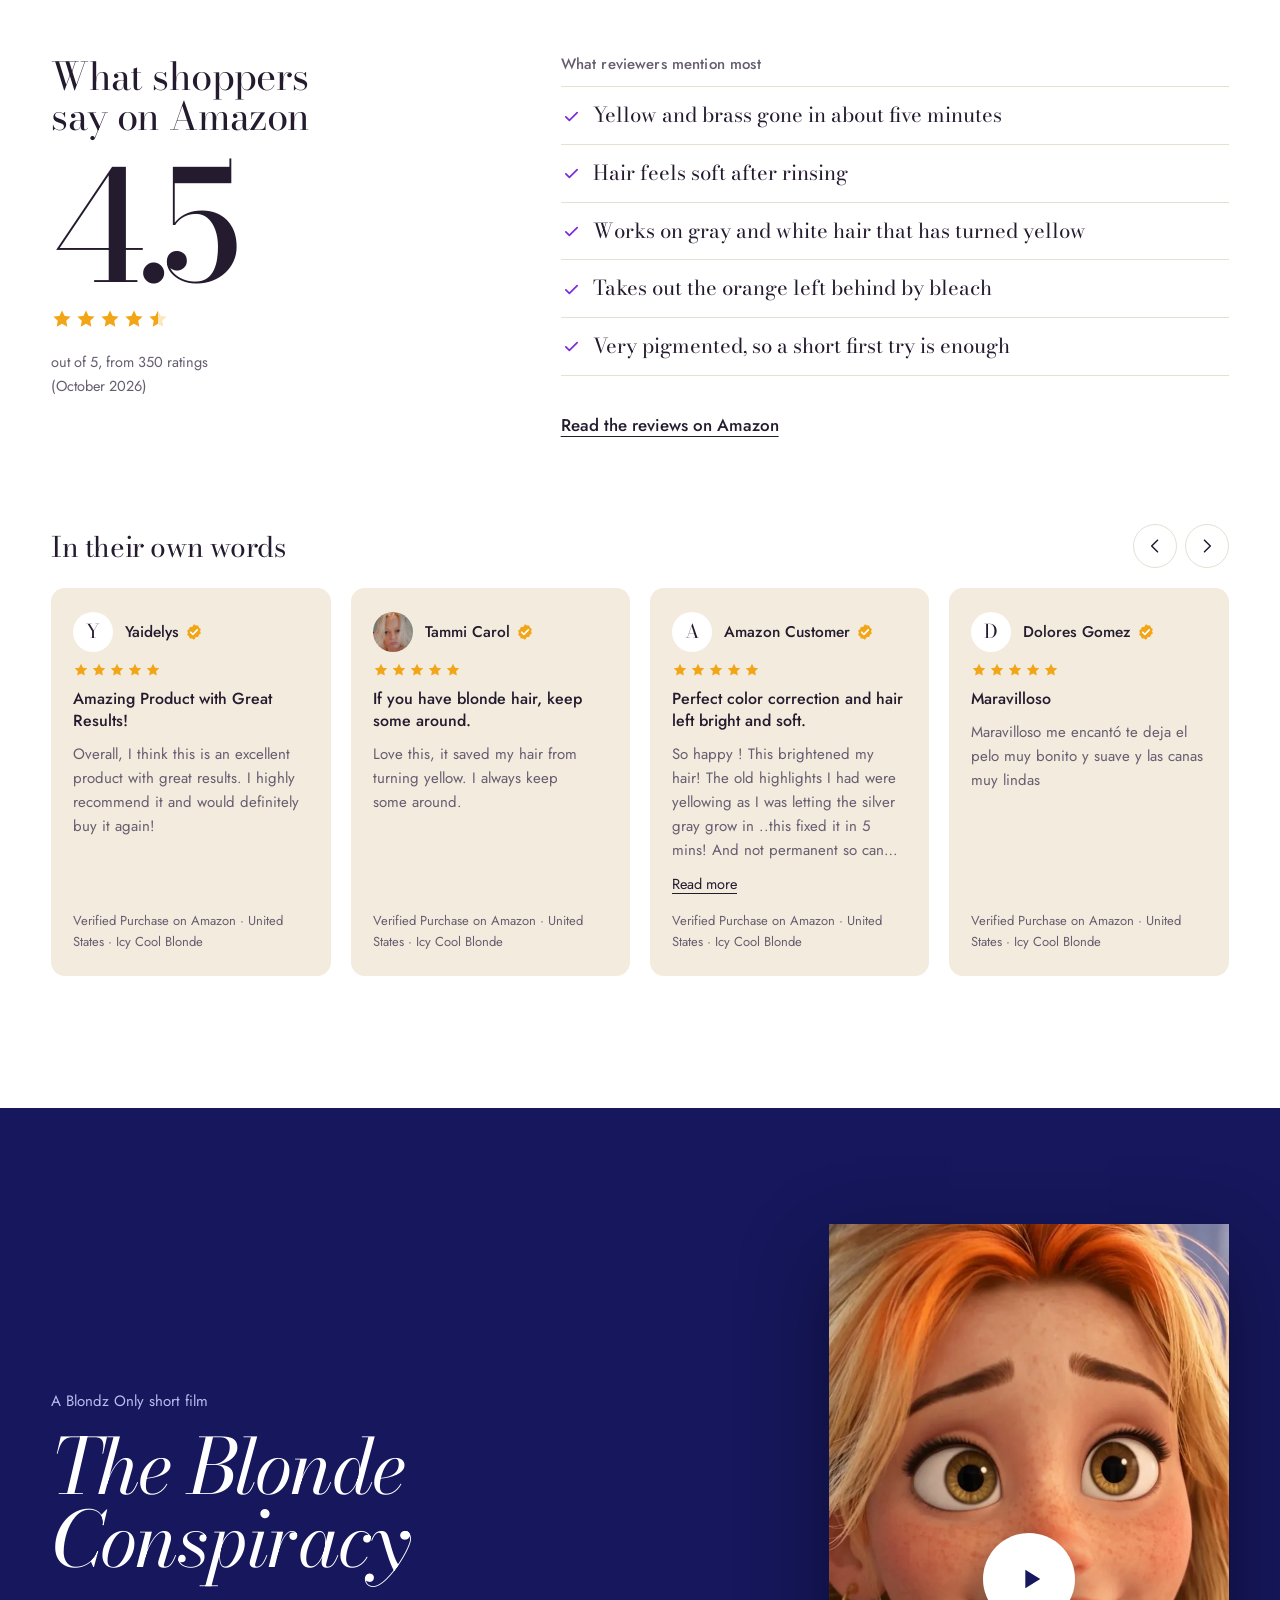
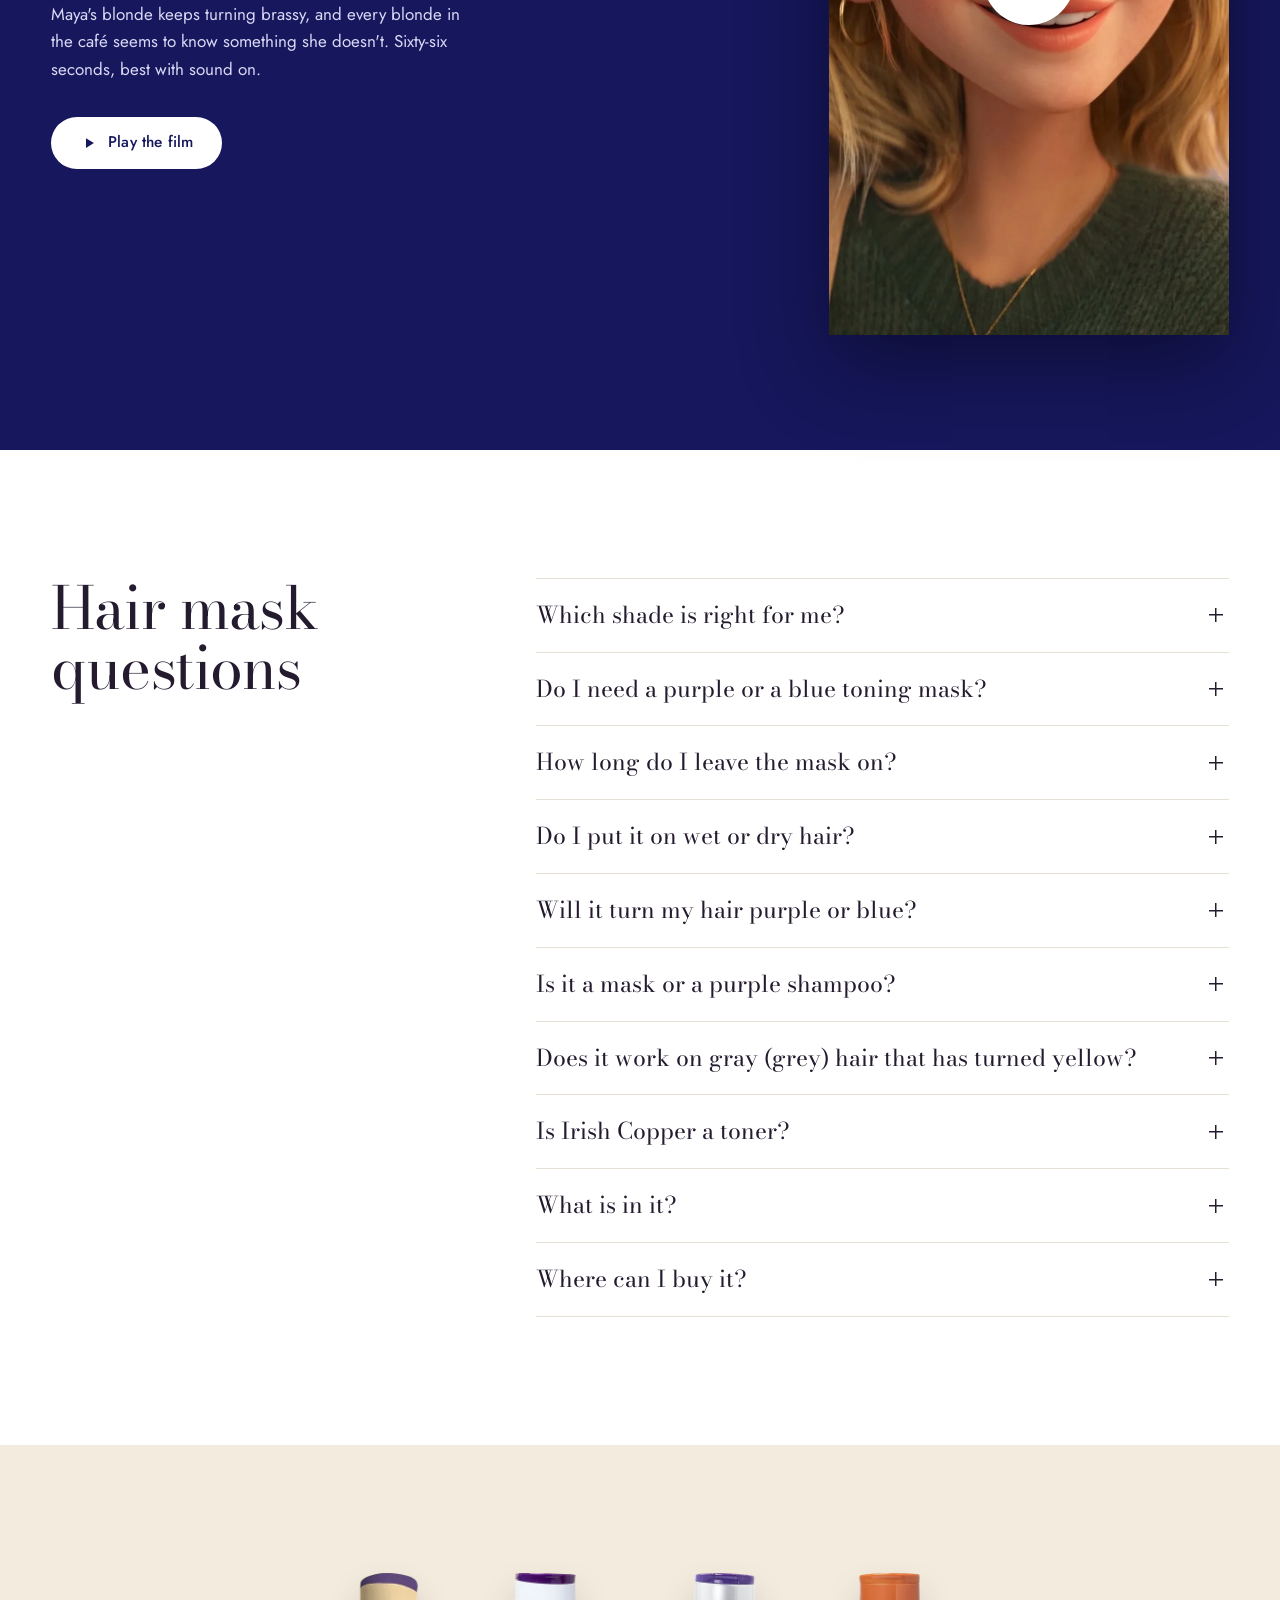
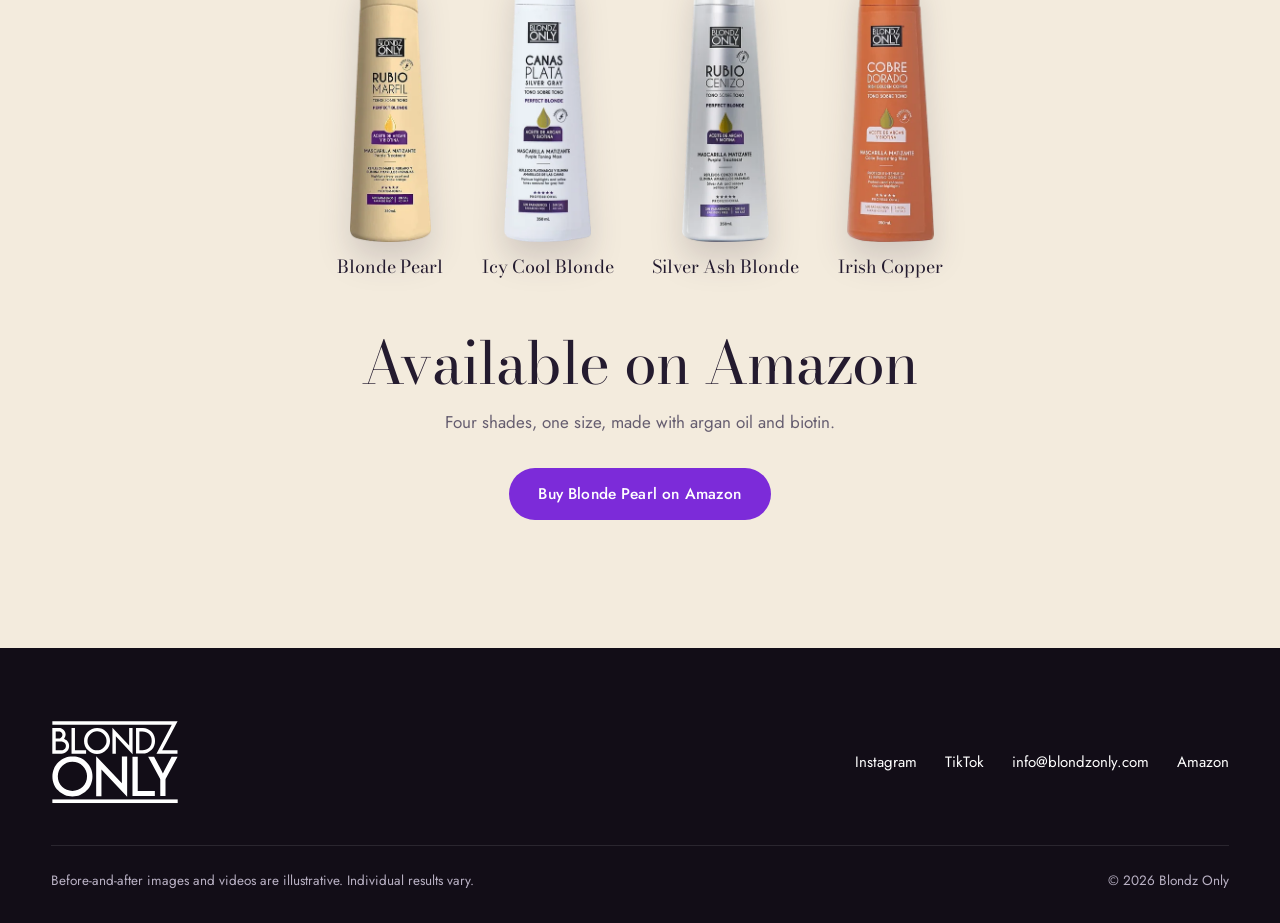
==== commit a30fb75d: "Reseñas: foto de Tammi Carol y nota de calificación sin "for the four masks" Co-Authored-By: Claude " ====
--- a/index.html
+++ b/index.html
@@ -595,7 +595,7 @@
   // { name: "Jane D.", stars: 5, title: "…", text: "…", where: "United States", date: "September 2026", shade: "blonde-pearl", photo: "assets/img/review-jane.webp" }
   reviews: [
     { name: "Yaidelys", stars: 5, title: "Amazing Product with Great Results!", text: "Overall, I think this is an excellent product with great results. I highly recommend it and would definitely buy it again!", where: "United States", shade: "icy-cool" },
-    { name: "Tammi Carol", stars: 5, title: "If you have blonde hair, keep some around.", text: "Love this, it saved my hair from turning yellow. I always keep some around.", where: "United States", shade: "icy-cool", photo: "" },
+    { name: "Tammi Carol", stars: 5, title: "If you have blonde hair, keep some around.", text: "Love this, it saved my hair from turning yellow. I always keep some around.", where: "United States", shade: "icy-cool", photo: "assets/img/review-tammi-carol.webp" },
     { name: "Amazon Customer", stars: 5, title: "Perfect color correction and hair left bright and soft.", text: "So happy ! This brightened my hair! The old highlights I had were yellowing as I was letting the silver gray grow in ..this fixed it in 5 mins! And not permanent so can reapply when brightening again is needed.. My hair is soft afterwards as well.", where: "United States", shade: "icy-cool" },
     { name: "Dolores Gomez", stars: 5, title: "Maravilloso", text: "Maravilloso me encantó te deja el pelo muy bonito y suave y las canas muy lindas", where: "United States", shade: "icy-cool" }
   ],
@@ -1010,7 +1010,7 @@
         <h2 id="reviews-title" class="score-label">What shoppers say on <span class="js-rating-source">Amazon</span></h2>
         <p class="score-num js-score">4.5</p>
         <p class="stars stars--lg js-stars" aria-hidden="true"></p>
-        <p class="score-meta js-score-meta">out of 5, from 350 ratings for the four masks (October 2026)</p>
+        <p class="score-meta js-score-meta">out of 5, from 350 ratings (October 2026)</p>
       </div>
       <div class="themes">
         <h3>What reviewers mention most</h3>
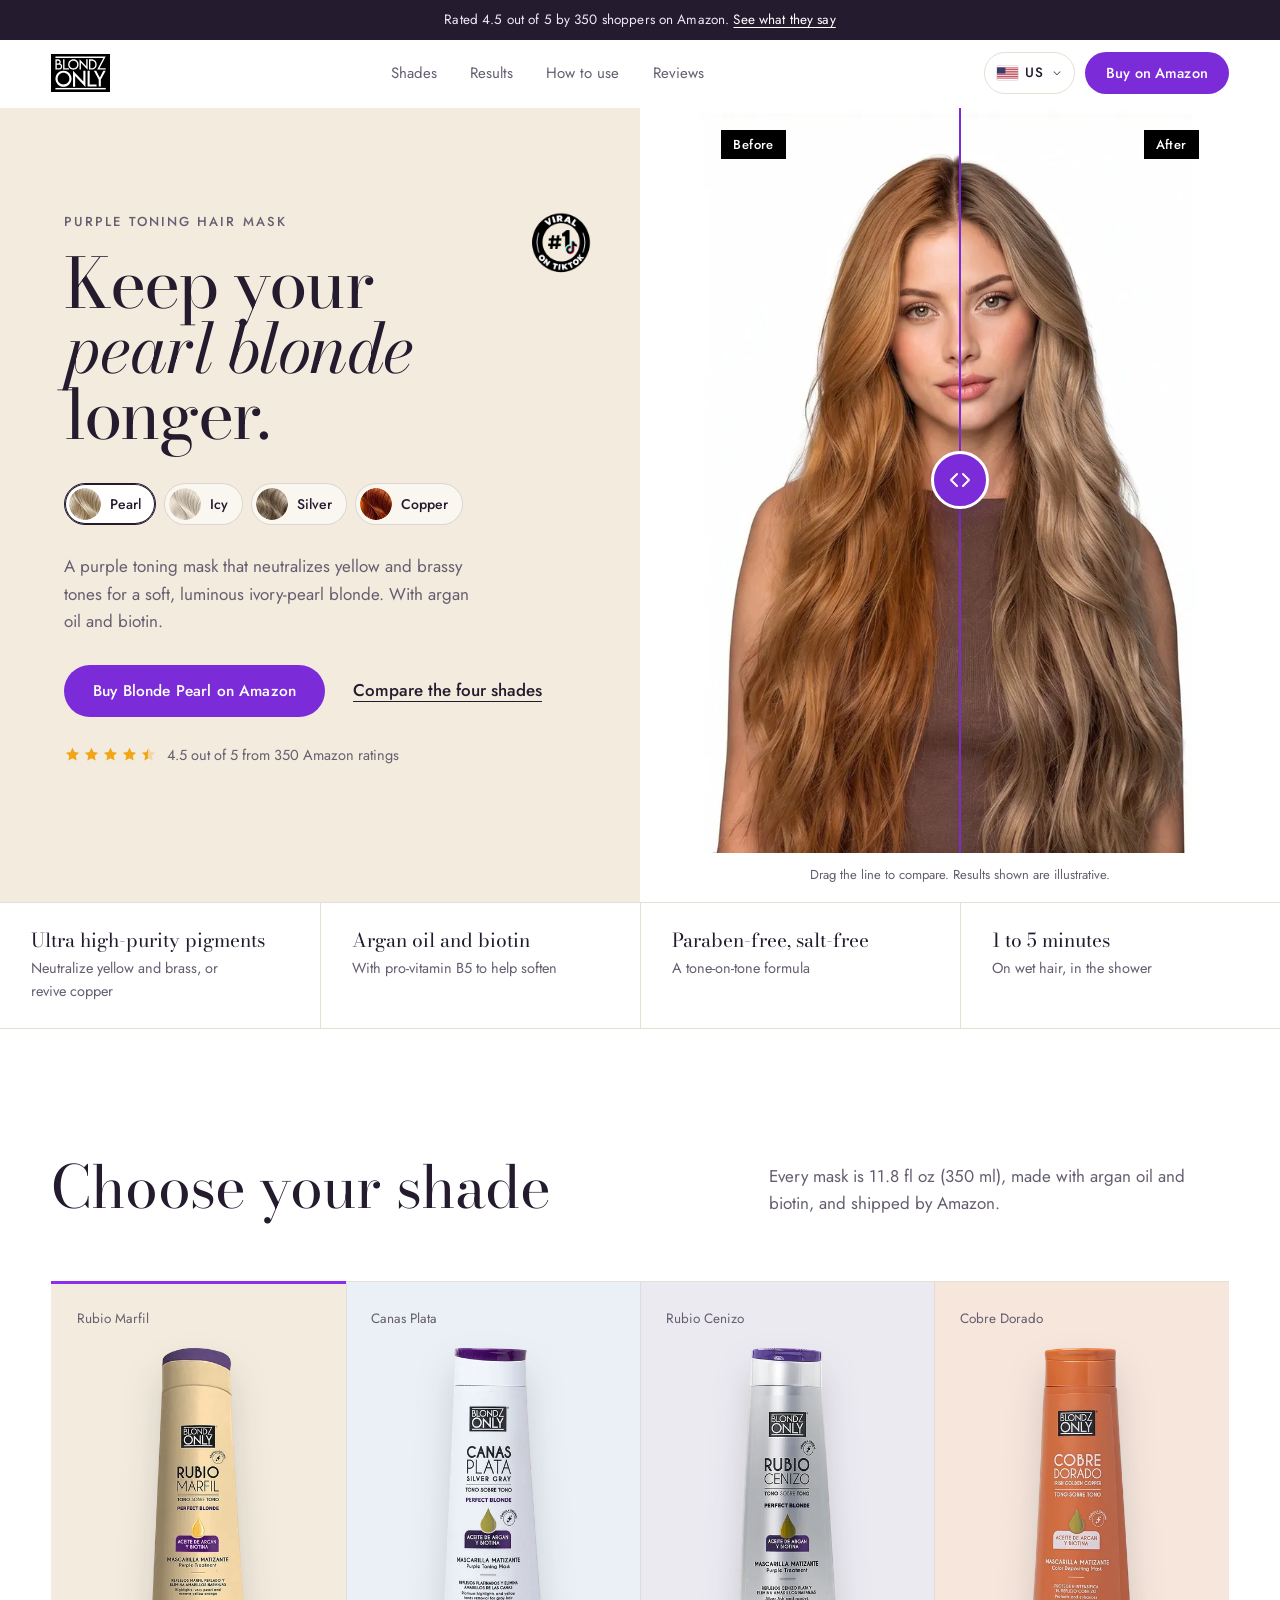
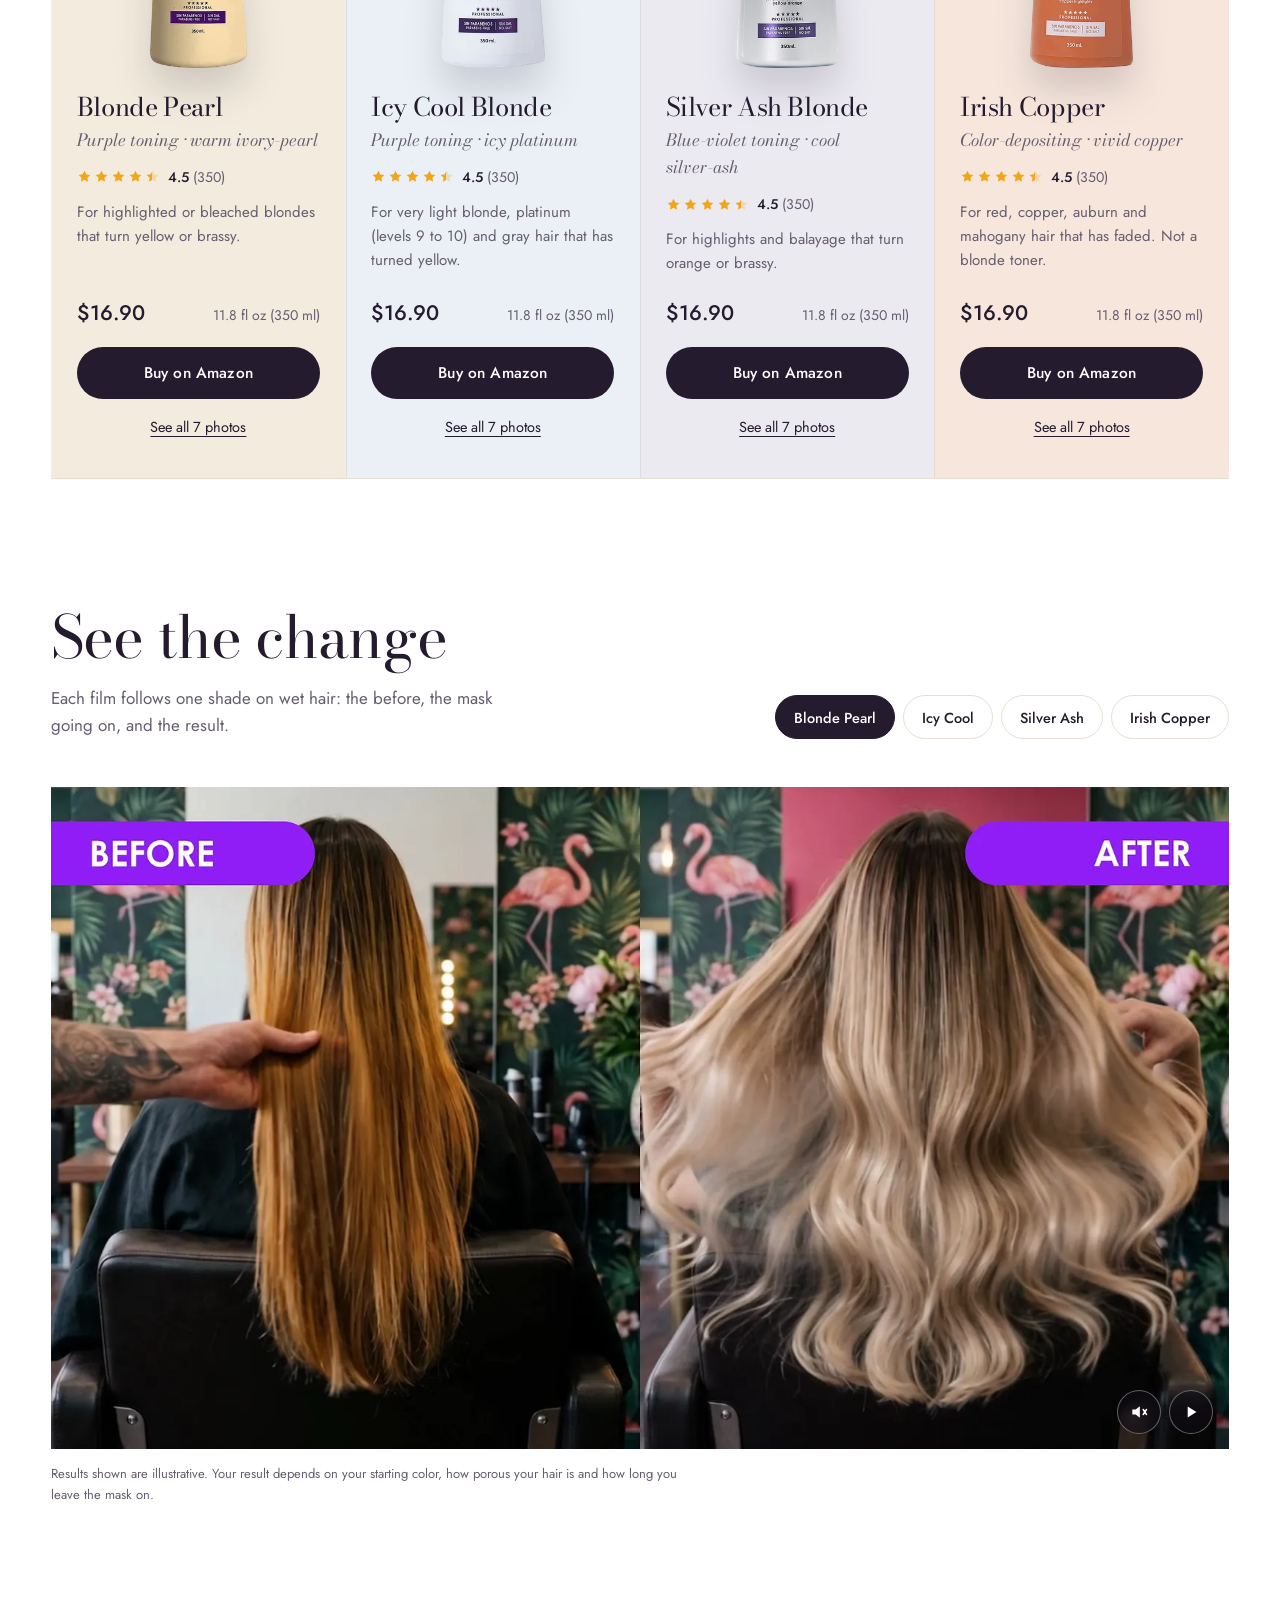
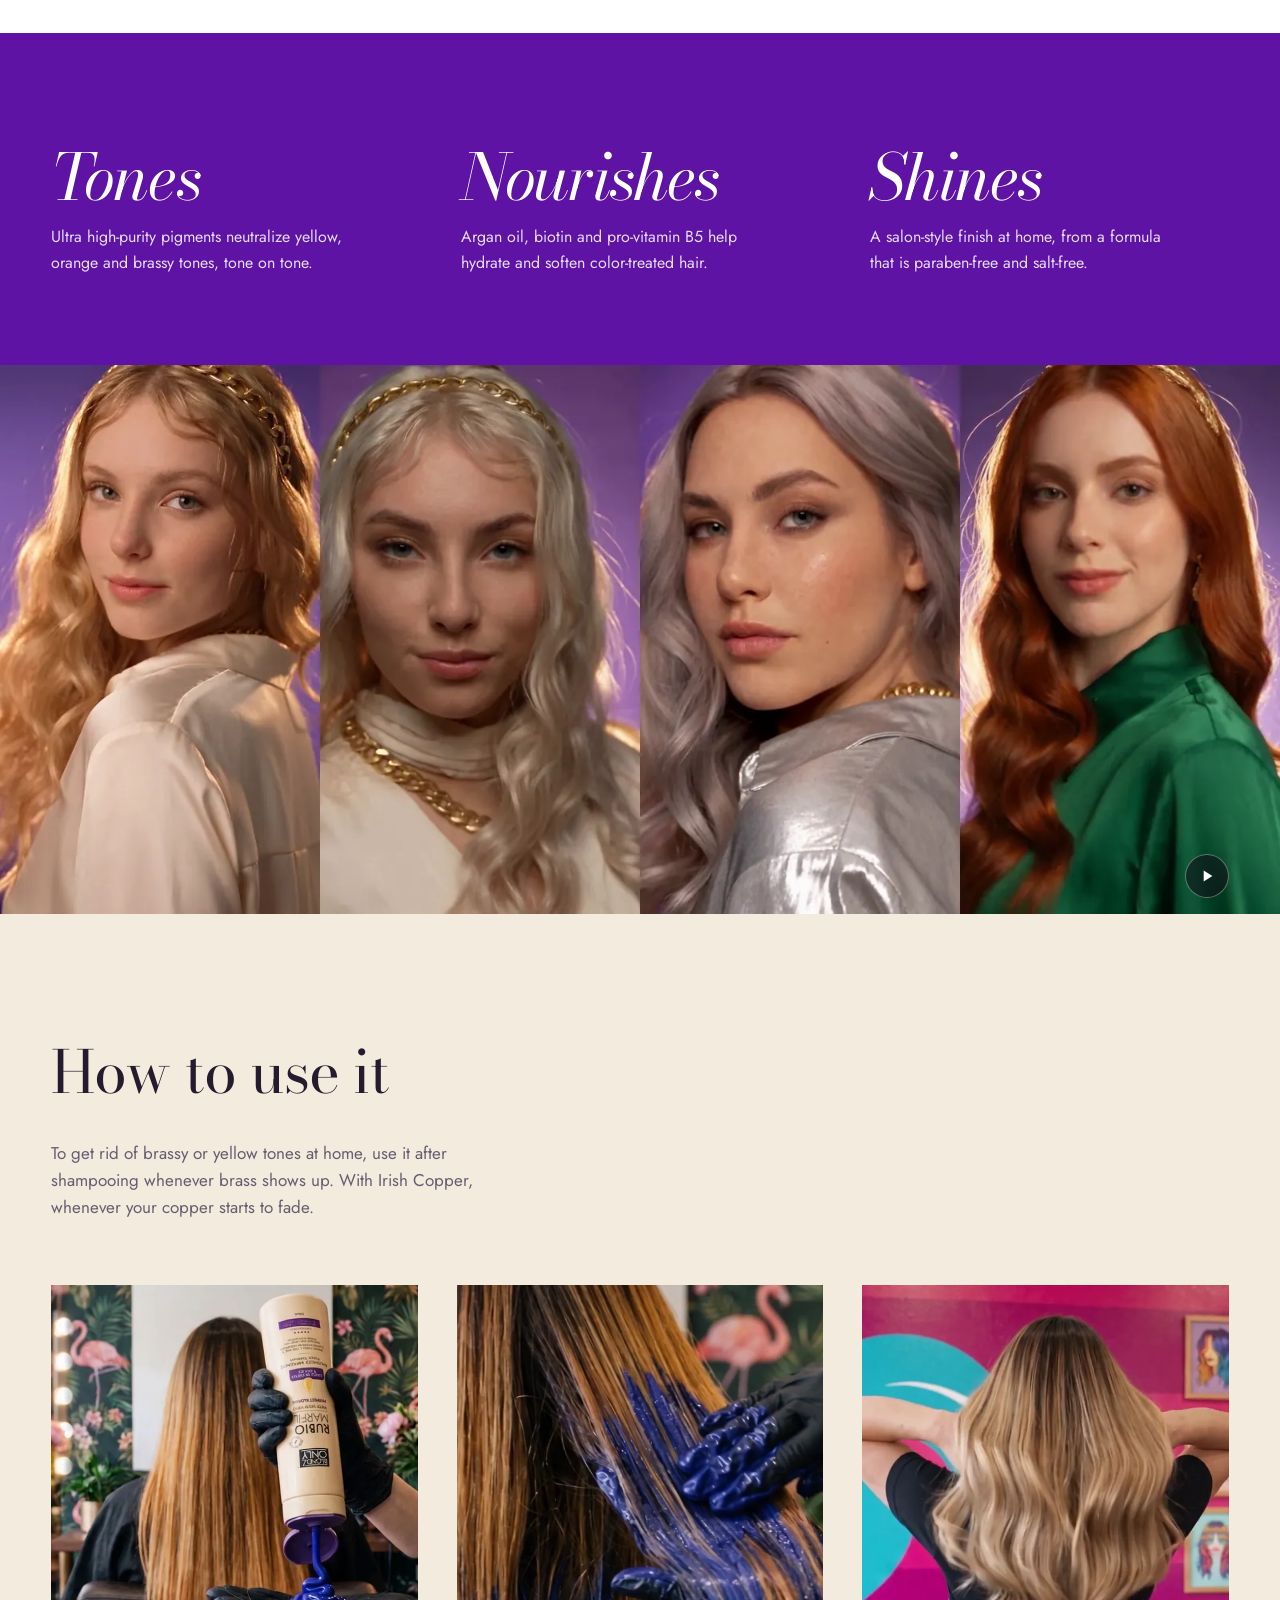
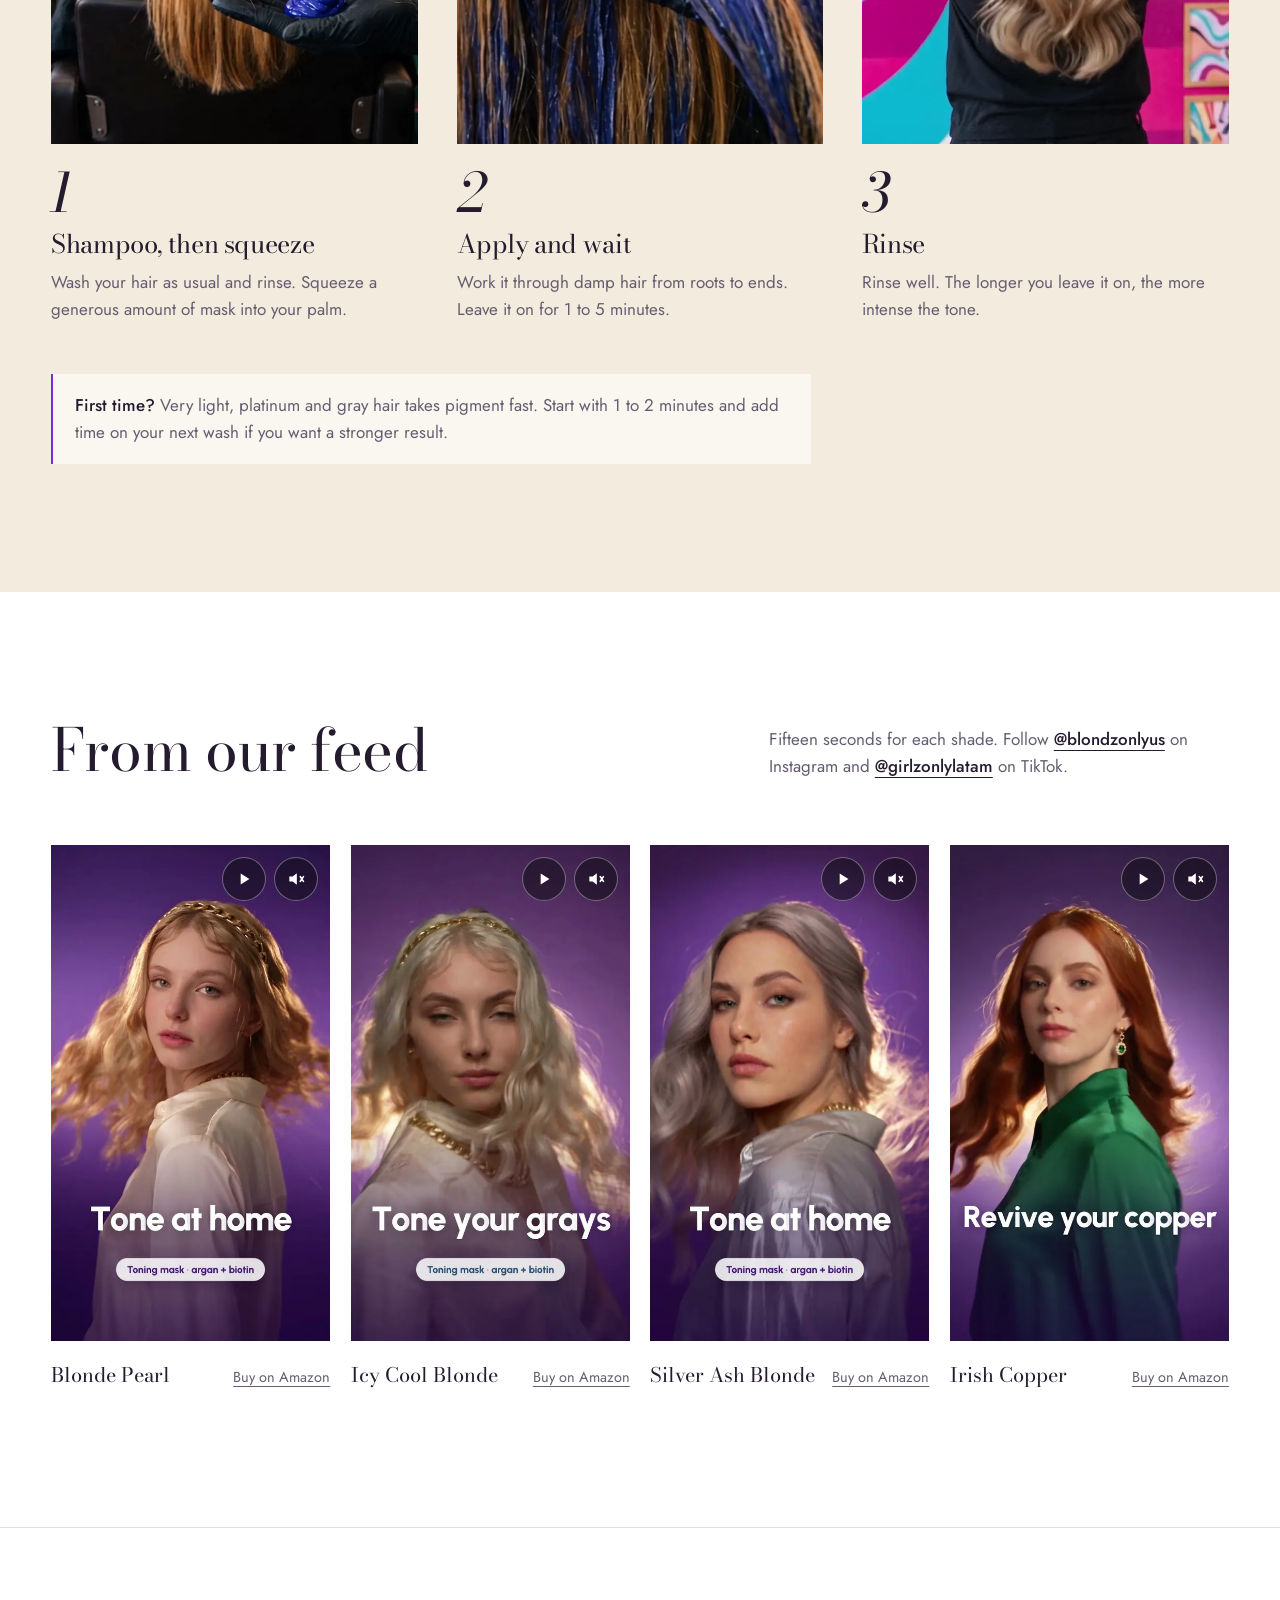
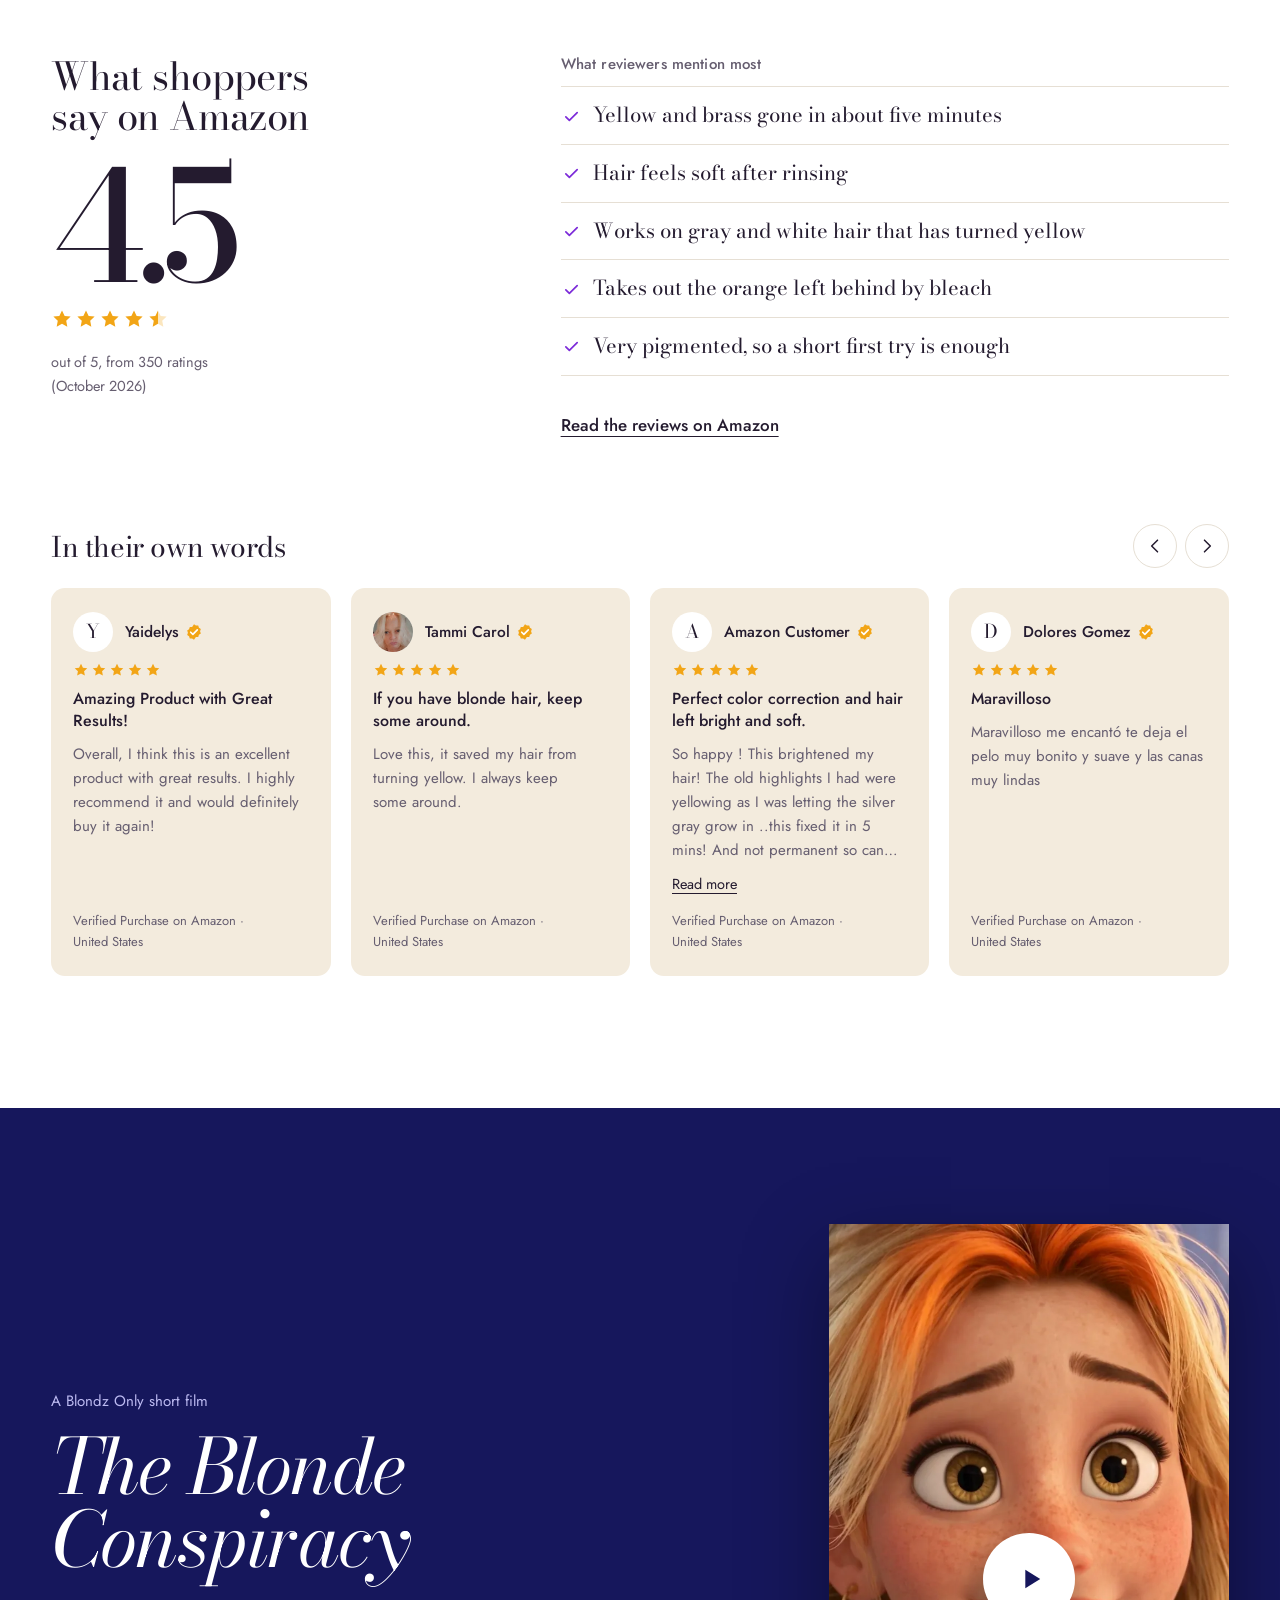
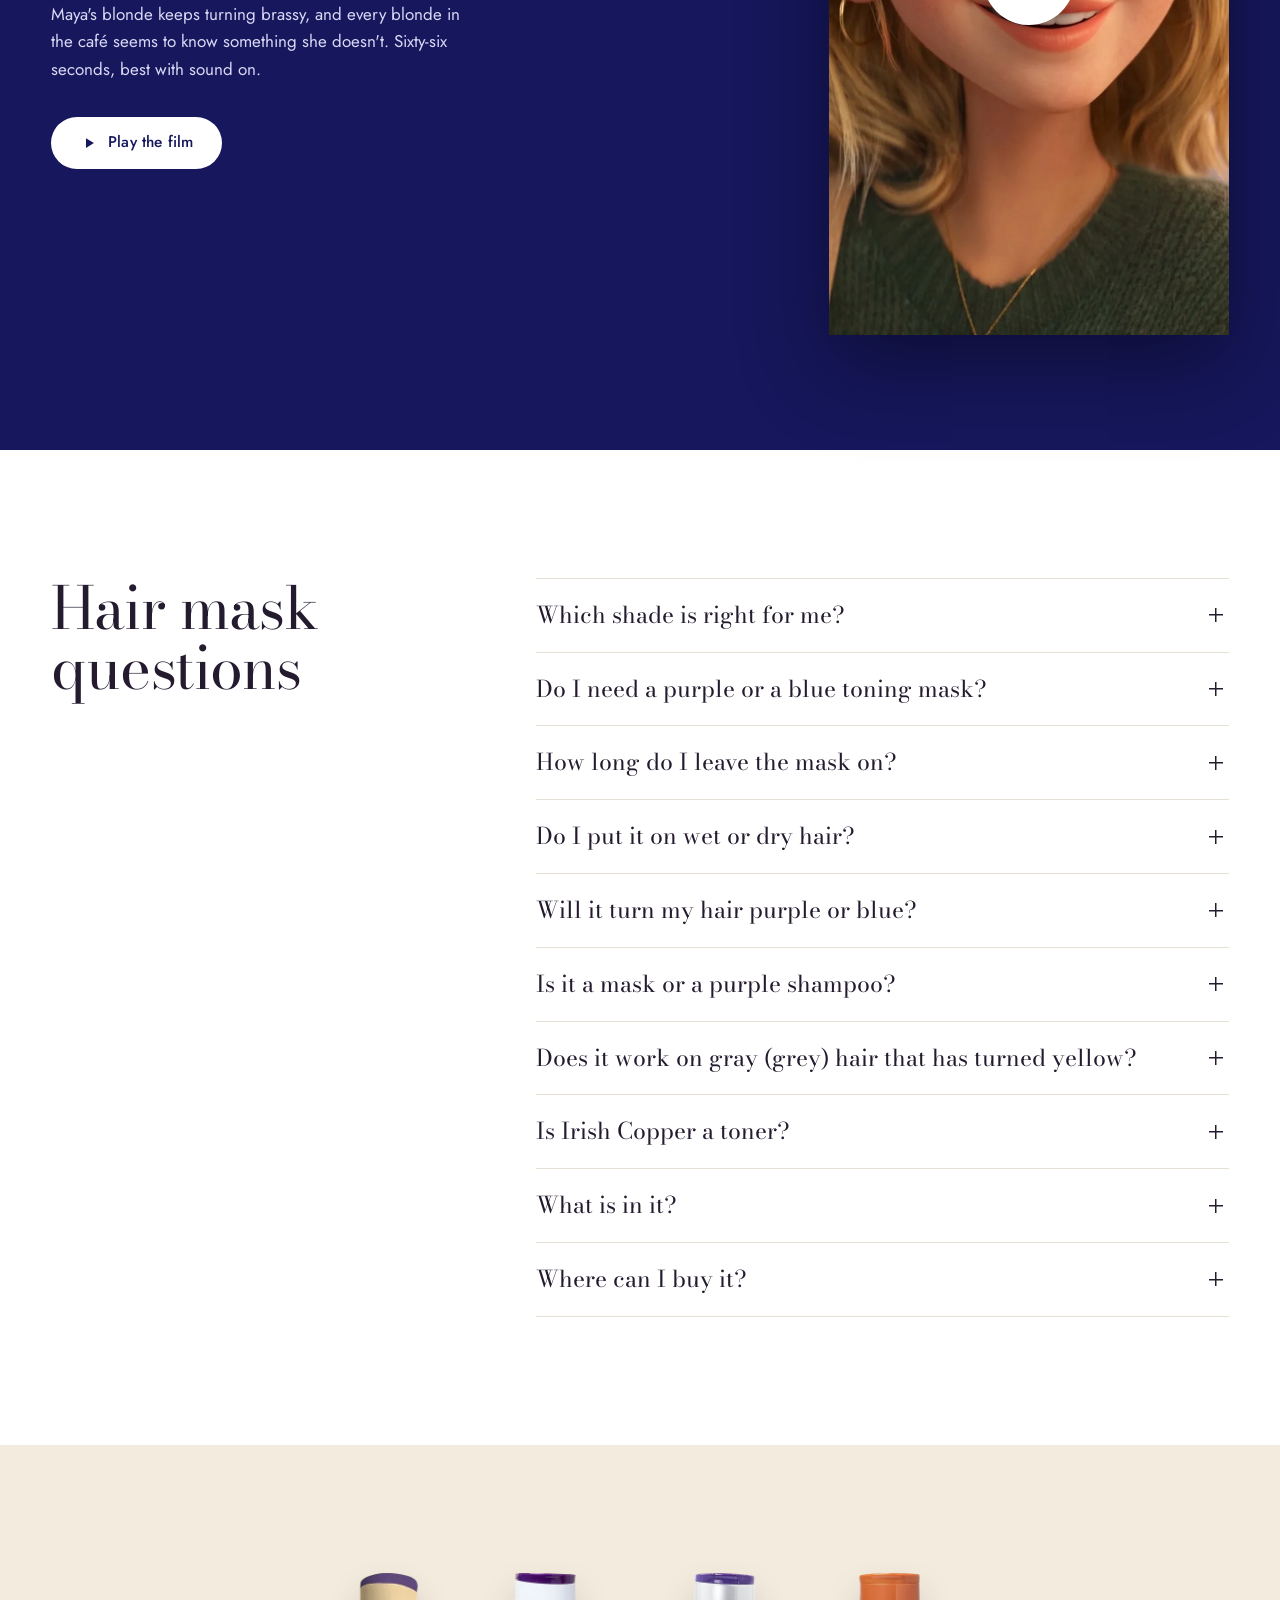
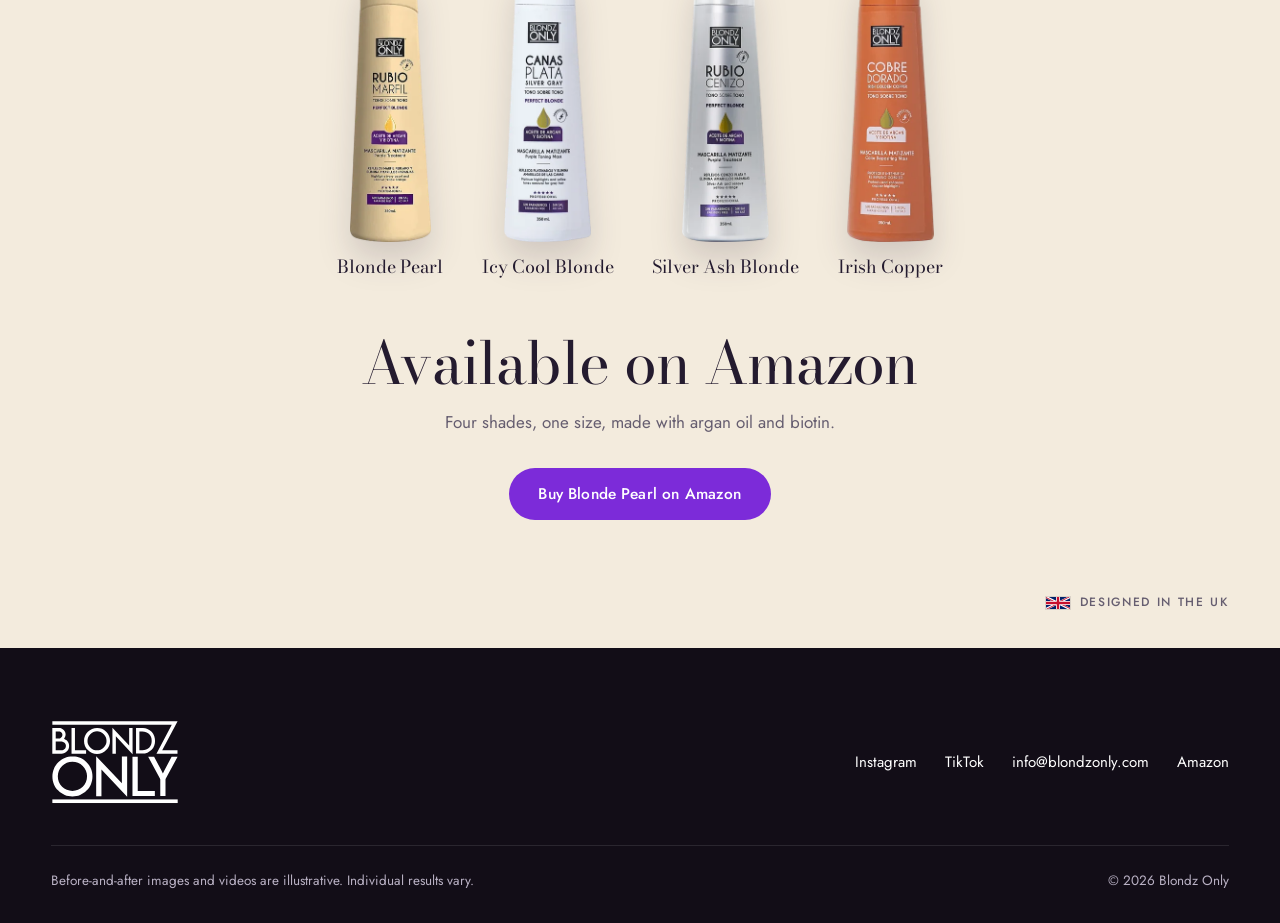
==== commit bc69422e: "Cierre: "Designed in the UK" con la bandera del Reino Unido Pequeño, abajo a la derecha en escritori" ====
--- a/index.html
+++ b/index.html
@@ -699,6 +699,7 @@
     <symbol id="i-arrow" viewBox="0 0 24 24"><path d="M15 5l-7 7 7 7" fill="none" stroke="currentColor" stroke-width="1.8" stroke-linecap="round" stroke-linejoin="round"/></symbol>
     <symbol id="i-caret" viewBox="0 0 24 24"><path d="M7 10l5 5 5-5" fill="none" stroke="currentColor" stroke-width="1.8" stroke-linecap="round" stroke-linejoin="round"/></symbol>
     <symbol id="flag-us" viewBox="0 0 19 10"><path fill="#B22234" d="M0 0h19v10H0z"/><path stroke="#fff" stroke-width=".77" d="M0 1.15h19M0 2.69h19M0 4.23h19M0 5.77h19M0 7.31h19M0 8.85h19"/><path fill="#3C3B6E" d="M0 0h7.6v5.38H0z"/></symbol>
+    <symbol id="flag-uk" viewBox="0 0 60 30"><clipPath id="uk-s"><path d="M0,0v30h60V0z"/></clipPath><clipPath id="uk-t"><path d="M30,15h30v15zv15H0zH0V0zV0h30z"/></clipPath><g clip-path="url(#uk-s)"><path d="M0,0v30h60V0z" fill="#012169"/><path d="M0,0 60,30M60,0 0,30" stroke="#fff" stroke-width="6"/><path d="M0,0 60,30M60,0 0,30" clip-path="url(#uk-t)" stroke="#C8102E" stroke-width="4"/><path d="M30,0v30M0,15h60" stroke="#fff" stroke-width="10"/><path d="M30,0v30M0,15h60" stroke="#C8102E" stroke-width="6"/></g></symbol>
     <symbol id="flag-eu" viewBox="0 0 30 20"><path fill="#003399" d="M0 0h30v20H0z"/><g fill="#FFCC00"><circle cx="15" cy="3.4" r=".95"/><circle cx="18.3" cy="4.28" r=".95"/><circle cx="20.72" cy="6.7" r=".95"/><circle cx="21.6" cy="10" r=".95"/><circle cx="20.72" cy="13.3" r=".95"/><circle cx="18.3" cy="15.72" r=".95"/><circle cx="15" cy="16.6" r=".95"/><circle cx="11.7" cy="15.72" r=".95"/><circle cx="9.28" cy="13.3" r=".95"/><circle cx="8.4" cy="10" r=".95"/><circle cx="9.28" cy="6.7" r=".95"/><circle cx="11.7" cy="4.28" r=".95"/></g></symbol>
   </defs>
 </svg>
@@ -1133,6 +1134,7 @@
       <h2 id="final-title">Available on <span class="js-store">Amazon</span></h2>
       <p class="sec-sub">Four shades, one size, made with argan oil and biotin.</p>
       <a class="btn btn-primary js-buy" href="https://www.amazon.com/dp/B093TJ5RKK?maas=maas_adg_369E5A74EAA2CB78DB9522463912D435_afap_abs&amp;ref_=aa_maas&amp;tag=maas" target="_blank" rel="noopener"><span class="js-buy-label">Buy Blonde Pearl on Amazon</span></a>
+      <p class="designed-in"><svg class="flag-uk" aria-hidden="true"><use href="#flag-uk"/></svg>Designed in the UK</p>
     </div>
   </section>
 
--- a/assets/css/site.css
+++ b/assets/css/site.css
@@ -429,6 +429,12 @@
 .lineup-item:hover img { transform: translateY(-6px); }
 .lineup-item:hover span { color: var(--violet); }
 .final .sec-sub { margin: 16px auto 32px; }
+.final { position: relative; }
+.designed-in { display: inline-flex; align-items: center; gap: 10px; margin-top: 30px; font-size: 12px; font-weight: 500; letter-spacing: .14em; text-transform: uppercase; color: var(--ink-2); }
+.flag-uk { width: 24px; height: 12px; flex: none; box-shadow: 0 0 0 1px rgba(36, 27, 47, .12); }
+@media (min-width: 861px) {
+  .designed-in { position: absolute; right: max(var(--gutter), calc((100vw - var(--max)) / 2 + var(--gutter))); bottom: 36px; margin: 0; }
+}
 
 /* ---------- footer ---------- */
 .site-footer { background: var(--night); color: #B9B1C4; padding: clamp(48px, 6vw, 72px) var(--gutter) calc(32px + env(safe-area-inset-bottom)); }
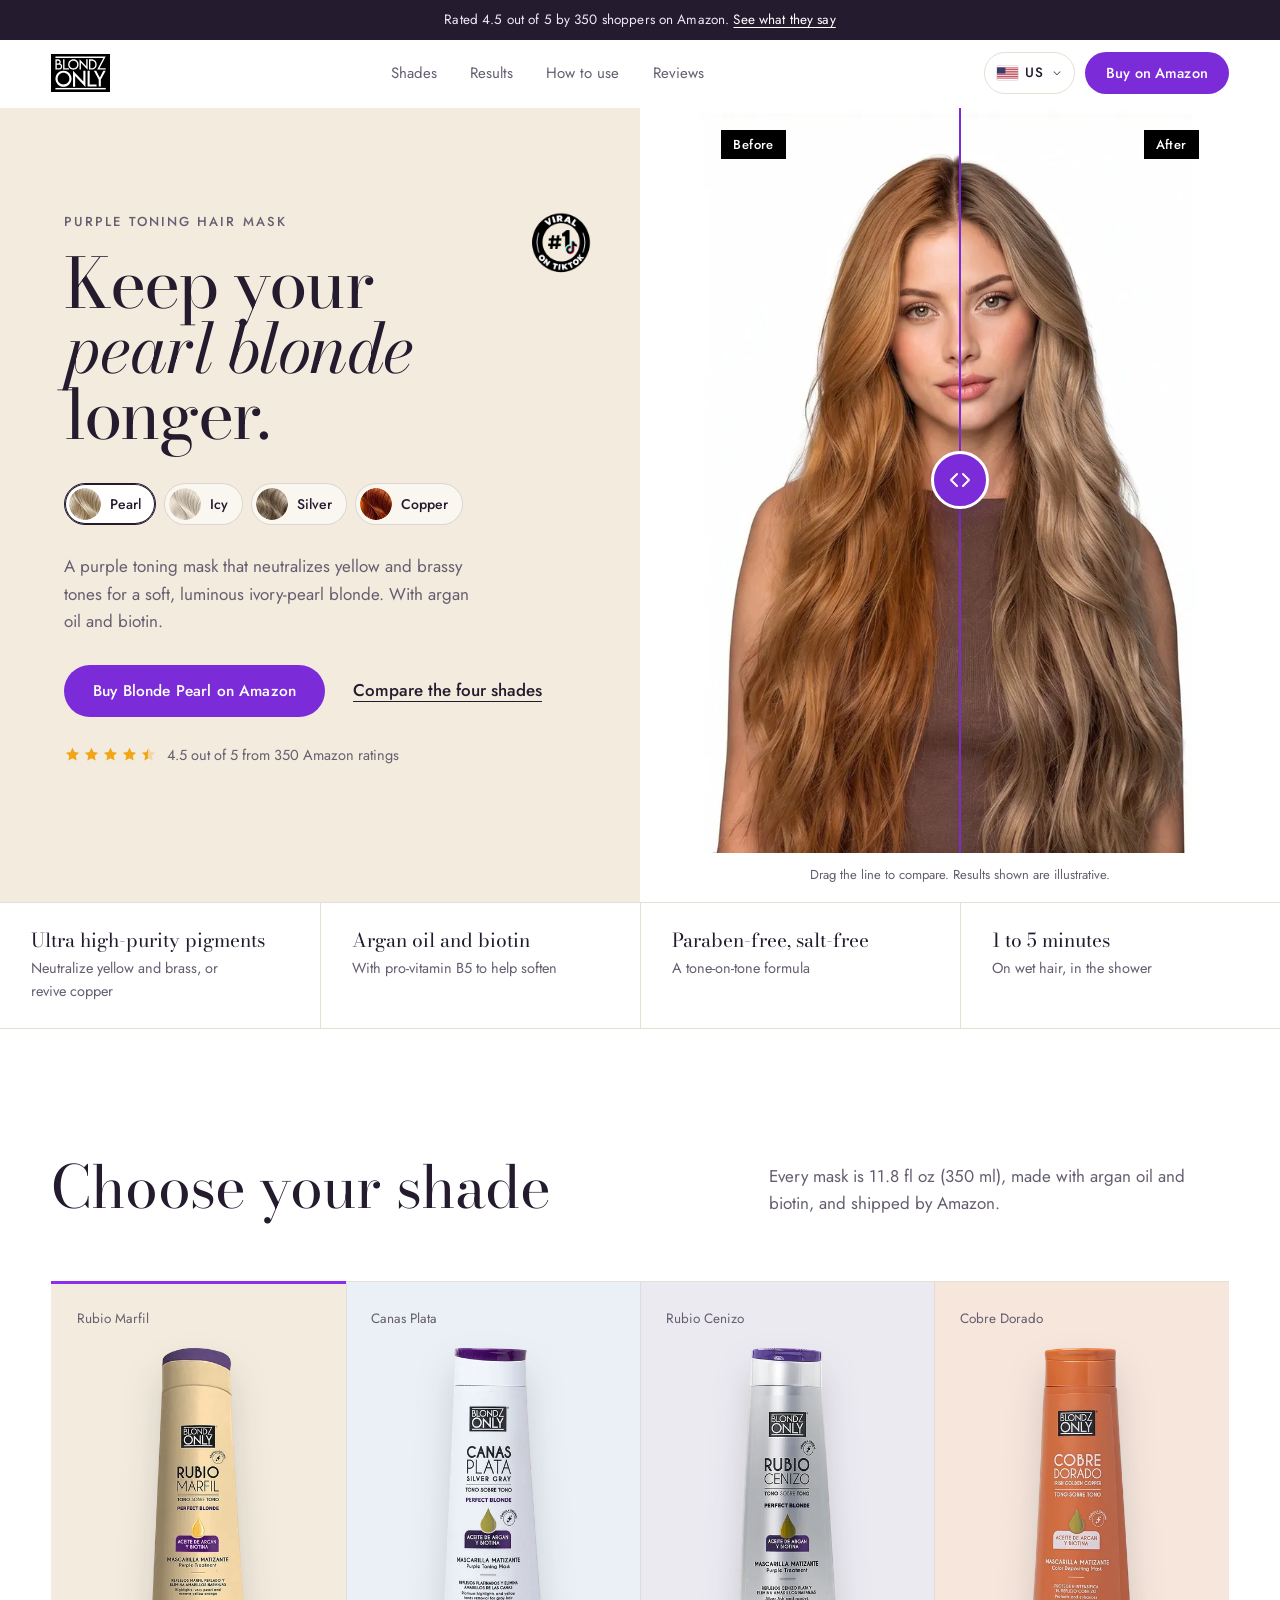
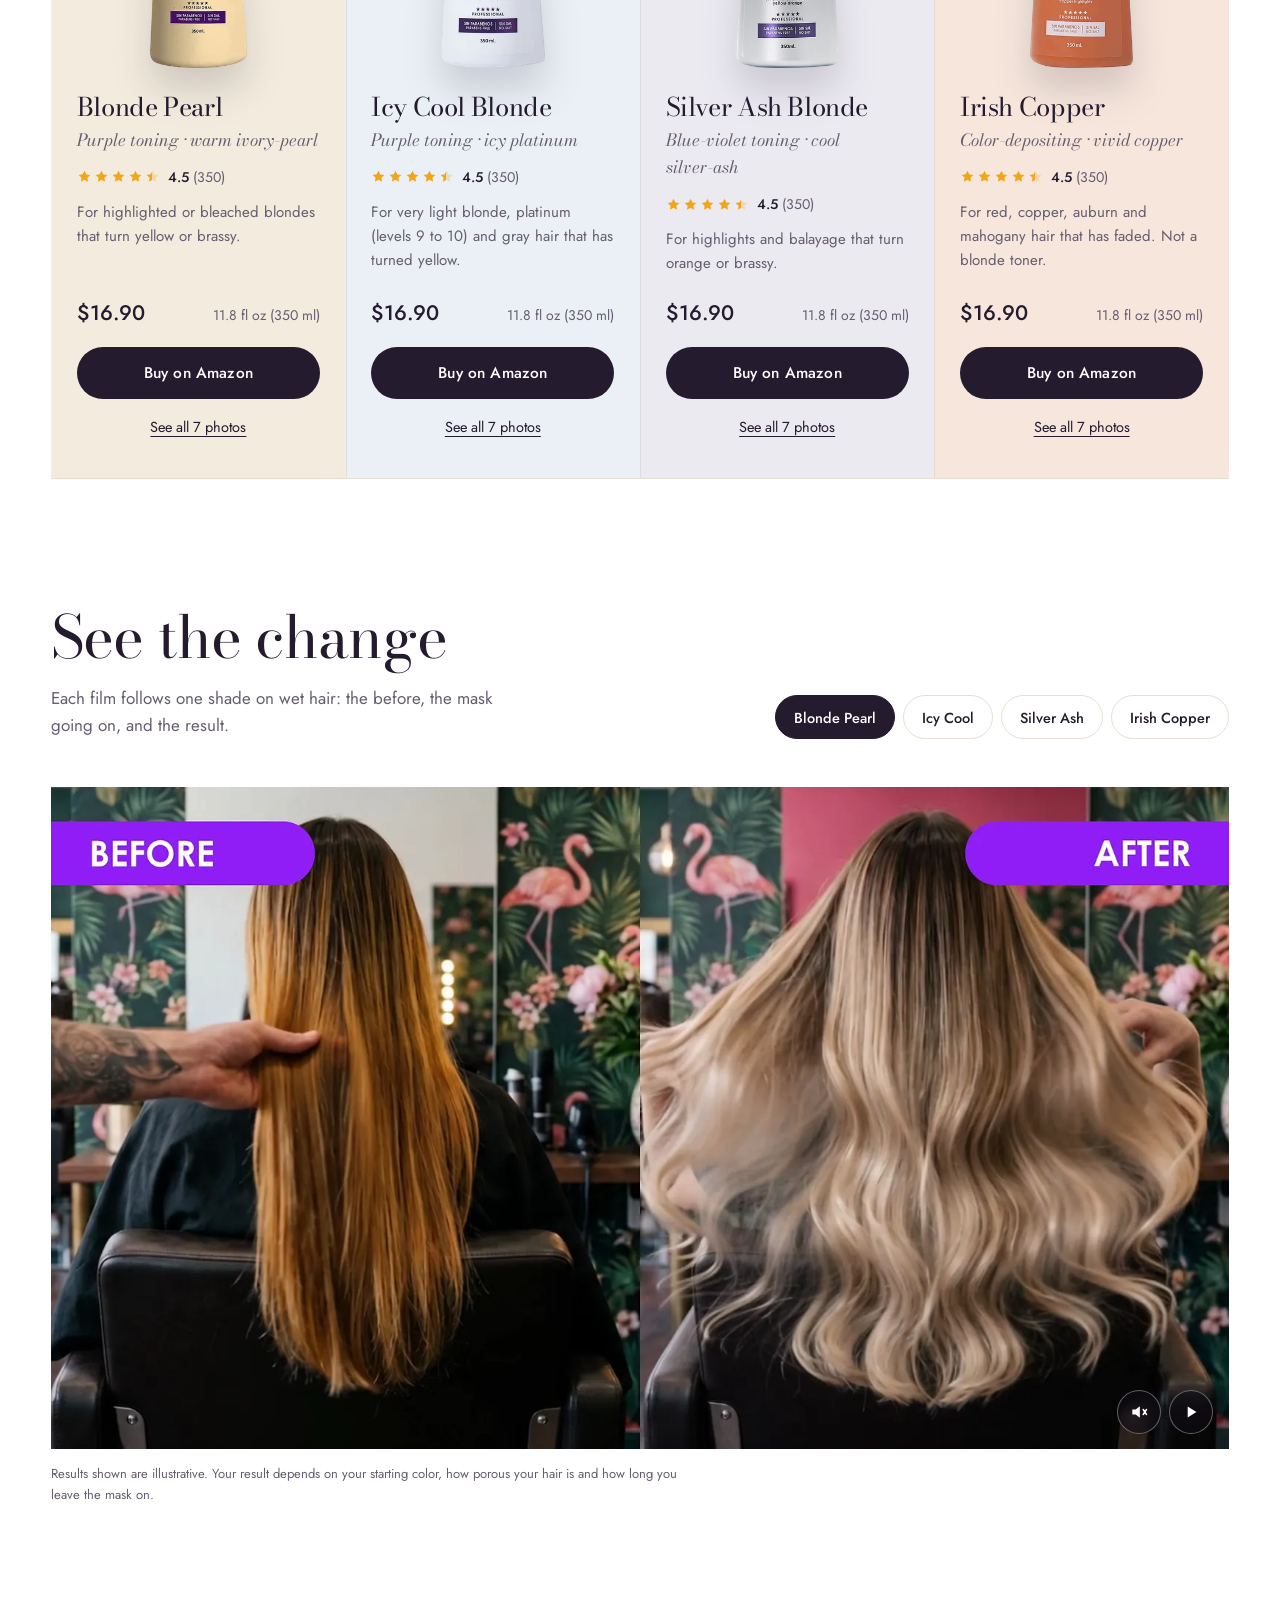
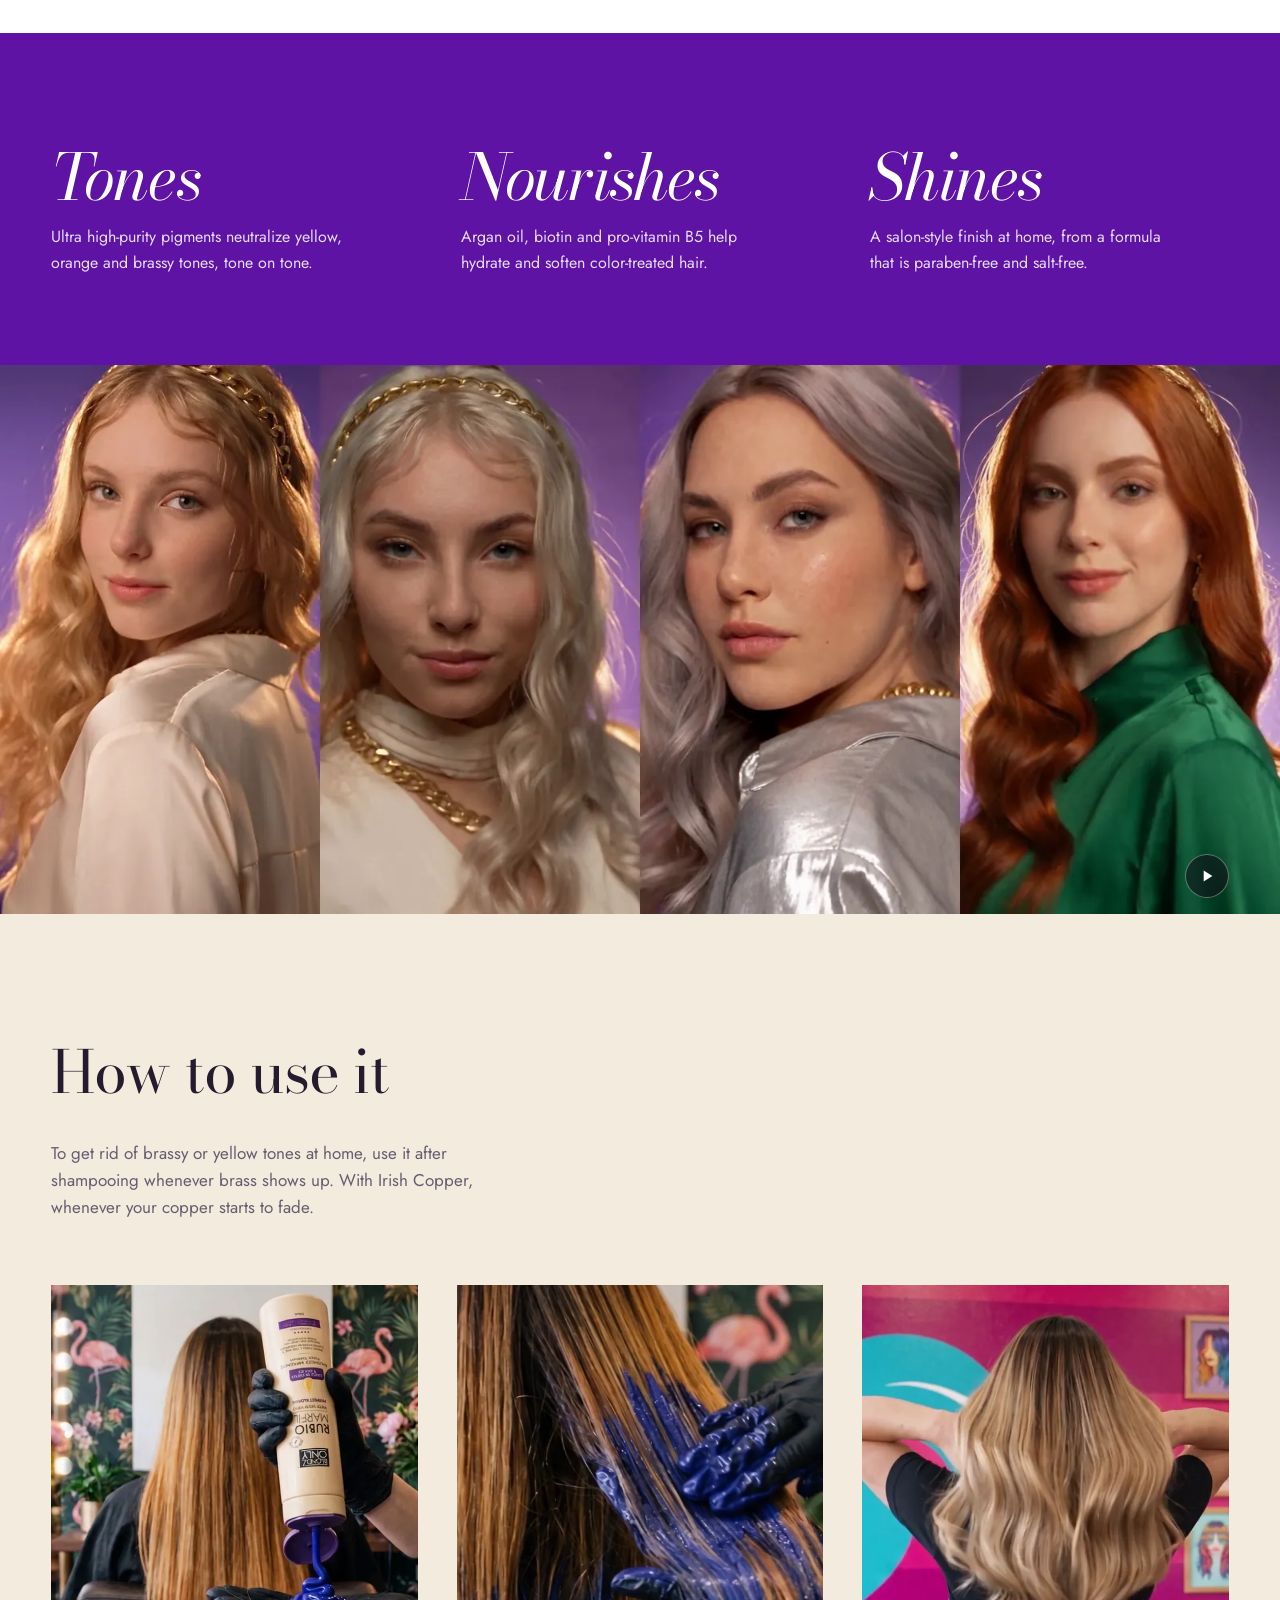
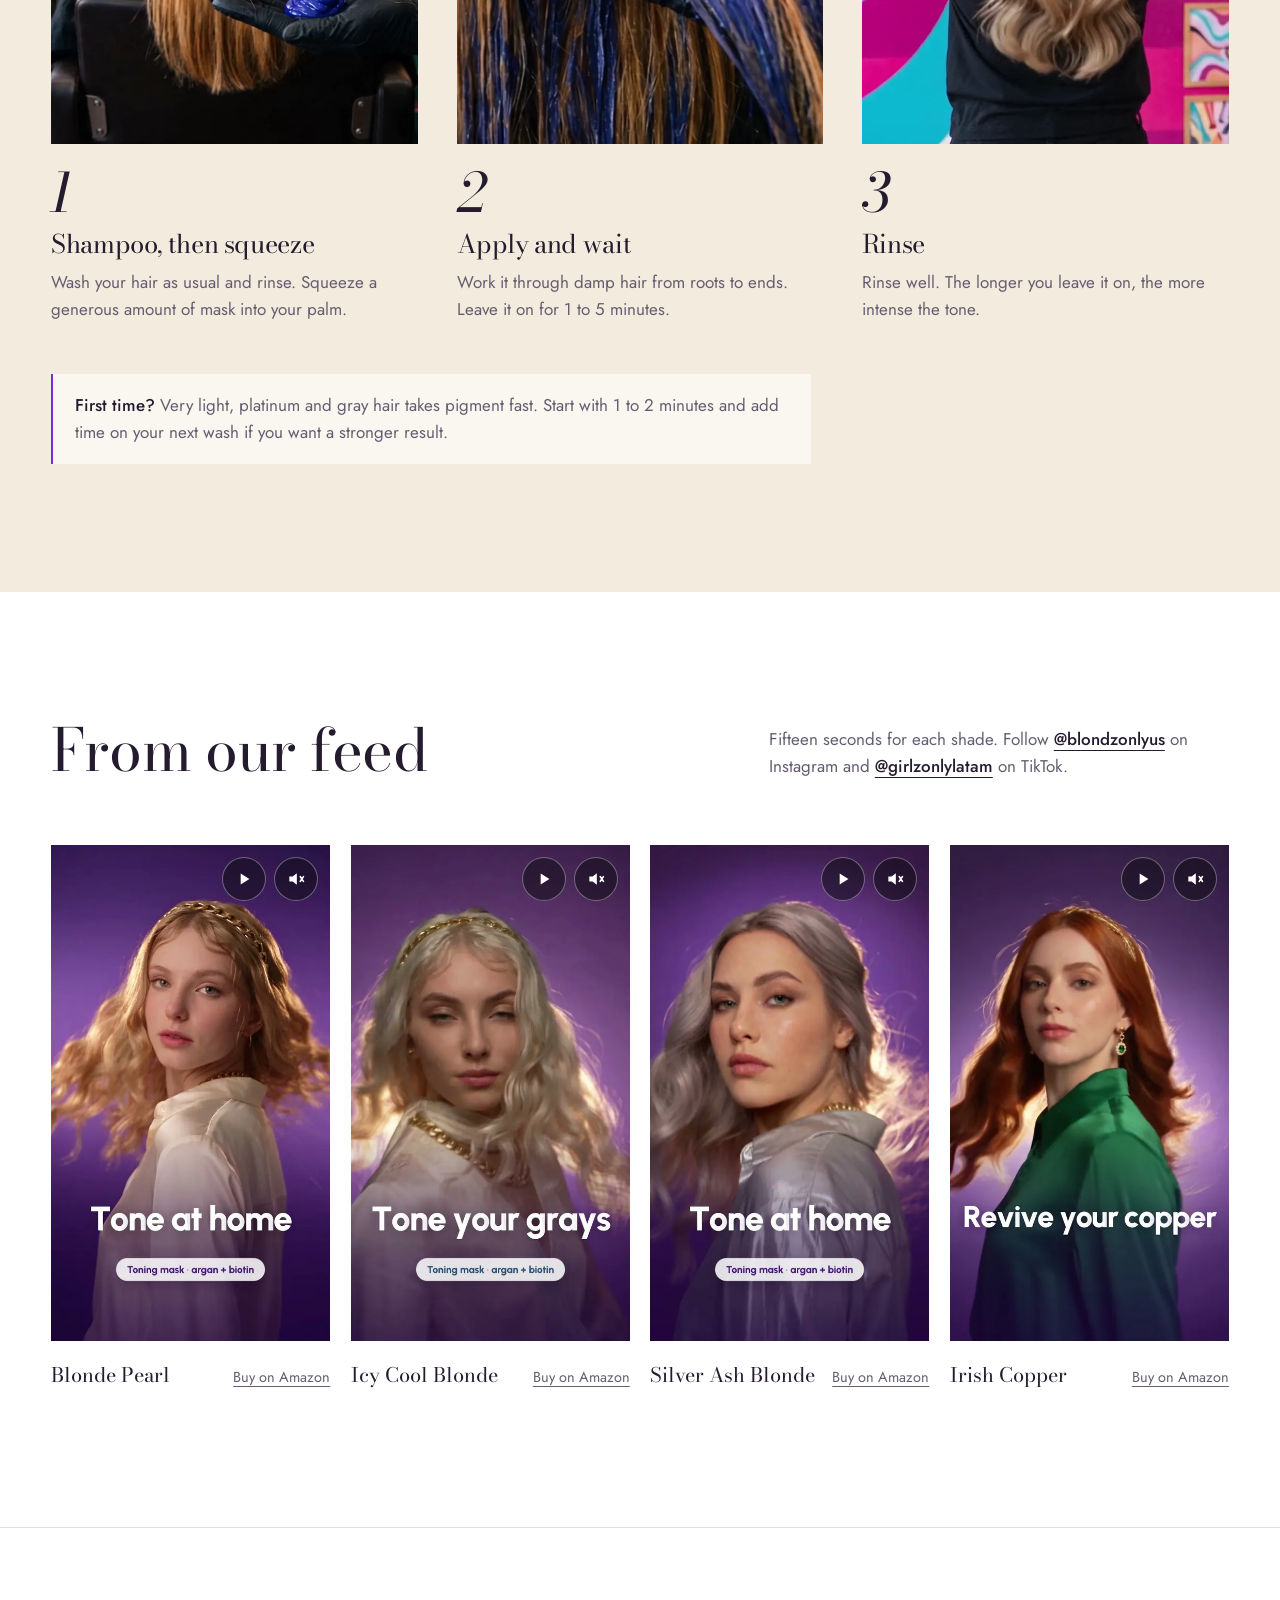
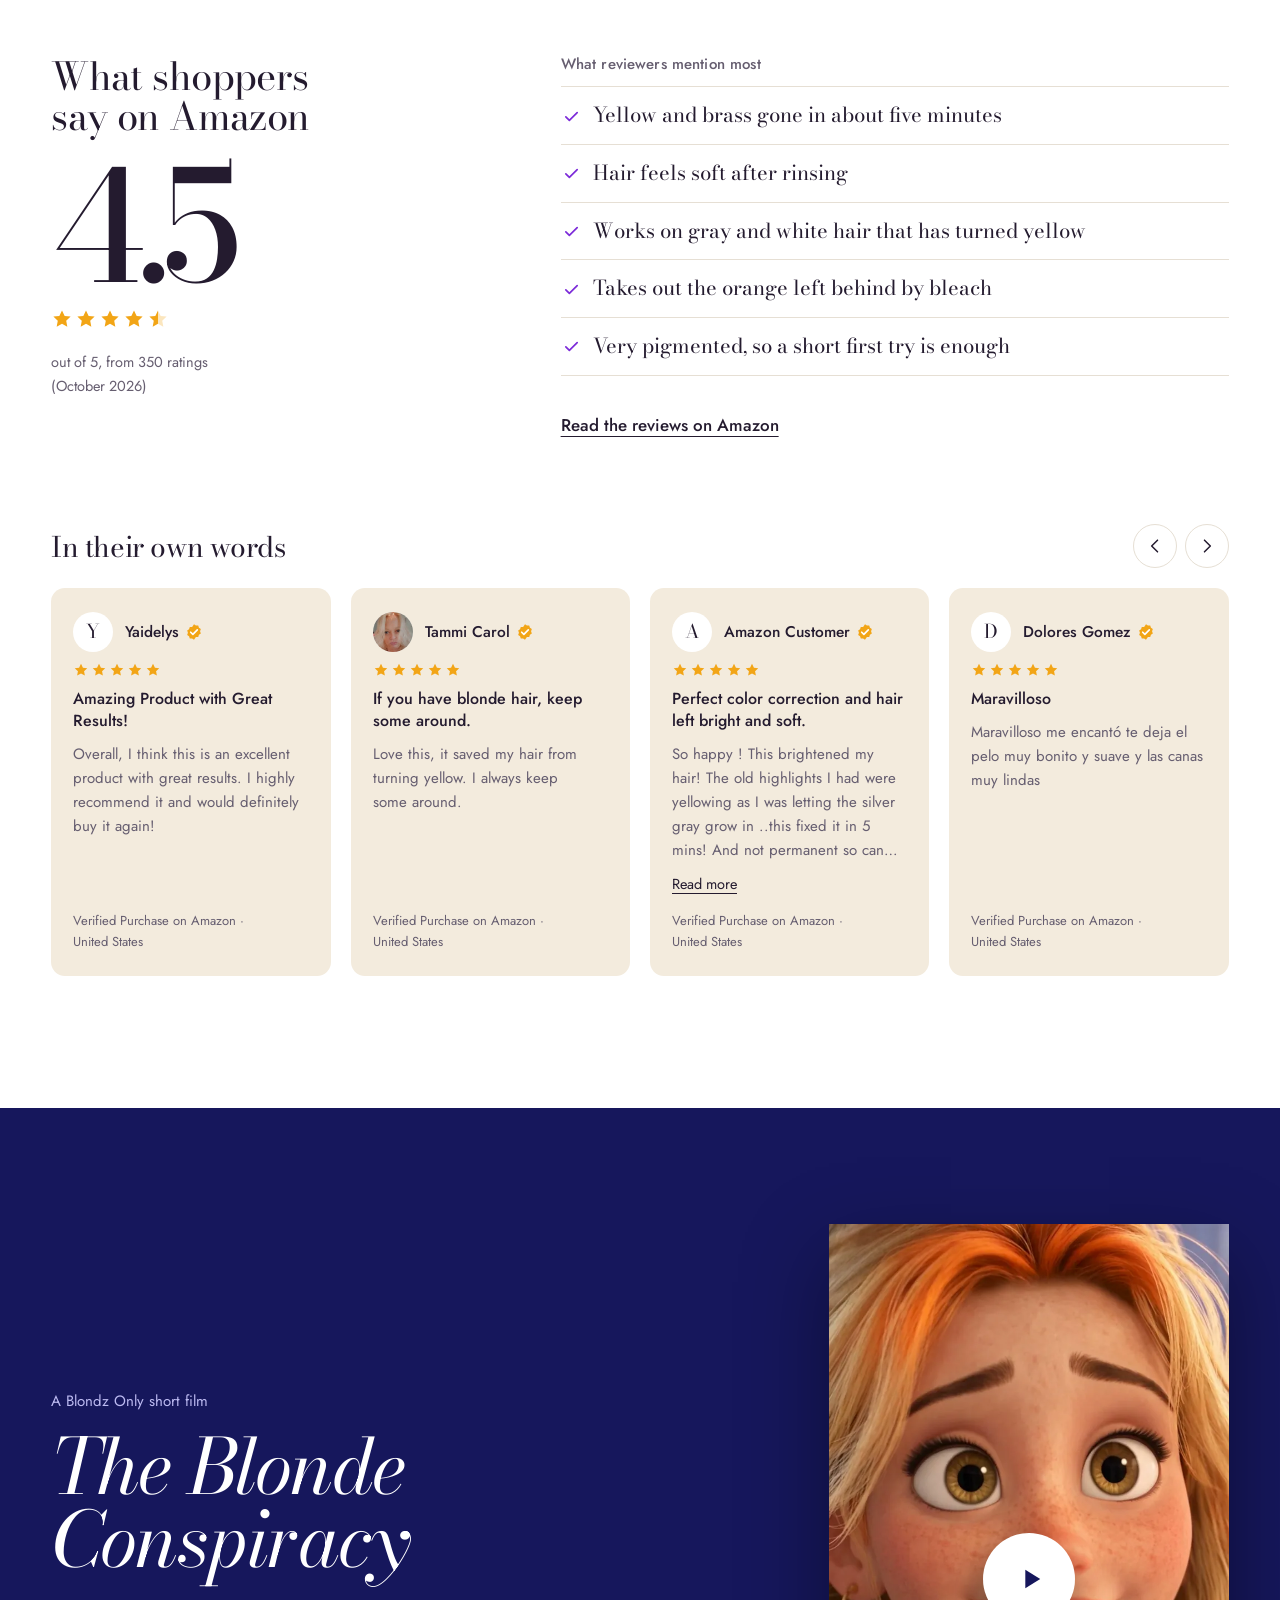
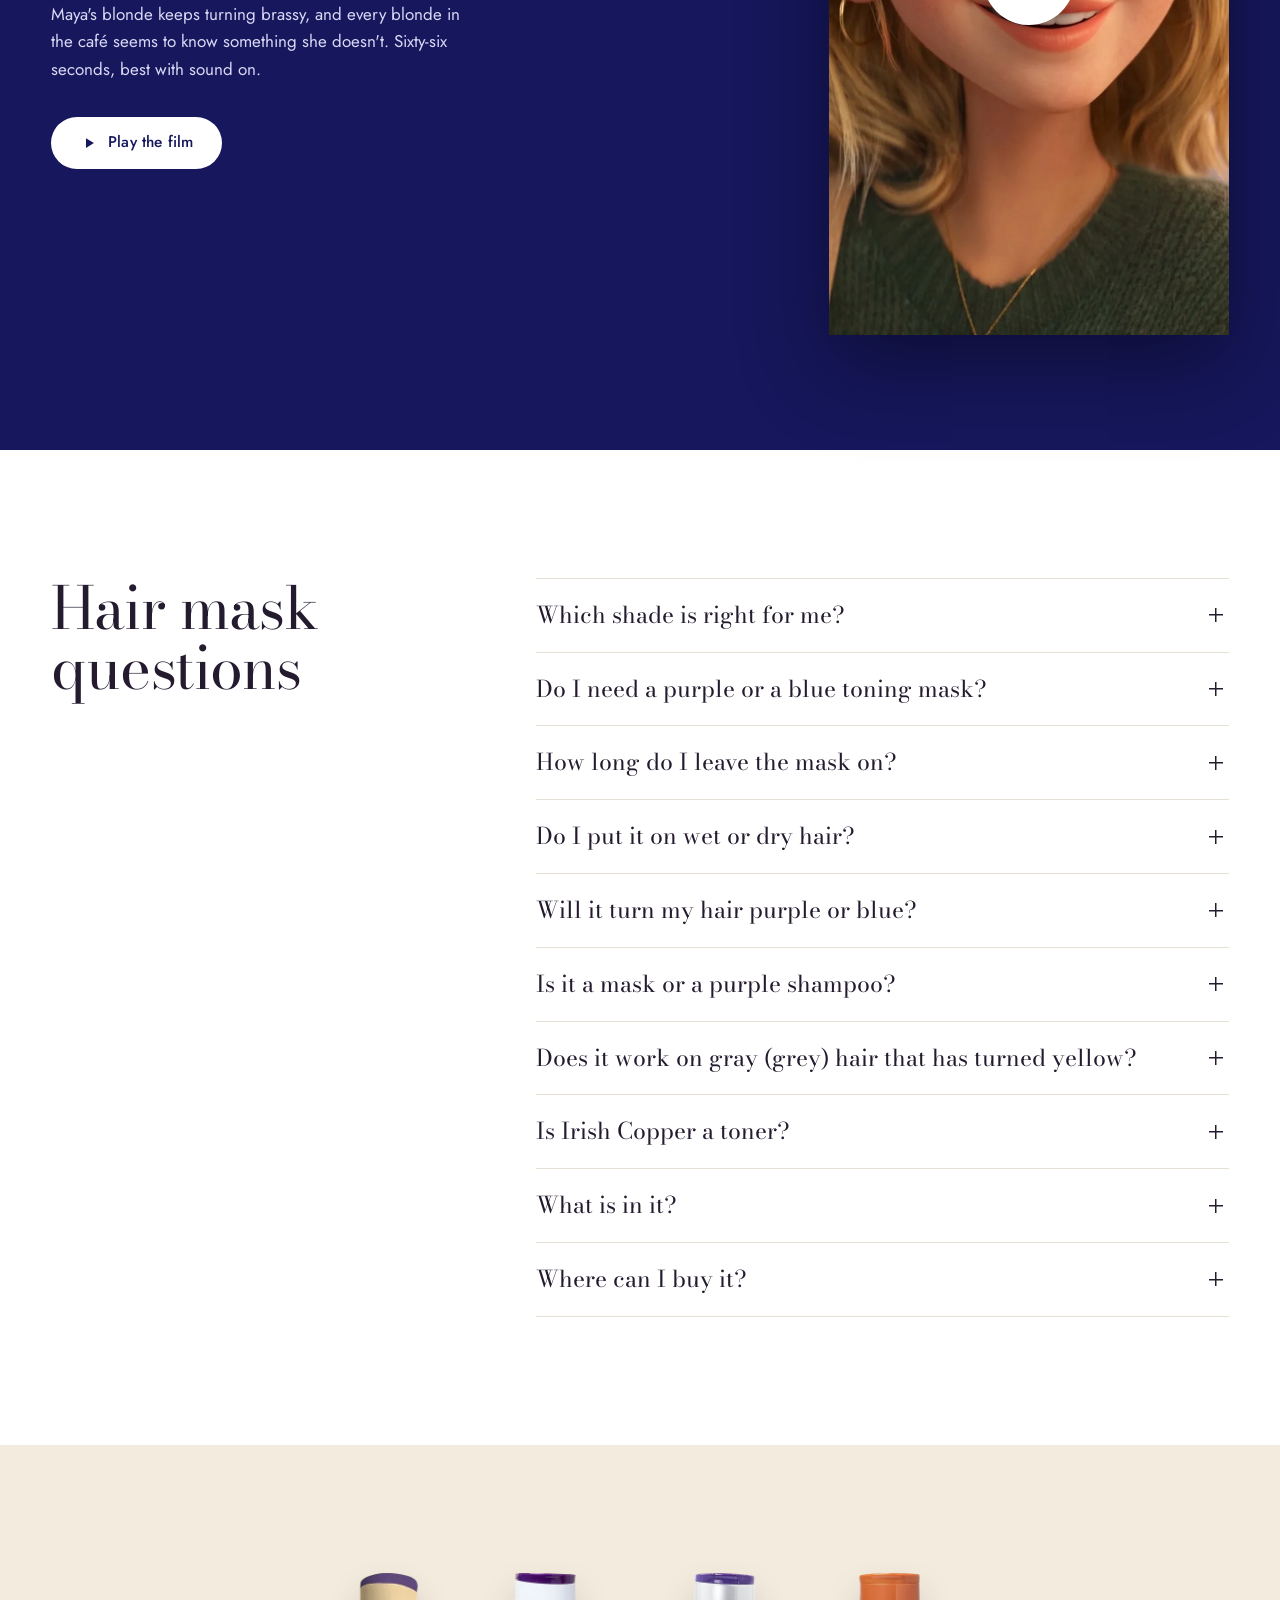
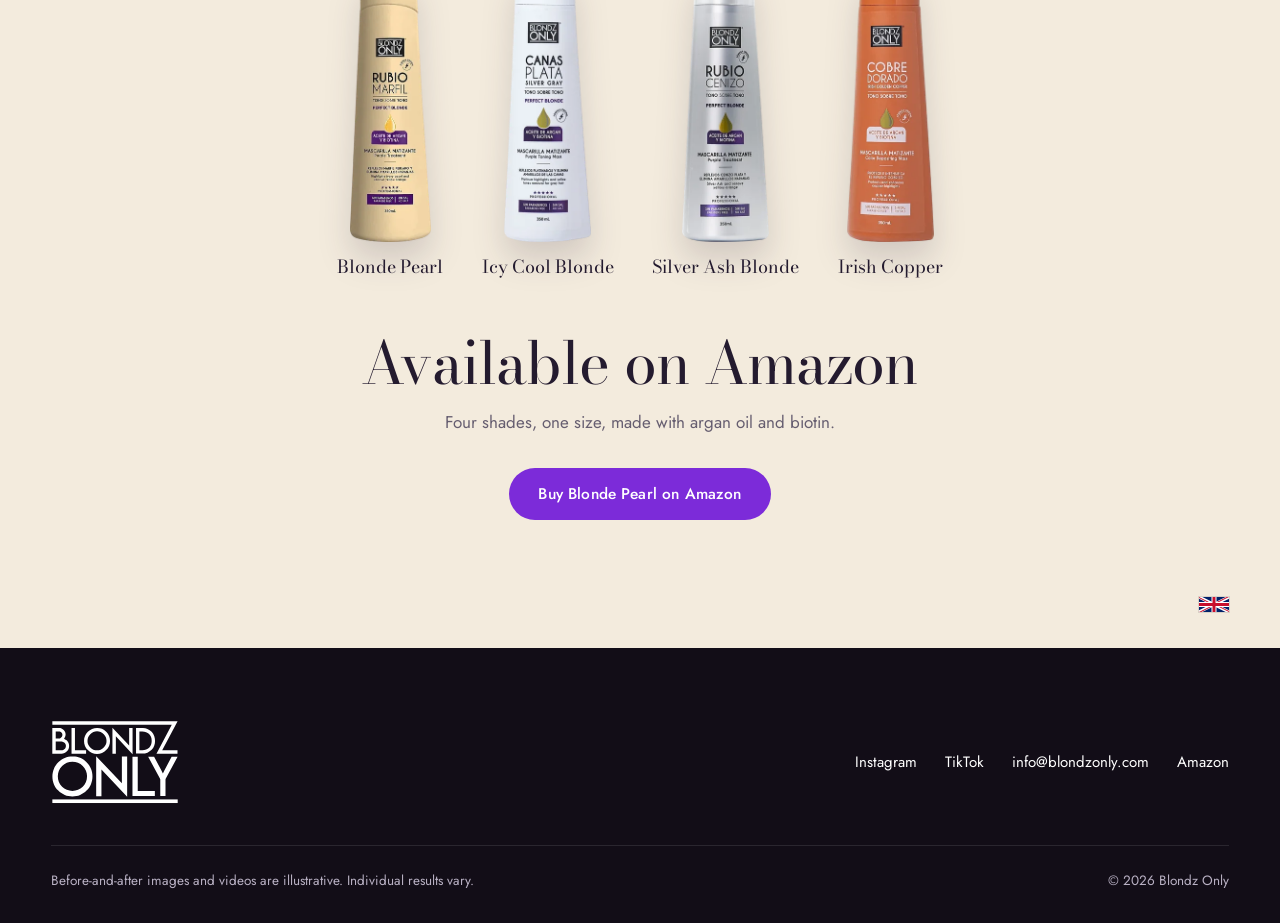
==== commit a03e2a7b: "Cierre: solo la bandera del Reino Unido, sin el texto "Designed in the UK" El texto queda como etiqu" ====
--- a/index.html
+++ b/index.html
@@ -1134,7 +1134,7 @@
       <h2 id="final-title">Available on <span class="js-store">Amazon</span></h2>
       <p class="sec-sub">Four shades, one size, made with argan oil and biotin.</p>
       <a class="btn btn-primary js-buy" href="https://www.amazon.com/dp/B093TJ5RKK?maas=maas_adg_369E5A74EAA2CB78DB9522463912D435_afap_abs&amp;ref_=aa_maas&amp;tag=maas" target="_blank" rel="noopener"><span class="js-buy-label">Buy Blonde Pearl on Amazon</span></a>
-      <p class="designed-in"><svg class="flag-uk" aria-hidden="true"><use href="#flag-uk"/></svg>Designed in the UK</p>
+      <p class="designed-in"><svg class="flag-uk" role="img" aria-label="Designed in the UK"><title>Designed in the UK</title><use href="#flag-uk"/></svg></p>
     </div>
   </section>
 
--- a/assets/css/site.css
+++ b/assets/css/site.css
@@ -430,8 +430,8 @@
 .lineup-item:hover span { color: var(--violet); }
 .final .sec-sub { margin: 16px auto 32px; }
 .final { position: relative; }
-.designed-in { display: inline-flex; align-items: center; gap: 10px; margin-top: 30px; font-size: 12px; font-weight: 500; letter-spacing: .14em; text-transform: uppercase; color: var(--ink-2); }
-.flag-uk { width: 24px; height: 12px; flex: none; box-shadow: 0 0 0 1px rgba(36, 27, 47, .12); }
+.designed-in { display: flex; justify-content: center; align-items: center; gap: 10px; margin-top: 30px; font-size: 12px; font-weight: 500; letter-spacing: .14em; text-transform: uppercase; color: var(--ink-2); }
+.flag-uk { width: 30px; height: 15px; flex: none; box-shadow: 0 0 0 1px rgba(36, 27, 47, .12); }
 @media (min-width: 861px) {
   .designed-in { position: absolute; right: max(var(--gutter), calc((100vw - var(--max)) / 2 + var(--gutter))); bottom: 36px; margin: 0; }
 }
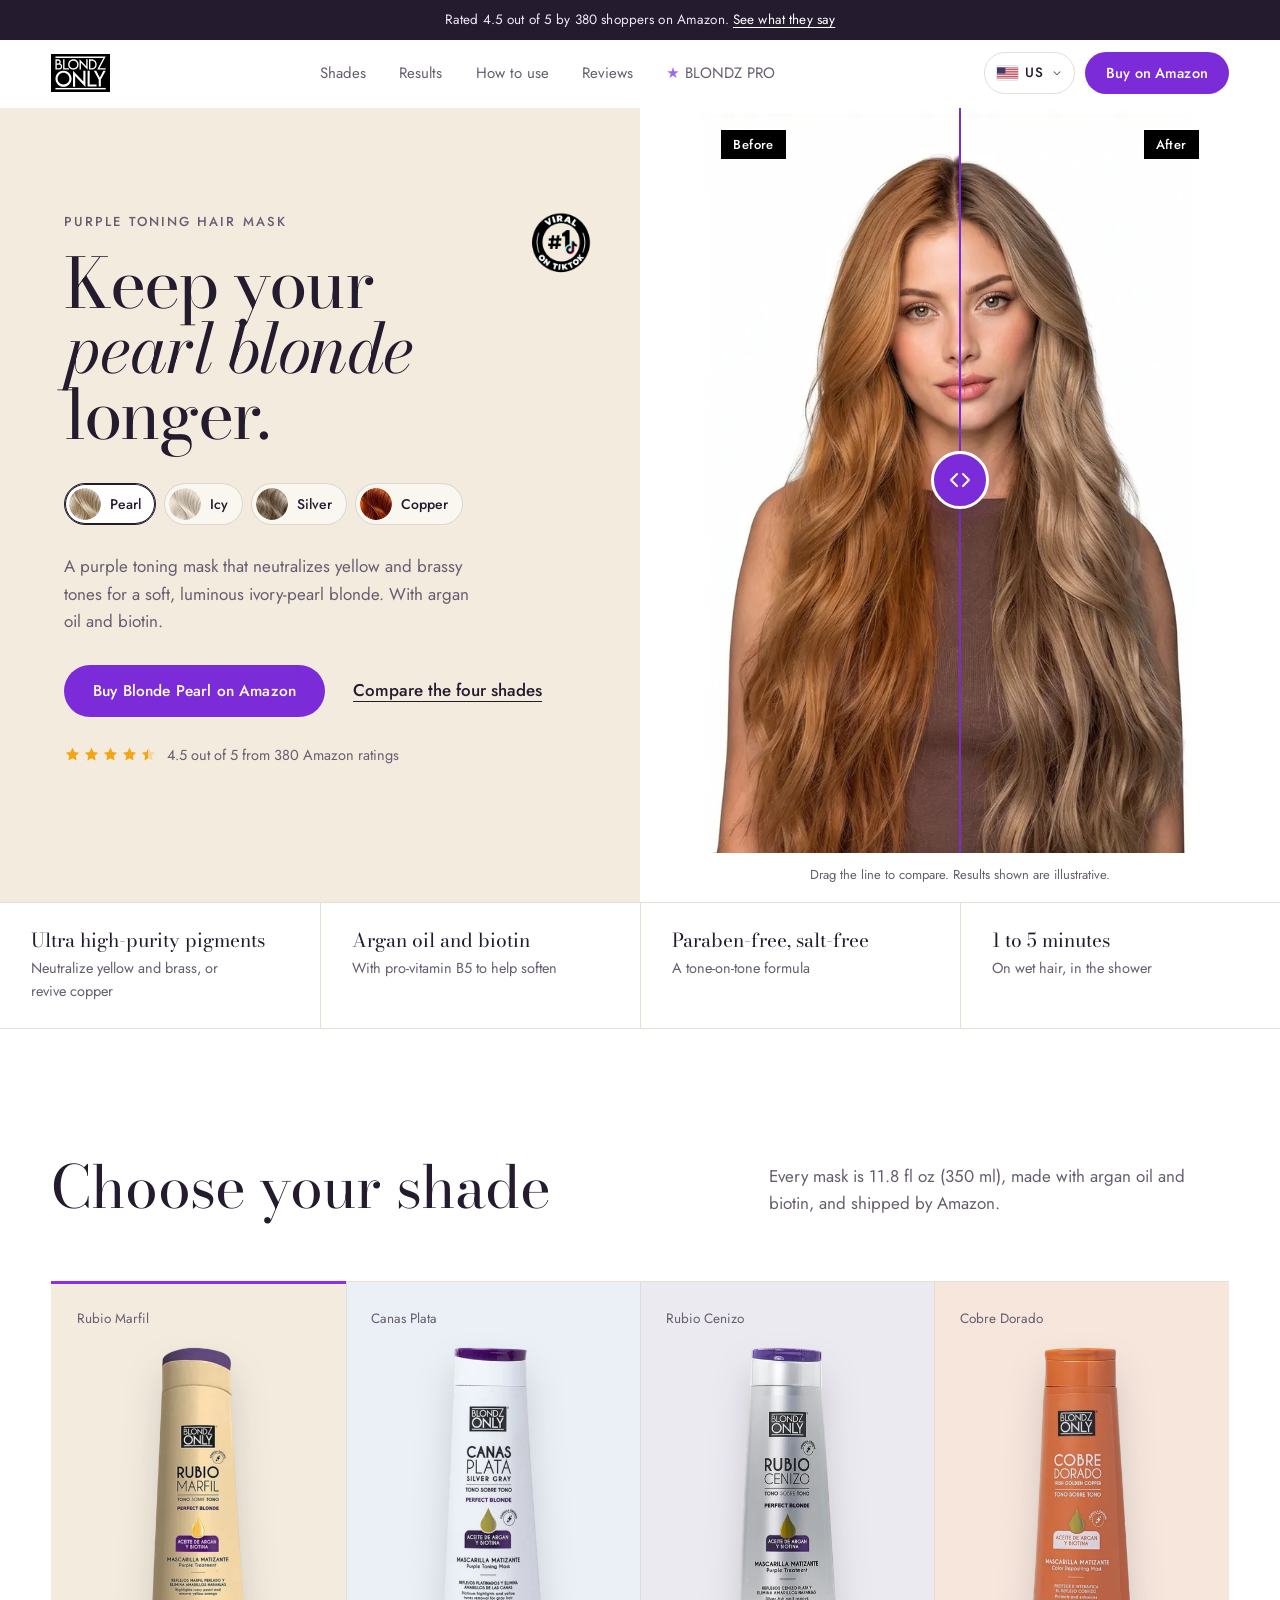
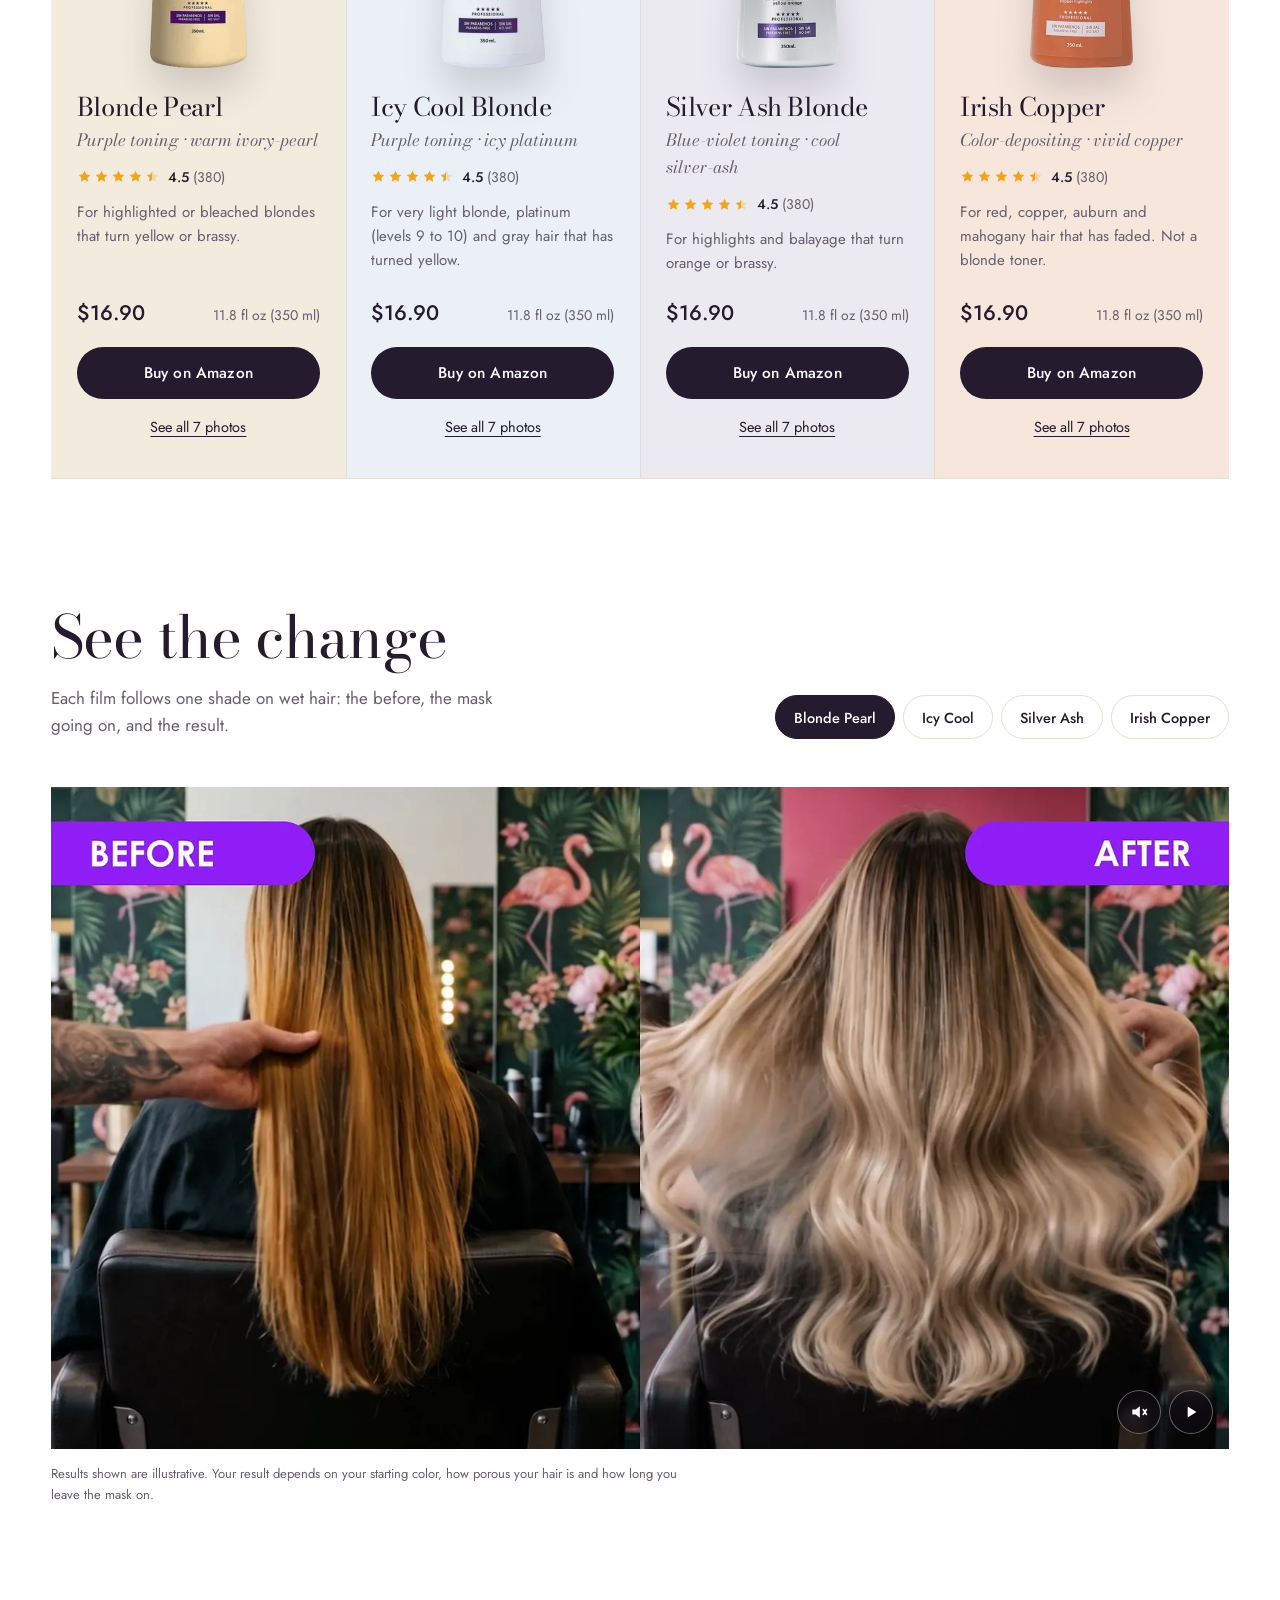
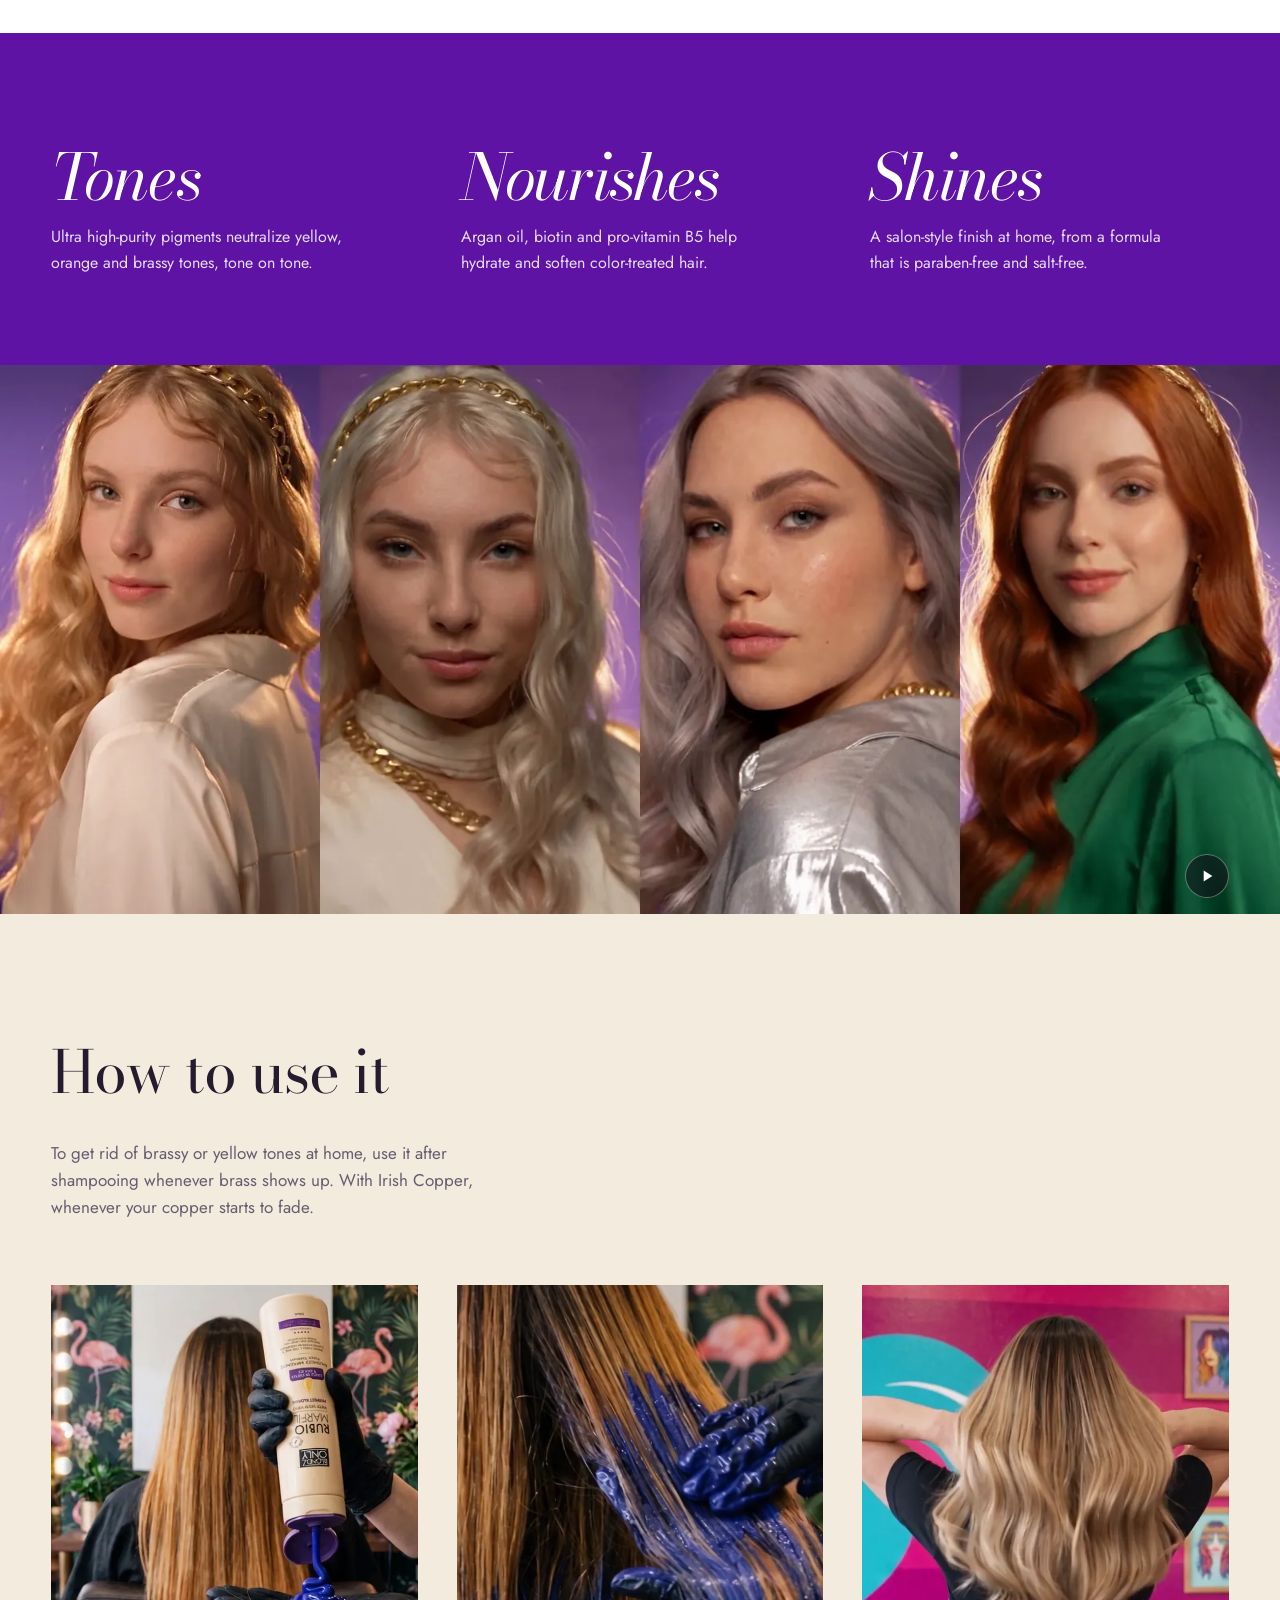
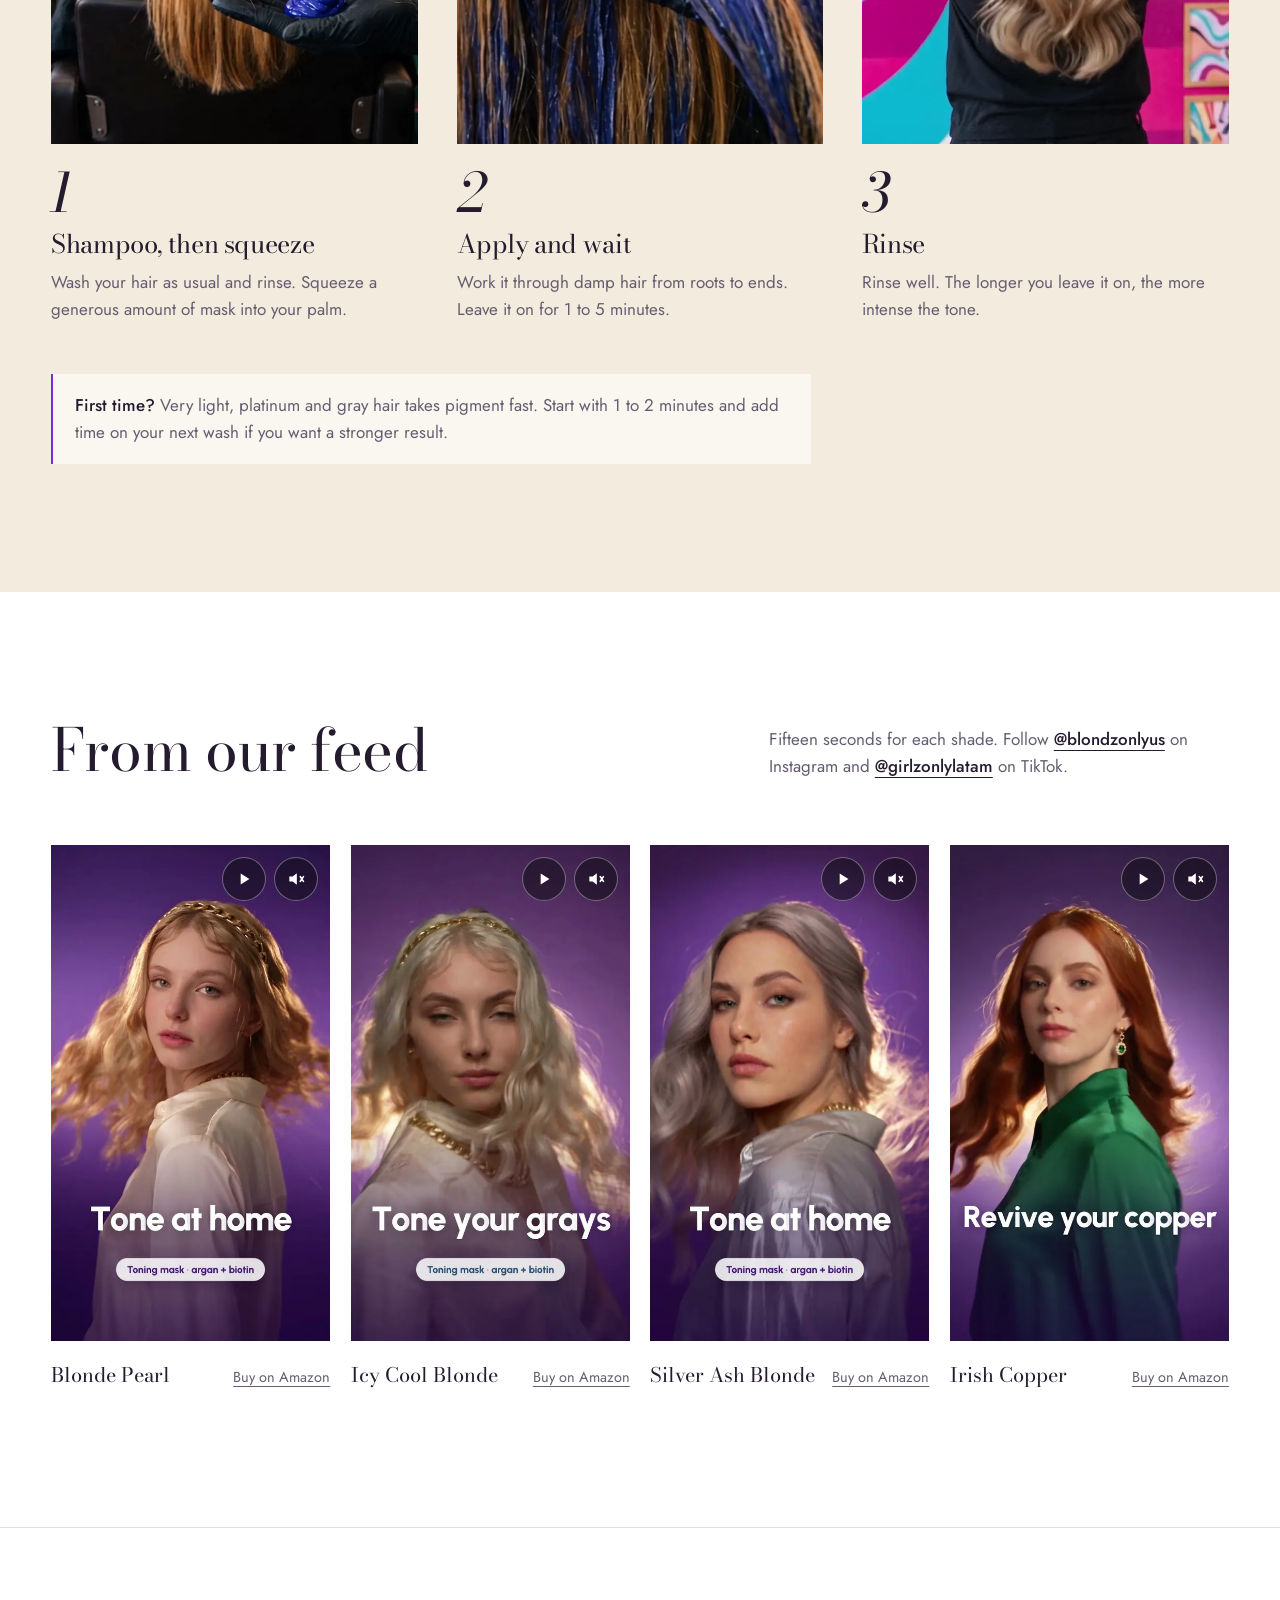
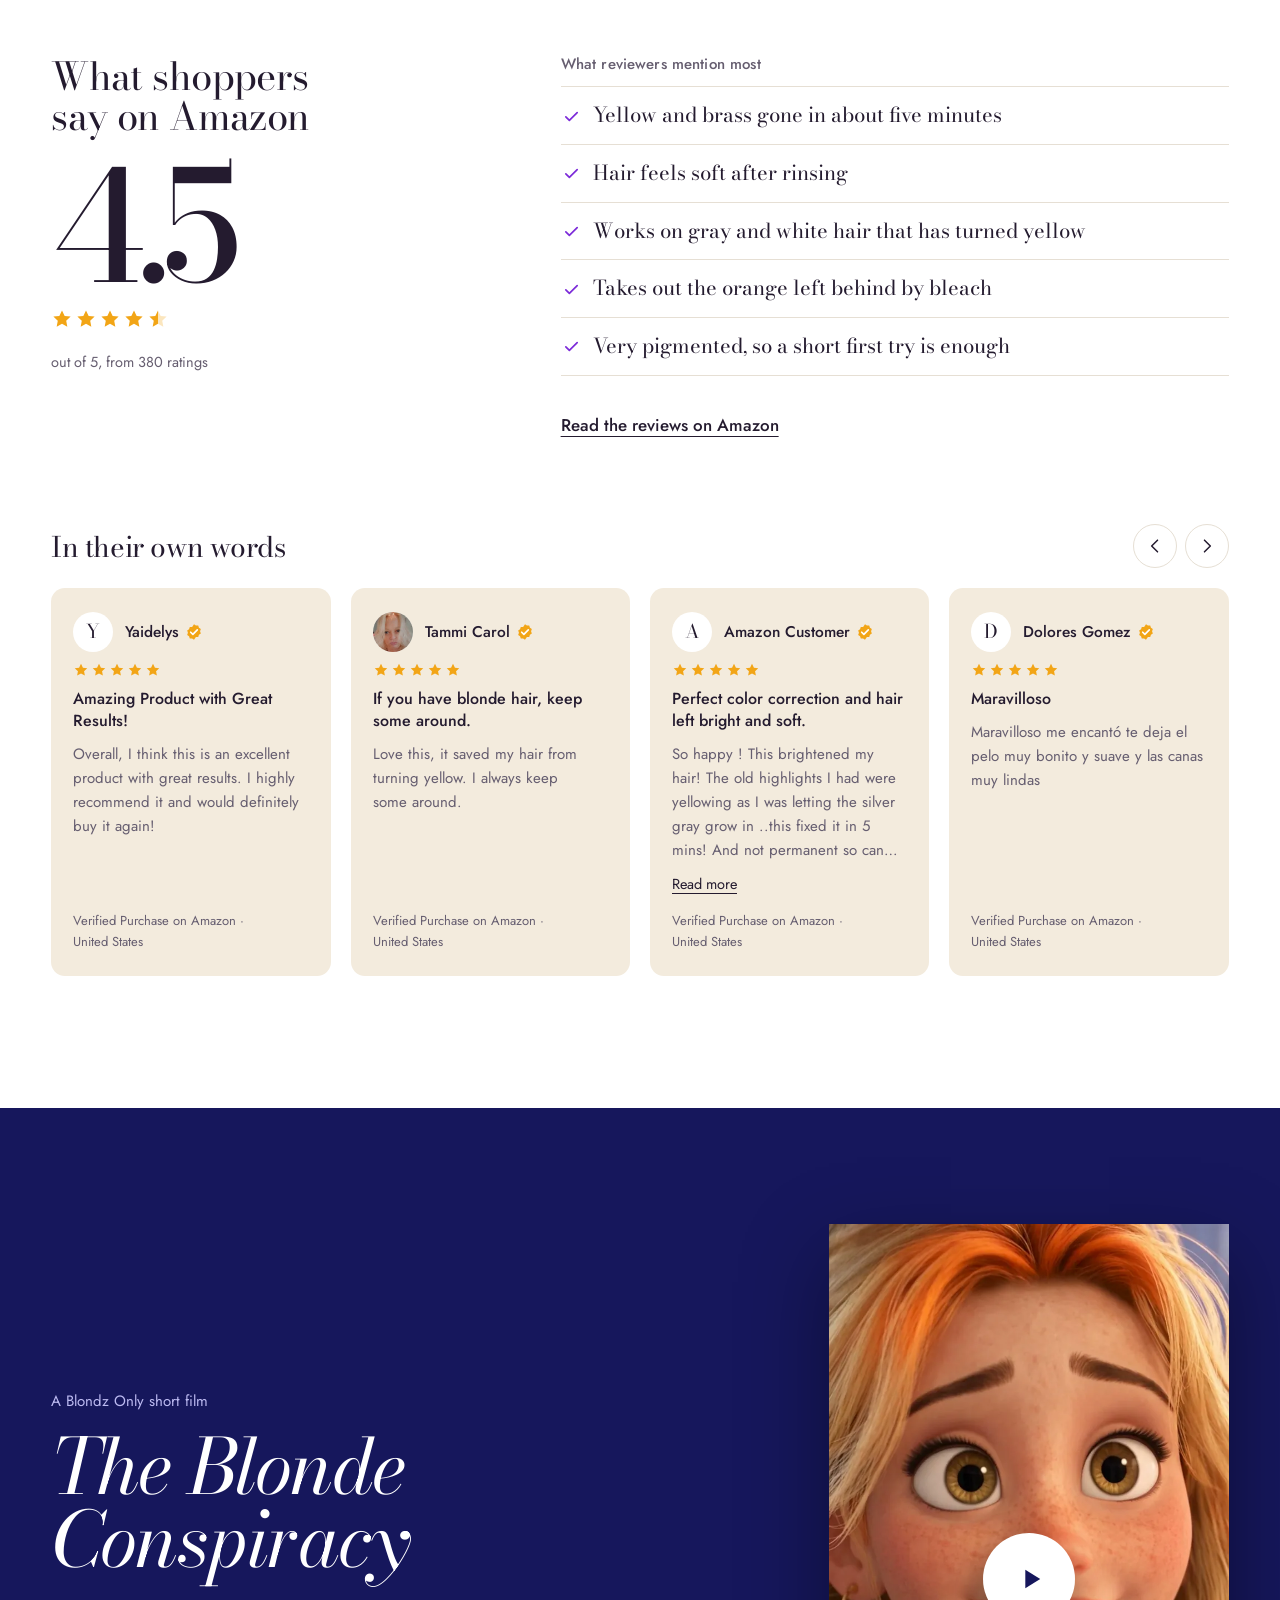
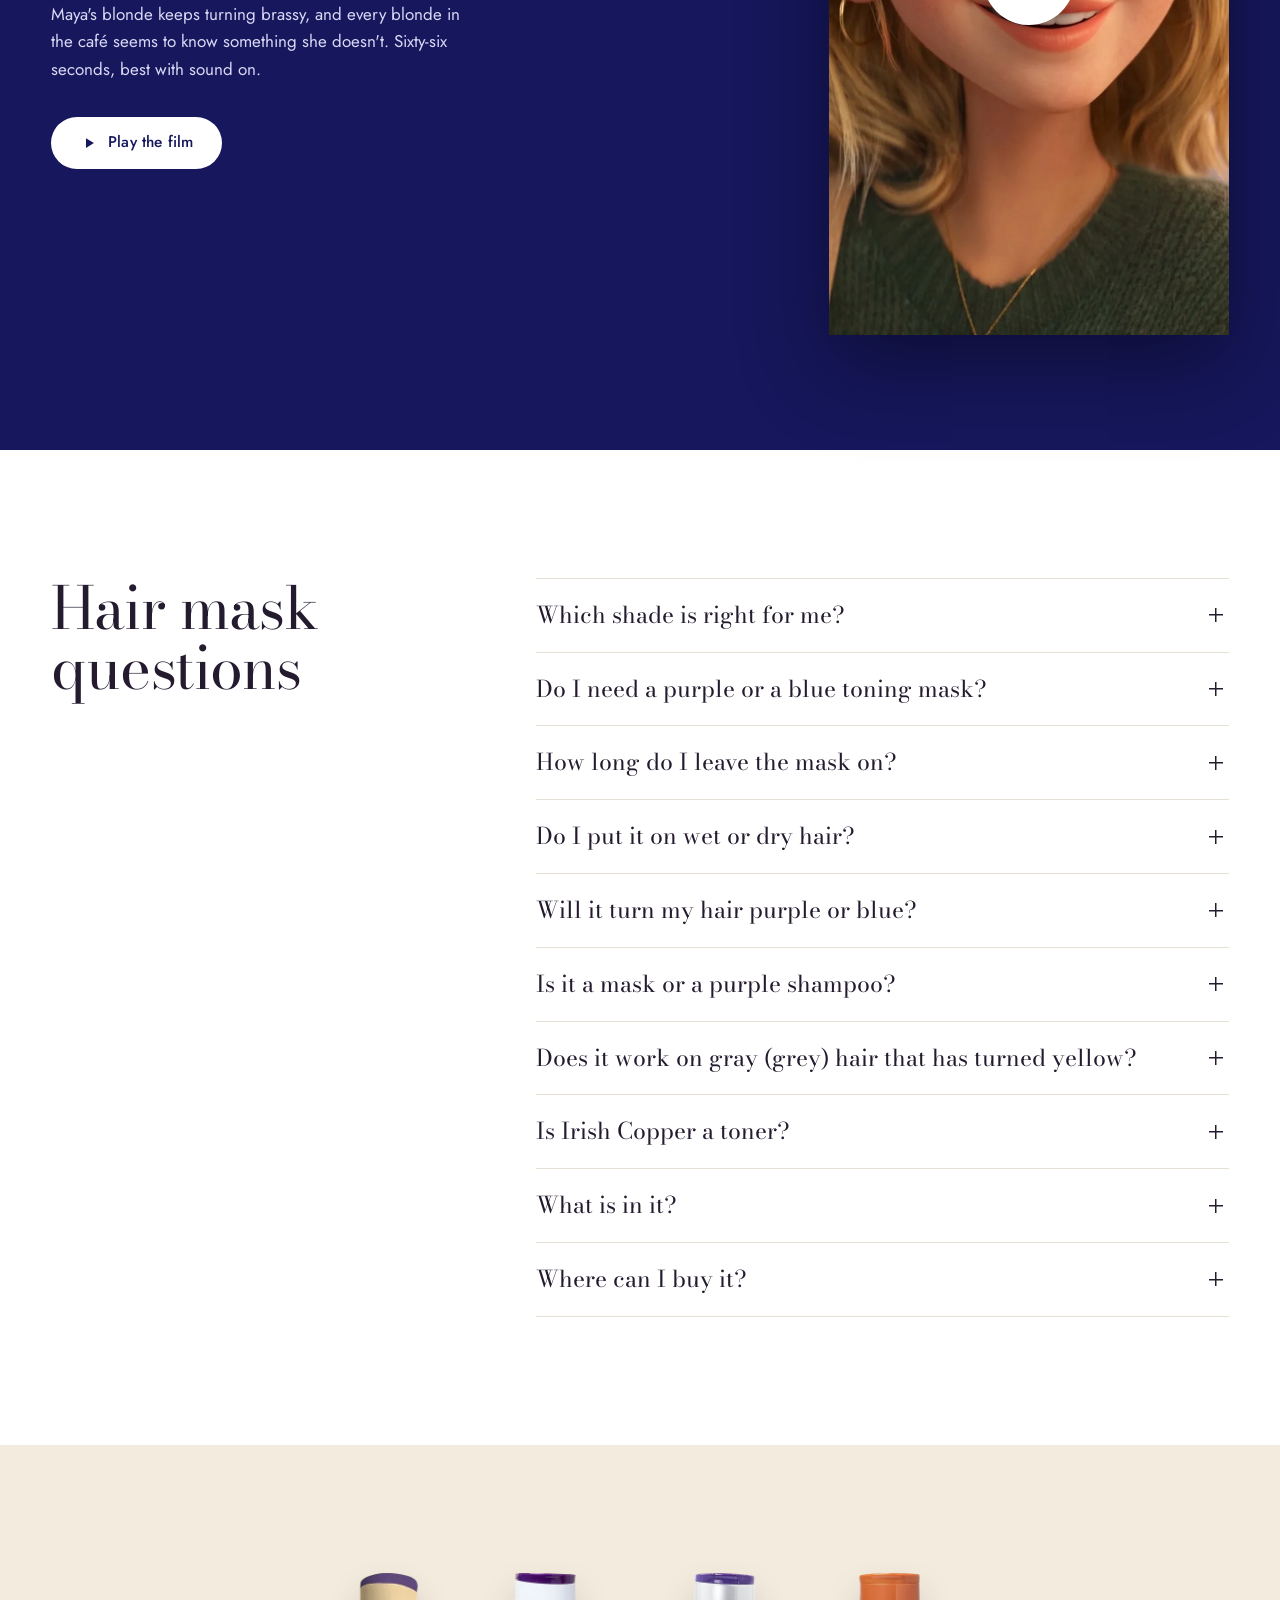
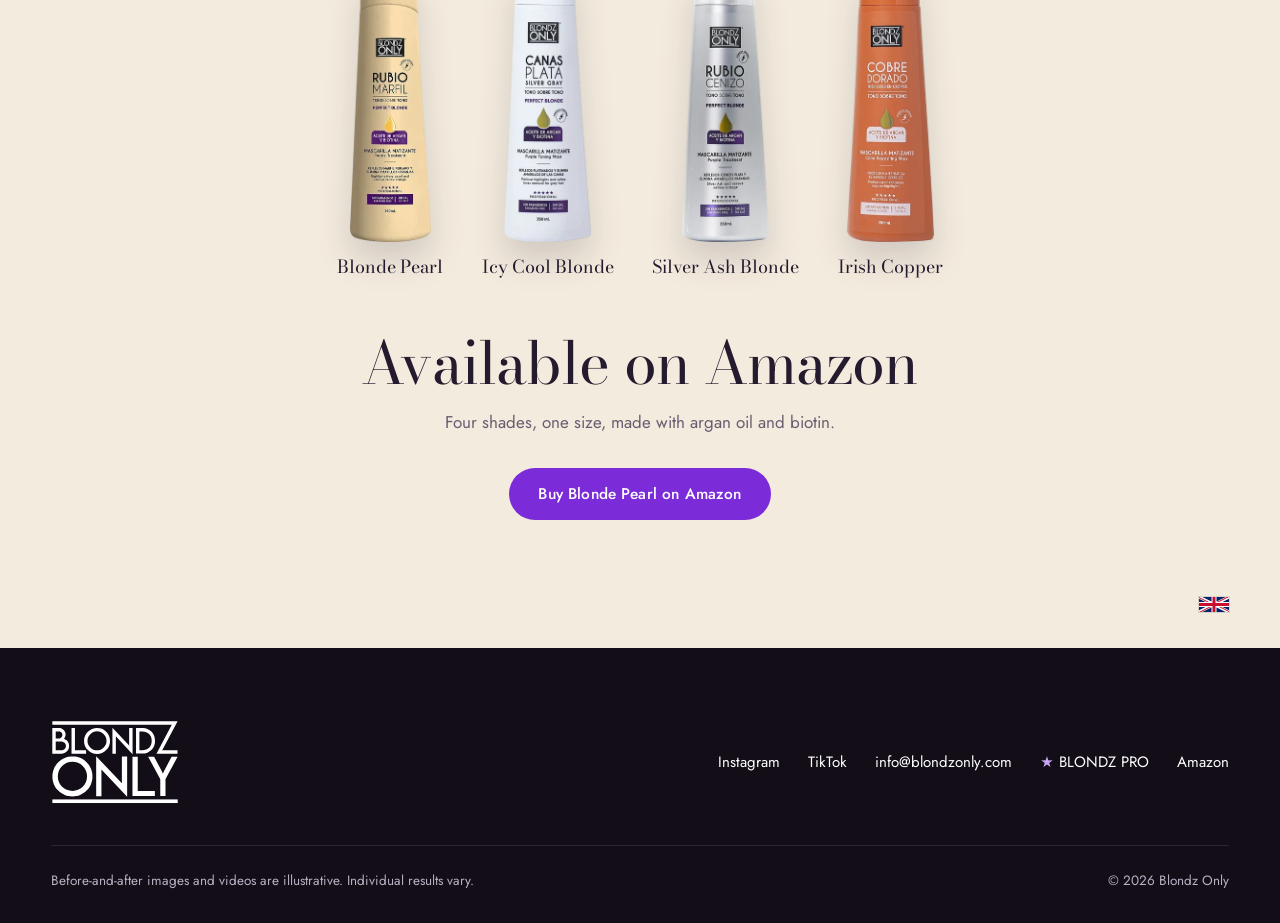
==== commit bfb42387: "BLONDZ PRO: club de creadoras de EE. UU. en /blondz-pro/ (landing, My club, términos y privacidad) -" ====
--- a/index.html
+++ b/index.html
@@ -578,15 +578,15 @@
     us: {
       label: "United States", short: "US", store: "Amazon",
       size: "11.8 fl oz (350 ml)", sizeShort: "11.8 fl oz",
-      rating: { value: "4.5", count: 350, checked: "October 2026", stars: { 5: 76, 4: 11, 3: 4, 2: 4, 1: 5 } },
+      rating: { value: "4.5", count: 380, checked: "November 2026", stars: { 5: 76, 4: 10, 3: 6, 2: 3, 1: 5 } },
       reviewsUrl: "https://www.amazon.com/dp/B093TJ5RKK?maas=maas_adg_369E5A74EAA2CB78DB9522463912D435_afap_abs&ref_=aa_maas&tag=maas#customerReviews",
       shipping: "shipped by Amazon"
     },
     eu: {
       label: "Europe (Amazon UK)", short: "EU", store: "Amazon UK",
       size: "350 ml", sizeShort: "350 ml",
-      // Amazon ratings are global: Europe shows the same 350. "source" names where they are counted; set it to "Amazon UK" once the UK page shows them too.
-      rating: { value: "4.5", count: 350, checked: "October 2026", source: "Amazon", stars: { 5: 76, 4: 11, 3: 4, 2: 4, 1: 5 } },
+      // Amazon ratings are global: Europe shows the same 380. "source" names where they are counted; set it to "Amazon UK" once the UK page shows them too.
+      rating: { value: "4.5", count: 380, checked: "November 2026", source: "Amazon", stars: { 5: 76, 4: 10, 3: 6, 2: 3, 1: 5 } },
       reviewsUrl: "https://www.amazon.co.uk/dp/B093TJ5RKK?maas=maas_adg_75836924109123FEA4F4477556EA1771_afap_abs&ref_=aa_maas&tag=maas#customerReviews",
       shipping: "sold on Amazon UK"
     }
@@ -704,7 +704,7 @@
   </defs>
 </svg>
 
-<aside class="announce" aria-label="Shopper rating"><span class="js-announce">Rated 4.5 out of 5 by 350 shoppers on Amazon.</span> <a href="#reviews">See what they say</a></aside>
+<aside class="announce" aria-label="Shopper rating"><span class="js-announce">Rated 4.5 out of 5 by 380 shoppers on Amazon.</span> <a href="#reviews">See what they say</a></aside>
 
 <header class="site-header">
   <a class="brand" href="#top" aria-label="Blondz Only, back to top">
@@ -715,8 +715,10 @@
     <a href="#results">Results</a>
     <a href="#how">How to use</a>
     <a href="#reviews">Reviews</a>
+    <a href="/blondz-pro/"><span class="pro-estrella" aria-hidden="true">★</span> BLONDZ PRO</a>
   </nav>
   <div class="header-actions">
+    <a class="pro-movil pro-movil--corto" href="/blondz-pro/" aria-label="BLONDZ PRO"><span class="pro-estrella" aria-hidden="true">★</span><span class="pro-largo">BLONDZ </span>PRO</a>
     <div class="region">
       <button class="region-btn" type="button" aria-haspopup="true" aria-expanded="false" aria-controls="region-menu">
         <svg class="flag" aria-hidden="true"><use class="js-region-flag" href="#flag-us"/></svg>
@@ -780,7 +782,7 @@
       </div>
       <p class="rating">
         <span class="stars js-stars" aria-hidden="true"></span>
-        <span class="js-rating">4.5 out of 5 from 350 Amazon ratings</span>
+        <span class="js-rating">4.5 out of 5 from 380 Amazon ratings</span>
       </p>
     </div>
     <script>
@@ -823,7 +825,7 @@
         </button>
         <h3 class="shade-name">Blonde Pearl</h3>
         <p class="shade-line">Purple toning · warm ivory-pearl</p>
-        <p class="shade-rating"><span class="stars" aria-hidden="true"><svg style="--f:100%"><use href="#i-star"></use></svg><svg style="--f:100%"><use href="#i-star"></use></svg><svg style="--f:100%"><use href="#i-star"></use></svg><svg style="--f:100%"><use href="#i-star"></use></svg><svg style="--f:50%"><use href="#i-star"></use></svg></span><span>4.5 <span class="shade-count">(350)</span></span><span class="visually-hidden">out of 5 stars from 350 ratings on Amazon</span></p>
+        <p class="shade-rating"><span class="stars" aria-hidden="true"><svg style="--f:100%"><use href="#i-star"></use></svg><svg style="--f:100%"><use href="#i-star"></use></svg><svg style="--f:100%"><use href="#i-star"></use></svg><svg style="--f:100%"><use href="#i-star"></use></svg><svg style="--f:50%"><use href="#i-star"></use></svg></span><span>4.5 <span class="shade-count">(380)</span></span><span class="visually-hidden">out of 5 stars from 380 ratings on Amazon</span></p>
         <p class="shade-for">For highlighted or bleached blondes that turn yellow or brassy.</p>
         <div class="shade-price"><strong>$16.90</strong><span>11.8 fl oz (350 ml)</span></div>
         <div class="shade-actions">
@@ -838,7 +840,7 @@
         </button>
         <h3 class="shade-name">Icy Cool Blonde</h3>
         <p class="shade-line">Purple toning · icy platinum</p>
-        <p class="shade-rating"><span class="stars" aria-hidden="true"><svg style="--f:100%"><use href="#i-star"></use></svg><svg style="--f:100%"><use href="#i-star"></use></svg><svg style="--f:100%"><use href="#i-star"></use></svg><svg style="--f:100%"><use href="#i-star"></use></svg><svg style="--f:50%"><use href="#i-star"></use></svg></span><span>4.5 <span class="shade-count">(350)</span></span><span class="visually-hidden">out of 5 stars from 350 ratings on Amazon</span></p>
+        <p class="shade-rating"><span class="stars" aria-hidden="true"><svg style="--f:100%"><use href="#i-star"></use></svg><svg style="--f:100%"><use href="#i-star"></use></svg><svg style="--f:100%"><use href="#i-star"></use></svg><svg style="--f:100%"><use href="#i-star"></use></svg><svg style="--f:50%"><use href="#i-star"></use></svg></span><span>4.5 <span class="shade-count">(380)</span></span><span class="visually-hidden">out of 5 stars from 380 ratings on Amazon</span></p>
         <p class="shade-for">For very light blonde, platinum (levels 9 to 10) and gray hair that has turned yellow.</p>
         <div class="shade-price"><strong>$16.90</strong><span>11.8 fl oz (350 ml)</span></div>
         <div class="shade-actions">
@@ -853,7 +855,7 @@
         </button>
         <h3 class="shade-name">Silver Ash Blonde</h3>
         <p class="shade-line">Blue-violet toning · cool silver-ash</p>
-        <p class="shade-rating"><span class="stars" aria-hidden="true"><svg style="--f:100%"><use href="#i-star"></use></svg><svg style="--f:100%"><use href="#i-star"></use></svg><svg style="--f:100%"><use href="#i-star"></use></svg><svg style="--f:100%"><use href="#i-star"></use></svg><svg style="--f:50%"><use href="#i-star"></use></svg></span><span>4.5 <span class="shade-count">(350)</span></span><span class="visually-hidden">out of 5 stars from 350 ratings on Amazon</span></p>
+        <p class="shade-rating"><span class="stars" aria-hidden="true"><svg style="--f:100%"><use href="#i-star"></use></svg><svg style="--f:100%"><use href="#i-star"></use></svg><svg style="--f:100%"><use href="#i-star"></use></svg><svg style="--f:100%"><use href="#i-star"></use></svg><svg style="--f:50%"><use href="#i-star"></use></svg></span><span>4.5 <span class="shade-count">(380)</span></span><span class="visually-hidden">out of 5 stars from 380 ratings on Amazon</span></p>
         <p class="shade-for">For highlights and balayage that turn orange or brassy.</p>
         <div class="shade-price"><strong>$16.90</strong><span>11.8 fl oz (350 ml)</span></div>
         <div class="shade-actions">
@@ -868,7 +870,7 @@
         </button>
         <h3 class="shade-name">Irish Copper</h3>
         <p class="shade-line">Color-depositing · vivid copper</p>
-        <p class="shade-rating"><span class="stars" aria-hidden="true"><svg style="--f:100%"><use href="#i-star"></use></svg><svg style="--f:100%"><use href="#i-star"></use></svg><svg style="--f:100%"><use href="#i-star"></use></svg><svg style="--f:100%"><use href="#i-star"></use></svg><svg style="--f:50%"><use href="#i-star"></use></svg></span><span>4.5 <span class="shade-count">(350)</span></span><span class="visually-hidden">out of 5 stars from 350 ratings on Amazon</span></p>
+        <p class="shade-rating"><span class="stars" aria-hidden="true"><svg style="--f:100%"><use href="#i-star"></use></svg><svg style="--f:100%"><use href="#i-star"></use></svg><svg style="--f:100%"><use href="#i-star"></use></svg><svg style="--f:100%"><use href="#i-star"></use></svg><svg style="--f:50%"><use href="#i-star"></use></svg></span><span>4.5 <span class="shade-count">(380)</span></span><span class="visually-hidden">out of 5 stars from 380 ratings on Amazon</span></p>
         <p class="shade-for">For red, copper, auburn and mahogany hair that has faded. Not a blonde toner.</p>
         <div class="shade-price"><strong>$16.90</strong><span>11.8 fl oz (350 ml)</span></div>
         <div class="shade-actions">
@@ -1011,7 +1013,7 @@
         <h2 id="reviews-title" class="score-label">What shoppers say on <span class="js-rating-source">Amazon</span></h2>
         <p class="score-num js-score">4.5</p>
         <p class="stars stars--lg js-stars" aria-hidden="true"></p>
-        <p class="score-meta js-score-meta">out of 5, from 350 ratings (October 2026)</p>
+        <p class="score-meta js-score-meta">out of 5, from 380 ratings</p>
       </div>
       <div class="themes">
         <h3>What reviewers mention most</h3>
@@ -1147,6 +1149,7 @@
       <a href="https://www.instagram.com/blondzonlyus/" target="_blank" rel="noopener">Instagram</a>
       <a href="https://www.tiktok.com/@girlzonlylatam" target="_blank" rel="noopener">TikTok</a>
       <a href="mailto:info@blondzonly.com">info@blondzonly.com</a>
+      <a href="/blondz-pro/"><span aria-hidden="true" style="color:#C9A6F5">★</span> BLONDZ PRO</a>
       <a class="js-buy" href="https://www.amazon.com/dp/B093TJ5RKK?maas=maas_adg_369E5A74EAA2CB78DB9522463912D435_afap_abs&amp;ref_=aa_maas&amp;tag=maas" target="_blank" rel="noopener"><span class="js-store">Amazon</span></a>
     </nav>
   </div>
--- a/assets/css/site.css
+++ b/assets/css/site.css
@@ -21,6 +21,8 @@
   --accent: #8E2DF0;
   --tint: #F3EBDD;
   --star: #F2A516;
+  /* Estrella de BLONDZ PRO (21-nov): morado claro, legible sobre blanco, marfil y tinta. Las de calificación son --star. */
+  --pro-star: #9B6BEA;
 
   --f-display: "Bodoni Moda", "Bodoni 72", Didot, Georgia, serif;
   --f-text: "Jost", "Futura", "Century Gothic", "Avenir Next", system-ui, sans-serif;
@@ -136,6 +138,9 @@
 .primary-nav a { color: var(--ink-2); text-decoration: none; padding-block: 8px; }
 .primary-nav a:hover { color: var(--ink); }
 .header-actions { display: flex; align-items: center; gap: 10px; }
+/* BLONDZ PRO en el header del celular: el menú (.primary-nav) se esconde a 860 px o menos. */
+.pro-movil { display: none; }
+.pro-estrella { color: var(--pro-star); }
 .region { position: relative; }
 .region-btn {
   display: inline-flex; align-items: center; gap: 7px; min-height: 42px; padding: 0 10px 0 12px;
@@ -569,6 +574,12 @@
   .foot-note { flex: none; }
   .region-btn { padding: 0 8px 0 10px; min-height: 40px; }
   .header-actions { gap: 8px; }
+  .site-header { gap: 12px; }
+  .pro-movil {
+    display: inline-flex; align-items: center; gap: 4px; min-height: 40px; padding: 0 2px;
+    font-size: 12.5px; font-weight: 600; letter-spacing: .06em; color: var(--ink); text-decoration: none; white-space: nowrap;
+  }
+  .pro-movil .pro-estrella { font-size: 14px; }
 
   .buybar {
     position: fixed; left: 10px; right: 10px; bottom: calc(10px + env(safe-area-inset-bottom)); z-index: 60;
@@ -595,6 +606,19 @@
   .lede { min-height: 0; }
 }
 
+/* En la portada el header también lleva región y «Buy on Amazon»: hasta 450 px el enlace queda en «★ PRO» y el header se
+   compacta para que el botón no se parta en dos líneas (en las páginas del club cabe «★ BLONDZ PRO» completo hasta 300 px). */
+@media (max-width: 450px) {
+  .pro-movil--corto .pro-largo { display: none; }
+  .site-header { gap: 8px; }
+  .header-actions { gap: 6px; }
+  .header-actions .btn-sm { padding: 0 14px; }
+}
+@media (max-width: 380px) {
+  .region-btn { gap: 5px; }
+  .region-code { display: none; }
+}
+
 @media (max-width: 380px) {
   .hero-title { gap: 10px; }
   .tiktok { width: 52px; height: 52px; }
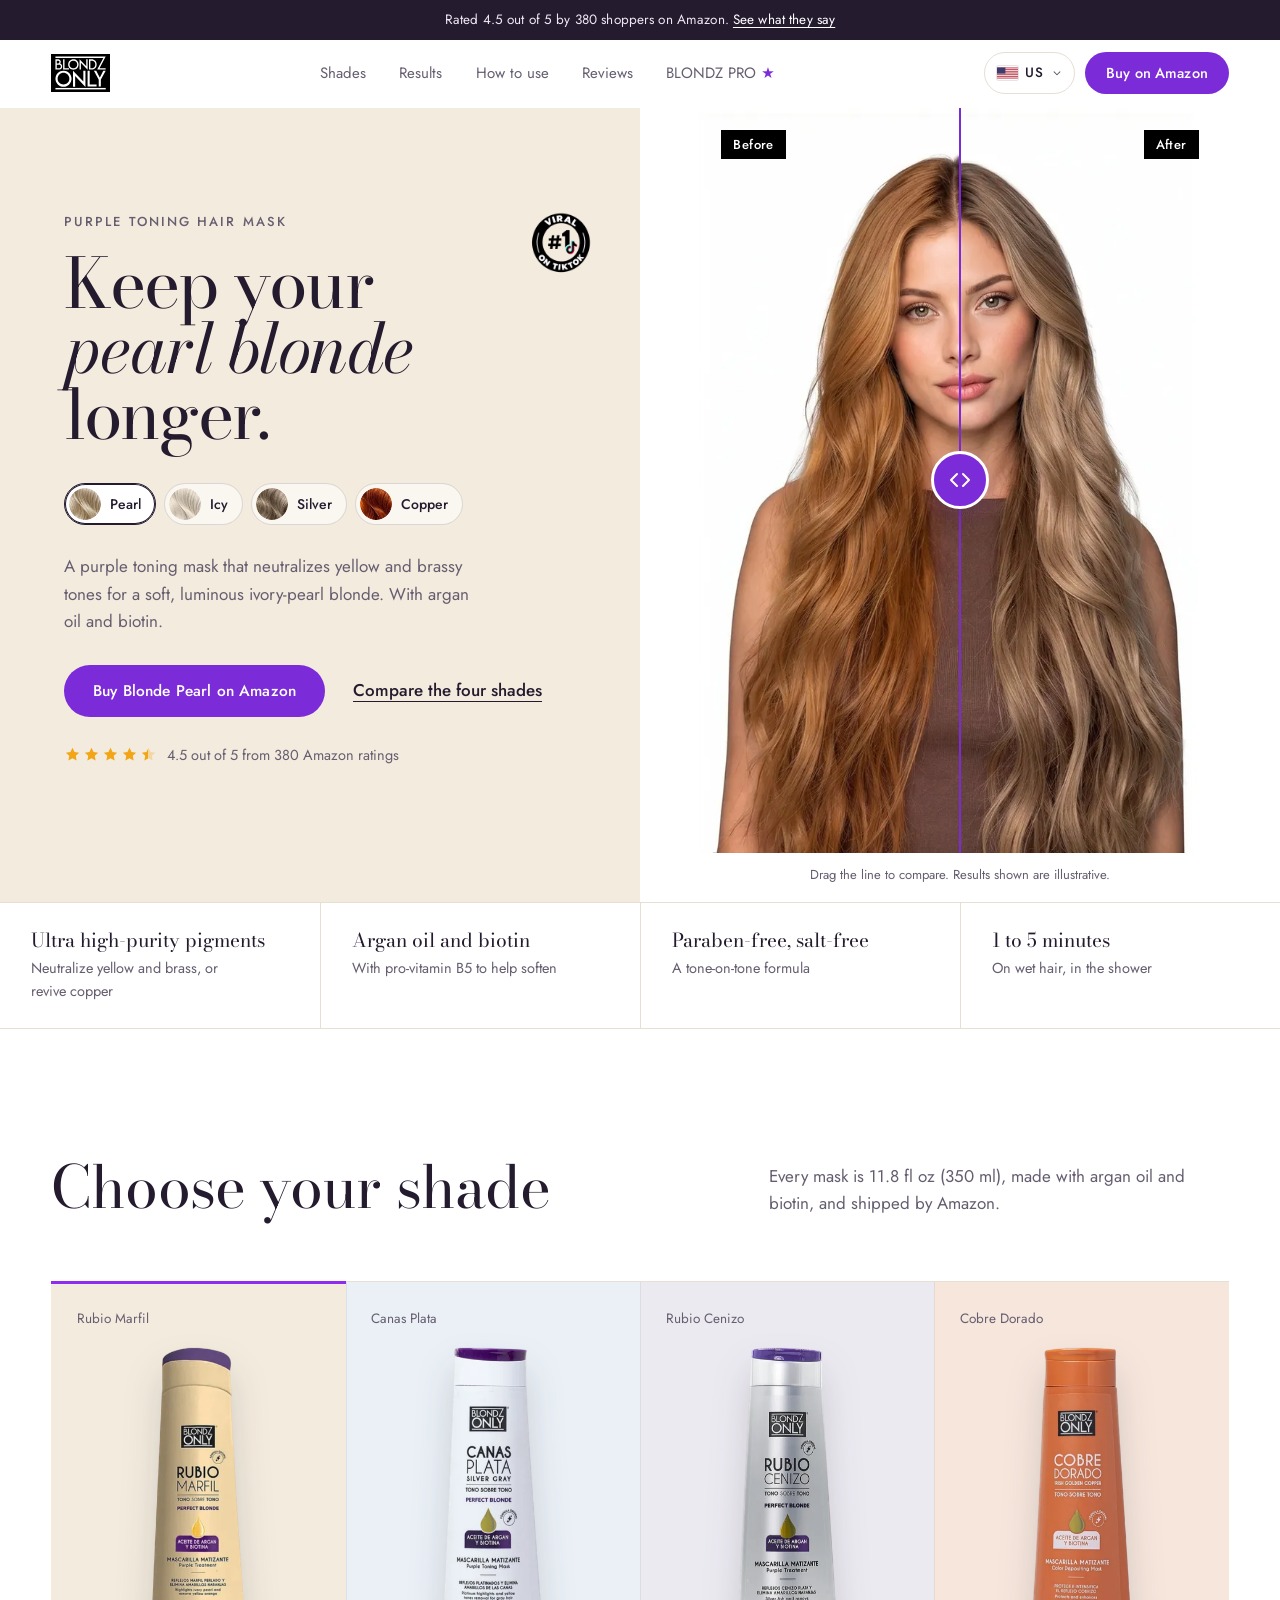
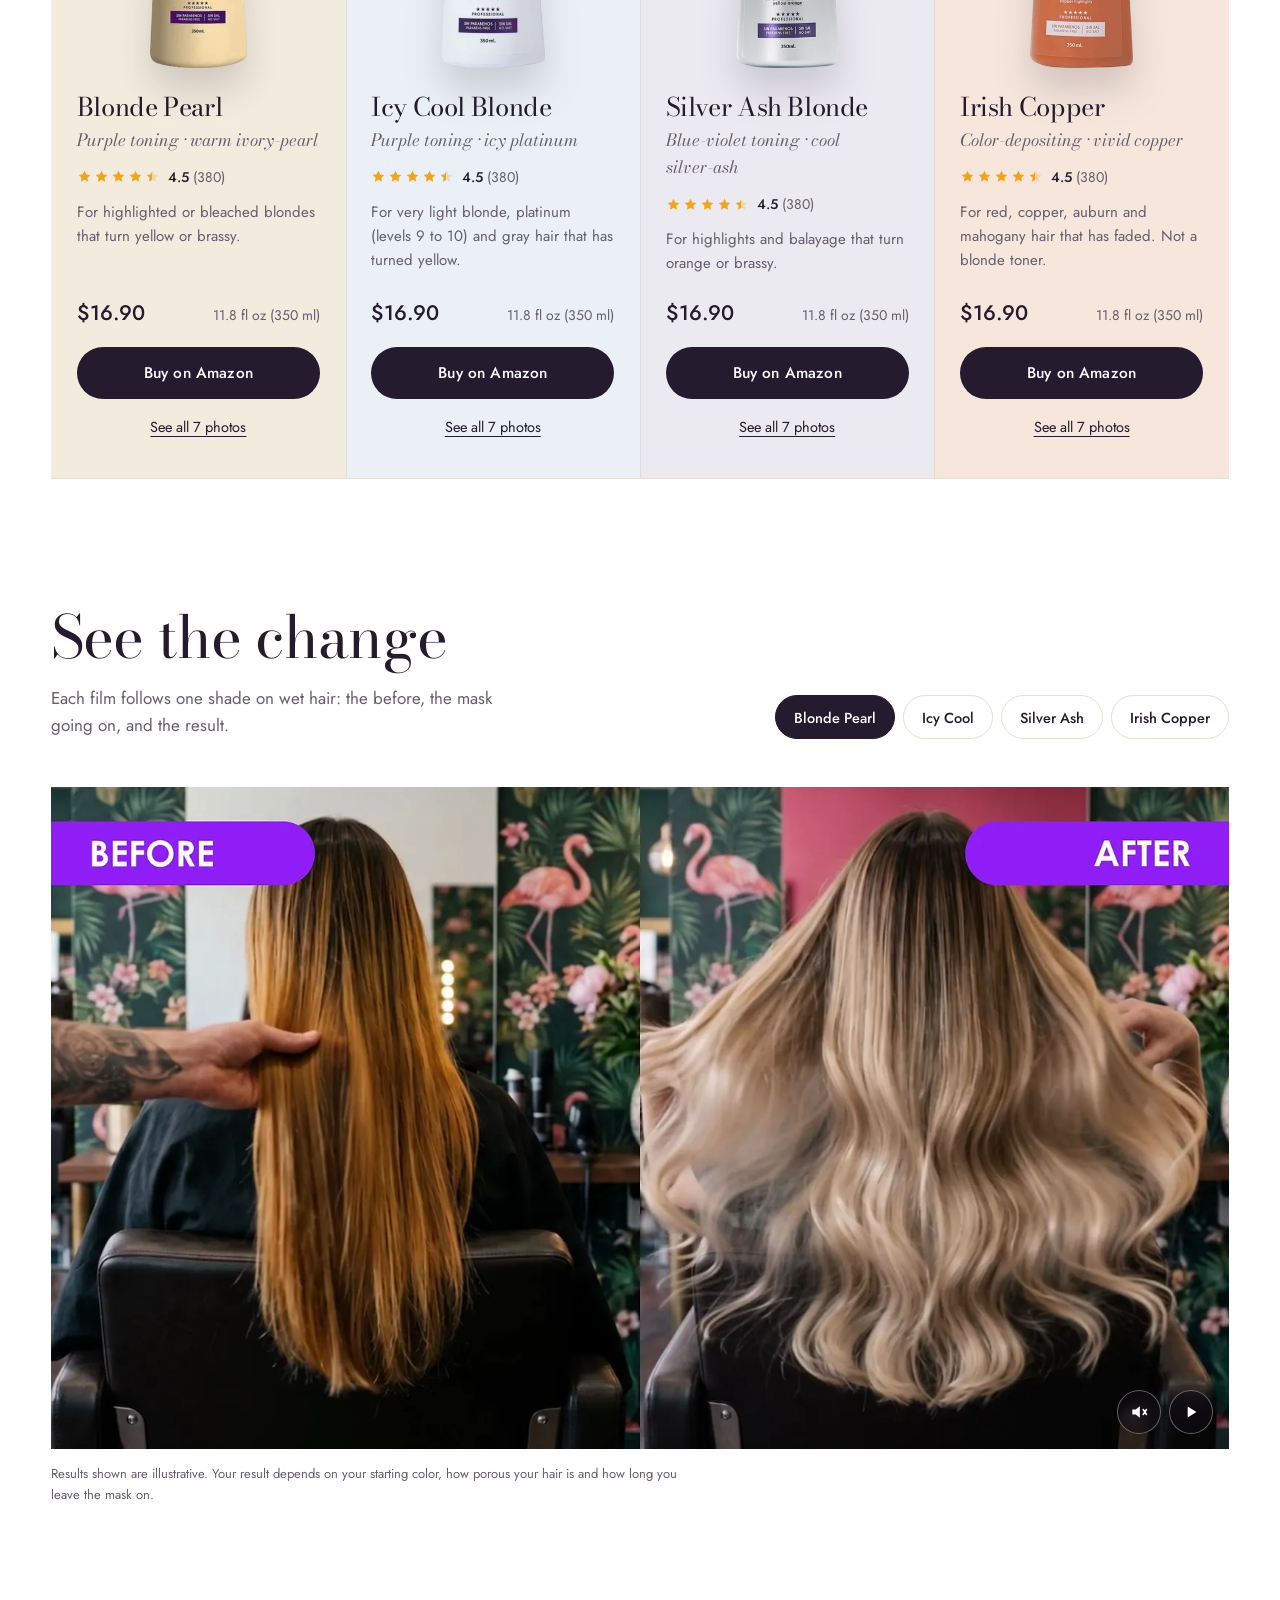
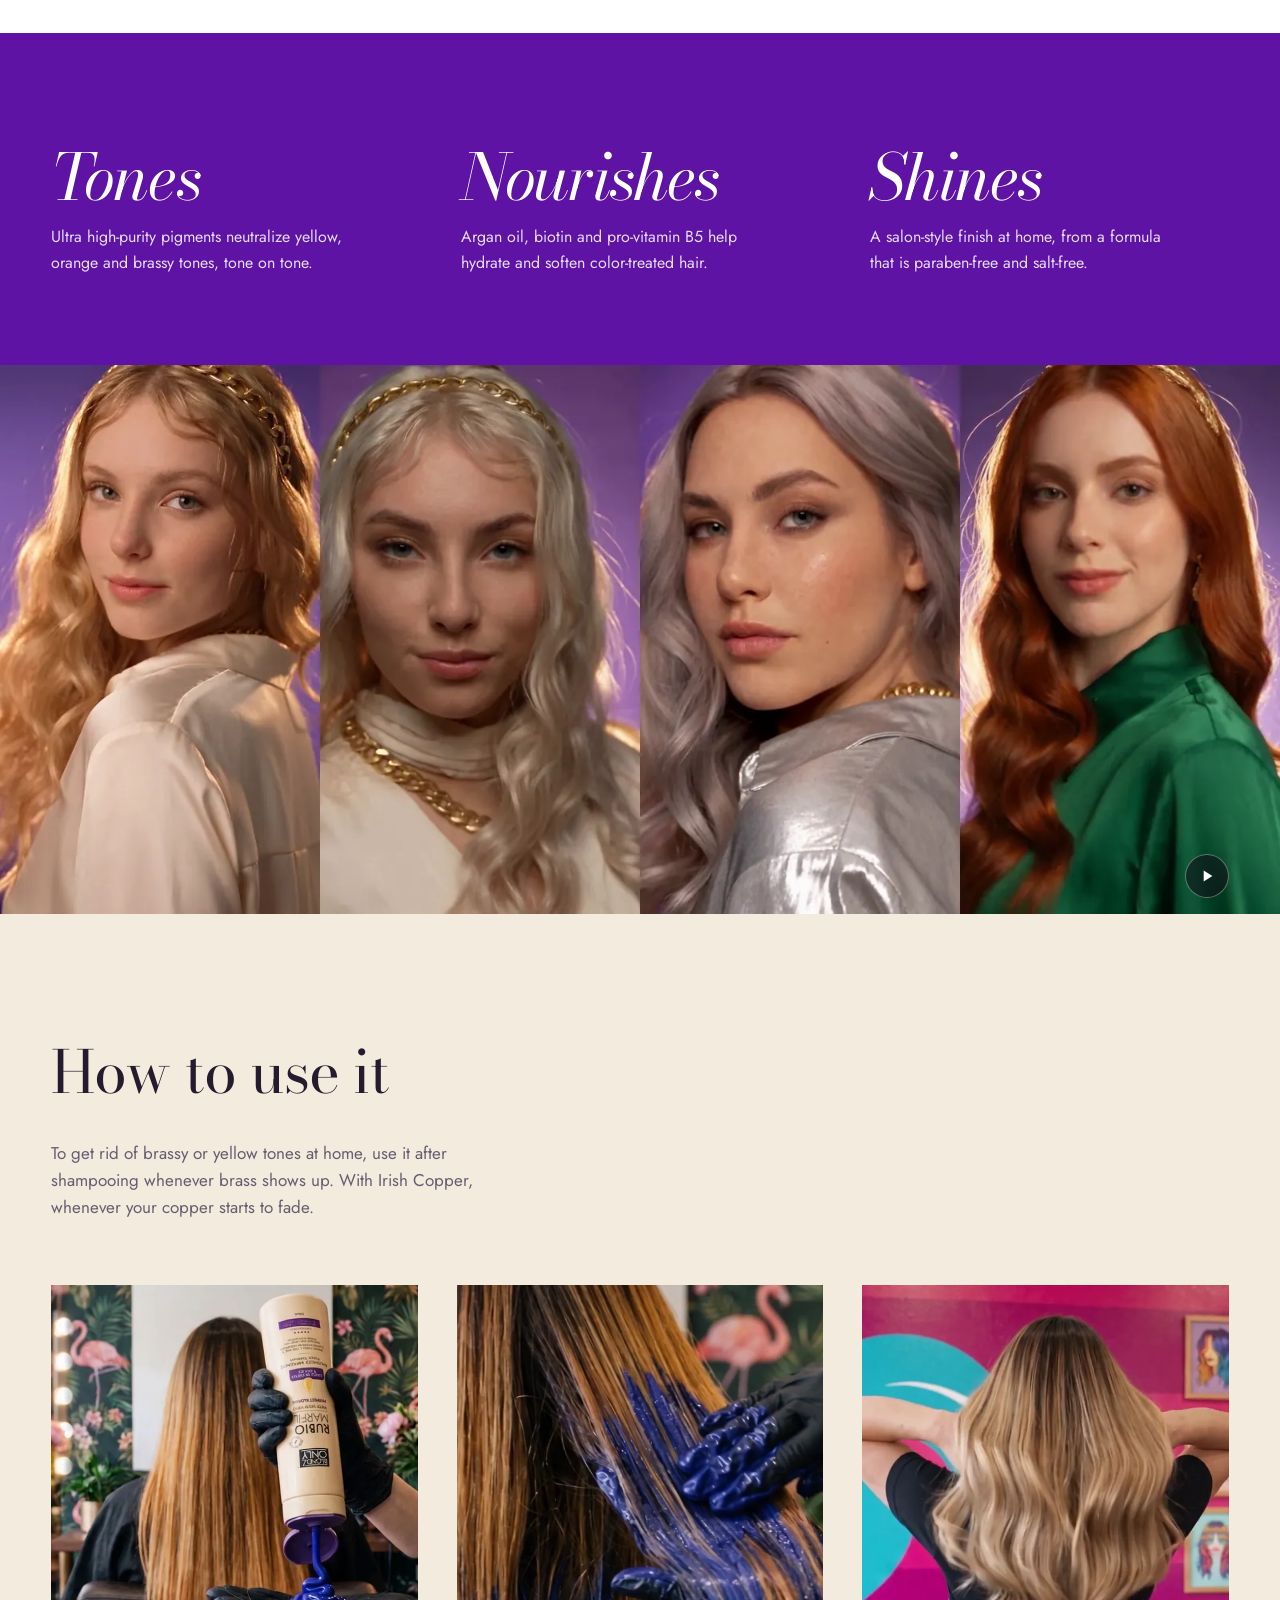
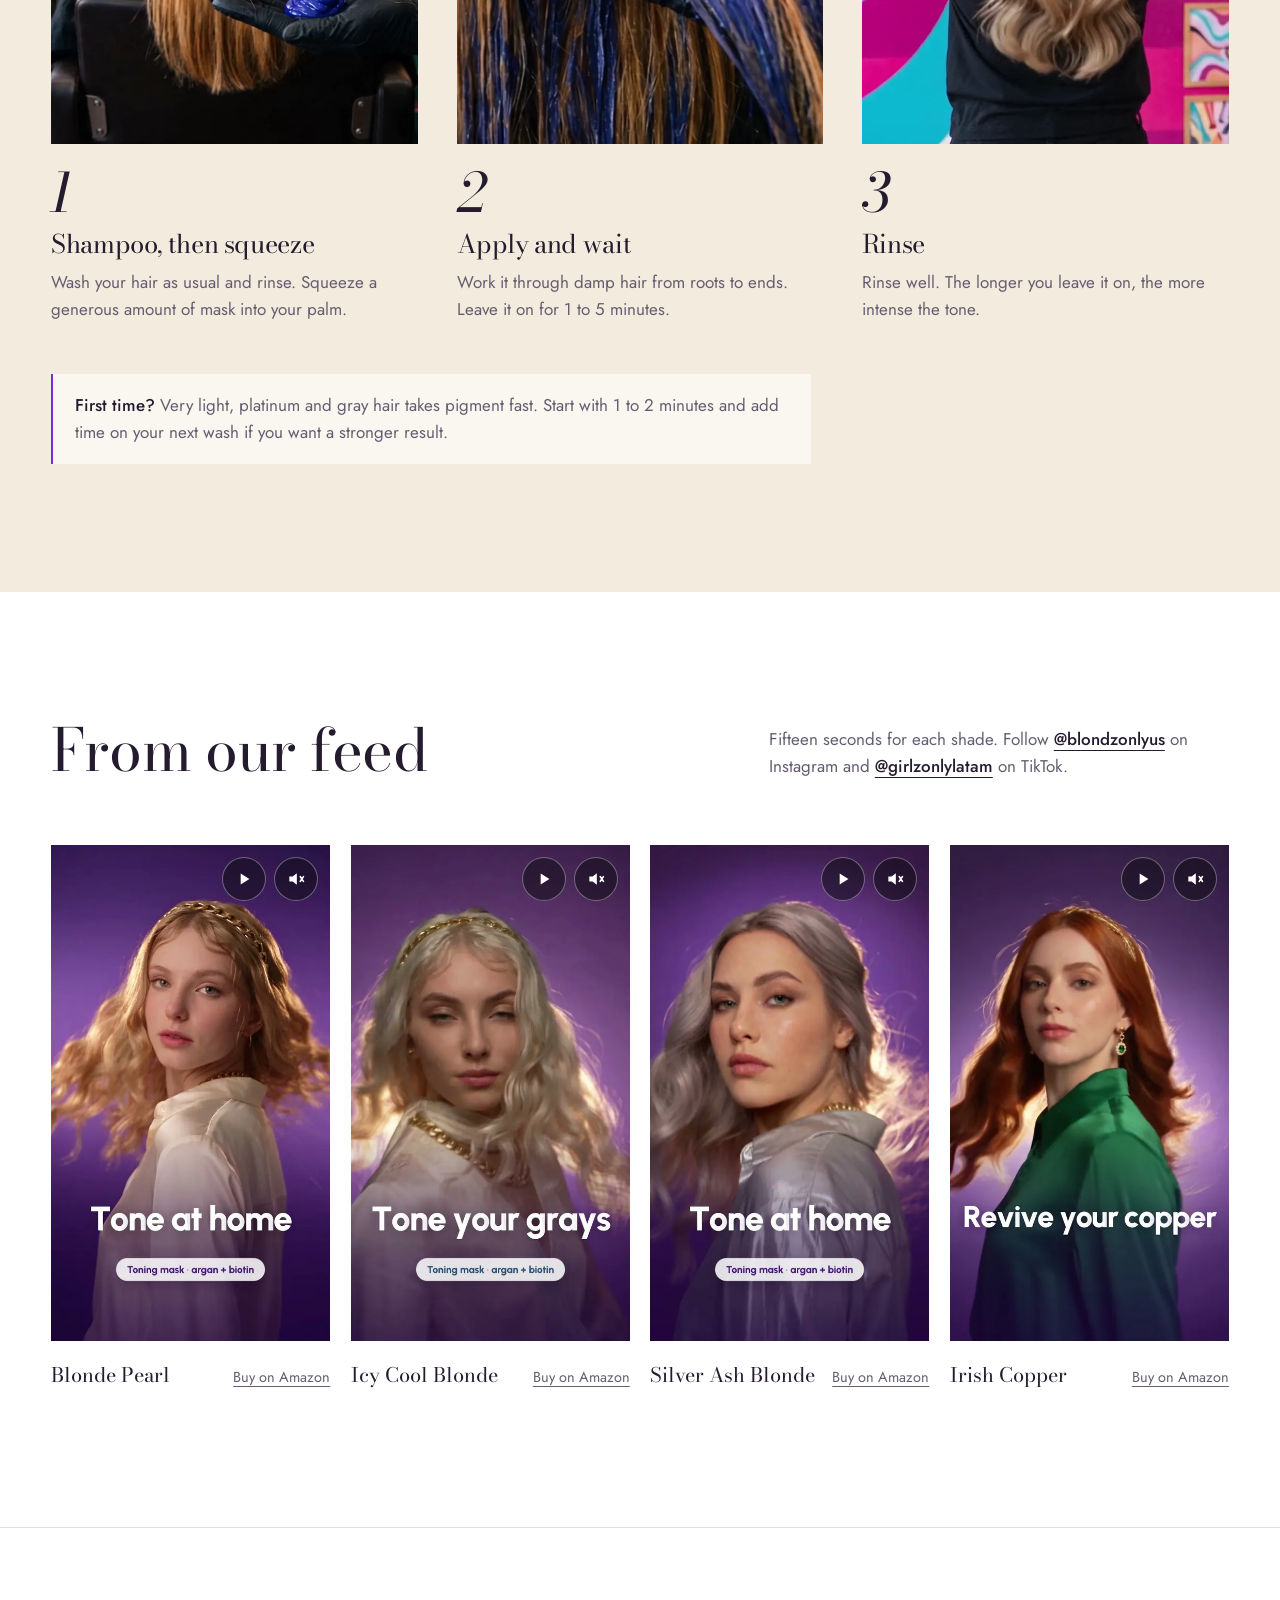
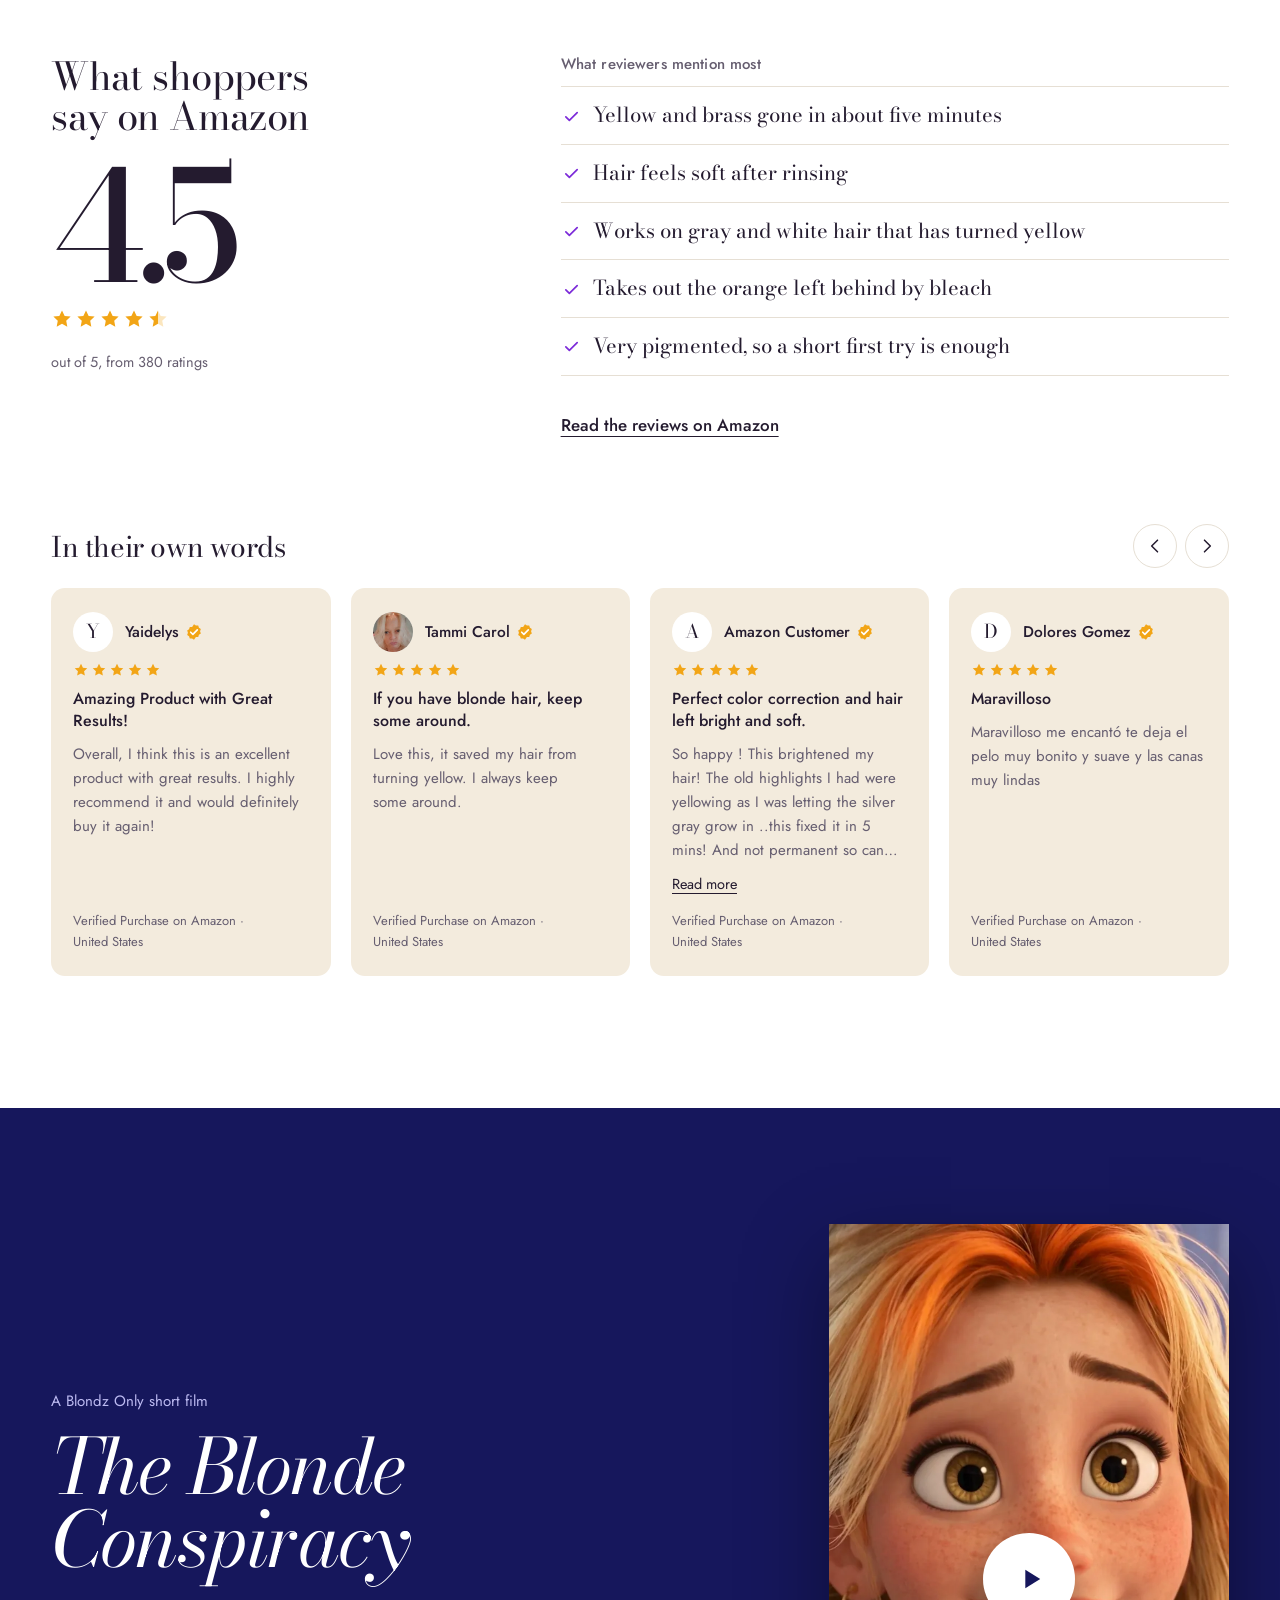
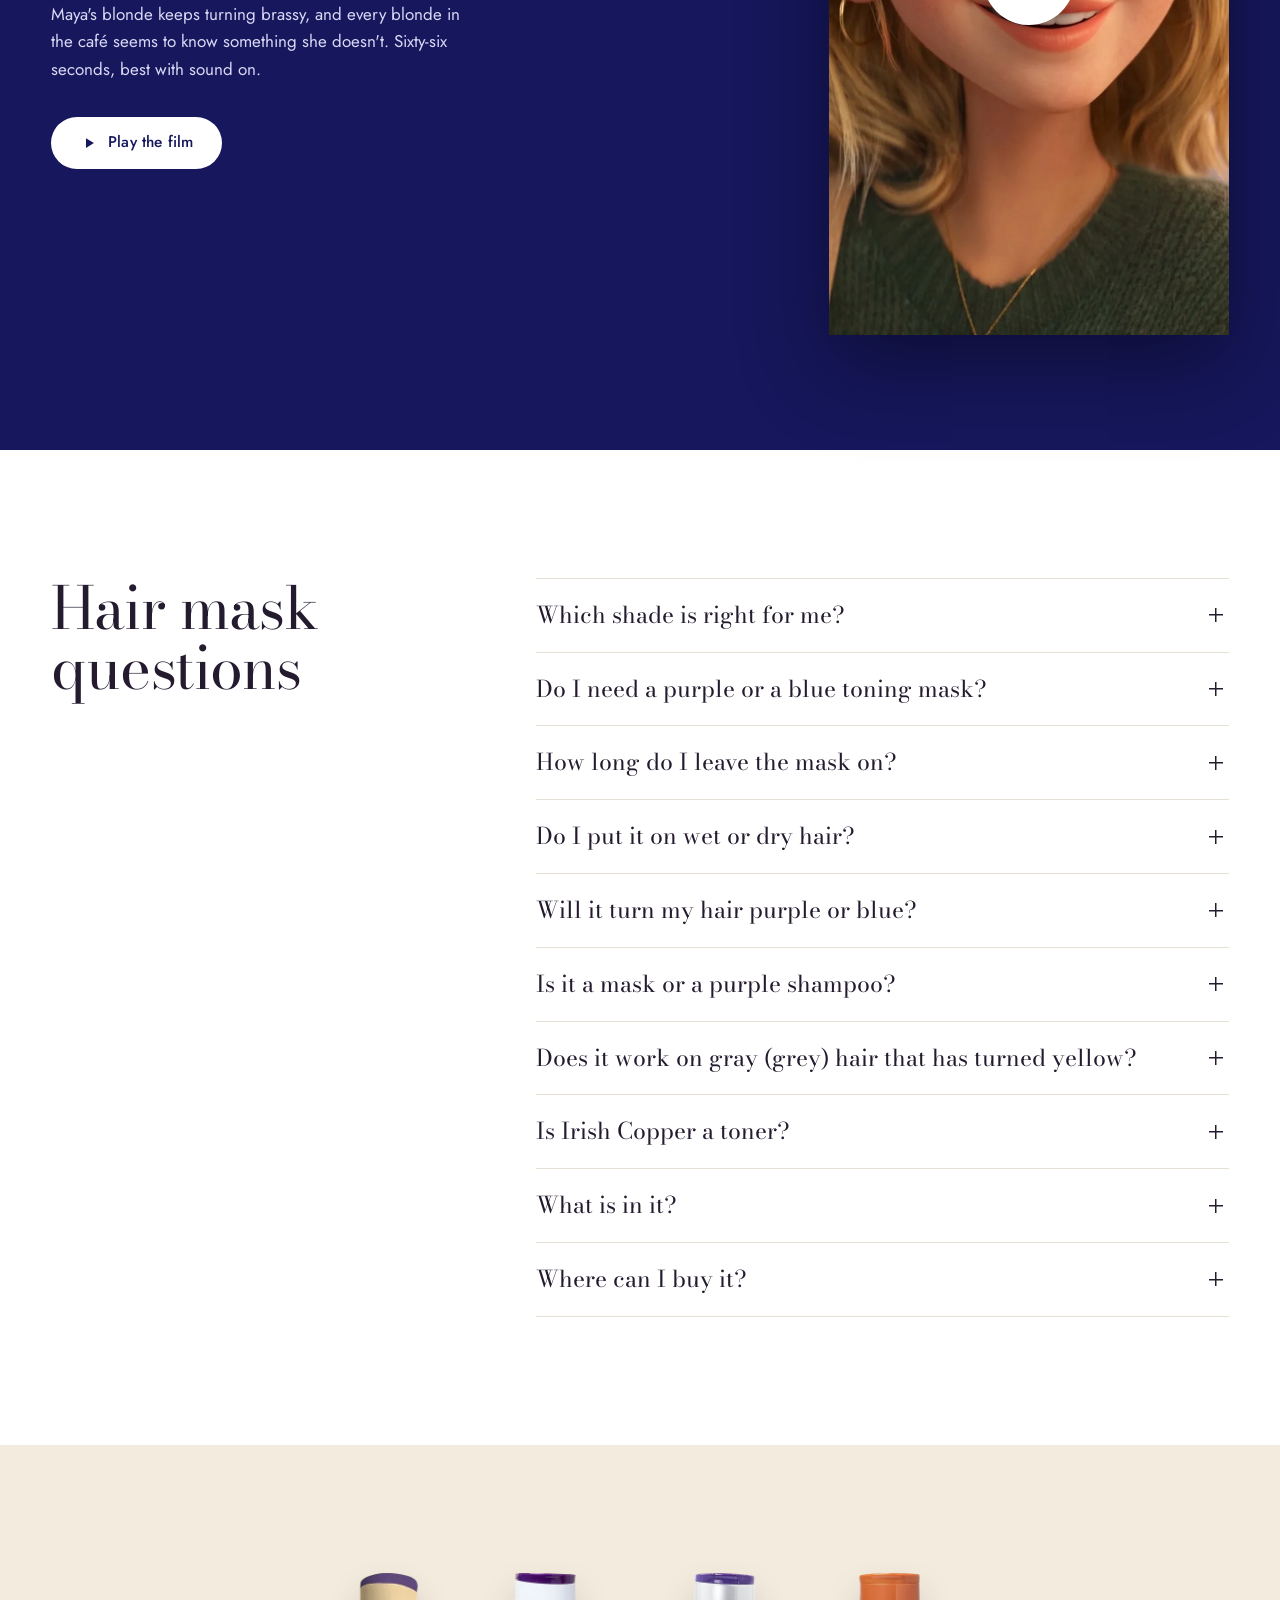
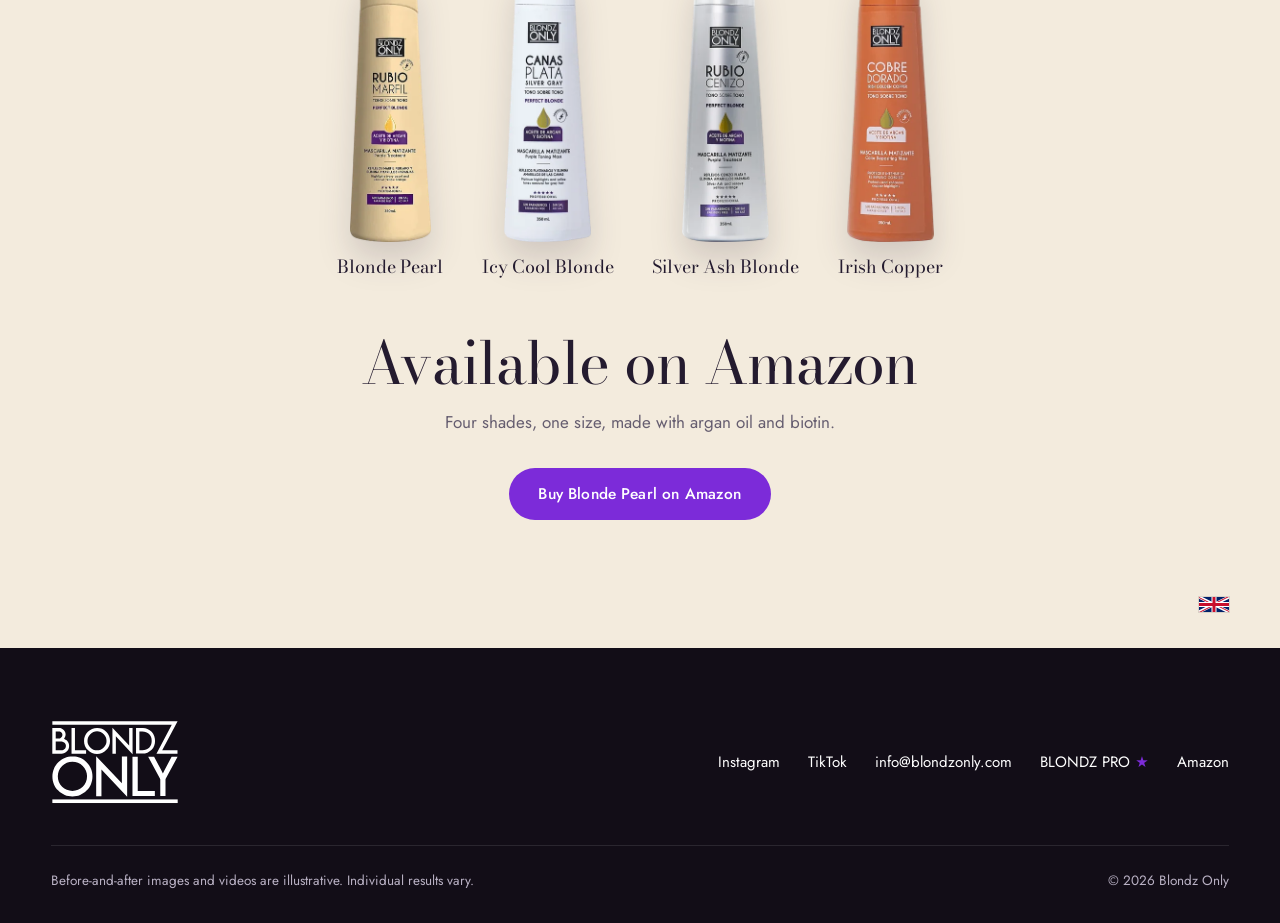
==== commit ca2f7acb: "BLONDZ PRO: bono de US$100 a las 20,000 vistas, foto de la cama y estrella a la derecha - Landing: b" ====
--- a/index.html
+++ b/index.html
@@ -715,10 +715,10 @@
     <a href="#results">Results</a>
     <a href="#how">How to use</a>
     <a href="#reviews">Reviews</a>
-    <a href="/blondz-pro/"><span class="pro-estrella" aria-hidden="true">★</span> BLONDZ PRO</a>
+    <a href="/blondz-pro/">BLONDZ PRO <span class="pro-estrella" aria-hidden="true">★</span></a>
   </nav>
   <div class="header-actions">
-    <a class="pro-movil pro-movil--corto" href="/blondz-pro/" aria-label="BLONDZ PRO"><span class="pro-estrella" aria-hidden="true">★</span><span class="pro-largo">BLONDZ </span>PRO</a>
+    <a class="pro-movil pro-movil--corto" href="/blondz-pro/" aria-label="BLONDZ PRO"><span class="pro-largo">BLONDZ </span>PRO<span class="pro-estrella" aria-hidden="true">★</span></a>
     <div class="region">
       <button class="region-btn" type="button" aria-haspopup="true" aria-expanded="false" aria-controls="region-menu">
         <svg class="flag" aria-hidden="true"><use class="js-region-flag" href="#flag-us"/></svg>
@@ -1149,7 +1149,7 @@
       <a href="https://www.instagram.com/blondzonlyus/" target="_blank" rel="noopener">Instagram</a>
       <a href="https://www.tiktok.com/@girlzonlylatam" target="_blank" rel="noopener">TikTok</a>
       <a href="mailto:info@blondzonly.com">info@blondzonly.com</a>
-      <a href="/blondz-pro/"><span aria-hidden="true" style="color:#C9A6F5">★</span> BLONDZ PRO</a>
+      <a href="/blondz-pro/">BLONDZ PRO <span class="pro-estrella" aria-hidden="true">★</span></a>
       <a class="js-buy" href="https://www.amazon.com/dp/B093TJ5RKK?maas=maas_adg_369E5A74EAA2CB78DB9522463912D435_afap_abs&amp;ref_=aa_maas&amp;tag=maas" target="_blank" rel="noopener"><span class="js-store">Amazon</span></a>
     </nav>
   </div>
--- a/assets/css/site.css
+++ b/assets/css/site.css
@@ -21,8 +21,8 @@
   --accent: #8E2DF0;
   --tint: #F3EBDD;
   --star: #F2A516;
-  /* Estrella de BLONDZ PRO (21-nov): morado claro, legible sobre blanco, marfil y tinta. Las de calificación son --star. */
-  --pro-star: #9B6BEA;
+  /* Estrella de BLONDZ PRO (21-nov): el mismo morado del botón (--violet), a la derecha del nombre. Las de calificación son --star. */
+  --pro-star: #7C2BD9;
 
   --f-display: "Bodoni Moda", "Bodoni 72", Didot, Georgia, serif;
   --f-text: "Jost", "Futura", "Century Gothic", "Avenir Next", system-ui, sans-serif;
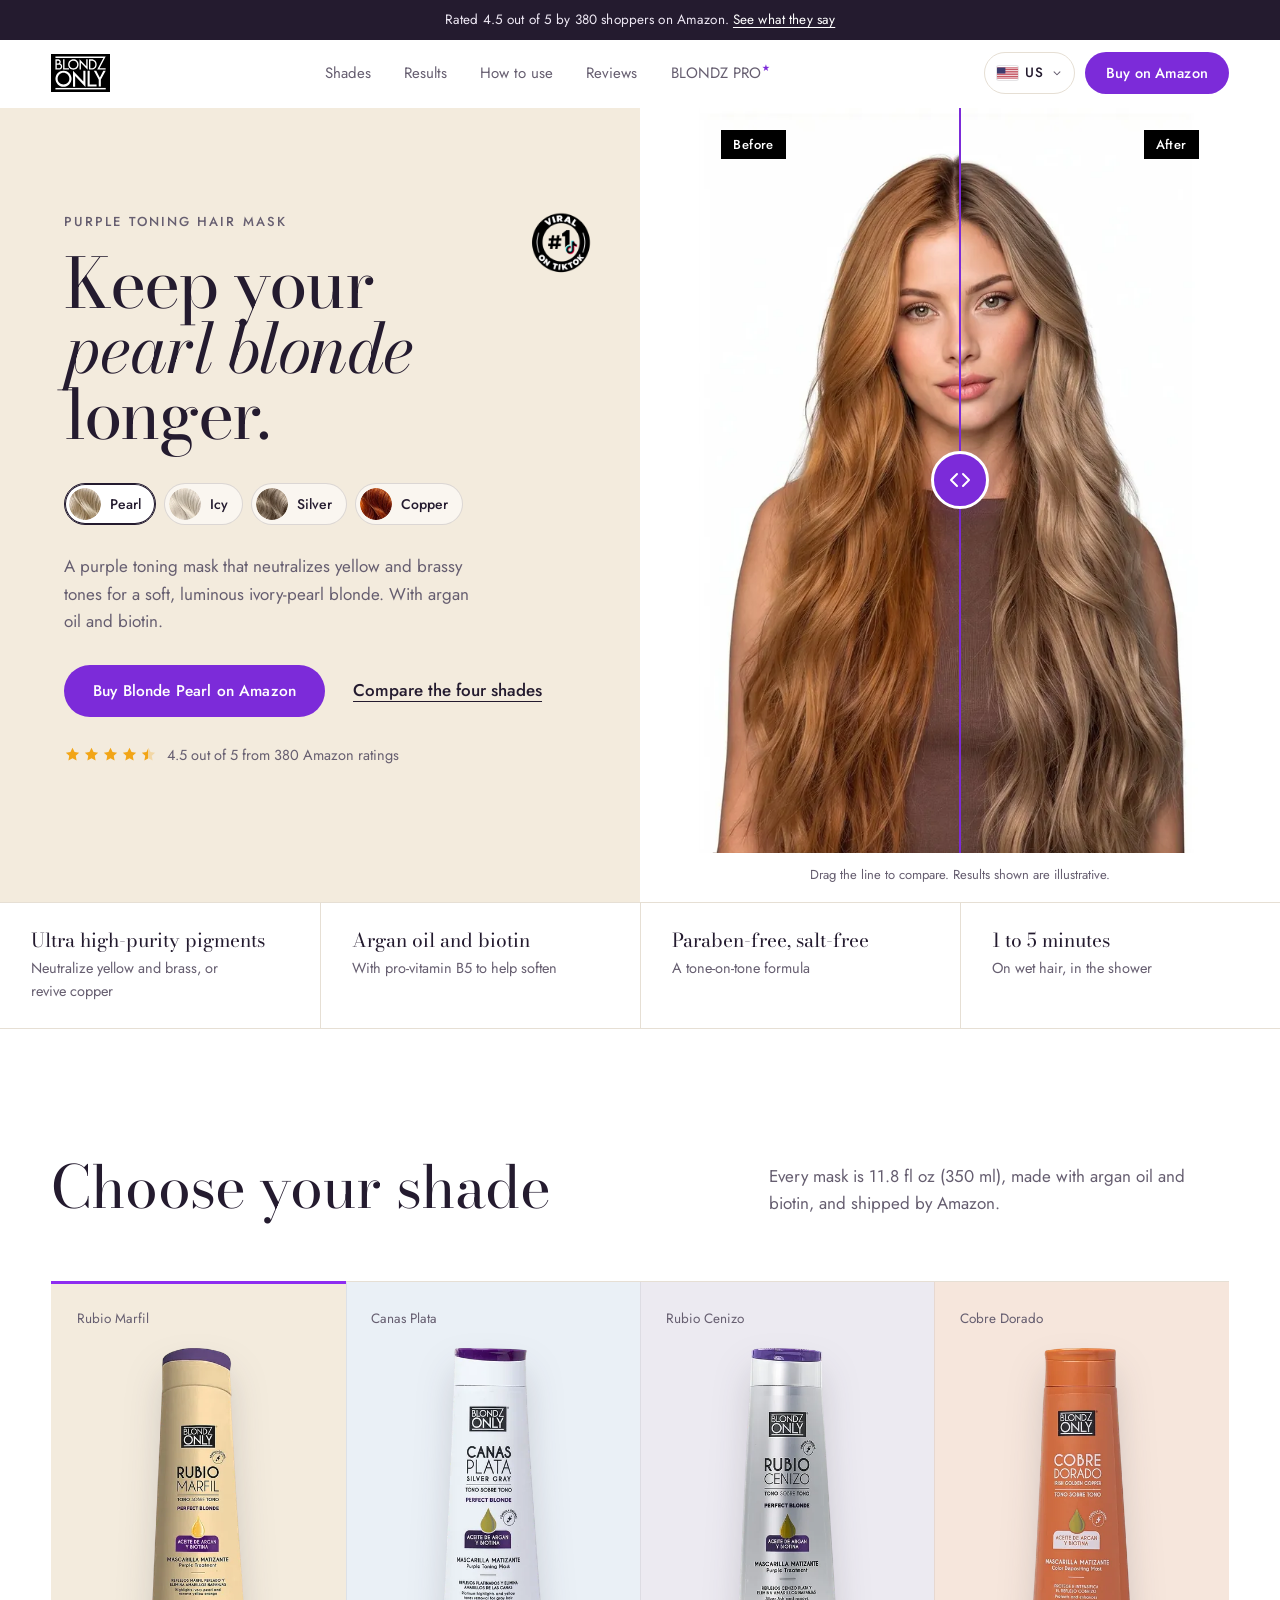
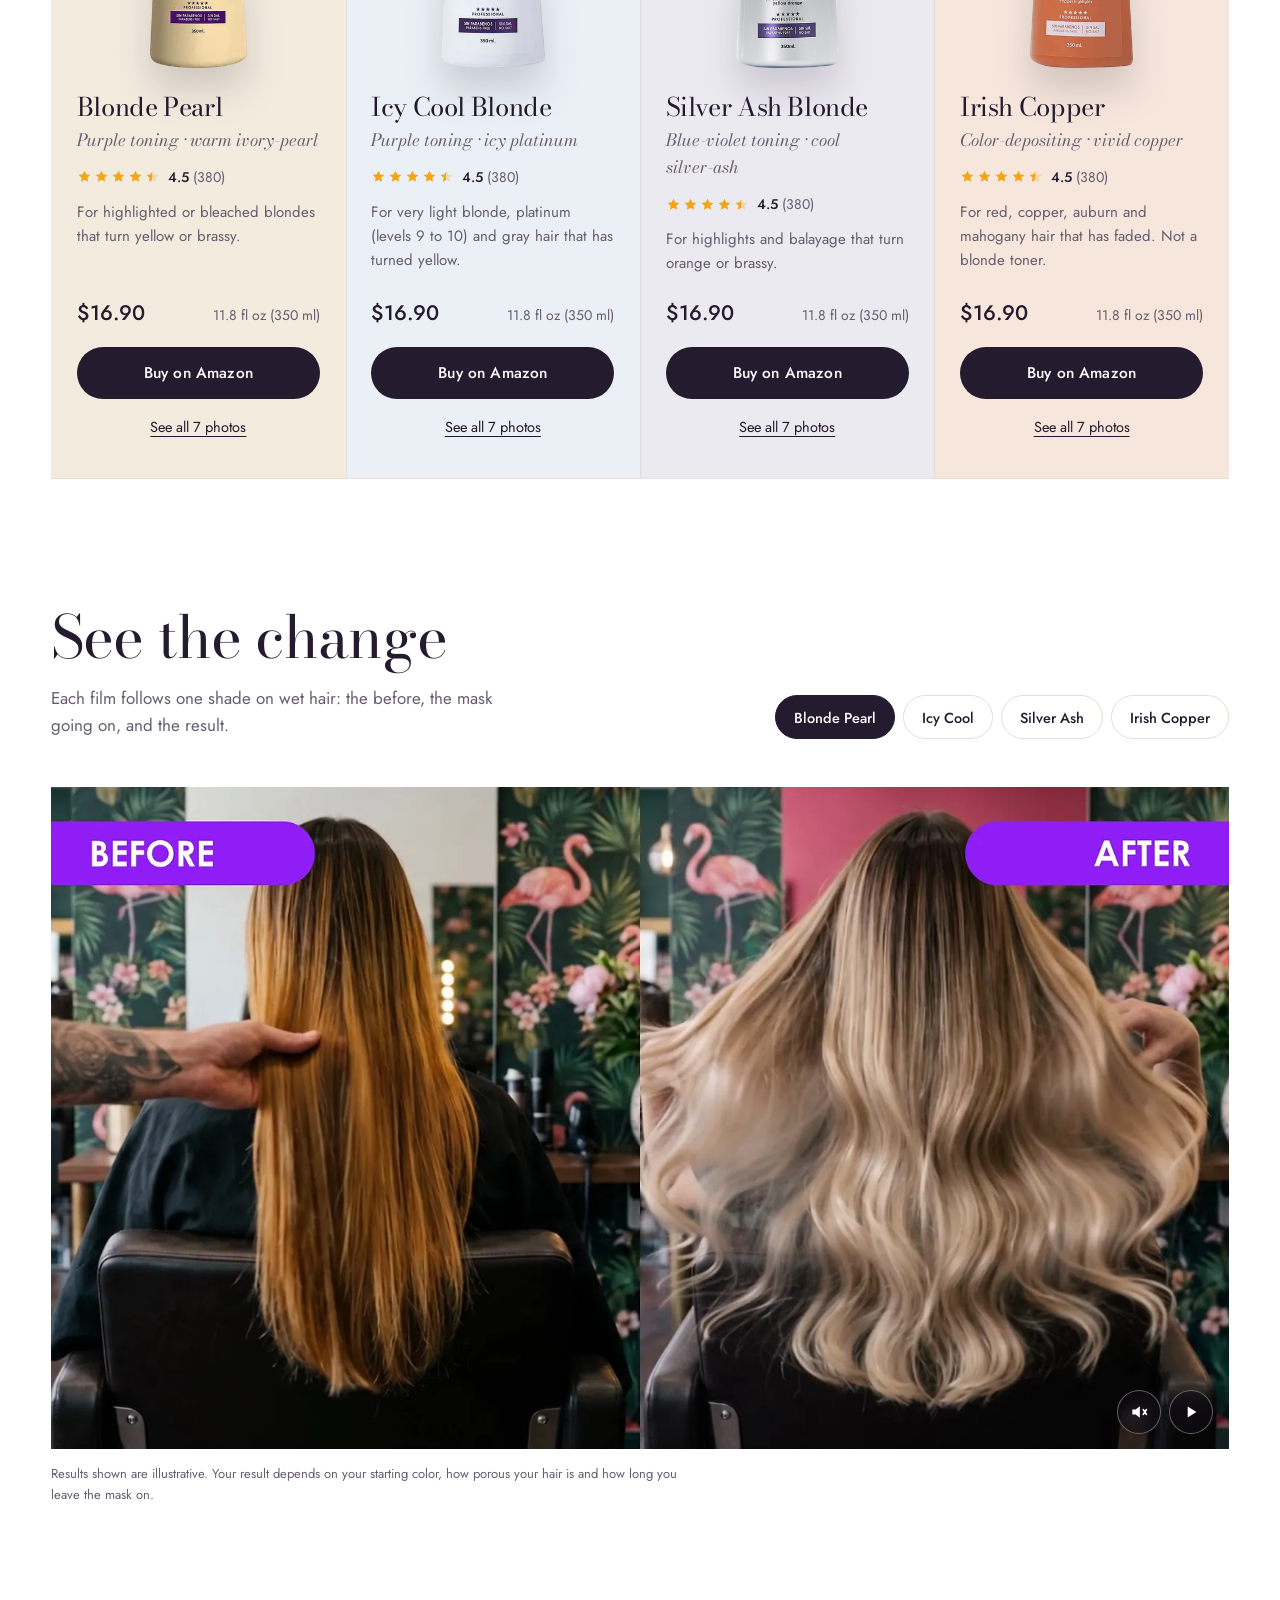
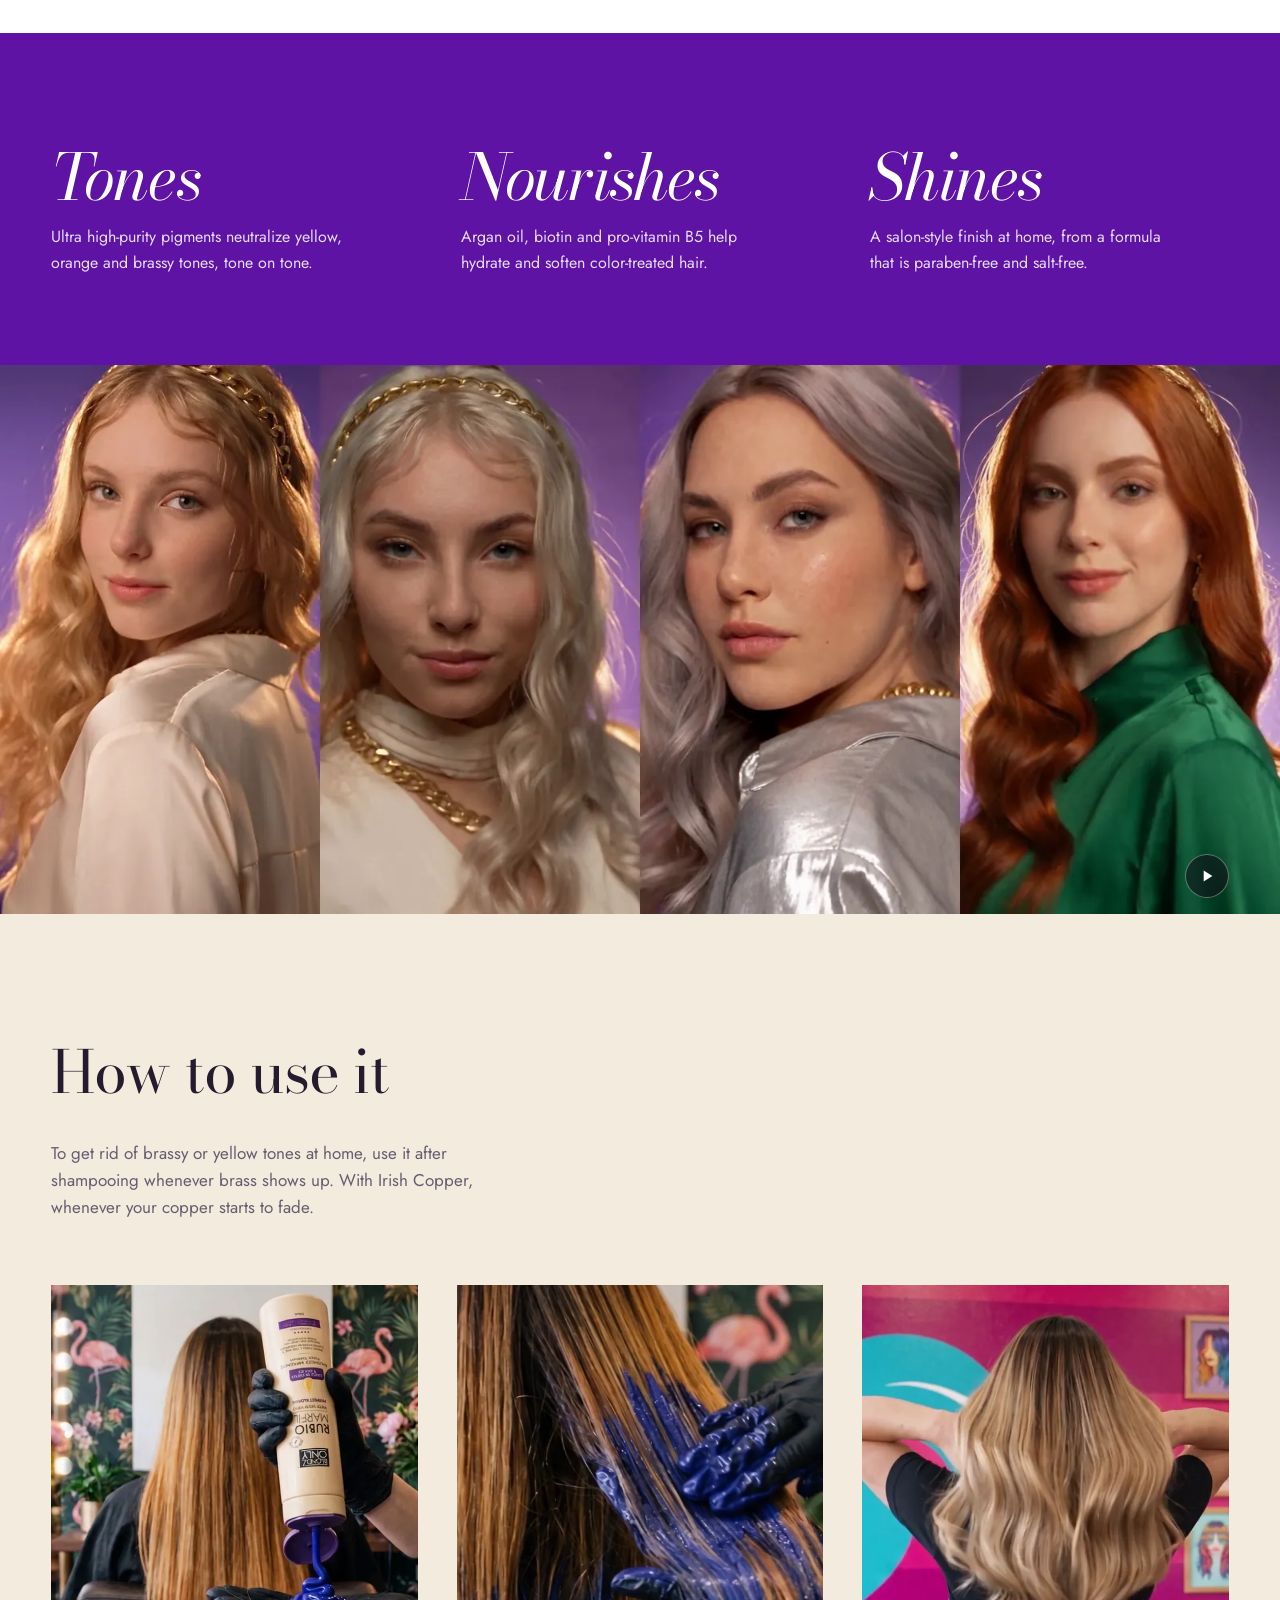
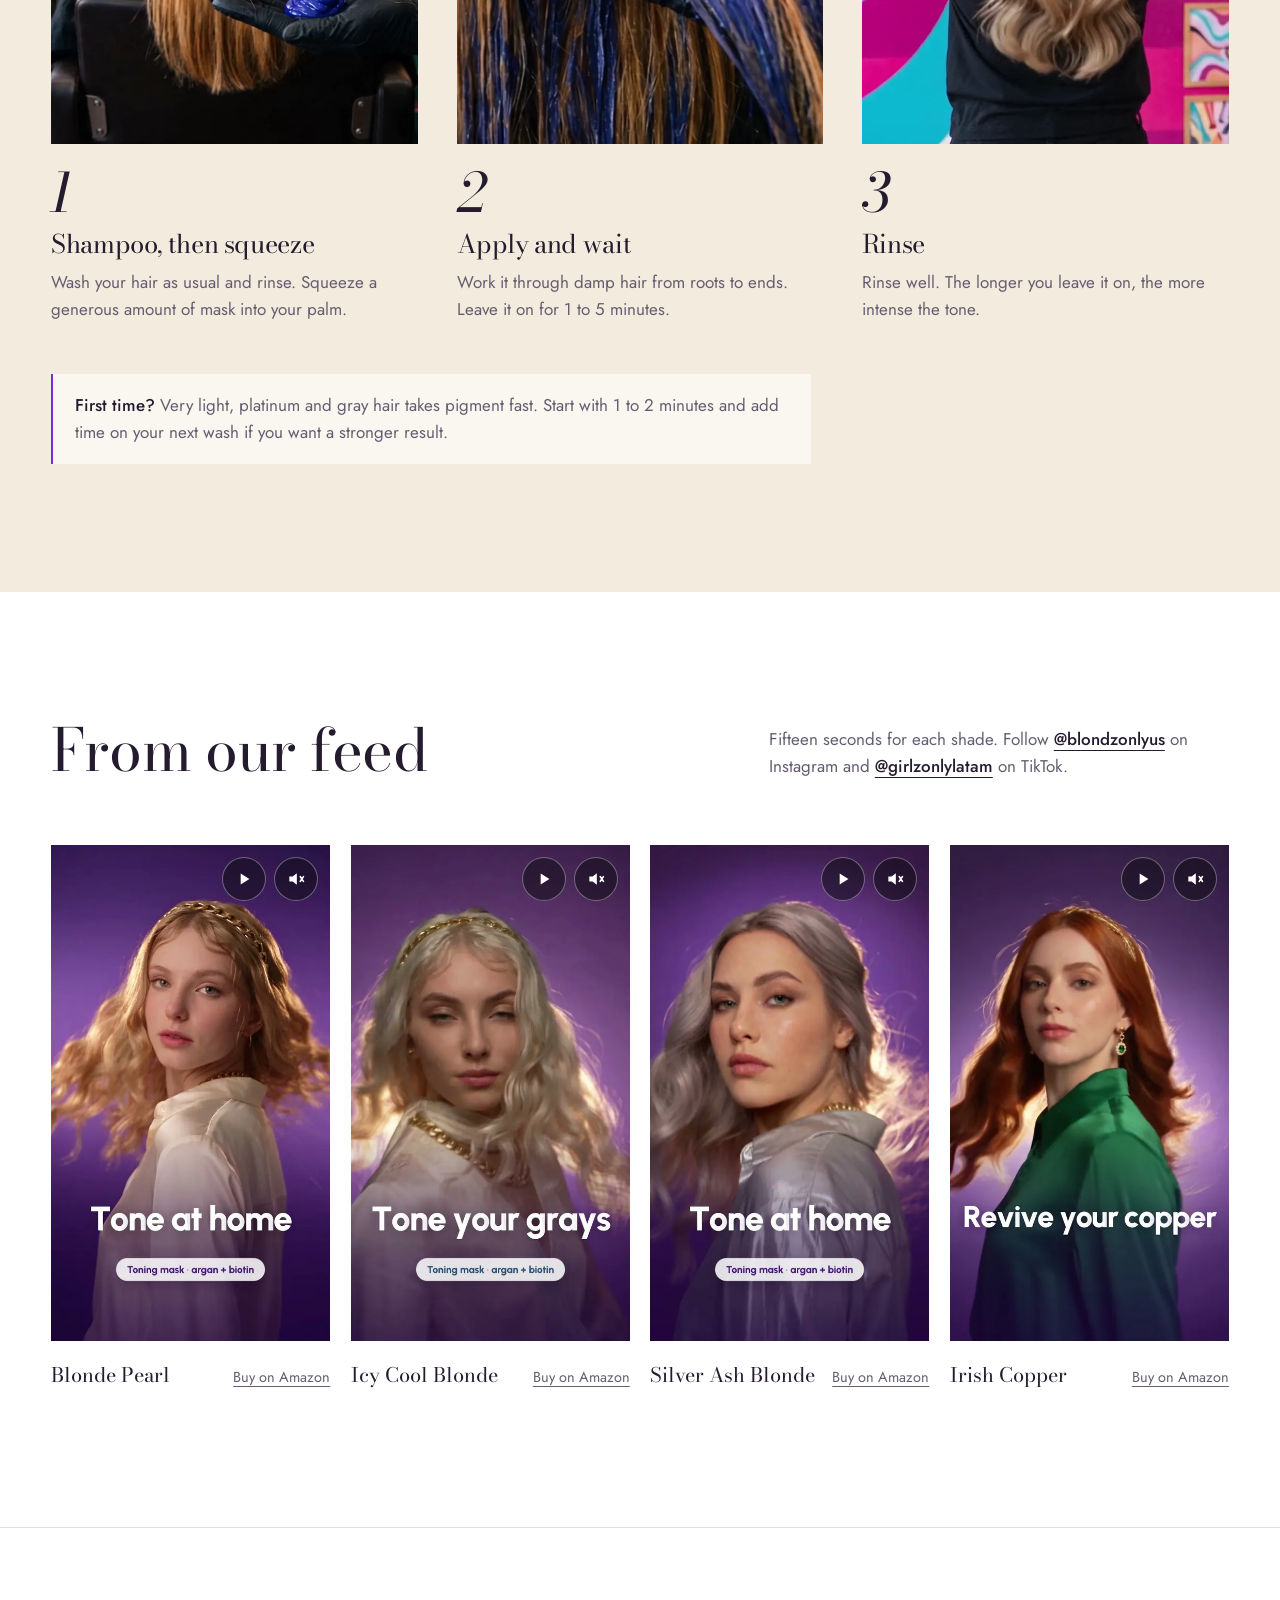
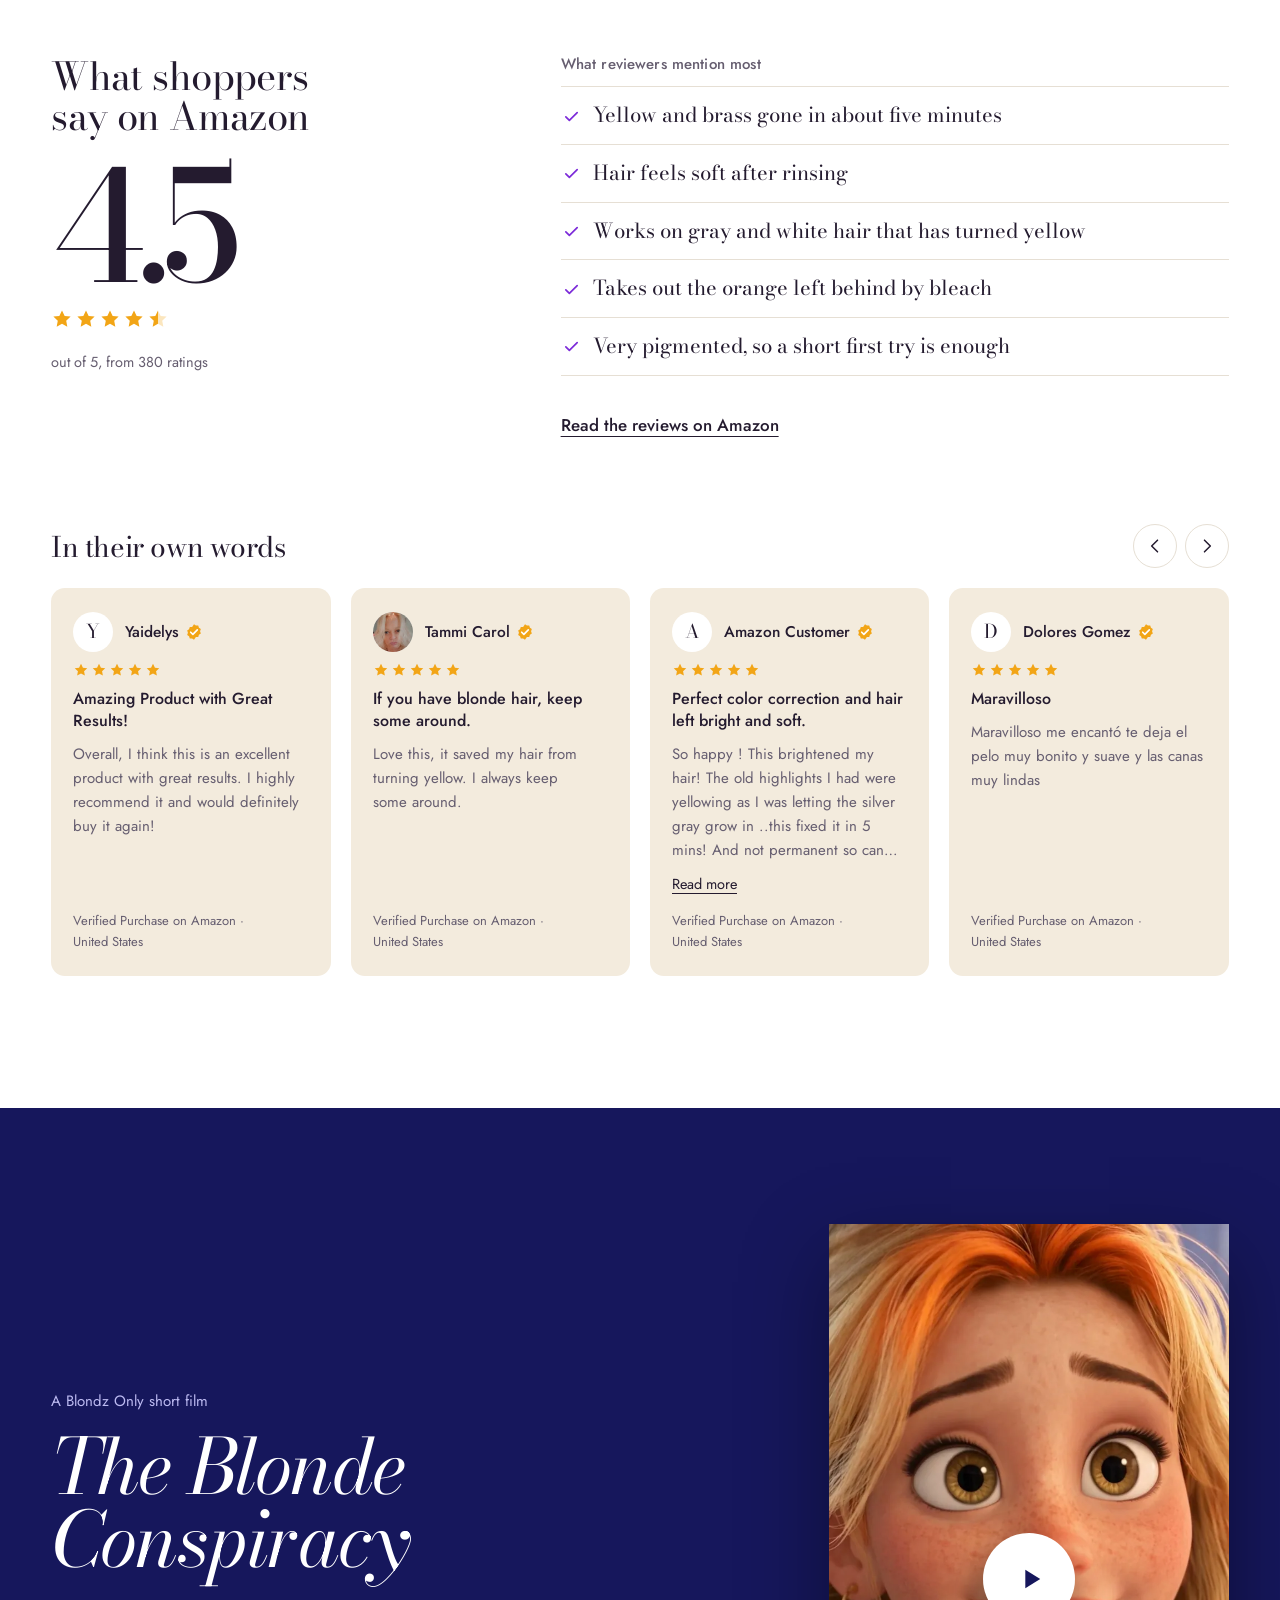
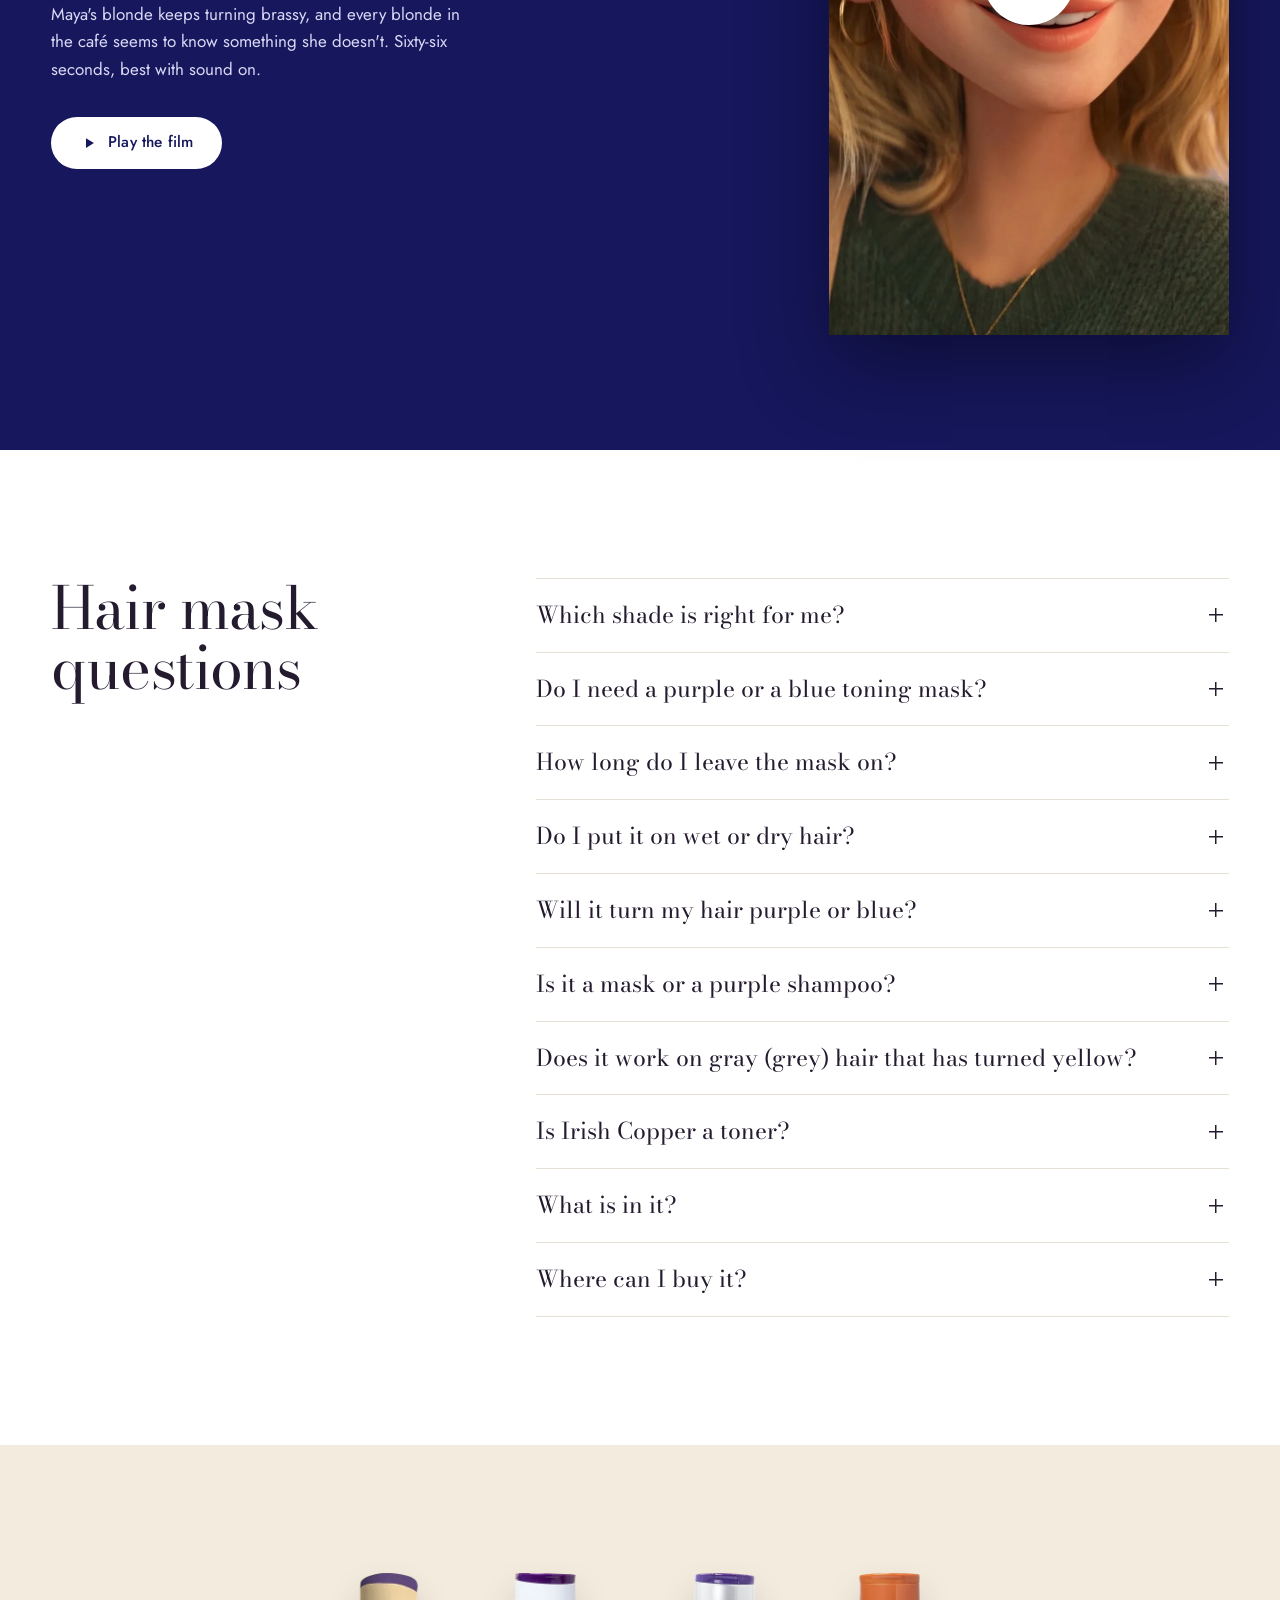
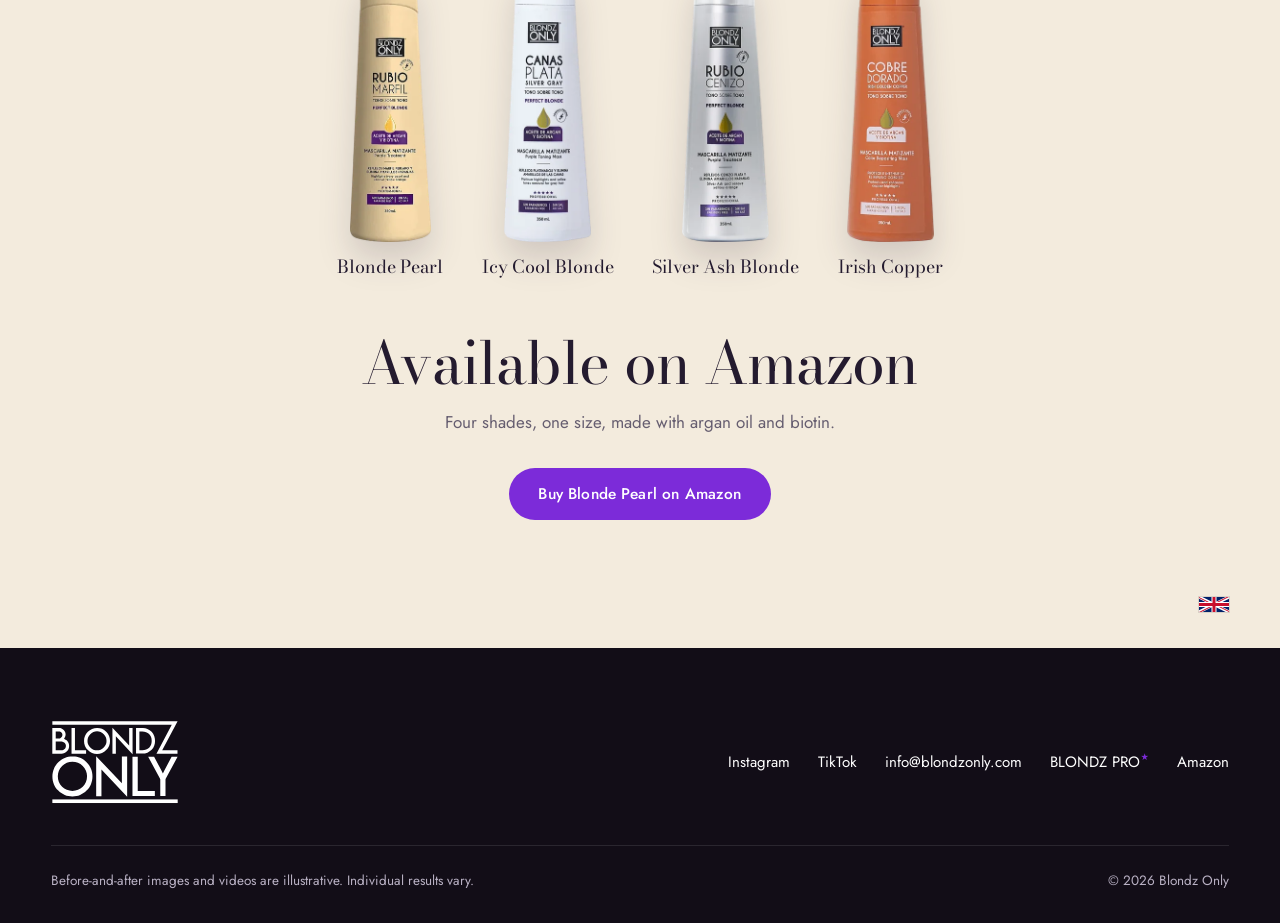
==== commit 9b9b512c: "BLONDZ PRO: la estrella va arriba a la derecha de PRO Como el enlace GIRLZ PRO del tema de Girlz Onl" ====
--- a/index.html
+++ b/index.html
@@ -715,7 +715,7 @@
     <a href="#results">Results</a>
     <a href="#how">How to use</a>
     <a href="#reviews">Reviews</a>
-    <a href="/blondz-pro/">BLONDZ PRO <span class="pro-estrella" aria-hidden="true">★</span></a>
+    <a href="/blondz-pro/">BLONDZ PRO<span class="pro-estrella" aria-hidden="true">★</span></a>
   </nav>
   <div class="header-actions">
     <a class="pro-movil pro-movil--corto" href="/blondz-pro/" aria-label="BLONDZ PRO"><span class="pro-largo">BLONDZ </span>PRO<span class="pro-estrella" aria-hidden="true">★</span></a>
@@ -1149,7 +1149,7 @@
       <a href="https://www.instagram.com/blondzonlyus/" target="_blank" rel="noopener">Instagram</a>
       <a href="https://www.tiktok.com/@girlzonlylatam" target="_blank" rel="noopener">TikTok</a>
       <a href="mailto:info@blondzonly.com">info@blondzonly.com</a>
-      <a href="/blondz-pro/">BLONDZ PRO <span class="pro-estrella" aria-hidden="true">★</span></a>
+      <a href="/blondz-pro/">BLONDZ PRO<span class="pro-estrella" aria-hidden="true">★</span></a>
       <a class="js-buy" href="https://www.amazon.com/dp/B093TJ5RKK?maas=maas_adg_369E5A74EAA2CB78DB9522463912D435_afap_abs&amp;ref_=aa_maas&amp;tag=maas" target="_blank" rel="noopener"><span class="js-store">Amazon</span></a>
     </nav>
   </div>
--- a/assets/css/site.css
+++ b/assets/css/site.css
@@ -140,7 +140,9 @@
 .header-actions { display: flex; align-items: center; gap: 10px; }
 /* BLONDZ PRO en el header del celular: el menú (.primary-nav) se esconde a 860 px o menos. */
 .pro-movil { display: none; }
-.pro-estrella { color: var(--pro-star); }
+/* La estrella de BLONDZ PRO va arriba a la derecha de «PRO», como un exponente (21-nov: «como el de GIRLZ PRO»).
+   Con position y no con vertical-align, para que funcione igual dentro del botón flex del celular. */
+.pro-estrella { color: var(--pro-star); display: inline-block; font-size: .62em; line-height: 1; position: relative; top: -.78em; margin-left: .1em; }
 .region { position: relative; }
 .region-btn {
   display: inline-flex; align-items: center; gap: 7px; min-height: 42px; padding: 0 10px 0 12px;
@@ -579,7 +581,7 @@
     display: inline-flex; align-items: center; gap: 4px; min-height: 40px; padding: 0 2px;
     font-size: 12.5px; font-weight: 600; letter-spacing: .06em; color: var(--ink); text-decoration: none; white-space: nowrap;
   }
-  .pro-movil .pro-estrella { font-size: 14px; }
+  .pro-movil .pro-estrella { font-size: 9px; margin-left: -3px; } /* el gap de 4 px del botón la separaría de la O */
 
   .buybar {
     position: fixed; left: 10px; right: 10px; bottom: calc(10px + env(safe-area-inset-bottom)); z-index: 60;
